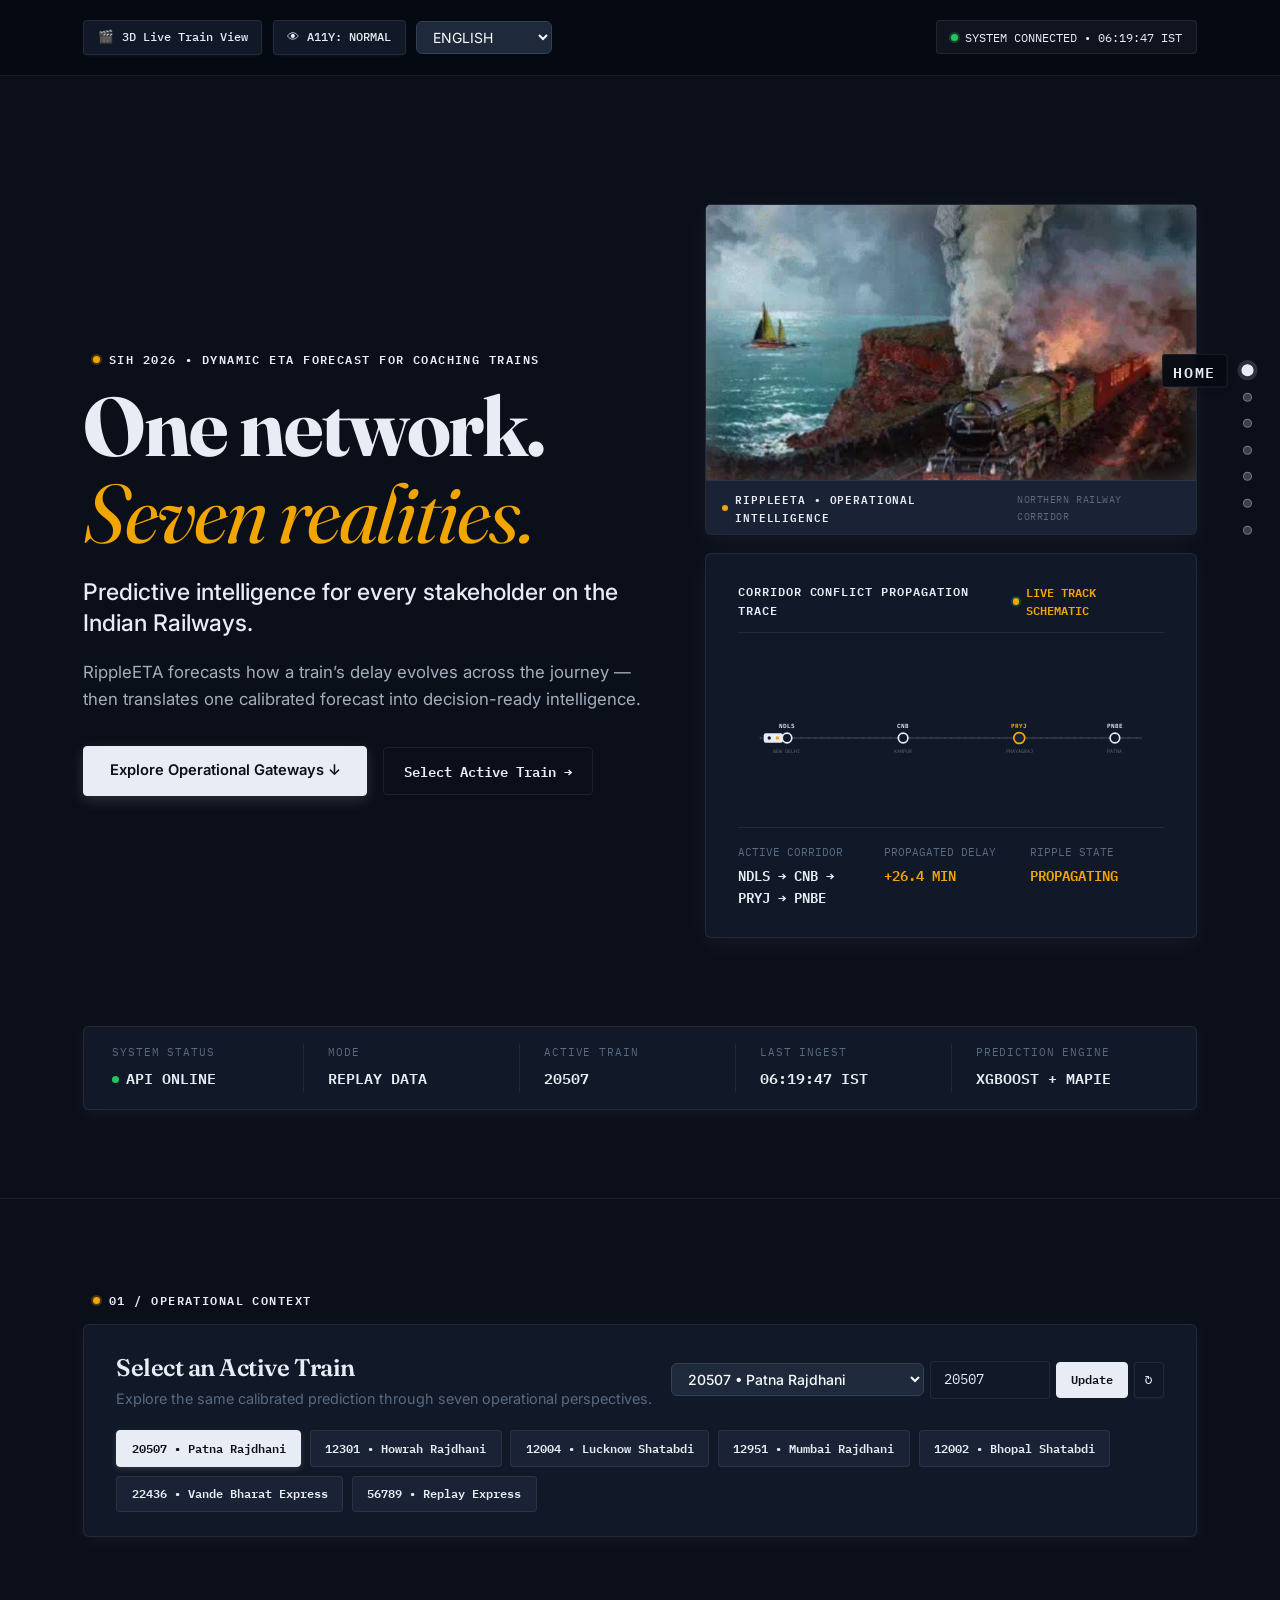
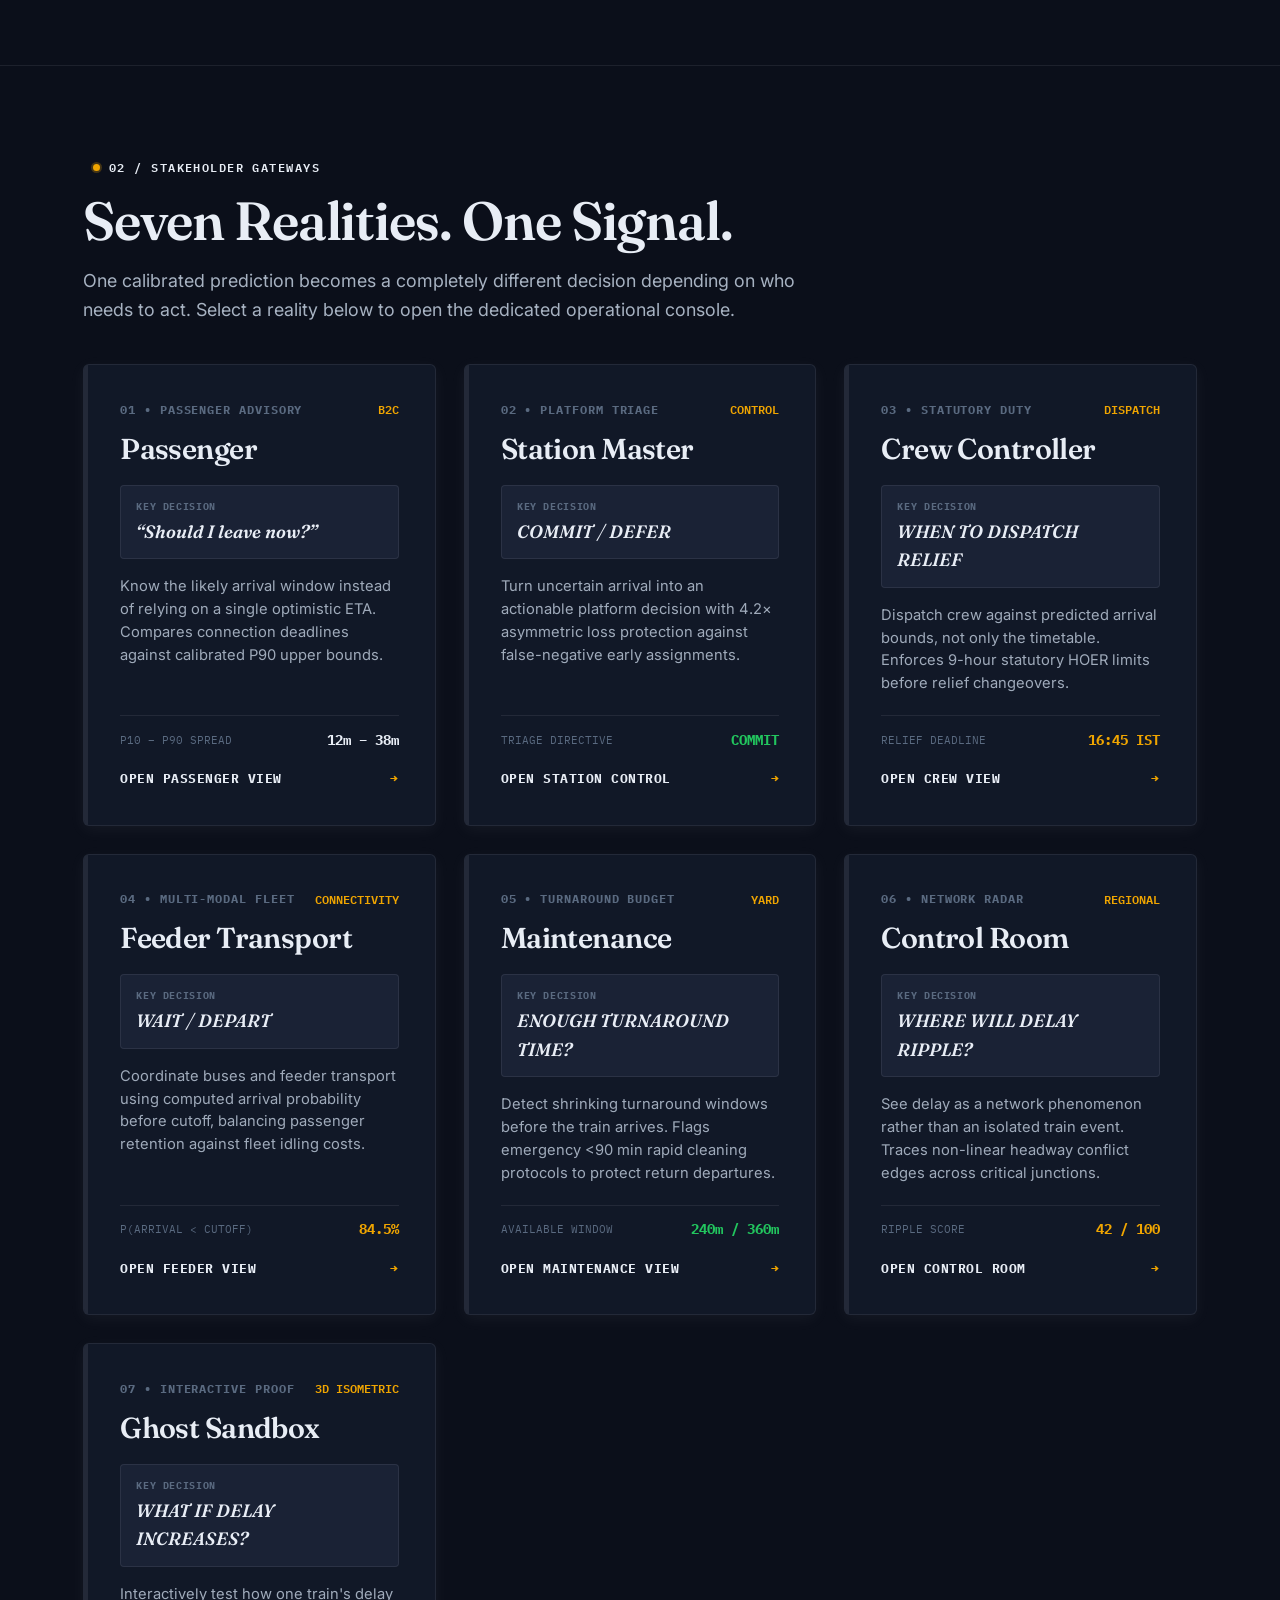
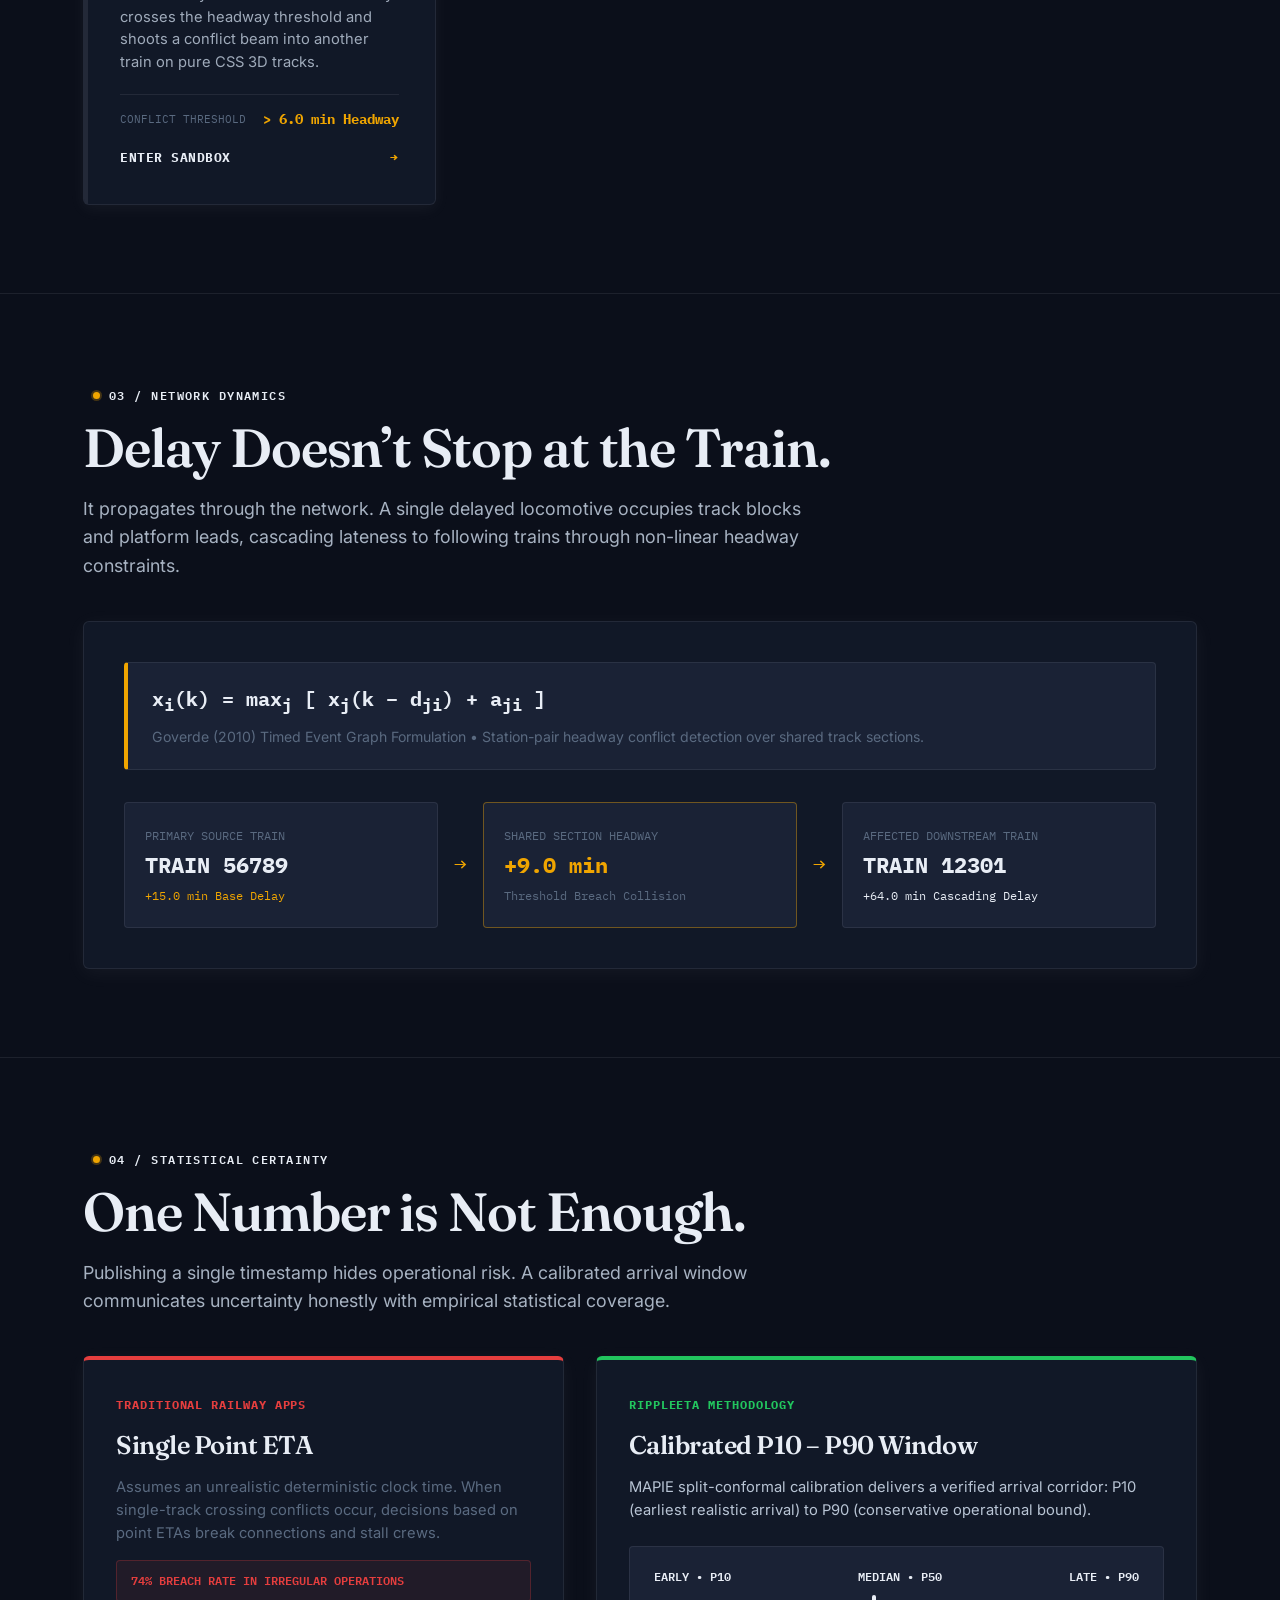
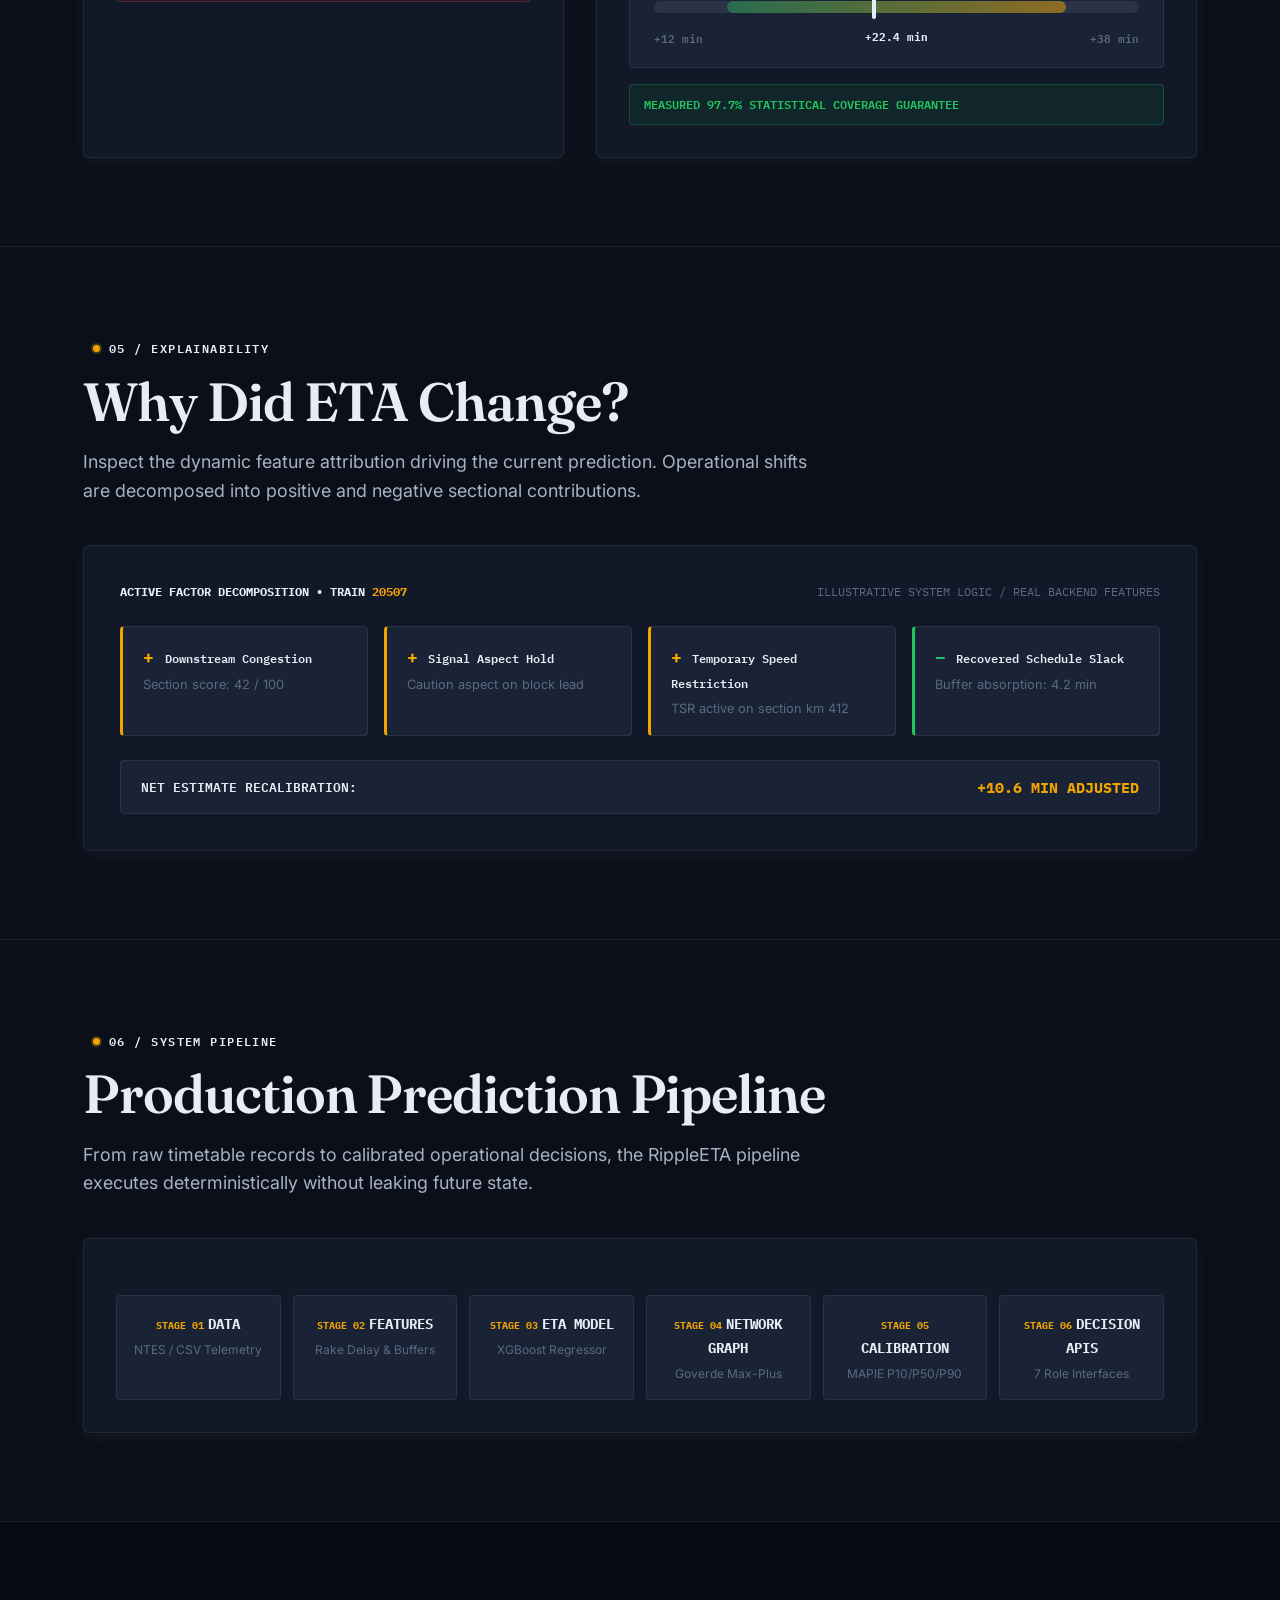
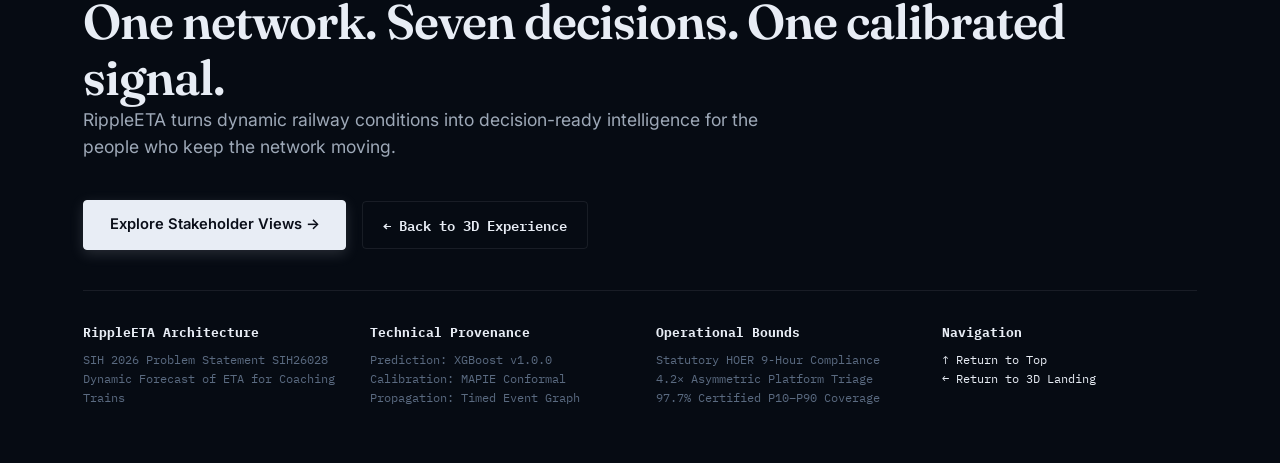
==== dashboard/index.html @ 998be4b2 "feat: Integrate remote repo UI, 3D viewer (/eta), dark dropdown styling, and universal EN/HI/MR lang" ====
<!DOCTYPE html>
<html lang="en">
<head>
  <meta charset="UTF-8">
  <title>RippleETA | One Network, Seven Realities</title>
  <meta name="viewport" content="width=device-width, initial-scale=1.0">
  <meta name="description" content="RippleETA: Dynamic Forecast of ETA for Coaching Trains. Predictive intelligence for every stakeholder on the Indian Railways.">
  <link rel="stylesheet" href="styles.css">
  <style>
    /* ==========================================================================
       PAGE 01 — EDITORIAL STAKEHOLDER GATEWAY
       Aesthetic: Indian Railway Intelligence Archive & Control-Room Instrument
       Tokens: Warm Cream (#0B0F1A), Deep Navy (var(--primary)), Marigold Amber (var(--signal))
       ========================================================================== */

    :root {
      --hero-bg-tint: rgba(6, 10, 18, 0.95);
      --ease-editorial: cubic-bezier(0.25, 1, 0.5, 1);
    }

    html, body {
      margin: 0;
      padding: 0;
      scroll-behavior: smooth;
      background-color: var(--base);
      color: var(--text);
      font-family: var(--sans);
      -webkit-font-smoothing: antialiased;
    }

    /* ── Vertical Dot Navigation ─────────────────────────────────────────── */
    .vertical-nav {
      position: fixed;
      right: 1.75rem;
      top: 50%;
      transform: translateY(-50%);
      display: flex;
      flex-direction: column;
      gap: 1.1rem;
      z-index: 1000;
    }
    .nav-dot {
      width: 9px;
      height: 9px;
      border-radius: 50%;
      background: rgba(232, 237, 245, 0.22);
      border: 1px solid rgba(232, 237, 245, 0.35);
      cursor: pointer;
      position: relative;
      transition: all 0.25s var(--ease-editorial);
    }
    .nav-dot:hover {
      background: var(--signal);
      border-color: var(--signal);
      transform: scale(1.3);
    }
    .nav-dot.active {
      background: var(--primary);
      border-color: var(--primary);
      box-shadow: 0 0 0 3px rgba(232, 237, 245, 0.15);
      transform: scale(1.35);
    }
    .nav-dot::after {
      content: attr(data-label);
      position: absolute;
      right: 22px;
      top: 50%;
      transform: translateY(-50%);
      white-space: nowrap;
      font-family: var(--mono);
      font-size: 0.68rem;
      font-weight: 600;
      letter-spacing: 0.08em;
      color: var(--primary);
      opacity: 0;
      pointer-events: none;
      transition: opacity 0.2s ease, right 0.2s ease;
      background: rgba(6, 10, 18, 0.95);
      padding: 3px 8px;
      border-radius: 3px;
      border: 1px solid var(--line);
      box-shadow: 0 2px 6px rgba(0,0,0,0.05);
    }
    .nav-dot:hover::after, .nav-dot.active::after {
      opacity: 1;
      right: 18px;
    }

    /* ── Sections Common Layout ─────────────────────────────────────────── */
    .portal-section {
      position: relative;
      padding: 5.5rem clamp(1.5rem, 6.5vw, 8rem);
      max-width: 1440px;
      margin: 0 auto;
      box-sizing: border-box;
    }
    .section-rule {
      width: 100%;
      height: 1px;
      background: var(--line);
      margin: 0;
      border: none;
    }
    .section-kicker {
      display: inline-flex;
      align-items: center;
      gap: 0.55rem;
      font-family: var(--mono);
      font-size: 0.75rem;
      font-weight: 600;
      letter-spacing: 0.12em;
      text-transform: uppercase;
      color: var(--primary);
      margin-bottom: 0.85rem;
    }
    .section-kicker .kicker-dot {
      width: 7px;
      height: 7px;
      border-radius: 50%;
      background: var(--signal);
      box-shadow: 0 0 0 2px rgba(240, 165, 0, 0.25);
    }
    .section-title {
      font-family: var(--display);
      font-size: clamp(2.2rem, 4.2vw, 3.5rem);
      font-weight: 600;
      line-height: 1.12;
      color: var(--primary);
      margin: 0 0 1rem;
      letter-spacing: -0.02em;
    }
    .section-lead {
      font-family: var(--sans);
      font-size: clamp(1rem, 1.4vw, 1.25rem);
      line-height: 1.6;
      color: var(--text);
      max-width: 740px;
      margin: 0 0 2.5rem;
      opacity: 0.9;
    }

    /* ── Top Utility Header ─────────────────────────────────────────────── */
    .top-utility-bar {
      display: flex;
      align-items: center;
      justify-content: space-between;
      flex-wrap: wrap;
      gap: 0.75rem;
      padding: 1.25rem clamp(1.5rem, 6.5vw, 8rem);
      border-bottom: 1px solid var(--line);
      background: rgba(6, 10, 18, 0.95);
      backdrop-filter: blur(8px);
      position: sticky;
      top: 0;
      z-index: 900;
    }
    .utility-group {
      display: flex;
      align-items: center;
      gap: 0.65rem;
      flex-wrap: wrap;
    }
    .utility-btn {
      display: inline-flex;
      align-items: center;
      gap: 0.5rem;
      font-family: var(--mono);
      font-size: 0.78rem;
      font-weight: 500;
      color: var(--primary);
      text-decoration: none;
      padding: 0.4rem 0.85rem;
      border: 1px solid var(--line);
      border-radius: 4px;
      background: #111827;
      cursor: pointer;
      transition: all 0.2s ease;
      box-shadow: 0 1px 3px rgba(232, 237, 245, 0.05);
    }
    .utility-btn:hover {
      border-color: var(--primary);
      background: #1A2235;
      transform: translateY(-1px);
    }
    .telemetry-pill {
      display: inline-flex;
      align-items: center;
      gap: 0.45rem;
      font-family: var(--mono);
      font-size: 0.76rem;
      color: var(--primary);
      padding: 0.4rem 0.85rem;
      border-radius: 4px;
      background: rgba(232, 237, 245, 0.05);
      border: 1px solid var(--line);
    }
    .telemetry-pulse {
      width: 7px;
      height: 7px;
      border-radius: 50%;
      background: var(--success);
      box-shadow: 0 0 0 2px rgba(34, 197, 94, 0.25);
      animation: pulse-breathing 2s infinite ease-in-out;
    }
    @keyframes pulse-breathing {
      0%, 100% { opacity: 0.6; transform: scale(0.9); }
      50% { opacity: 1; transform: scale(1.15); }
    }

    /* ── Hero Section ───────────────────────────────────────────────────── */
    .hero-container {
      display: grid;
      grid-template-columns: 1.15fr 1fr;
      gap: 3.5rem;
      align-items: center;
      min-height: calc(88vh - 70px);
      padding-top: 2.5rem;
      padding-bottom: 3rem;
    }
    @media (max-width: 1020px) {
      .hero-container {
        grid-template-columns: 1fr;
        gap: 2.5rem;
        min-height: auto;
      }
    }
    .hero-h1 {
      font-family: var(--display);
      font-size: clamp(3.2rem, 6.5vw, 5.2rem);
      font-weight: 700;
      color: var(--primary);
      line-height: 1.05;
      margin: 0 0 1.25rem;
      letter-spacing: -0.025em;
    }
    .hero-h1 span.accent {
      color: var(--signal);
      font-style: italic;
      font-weight: 400;
    }
    .hero-tagline {
      font-family: var(--sans);
      font-size: clamp(1.2rem, 1.8vw, 1.5rem);
      font-weight: 500;
      color: var(--primary);
      line-height: 1.35;
      margin: 0 0 1.2rem;
    }
    .hero-desc {
      font-family: var(--sans);
      font-size: 1.05rem;
      line-height: 1.65;
      color: var(--text);
      max-width: 580px;
      margin: 0 0 2rem;
      opacity: 0.88;
    }
    .hero-cta-row {
      display: flex;
      align-items: center;
      gap: 1rem;
      flex-wrap: wrap;
    }
    .cta-primary {
      display: inline-flex;
      align-items: center;
      gap: 0.6rem;
      background: var(--primary);
      color: var(--text-inv);
      font-family: var(--sans);
      font-size: 0.92rem;
      font-weight: 600;
      padding: 0.75rem 1.6rem;
      border-radius: 4px;
      text-decoration: none;
      transition: all 0.2s var(--ease-editorial);
      box-shadow: 0 4px 14px rgba(232, 237, 245, 0.15);
      border: 1px solid var(--primary);
    }
    .cta-primary:hover {
      background: #2a3b5c;
      transform: translateY(-2px);
      box-shadow: 0 6px 18px rgba(232, 237, 245, 0.22);
    }
    .cta-secondary {
      display: inline-flex;
      align-items: center;
      gap: 0.5rem;
      background: transparent;
      color: var(--primary);
      font-family: var(--mono);
      font-size: 0.85rem;
      font-weight: 600;
      padding: 0.75rem 1.25rem;
      border-radius: 4px;
      text-decoration: none;
      border: 1px solid var(--line);
      transition: all 0.2s ease;
    }
    .cta-secondary:hover {
      background: #111827;
      border-color: var(--primary);
    }
    /* ── Hero Right Motion Column ───────────────────────────────────────── */
    .hero-right-motion {
      display: flex;
      flex-direction: column;
      gap: 1.15rem;
    }

    /* ── Hero Cinematic Railway Vignette ───────────────────────────────── */
    .hero-cinematic-card {
      background: #111827;
      border: 1px solid var(--line);
      border-radius: 6px;
      overflow: hidden;
      box-shadow: 0 6px 24px rgba(232, 237, 245, 0.05);
      position: relative;
    }
    .cinematic-video-wrap {
      position: relative;
      width: 100%;
      aspect-ratio: 16 / 9;
      overflow: hidden;
      background: var(--primary);
      display: flex;
      align-items: center;
      justify-content: center;
    }
    .cinematic-video {
      width: 100%;
      height: 100%;
      object-fit: cover;
      object-position: 50% 28%;
      transform: scale(1.08);
      transform-origin: 50% 30%;
      display: block;
      pointer-events: none;
    }
    .cinematic-video-overlay {
      position: absolute;
      inset: 0;
      pointer-events: none;
      box-shadow: inset 0 0 28px rgba(232, 237, 245, 0.22);
    }
    .cinematic-card-footer {
      display: flex;
      align-items: center;
      justify-content: space-between;
      padding: 0.55rem 1rem;
      border-top: 1px solid var(--line);
      background: #1A2235;
      font-family: var(--mono);
    }
    .cinematic-label {
      font-size: 0.68rem;
      font-weight: 600;
      letter-spacing: 0.08em;
      color: var(--primary);
      text-transform: uppercase;
      display: flex;
      align-items: center;
      gap: 0.45rem;
    }
    .cinematic-label .cinematic-dot {
      width: 6px;
      height: 6px;
      border-radius: 50%;
      background: var(--signal);
      display: inline-block;
    }
    .cinematic-sub {
      font-size: 0.65rem;
      color: var(--muted);
      letter-spacing: 0.05em;
      text-transform: uppercase;
    }

    /* ── Hero Native Railway Motion Visualization ───────────────────────── */
    .hero-motion-card {
      background: #111827;
      border: 1px solid var(--line);
      border-radius: 6px;
      padding: 1.75rem 2rem;
      box-shadow: 0 6px 24px rgba(232, 237, 245, 0.05);
      position: relative;
      overflow: hidden;
    }
    .hero-motion-header {
      display: flex;
      align-items: center;
      justify-content: space-between;
      margin-bottom: 1.5rem;
      padding-bottom: 0.75rem;
      border-bottom: 1px solid var(--line);
    }
    .motion-title {
      font-family: var(--mono);
      font-size: 0.75rem;
      font-weight: 600;
      letter-spacing: 0.08em;
      text-transform: uppercase;
      color: var(--primary);
    }
    .motion-indicator {
      display: flex;
      align-items: center;
      gap: 0.4rem;
      font-family: var(--mono);
      font-size: 0.72rem;
      color: var(--signal);
      font-weight: 600;
    }
    .motion-diagram-wrap {
      position: relative;
      margin: 1.5rem 0 1rem;
      padding: 2.25rem 0.5rem 1.5rem;
    }
    .track-svg {
      width: 100%;
      height: 90px;
      display: block;
      overflow: visible;
    }
    .track-line-base {
      stroke: rgba(232, 237, 245, 0.15);
      stroke-width: 2.5;
    }
    .track-ties {
      stroke: rgba(232, 237, 245, 0.15);
      stroke-width: 1.5;
      stroke-dasharray: 2, 8;
    }
    .station-node-circle {
      fill: #111827;
      stroke: var(--primary);
      stroke-width: 2.5;
      transition: all 0.3s ease;
    }
    .station-node-label {
      font-family: var(--mono);
      font-size: 9.5px;
      font-weight: 600;
      fill: var(--primary);
      text-anchor: middle;
    }
    .station-node-sub {
      font-family: var(--mono);
      font-size: 8px;
      fill: var(--muted);
      text-anchor: middle;
    }
    .train-token-wrap {
      offset-path: path("M 40 45 L 560 45");
      animation: train-traverse 14s infinite cubic-bezier(0.4, 0, 0.2, 1);
    }
    @keyframes train-traverse {
      0% { offset-distance: 4%; }
      28% { offset-distance: 35%; }
      32% { offset-distance: 36%; }
      65% { offset-distance: 68%; }
      70% { offset-distance: 70%; }
      96% { offset-distance: 96%; }
      100% { offset-distance: 98%; }
    }
    .ripple-wave {
      fill: none;
      stroke: var(--signal);
      stroke-width: 2;
      opacity: 0;
      animation: ripple-pulse-wave 3.5s infinite ease-out;
    }
    @keyframes ripple-pulse-wave {
      0% { r: 5; opacity: 0.9; stroke-width: 2.5; }
      70% { r: 34; opacity: 0; stroke-width: 0.5; }
      100% { r: 36; opacity: 0; }
    }
    .motion-legend {
      display: grid;
      grid-template-columns: repeat(3, 1fr);
      gap: 0.75rem;
      margin-top: 1.25rem;
      padding-top: 1rem;
      border-top: 1px solid var(--line);
    }
    .legend-item {
      display: flex;
      flex-direction: column;
    }
    .legend-lbl {
      font-family: var(--mono);
      font-size: 0.68rem;
      color: var(--muted);
      text-transform: uppercase;
      margin-bottom: 2px;
    }
    .legend-val {
      font-family: var(--mono);
      font-size: 0.88rem;
      font-weight: 600;
      color: var(--primary);
      transition: color 0.25s ease;
    }
    .legend-val.amber {
      color: var(--signal);
    }
    .legend-val.green {
      color: #22C55E;
    }
    .legend-val.red {
      color: #E53E3E;
    }
    .legend-val.pulse {
      animation: val-flash 0.5s ease;
    }
    @keyframes val-flash {
      0% { opacity: 0.3; transform: scale(0.96); }
      100% { opacity: 1; transform: scale(1); }
    }

    /* ── Live System Telemetry Strip ────────────────────────────────────── */
    .telemetry-strip {
      background: #111827;
      border: 1px solid var(--line);
      border-radius: 6px;
      padding: 1.1rem 1.75rem;
      display: grid;
      grid-template-columns: repeat(auto-fit, minmax(160px, 1fr));
      gap: 1.5rem;
      align-items: center;
      margin: 2.5rem 0 0;
      box-shadow: 0 4px 16px rgba(232, 237, 245, 0.05);
    }
    .telemetry-cell {
      display: flex;
      flex-direction: column;
      border-right: 1px solid var(--line);
      padding-right: 1rem;
    }
    .telemetry-cell:last-child {
      border-right: none;
      padding-right: 0;
    }
    .tele-label {
      font-family: var(--mono);
      font-size: 0.68rem;
      color: var(--muted);
      text-transform: uppercase;
      letter-spacing: 0.08em;
      margin-bottom: 0.35rem;
    }
    .tele-value {
      font-family: var(--mono);
      font-size: 0.95rem;
      font-weight: 600;
      color: var(--primary);
      display: flex;
      align-items: center;
      gap: 0.45rem;
    }
    .tele-value .dot-live {
      width: 7px;
      height: 7px;
      border-radius: 50%;
      background: var(--success);
    }


    /* ── Live Train Selector ────────────────────────────────────────────── */
    .selector-bar-wrap {
      background: #111827;
      border: 1px solid var(--line);
      border-radius: 6px;
      padding: 1.5rem 2rem;
      box-shadow: 0 4px 18px rgba(232, 237, 245, 0.05);
      margin-bottom: 2.5rem;
    }
    .selector-topline {
      display: flex;
      align-items: center;
      justify-content: space-between;
      flex-wrap: wrap;
      gap: 1rem;
      margin-bottom: 1.25rem;
    }
    .selector-header-title {
      font-family: var(--display);
      font-size: 1.5rem;
      color: var(--primary);
      margin: 0;
      font-weight: 600;
    }
    .selector-sub {
      font-family: var(--sans);
      font-size: 0.9rem;
      color: var(--muted);
      margin: 0;
    }
    .chips-and-search {
      display: flex;
      align-items: center;
      justify-content: space-between;
      gap: 1rem;
      flex-wrap: wrap;
    }
    .train-chips-row {
      display: flex;
      align-items: center;
      gap: 0.55rem;
      flex-wrap: wrap;
    }
    .train-chip-btn {
      font-family: var(--mono);
      font-size: 0.78rem;
      font-weight: 600;
      color: var(--primary);
      background: #1A2235;
      border: 1px solid var(--line);
      padding: 0.45rem 0.9rem;
      border-radius: 4px;
      cursor: pointer;
      transition: all 0.15s ease;
    }
    .train-chip-btn:hover {
      border-color: var(--primary);
      background: #111827;
    }
    .train-chip-btn.active {
      background: var(--primary);
      color: var(--text-inv);
      border-color: var(--primary);
      box-shadow: 0 2px 6px rgba(232, 237, 245, 0.15);
    }
    .search-input-group {
      display: flex;
      align-items: center;
      gap: 0.4rem;
    }
    .active-train-select {
      font-family: var(--mono);
      font-size: 0.85rem;
      font-weight: 500;
      padding: 0.45rem 0.8rem;
      border: 1px solid var(--line);
      border-radius: 4px;
      background: #111827;
      color: var(--primary);
      cursor: pointer;
      outline: none;
      transition: border-color 0.15s ease, box-shadow 0.15s ease;
    }
    .active-train-select:focus {
      outline: 2px solid var(--primary);
      outline-offset: -1px;
    }
    .train-search-box {
      font-family: var(--mono);
      font-size: 0.85rem;
      padding: 0.45rem 0.8rem;
      border: 1px solid var(--line);
      border-radius: 4px;
      background: #111827;
      color: var(--primary);
      width: 120px;
    }
    .train-search-box:focus {
      outline: 2px solid var(--primary);
      outline-offset: -1px;
    }
    .search-action-btn {
      font-family: var(--mono);
      font-size: 0.78rem;
      font-weight: 600;
      background: var(--primary);
      color: var(--text-inv);
      border: 1px solid var(--primary);
      padding: 0.45rem 0.85rem;
      border-radius: 4px;
      cursor: pointer;
      transition: background 0.15s ease;
    }
    .search-action-btn:hover {
      background: #2a3b5c;
    }

    /* ── Seven Stakeholder Gateways Section ─────────────────────────────── */
    .gateways-grid {
      display: grid;
      grid-template-columns: repeat(auto-fit, minmax(320px, 1fr));
      gap: 1.75rem;
      margin-top: 1rem;
    }
    .ticket-gateway-card {
      background: #111827;
      border: 1px solid var(--line);
      border-radius: 6px;
      padding: 2.2rem 2.25rem;
      text-decoration: none;
      color: var(--text);
      display: flex;
      flex-direction: column;
      position: relative;
      overflow: hidden;
      box-shadow: 0 4px 16px rgba(232, 237, 245, 0.05);
      transition: all 0.3s var(--ease-editorial);
    }
    .ticket-gateway-card::before {
      content: '';
      position: absolute;
      top: 0;
      left: 0;
      width: 4px;
      height: 100%;
      background: var(--line);
      transition: all 0.3s ease;
    }
    .ticket-gateway-card:hover {
      background: #1A2235;
      transform: translateY(-4px);
      box-shadow: 0 14px 32px rgba(232, 237, 245, 0.08);
      border-color: rgba(232, 237, 245, 0.22);
    }
    .ticket-gateway-card:hover::before {
      background: var(--signal);
      width: 6px;
    }
    .card-top-row {
      display: flex;
      align-items: center;
      justify-content: space-between;
      margin-bottom: 0.75rem;
    }
    .card-kicker {
      font-family: var(--mono);
      font-size: 0.72rem;
      font-weight: 700;
      color: var(--muted);
      letter-spacing: 0.08em;
      text-transform: uppercase;
    }
    .card-role-num {
      font-family: var(--mono);
      font-size: 0.75rem;
      font-weight: 600;
      color: var(--signal);
    }
    .card-title {
      font-family: var(--display);
      font-size: 1.8rem;
      font-weight: 600;
      color: var(--primary);
      margin: 0 0 0.5rem;
      line-height: 1.15;
      transition: transform 0.2s ease;
    }
    .ticket-gateway-card:hover .card-title {
      transform: translateX(3px);
    }
    .card-decision-box {
      background: #1A2235;
      border: 1px solid var(--line);
      border-radius: 4px;
      padding: 0.75rem 0.95rem;
      margin: 0.75rem 0 1rem;
    }
    .decision-label {
      font-family: var(--mono);
      font-size: 0.65rem;
      font-weight: 700;
      color: var(--muted);
      text-transform: uppercase;
      letter-spacing: 0.06em;
      display: block;
      margin-bottom: 0.2rem;
    }
    .decision-question {
      font-family: var(--display);
      font-size: 1.12rem;
      font-weight: 600;
      color: var(--primary);
      margin: 0;
      font-style: italic;
    }
    .card-explanation {
      font-family: var(--sans);
      font-size: 0.92rem;
      line-height: 1.55;
      color: var(--text);
      opacity: 0.85;
      margin: 0 0 1.25rem;
      flex-grow: 1;
    }
    .card-signal-row {
      display: flex;
      align-items: center;
      justify-content: space-between;
      border-top: 1px solid var(--line);
      padding-top: 0.85rem;
      margin-bottom: 1.1rem;
    }
    .signal-name {
      font-family: var(--mono);
      font-size: 0.7rem;
      color: var(--muted);
      text-transform: uppercase;
    }
    .signal-val {
      font-family: var(--mono);
      font-size: 0.85rem;
      font-weight: 700;
      color: var(--primary);
    }
    .signal-val.amber {
      color: var(--signal);
    }
    .signal-val.green {
      color: var(--success);
    }
    .card-cta-row {
      display: flex;
      align-items: center;
      justify-content: space-between;
      font-family: var(--mono);
      font-size: 0.8rem;
      font-weight: 700;
      color: var(--primary);
      letter-spacing: 0.04em;
    }
    .card-cta-row .cta-arrow {
      transition: transform 0.2s ease;
      color: var(--signal);
    }
    .ticket-gateway-card:hover .card-cta-row .cta-arrow {
      transform: translateX(5px);
    }

    /* ── Network Ripple Section ─────────────────────────────────────────── */
    .ripple-diagram-card {
      background: #111827;
      border: 1px solid var(--line);
      border-radius: 6px;
      padding: 2.5rem;
      box-shadow: 0 4px 20px rgba(232, 237, 245, 0.05);
      margin-top: 1.5rem;
    }
    .graph-code-banner {
      background: #1A2235;
      border: 1px solid var(--line);
      border-left: 4px solid var(--signal);
      border-radius: 4px;
      padding: 1.25rem 1.5rem;
      margin-bottom: 2rem;
    }
    .formula-line {
      font-family: var(--mono);
      font-size: 1.25rem;
      font-weight: 700;
      color: var(--primary);
      margin: 0 0 0.5rem;
    }
    .formula-note {
      font-family: var(--sans);
      font-size: 0.88rem;
      color: var(--muted);
      margin: 0;
    }
    .conflict-event-grid {
      display: grid;
      grid-template-columns: 1fr auto 1fr auto 1fr;
      gap: 1rem;
      align-items: center;
      margin-top: 1.5rem;
    }
    @media (max-width: 860px) {
      .conflict-event-grid {
        grid-template-columns: 1fr;
      }
    }
    .event-block {
      background: #1A2235;
      border: 1px solid var(--line);
      border-radius: 4px;
      padding: 1.25rem;
    }
    .event-block-title {
      font-family: var(--mono);
      font-size: 0.72rem;
      color: var(--muted);
      text-transform: uppercase;
      margin-bottom: 0.35rem;
    }
    .event-block-stat {
      font-family: var(--mono);
      font-size: 1.4rem;
      font-weight: 700;
      color: var(--primary);
    }
    .event-arrow {
      font-family: var(--mono);
      font-size: 1.3rem;
      color: var(--signal);
      text-align: center;
    }

    /* ── Calibrated ETA Visual ──────────────────────────────────────────── */
    .certainty-comparison-grid {
      display: grid;
      grid-template-columns: 1fr 1.25fr;
      gap: 2rem;
      margin-top: 2rem;
    }
    @media (max-width: 900px) {
      .certainty-comparison-grid {
        grid-template-columns: 1fr;
      }
    }
    .certainty-card {
      background: #111827;
      border: 1px solid var(--line);
      border-radius: 6px;
      padding: 2rem;
      box-shadow: 0 4px 18px rgba(232, 237, 245, 0.05);
    }
    .certainty-card.stamp-border {
      border-top: 4px solid var(--stamp);
    }
    .certainty-card.green-border {
      border-top: 4px solid var(--success);
    }
    .interval-bar-wrap {
      margin: 1.5rem 0 1rem;
      background: #1A2235;
      border: 1px solid var(--line);
      border-radius: 4px;
      padding: 1.25rem 1.5rem;
    }
    .interval-track {
      position: relative;
      height: 12px;
      background: rgba(232, 237, 245, 0.08);
      border-radius: 6px;
      margin: 1rem 0;
    }
    .interval-fill {
      position: absolute;
      left: 15%;
      right: 15%;
      top: 0;
      bottom: 0;
      background: linear-gradient(90deg, rgba(34, 197, 94, 0.4), rgba(240, 165, 0, 0.5));
      border-radius: 6px;
    }
    .interval-marker-p50 {
      position: absolute;
      left: 45%;
      top: -6px;
      bottom: -6px;
      width: 4px;
      background: var(--primary);
      border-radius: 2px;
    }
    .interval-scale-labels {
      display: flex;
      justify-content: space-between;
      font-family: var(--mono);
      font-size: 0.72rem;
      color: var(--primary);
      font-weight: 600;
    }

    /* ── Explainability Micro-UI ────────────────────────────────────────── */
    .explain-ui-card {
      background: #111827;
      border: 1px solid var(--line);
      border-radius: 6px;
      padding: 2.25rem;
      box-shadow: 0 4px 18px rgba(232, 237, 245, 0.05);
      margin-top: 2rem;
    }
    .factor-breakdown-list {
      display: grid;
      grid-template-columns: repeat(auto-fit, minmax(220px, 1fr));
      gap: 1rem;
      margin: 1.5rem 0;
    }
    .factor-item {
      background: #1A2235;
      border: 1px solid var(--line);
      border-radius: 4px;
      padding: 1rem 1.25rem;
    }
    .factor-item.positive {
      border-left: 3px solid var(--signal);
    }
    .factor-item.negative {
      border-left: 3px solid var(--success);
    }
    .factor-op {
      font-family: var(--mono);
      font-size: 1.1rem;
      font-weight: 700;
      margin-right: 0.4rem;
    }
    .factor-op.plus { color: var(--signal); }
    .factor-op.minus { color: var(--success); }
    .factor-name {
      font-family: var(--mono);
      font-size: 0.78rem;
      font-weight: 600;
      color: var(--primary);
    }
    .factor-detail {
      font-family: var(--sans);
      font-size: 0.8rem;
      color: var(--muted);
      margin-top: 0.25rem;
    }

    /* ── System Pipeline Section ────────────────────────────────────────── */
    .pipeline-strip-card {
      background: #111827;
      border: 1px solid var(--line);
      border-radius: 6px;
      padding: 2rem;
      box-shadow: 0 4px 18px rgba(232, 237, 245, 0.05);
      margin-top: 2rem;
    }
    .pipeline-grid-6 {
      display: grid;
      grid-template-columns: repeat(6, 1fr);
      gap: 0.75rem;
      margin-top: 1.5rem;
    }
    @media (max-width: 960px) {
      .pipeline-grid-6 {
        grid-template-columns: repeat(2, 1fr);
      }
    }
    .pipe-step-box {
      background: #1A2235;
      border: 1px solid var(--line);
      border-radius: 4px;
      padding: 1rem;
      text-align: center;
    }
    .pipe-step-num {
      font-family: var(--mono);
      font-size: 0.65rem;
      font-weight: 700;
      color: var(--signal);
      text-transform: uppercase;
      margin-bottom: 0.25rem;
    }
    .pipe-step-name {
      font-family: var(--mono);
      font-size: 0.85rem;
      font-weight: 700;
      color: var(--primary);
    }
    .pipe-step-tech {
      font-family: var(--sans);
      font-size: 0.75rem;
      color: var(--muted);
      margin-top: 0.25rem;
    }

    /* ── Editorial Footer ───────────────────────────────────────────────── */
    .editorial-footer {
      border-top: 1px solid var(--line);
      padding: 4.5rem clamp(1.5rem, 6.5vw, 8rem) 3.5rem;
      background: rgba(6, 10, 18, 0.8);
    }
    .footer-content-wrap {
      max-width: 1440px;
      margin: 0 auto;
      display: flex;
      flex-direction: column;
      gap: 2.5rem;
    }
    .footer-hero-headline {
      font-family: var(--display);
      font-size: clamp(2rem, 3.8vw, 3.2rem);
      font-weight: 600;
      color: var(--primary);
      margin: 0;
      line-height: 1.15;
    }
    .footer-hero-sub {
      font-family: var(--sans);
      font-size: 1.1rem;
      color: var(--text);
      max-width: 680px;
      margin: 0;
      opacity: 0.85;
      line-height: 1.55;
    }
    .footer-btn-row {
      display: flex;
      align-items: center;
      gap: 1rem;
      flex-wrap: wrap;
    }
    .footer-meta-grid {
      display: grid;
      grid-template-columns: repeat(auto-fit, minmax(200px, 1fr));
      gap: 2rem;
      border-top: 1px solid var(--line);
      padding-top: 2rem;
      font-family: var(--mono);
      font-size: 0.75rem;
      color: var(--muted);
    }
    .footer-meta-col strong {
      color: var(--primary);
      display: block;
      margin-bottom: 0.4rem;
      font-size: 0.8rem;
    }

    /* ── Accessibility & Reduced Motion ─────────────────────────────────── */
    @media (prefers-reduced-motion: reduce) {
      *, *::before, *::after {
        animation-duration: 0.001ms !important;
        animation-iteration-count: 1 !important;
        transition-duration: 0.001ms !important;
        scroll-behavior: auto !important;
      }
      .train-token-wrap {
        animation: none !important;
        offset-distance: 50% !important;
      }
      .ripple-wave {
        display: none !important;
      }
      .cinematic-video {
        animation: none !important;
        transform: none !important;
      }
    }
  </style>
</head>
<body class="has-grain">

  <!-- ====================================================================
       VERTICAL DOT NAVIGATION
       ==================================================================== -->
  <nav class="vertical-nav" aria-label="Portal section navigation">
    <a href="#hero" class="nav-dot active" data-label="HOME"></a>
    <a href="#selector" class="nav-dot" data-label="01. TRAIN SELECTOR"></a>
    <a href="#gateways" class="nav-dot" data-label="02. STAKEHOLDERS"></a>
    <a href="#propagation" class="nav-dot" data-label="03. NETWORK RIPPLE"></a>
    <a href="#certainty" class="nav-dot" data-label="04. CALIBRATED ETA"></a>
    <a href="#explainability" class="nav-dot" data-label="05. EXPLAINABILITY"></a>
    <a href="#pipeline" class="nav-dot" data-label="06. SYSTEM PIPELINE"></a>
  </nav>

  <!-- ====================================================================
       TOP UTILITY HEADER
       ==================================================================== -->
  <header class="top-utility-bar">
    <div class="utility-group">
      <a href="/eta/index.html" class="utility-btn" id="btn-back-3d" aria-label="Launch 3D Live Train View">
        <span>🎬</span> <span data-i18n="btn-3d-view">3D Live Train View</span>
      </a>
      <button type="button" id="btn-a11y-toggle" class="utility-btn" aria-label="Toggle Colorblind Mode">
        <span aria-hidden="true">&#128065;</span> <span id="a11y-label">A11Y: NORMAL</span>
      </button>
      <div class="lang-selector-wrap" style="display:inline-flex; align-items:center; gap:0.4rem;">
        <select id="lang-select" class="lang-select" aria-label="Select Language">
          <option value="en" selected>ENGLISH</option>
          <option value="hi">हिंदी (Hindi)</option>
          <option value="mr">मराठी (Marathi)</option>
        </select>
      </div>
    </div>

    <div class="utility-group">
      <div class="telemetry-pill">
        <span class="telemetry-pulse"></span>
        <span id="telemetry-sys-label">SYSTEM CONNECTED</span> &bull; <span id="clock-ist">--:--:-- IST</span>
      </div>
      <div id="session-identity-pill" class="telemetry-pill" style="display:none; font-family:var(--mono);">
        <span id="user-email-text">operator</span> &bull; <span id="user-role-badge" style="color:var(--signal); font-weight:700;">OPERATOR</span>
      </div>
    </div>
  </header>

  <!-- ====================================================================
       HERO SECTION WITH LIGHTWEIGHT RAILWAY MOTION
       ==================================================================== -->
  <main>
    <section id="hero" class="portal-section">
      <div class="hero-container">
        <!-- Left / Editorial Story -->
        <div class="hero-left-editorial">
          <div class="section-kicker">
            <span class="kicker-dot"></span> SIH 2026 &bull; DYNAMIC ETA FORECAST FOR COACHING TRAINS
          </div>
          <h1 class="hero-h1">
            One network.<br>
            <span class="accent">Seven realities.</span>
          </h1>
          <p class="hero-tagline">
            Predictive intelligence for every stakeholder on the Indian Railways.
          </p>
          <p class="hero-desc">
            RippleETA forecasts how a train&rsquo;s delay evolves across the journey &mdash; then translates one calibrated forecast into decision-ready intelligence.
          </p>
          <div class="hero-cta-row">
            <a href="#gateways" class="cta-primary">
              Explore Operational Gateways &darr;
            </a>
            <a href="#selector" class="cta-secondary">
              Select Active Train &rarr;
            </a>
          </div>
        </div>

        <!-- Right / Native Railway Motion Diagram -->
        <div class="hero-right-motion">
          <!-- Cinematic Railway Visual Element -->
          <div class="hero-cinematic-card">
            <div class="cinematic-video-wrap">
              <video
                autoplay
                muted
                loop
                playsinline
                poster="video/poster.jpg"
                class="cinematic-video"
                aria-label="Cinematic railway corridor visual"
              >
                <source src="../video/WhatsApp Video 2026-09-11 at 3.37.20 PM (1).mp4" type="video/mp4">
                <source src="video/WhatsApp Video 2026-09-11 at 3.37.20 PM (1).mp4" type="video/mp4">
              </video>
              <div class="cinematic-video-overlay"></div>
            </div>
            <div class="cinematic-card-footer">
              <span class="cinematic-label">
                <span class="cinematic-dot"></span> RIPPLEETA &bull; OPERATIONAL INTELLIGENCE
              </span>
              <span class="cinematic-sub">NORTHERN RAILWAY CORRIDOR</span>
            </div>
          </div>

          <div class="hero-motion-card">
            <div class="hero-motion-header">
              <span class="motion-title">Corridor Conflict Propagation Trace</span>
              <span class="motion-indicator">
                <span class="telemetry-pulse" id="motion-telemetry-pulse" style="background:var(--signal);"></span> LIVE TRACK SCHEMATIC
              </span>
            </div>

            <!-- SVG Railway Corridor Motion -->
            <div class="motion-diagram-wrap">
              <svg id="corridor-track-svg" class="track-svg" viewBox="0 0 600 90" preserveAspectRatio="xMidYMid meet" aria-label="Railway corridor schematic">
                <!-- Track Ties & Base Rail -->
                <line x1="20" y1="45" x2="580" y2="45" class="track-ties"></line>
                <line x1="20" y1="45" x2="580" y2="45" class="track-line-base"></line>

                <!-- Dynamic Station Nodes Layer -->
                <g id="track-stations-layer">
                  <!-- Station 01: NDLS -->
                  <g transform="translate(60, 45)">
                    <circle r="7" class="station-node-circle"></circle>
                    <text y="-14" class="station-node-label">NDLS</text>
                    <text y="22" class="station-node-sub">NEW DELHI</text>
                  </g>

                  <!-- Station 02: CNB -->
                  <g transform="translate(230, 45)">
                    <circle r="7" class="station-node-circle"></circle>
                    <text y="-14" class="station-node-label">CNB</text>
                    <text y="22" class="station-node-sub">KANPUR</text>
                  </g>

                  <!-- Station 03: PRYJ (Active Junction) -->
                  <g transform="translate(400, 45)">
                    <!-- Amber Ripple Wave from Junction -->
                    <circle cx="0" cy="0" r="10" class="ripple-wave"></circle>
                    <circle r="8" class="station-node-circle" style="stroke:var(--signal); fill:#1A2235;"></circle>
                    <text y="-14" class="station-node-label" style="fill:var(--signal);">PRYJ</text>
                    <text y="22" class="station-node-sub">PRAYAGRAJ</text>
                  </g>

                  <!-- Station 04: DDU -->
                  <g transform="translate(540, 45)">
                    <circle r="7" class="station-node-circle"></circle>
                    <text y="-14" class="station-node-label">DDU</text>
                    <text y="22" class="station-node-sub">MUGHALSARAI</text>
                  </g>
                </g>

                <!-- Moving Train Token -->
                <g class="train-token-wrap" id="corridor-train-token">
                  <rect x="-14" y="-7" width="28" height="14" rx="3" fill="var(--primary)"></rect>
                  <circle cx="-6" cy="0" r="2.5" fill="#111827"></circle>
                  <circle cx="6" cy="0" r="2.5" fill="var(--signal)"></circle>
                </g>
              </svg>
            </div>

            <div class="motion-legend">
              <div class="legend-item">
                <span class="legend-lbl">ACTIVE CORRIDOR</span>
                <span class="legend-val" id="motion-corridor-val">NDLS &rarr; PRYJ</span>
              </div>
              <div class="legend-item">
                <span class="legend-lbl">PROPAGATED DELAY</span>
                <span class="legend-val amber" id="motion-delay-val">+27.9 MIN</span>
              </div>
              <div class="legend-item">
                <span class="legend-lbl">RIPPLE STATE</span>
                <span class="legend-val" id="motion-state-val">PROPAGATING</span>
              </div>
            </div>
          </div>
        </div>
      </div>

      <!-- Live Telemetry Strip -->
      <div class="telemetry-strip" id="telemetry-strip">
        <div class="telemetry-cell">
          <span class="tele-label">System Status</span>
          <span class="tele-value"><span class="dot-live"></span> <span id="tele-status-val">API ONLINE</span></span>
        </div>
        <div class="telemetry-cell">
          <span class="tele-label">Mode</span>
          <span class="tele-value" id="tele-mode-val">REPLAY DATA</span>
        </div>
        <div class="telemetry-cell">
          <span class="tele-label">Active Train</span>
          <span class="tele-value" id="tele-train-val">20507</span>
        </div>
        <div class="telemetry-cell">
          <span class="tele-label">Last Ingest</span>
          <span class="tele-value" id="tele-ingest-val">--:--:-- IST</span>
        </div>
        <div class="telemetry-cell">
          <span class="tele-label">Prediction Engine</span>
          <span class="tele-value" id="tele-engine-val">XGBOOST + MAPIE</span>
        </div>
      </div>
    </section>

    <hr class="section-rule">

    <!-- ====================================================================
         01. LIVE OPERATIONAL TRAIN SELECTOR
         ==================================================================== -->
    <section id="selector" class="portal-section">
      <div class="section-kicker">
        <span class="kicker-dot"></span> 01 / OPERATIONAL CONTEXT
      </div>
      <div class="selector-bar-wrap">
        <div class="selector-topline">
          <div>
            <h3 class="selector-header-title">Select an Active Train</h3>
            <p class="selector-sub">Explore the same calibrated prediction through seven operational perspectives.</p>
          </div>
          <div class="search-input-group">
            <select id="active-train-select" class="active-train-select" aria-label="Select active train">
              <option value="20507">20507 &bull; Patna Rajdhani</option>
              <option value="12301">12301 &bull; Howrah Rajdhani</option>
              <option value="12004">12004 &bull; Lucknow Shatabdi</option>
              <option value="12951">12951 &bull; Mumbai Rajdhani</option>
              <option value="12002">12002 &bull; Bhopal Shatabdi</option>
              <option value="22436">22436 &bull; Vande Bharat Express</option>
              <option value="56789">56789 &bull; Replay Express</option>
            </select>
            <input type="text" id="train-search-box" class="train-search-box" value="20507" placeholder="Train ID" list="trains-datalist" aria-label="Train ID Search">
            <datalist id="trains-datalist"></datalist>
            <button type="button" id="btn-search-train" class="search-action-btn">Update</button>
            <button type="button" id="btn-refresh-trains" class="utility-btn" title="Refresh from API" style="padding:0.45rem 0.65rem;">&#8635;</button>
          </div>
        </div>

        <div class="chips-and-search">
          <div class="train-chips-row" id="train-chips-container">
            <button type="button" class="train-chip-btn active" data-train="20507">20507 &bull; Patna Rajdhani</button>
            <button type="button" class="train-chip-btn" data-train="12301">12301 &bull; Howrah Rajdhani</button>
            <button type="button" class="train-chip-btn" data-train="12004">12004 &bull; Lucknow Shatabdi</button>
            <button type="button" class="train-chip-btn" data-train="12951">12951 &bull; Mumbai Rajdhani</button>
            <button type="button" class="train-chip-btn" data-train="12002">12002 &bull; Bhopal Shatabdi</button>
            <button type="button" class="train-chip-btn" data-train="22436">22436 &bull; Vande Bharat Express</button>
            <button type="button" class="train-chip-btn" data-train="56789">56789 &bull; Replay Express</button>
          </div>
        </div>
      </div>
    </section>

    <hr class="section-rule">

    <!-- ====================================================================
         02. SEVEN STAKEHOLDER GATEWAYS
         ==================================================================== -->
    <section id="gateways" class="portal-section">
      <div class="section-kicker">
        <span class="kicker-dot"></span> 02 / STAKEHOLDER GATEWAYS
      </div>
      <h2 class="section-title">Seven Realities. One Signal.</h2>
      <p class="section-lead">
        One calibrated prediction becomes a completely different decision depending on who needs to act. Select a reality below to open the dedicated operational console.
      </p>

      <div class="gateways-grid">
        <!-- 01. Passenger -->
        <a href="passenger.html" class="ticket-gateway-card" data-role="passenger">
          <div class="card-top-row">
            <span class="card-kicker">01 &bull; PASSENGER ADVISORY</span>
            <span class="card-role-num">B2C</span>
          </div>
          <h3 class="card-title">Passenger</h3>
          <div class="card-decision-box">
            <span class="decision-label">KEY DECISION</span>
            <p class="decision-question">&ldquo;Should I leave now?&rdquo;</p>
          </div>
          <p class="card-explanation">
            Know the likely arrival window instead of relying on a single optimistic ETA. Compares connection deadlines against calibrated P90 upper bounds.
          </p>
          <div class="card-signal-row">
            <span class="signal-name">P10 &ndash; P90 Spread</span>
            <span class="signal-val" id="card-pax-spread">12m &ndash; 38m</span>
          </div>
          <div class="card-cta-row">
            <span>OPEN PASSENGER VIEW</span>
            <span class="cta-arrow">&rarr;</span>
          </div>
        </a>

        <!-- 02. Station Master -->
        <a href="station-master.html" class="ticket-gateway-card" data-role="station_master">
          <div class="card-top-row">
            <span class="card-kicker">02 &bull; PLATFORM TRIAGE</span>
            <span class="card-role-num">CONTROL</span>
          </div>
          <h3 class="card-title">Station Master</h3>
          <div class="card-decision-box">
            <span class="decision-label">KEY DECISION</span>
            <p class="decision-question">COMMIT / DEFER</p>
          </div>
          <p class="card-explanation">
            Turn uncertain arrival into an actionable platform decision with 4.2&times; asymmetric loss protection against false-negative early assignments.
          </p>
          <div class="card-signal-row">
            <span class="signal-name">Triage Directive</span>
            <span class="signal-val green" id="card-sm-directive">COMMIT</span>
          </div>
          <div class="card-cta-row">
            <span>OPEN STATION CONTROL</span>
            <span class="cta-arrow">&rarr;</span>
          </div>
        </a>

        <!-- 03. Crew Controller -->
        <a href="crew.html" class="ticket-gateway-card" data-role="crew_controller">
          <div class="card-top-row">
            <span class="card-kicker">03 &bull; STATUTORY DUTY</span>
            <span class="card-role-num">DISPATCH</span>
          </div>
          <h3 class="card-title">Crew Controller</h3>
          <div class="card-decision-box">
            <span class="decision-label">KEY DECISION</span>
            <p class="decision-question">WHEN TO DISPATCH RELIEF</p>
          </div>
          <p class="card-explanation">
            Dispatch crew against predicted arrival bounds, not only the timetable. Enforces 9-hour statutory HOER limits before relief changeovers.
          </p>
          <div class="card-signal-row">
            <span class="signal-name">Relief Deadline</span>
            <span class="signal-val amber" id="card-crew-deadline">16:45 IST</span>
          </div>
          <div class="card-cta-row">
            <span>OPEN CREW VIEW</span>
            <span class="cta-arrow">&rarr;</span>
          </div>
        </a>

        <!-- 04. Feeder Transport -->
        <a href="feeder.html" class="ticket-gateway-card" data-role="feeder_transport">
          <div class="card-top-row">
            <span class="card-kicker">04 &bull; MULTI-MODAL FLEET</span>
            <span class="card-role-num">CONNECTIVITY</span>
          </div>
          <h3 class="card-title">Feeder Transport</h3>
          <div class="card-decision-box">
            <span class="decision-label">KEY DECISION</span>
            <p class="decision-question">WAIT / DEPART</p>
          </div>
          <p class="card-explanation">
            Coordinate buses and feeder transport using computed arrival probability before cutoff, balancing passenger retention against fleet idling costs.
          </p>
          <div class="card-signal-row">
            <span class="signal-name">P(Arrival &lt; Cutoff)</span>
            <span class="signal-val amber" id="card-feeder-prob">84.5%</span>
          </div>
          <div class="card-cta-row">
            <span>OPEN FEEDER VIEW</span>
            <span class="cta-arrow">&rarr;</span>
          </div>
        </a>

        <!-- 05. Maintenance -->
        <a href="maintenance.html" class="ticket-gateway-card" data-role="maintenance">
          <div class="card-top-row">
            <span class="card-kicker">05 &bull; TURNAROUND BUDGET</span>
            <span class="card-role-num">YARD</span>
          </div>
          <h3 class="card-title">Maintenance</h3>
          <div class="card-decision-box">
            <span class="decision-label">KEY DECISION</span>
            <p class="decision-question">ENOUGH TURNAROUND TIME?</p>
          </div>
          <p class="card-explanation">
            Detect shrinking turnaround windows before the train arrives. Flags emergency &lt;90 min rapid cleaning protocols to protect return departures.
          </p>
          <div class="card-signal-row">
            <span class="signal-name">Available Window</span>
            <span class="signal-val green" id="card-maint-window">240m / 360m</span>
          </div>
          <div class="card-cta-row">
            <span>OPEN MAINTENANCE VIEW</span>
            <span class="cta-arrow">&rarr;</span>
          </div>
        </a>

        <!-- 06. Control Room -->
        <a href="control.html" class="ticket-gateway-card" data-role="control_room">
          <div class="card-top-row">
            <span class="card-kicker">06 &bull; NETWORK RADAR</span>
            <span class="card-role-num">REGIONAL</span>
          </div>
          <h3 class="card-title">Control Room</h3>
          <div class="card-decision-box">
            <span class="decision-label">KEY DECISION</span>
            <p class="decision-question">WHERE WILL DELAY RIPPLE?</p>
          </div>
          <p class="card-explanation">
            See delay as a network phenomenon rather than an isolated train event. Traces non-linear headway conflict edges across critical junctions.
          </p>
          <div class="card-signal-row">
            <span class="signal-name">Ripple Score</span>
            <span class="signal-val amber" id="card-control-ripple">42 / 100</span>
          </div>
          <div class="card-cta-row">
            <span>OPEN CONTROL ROOM</span>
            <span class="cta-arrow">&rarr;</span>
          </div>
        </a>

        <!-- 07. Ghost Sandbox -->
        <a href="sandbox.html" class="ticket-gateway-card" data-role="sandbox">
          <div class="card-top-row">
            <span class="card-kicker">07 &bull; INTERACTIVE PROOF</span>
            <span class="card-role-num">3D ISOMETRIC</span>
          </div>
          <h3 class="card-title">Ghost Sandbox</h3>
          <div class="card-decision-box">
            <span class="decision-label">KEY DECISION</span>
            <p class="decision-question">WHAT IF DELAY INCREASES?</p>
          </div>
          <p class="card-explanation">
            Interactively test how one train's delay crosses the headway threshold and shoots a conflict beam into another train on pure CSS 3D tracks.
          </p>
          <div class="card-signal-row">
            <span class="signal-name">Conflict Threshold</span>
            <span class="signal-val amber">&gt; 6.0 min Headway</span>
          </div>
          <div class="card-cta-row">
            <span>ENTER SANDBOX</span>
            <span class="cta-arrow">&rarr;</span>
          </div>
        </a>
      </div>
    </section>

    <hr class="section-rule">

    <!-- ====================================================================
         03. NETWORK RIPPLE SECTION
         ==================================================================== -->
    <section id="propagation" class="portal-section">
      <div class="section-kicker">
        <span class="kicker-dot"></span> 03 / NETWORK DYNAMICS
      </div>
      <h2 class="section-title">Delay Doesn&rsquo;t Stop at the Train.</h2>
      <p class="section-lead">
        It propagates through the network. A single delayed locomotive occupies track blocks and platform leads, cascading lateness to following trains through non-linear headway constraints.
      </p>

      <div class="ripple-diagram-card">
        <div class="graph-code-banner">
          <div class="formula-line">
            x<sub>i</sub>(k) = max<sub>j</sub> [ x<sub>j</sub>(k &minus; d<sub>ji</sub>) + a<sub>ji</sub> ]
          </div>
          <p class="formula-note">
            Goverde (2010) Timed Event Graph Formulation &bull; Station-pair headway conflict detection over shared track sections.
          </p>
        </div>

        <div class="conflict-event-grid">
          <div class="event-block">
            <span class="event-block-title">PRIMARY SOURCE TRAIN</span>
            <div class="event-block-stat" id="graph-src-train">TRAIN 56789</div>
            <span style="font-family:var(--mono); font-size:0.75rem; color:var(--signal);" id="graph-src-delay">+15.0 min Base Delay</span>
          </div>

          <div class="event-arrow">&rarr;</div>

          <div class="event-block" style="border-color:rgba(240, 165, 0, 0.4);">
            <span class="event-block-title">SHARED SECTION HEADWAY</span>
            <div class="event-block-stat" style="color:var(--signal);" id="graph-conflict-add">+9.0 min</div>
            <span style="font-family:var(--mono); font-size:0.75rem; color:var(--muted);">Threshold Breach Collision</span>
          </div>

          <div class="event-arrow">&rarr;</div>

          <div class="event-block">
            <span class="event-block-title">AFFECTED DOWNSTREAM TRAIN</span>
            <div class="event-block-stat" id="graph-tgt-train">TRAIN 12301</div>
            <span style="font-family:var(--mono); font-size:0.75rem; color:var(--primary);" id="graph-tgt-total">+64.0 min Cascading Delay</span>
          </div>
        </div>
      </div>
    </section>

    <hr class="section-rule">

    <!-- ====================================================================
         04. CALIBRATED ETA VISUAL: ONE NUMBER IS NOT ENOUGH
         ==================================================================== -->
    <section id="certainty" class="portal-section">
      <div class="section-kicker">
        <span class="kicker-dot"></span> 04 / STATISTICAL CERTAINTY
      </div>
      <h2 class="section-title">One Number is Not Enough.</h2>
      <p class="section-lead">
        Publishing a single timestamp hides operational risk. A calibrated arrival window communicates uncertainty honestly with empirical statistical coverage.
      </p>

      <div class="certainty-comparison-grid">
        <!-- Traditional Approach -->
        <div class="certainty-card stamp-border">
          <span style="font-family:var(--mono); font-size:0.72rem; font-weight:700; color:var(--stamp); letter-spacing:0.08em; text-transform:uppercase;">TRADITIONAL RAILWAY APPS</span>
          <h3 style="font-family:var(--display); font-size:1.6rem; color:var(--primary); margin:0.6rem 0;">Single Point ETA</h3>
          <p style="font-family:var(--sans); font-size:0.92rem; color:var(--muted); line-height:1.55; margin:0 0 1rem;">
            Assumes an unrealistic deterministic clock time. When single-track crossing conflicts occur, decisions based on point ETAs break connections and stall crews.
          </p>
          <div style="background:rgba(229, 62, 62, 0.08); border:1px solid rgba(229, 62, 62, 0.25); border-radius:4px; padding:0.6rem 0.85rem; font-family:var(--mono); font-size:0.78rem; color:var(--stamp); font-weight:600;">
            74% BREACH RATE IN IRREGULAR OPERATIONS
          </div>
        </div>

        <!-- RippleETA Method -->
        <div class="certainty-card green-border">
          <span style="font-family:var(--mono); font-size:0.72rem; font-weight:700; color:var(--success); letter-spacing:0.08em; text-transform:uppercase;">RIPPLEETA METHODOLOGY</span>
          <h3 style="font-family:var(--display); font-size:1.6rem; color:var(--primary); margin:0.6rem 0;">Calibrated P10 &ndash; P90 Window</h3>
          <p style="font-family:var(--sans); font-size:0.92rem; color:var(--text); line-height:1.55; margin:0 0 1rem;">
            MAPIE split-conformal calibration delivers a verified arrival corridor: P10 (earliest realistic arrival) to P90 (conservative operational bound).
          </p>

          <div class="interval-bar-wrap">
            <div class="interval-scale-labels">
              <span>EARLY &bull; P10</span>
              <span>MEDIAN &bull; P50</span>
              <span>LATE &bull; P90</span>
            </div>
            <div class="interval-track">
              <div class="interval-fill"></div>
              <div class="interval-marker-p50" title="Median Predicted Delay (P50)"></div>
            </div>
            <div class="interval-scale-labels" style="color:var(--muted); font-size:0.7rem;">
              <span id="interval-p10-txt">+12 min</span>
              <span id="interval-p50-txt" style="color:var(--primary); font-weight:700;">+22.4 min</span>
              <span id="interval-p90-txt">+38 min</span>
            </div>
          </div>

          <div style="background:rgba(34, 197, 94, 0.08); border:1px solid rgba(34, 197, 94, 0.25); border-radius:4px; padding:0.6rem 0.85rem; font-family:var(--mono); font-size:0.78rem; color:var(--success); font-weight:600;">
            MEASURED 97.7% STATISTICAL COVERAGE GUARANTEE
          </div>
        </div>
      </div>
    </section>

    <hr class="section-rule">

    <!-- ====================================================================
         05. "WHY DID ETA CHANGE?" MICRO UI
         ==================================================================== -->
    <section id="explainability" class="portal-section">
      <div class="section-kicker">
        <span class="kicker-dot"></span> 05 / EXPLAINABILITY
      </div>
      <h2 class="section-title">Why Did ETA Change?</h2>
      <p class="section-lead">
        Inspect the dynamic feature attribution driving the current prediction. Operational shifts are decomposed into positive and negative sectional contributions.
      </p>

      <div class="explain-ui-card">
        <div style="display:flex; justify-content:space-between; align-items:center; flex-wrap:wrap; gap:0.5rem; margin-bottom:1rem;">
          <span style="font-family:var(--mono); font-size:0.75rem; font-weight:700; color:var(--primary); text-transform:uppercase;">
            ACTIVE FACTOR DECOMPOSITION &bull; TRAIN <span id="explain-train-id" style="color:var(--signal);">20507</span>
          </span>
          <span style="font-family:var(--mono); font-size:0.72rem; color:var(--muted);">
            ILLUSTRATIVE SYSTEM LOGIC / REAL BACKEND FEATURES
          </span>
        </div>

        <div class="factor-breakdown-list">
          <div class="factor-item positive">
            <span class="factor-op plus">&plus;</span>
            <span class="factor-name">Downstream Congestion</span>
            <div class="factor-detail" id="factor-congestion-detail">Section score: 42 / 100</div>
          </div>

          <div class="factor-item positive">
            <span class="factor-op plus">&plus;</span>
            <span class="factor-name">Signal Aspect Hold</span>
            <div class="factor-detail" id="factor-signal-detail">Caution aspect on block lead</div>
          </div>

          <div class="factor-item positive">
            <span class="factor-op plus">&plus;</span>
            <span class="factor-name">Temporary Speed Restriction</span>
            <div class="factor-detail" id="factor-tsr-detail">TSR active on section km 412</div>
          </div>

          <div class="factor-item negative">
            <span class="factor-op minus">&minus;</span>
            <span class="factor-name">Recovered Schedule Slack</span>
            <div class="factor-detail" id="factor-slack-detail">Buffer absorption: 4.2 min</div>
          </div>
        </div>

        <div style="background:#1A2235; border:1px solid var(--line); border-radius:4px; padding:0.85rem 1.25rem; display:flex; justify-content:space-between; align-items:center; flex-wrap:wrap; gap:0.75rem;">
          <span style="font-family:var(--mono); font-size:0.8rem; font-weight:600; color:var(--primary);">
            NET ESTIMATE RECALIBRATION:
          </span>
          <span style="font-family:var(--mono); font-size:0.95rem; font-weight:700; color:var(--signal);" id="factor-net-result">
            &plus;10.6 MIN ADJUSTED
          </span>
        </div>
      </div>
    </section>

    <hr class="section-rule">

    <!-- ====================================================================
         06. SYSTEM PIPELINE ARCHITECTURE
         ==================================================================== -->
    <section id="pipeline" class="portal-section">
      <div class="section-kicker">
        <span class="kicker-dot"></span> 06 / SYSTEM PIPELINE
      </div>
      <h2 class="section-title">Production Prediction Pipeline</h2>
      <p class="section-lead">
        From raw timetable records to calibrated operational decisions, the RippleETA pipeline executes deterministically without leaking future state.
      </p>

      <div class="pipeline-strip-card">
        <div class="pipeline-grid-6">
          <div class="pipe-step-box">
            <span class="pipe-step-num">STAGE 01</span>
            <span class="pipe-step-name">DATA</span>
            <div class="pipe-step-tech">NTES / CSV Telemetry</div>
          </div>

          <div class="pipe-step-box">
            <span class="pipe-step-num">STAGE 02</span>
            <span class="pipe-step-name">FEATURES</span>
            <div class="pipe-step-tech">Rake Delay &amp; Buffers</div>
          </div>

          <div class="pipe-step-box">
            <span class="pipe-step-num">STAGE 03</span>
            <span class="pipe-step-name">ETA MODEL</span>
            <div class="pipe-step-tech">XGBoost Regressor</div>
          </div>

          <div class="pipe-step-box">
            <span class="pipe-step-num">STAGE 04</span>
            <span class="pipe-step-name">NETWORK GRAPH</span>
            <div class="pipe-step-tech">Goverde Max-Plus</div>
          </div>

          <div class="pipe-step-box">
            <span class="pipe-step-num">STAGE 05</span>
            <span class="pipe-step-name">CALIBRATION</span>
            <div class="pipe-step-tech">MAPIE P10/P50/P90</div>
          </div>

          <div class="pipe-step-box">
            <span class="pipe-step-num">STAGE 06</span>
            <span class="pipe-step-name">DECISION APIS</span>
            <div class="pipe-step-tech">7 Role Interfaces</div>
          </div>
        </div>
      </div>
    </section>
  </main>

  <!-- ====================================================================
       EDITORIAL FOOTER & FINAL CALL TO ACTION
       ==================================================================== -->
  <footer class="editorial-footer">
    <div class="footer-content-wrap">
      <div>
        <h2 class="footer-hero-headline">
          One network. Seven decisions. One calibrated signal.
        </h2>
        <p class="footer-hero-sub">
          RippleETA turns dynamic railway conditions into decision-ready intelligence for the people who keep the network moving.
        </p>
      </div>

      <div class="footer-btn-row">
        <a href="#gateways" class="cta-primary">
          Explore Stakeholder Views &rarr;
        </a>
        <a href="/" class="cta-secondary">
          &larr; Back to 3D Experience
        </a>
      </div>

      <div class="footer-meta-grid">
        <div class="footer-meta-col">
          <strong>RippleETA Architecture</strong>
          <span>SIH 2026 Problem Statement SIH26028</span><br>
          <span>Dynamic Forecast of ETA for Coaching Trains</span>
        </div>
        <div class="footer-meta-col">
          <strong>Technical Provenance</strong>
          <span>Prediction: XGBoost v1.0.0</span><br>
          <span>Calibration: MAPIE Conformal</span><br>
          <span>Propagation: Timed Event Graph</span>
        </div>
        <div class="footer-meta-col">
          <strong>Operational Bounds</strong>
          <span>Statutory HOER 9-Hour Compliance</span><br>
          <span>4.2&times; Asymmetric Platform Triage</span><br>
          <span>97.7% Certified P10&ndash;P90 Coverage</span>
        </div>
        <div class="footer-meta-col">
          <strong>Navigation</strong>
          <a href="#hero" style="color:var(--primary); text-decoration:none;">&uarr; Return to Top</a><br>
          <a href="/" style="color:var(--primary); text-decoration:none;">&larr; Return to 3D Landing</a>
        </div>
      </div>
    </div>
  </footer>

  <!-- ====================================================================
       CLIENT SCRIPTS: DATA INGESTION & INTERACTION
       ==================================================================== -->
  <script>
    const API_BASE = '';
    let activeTrainId = '20507';
    let supportedTrains = [];

    // ── Live IST Clock ───────────────────────────────────────────────────────
    function updateClock() {
      const now = new Date();
      const istTime = new Intl.DateTimeFormat('en-IN', {
        timeZone: 'Asia/Kolkata',
        hour: '2-digit', minute: '2-digit', second: '2-digit', hour12: false
      }).format(now) + ' IST';
      const clk = document.getElementById('clock-ist');
      const teleIngest = document.getElementById('tele-ingest-val');
      if (clk) clk.textContent = istTime;
      if (teleIngest) teleIngest.textContent = istTime;
    }
    setInterval(updateClock, 1000);
    updateClock();

    // ── Accessibility Colorblind Mode ────────────────────────────────────────
    const a11yBtn = document.getElementById('btn-a11y-toggle');
    const a11yLbl = document.getElementById('a11y-label');
    function applyColorblind(enabled) {
      document.body.classList.toggle('colorblind-safe', enabled);
      localStorage.setItem('rippleeta_a11y_colorblind', enabled ? 'true' : 'false');
      if (a11yLbl) {
        a11yLbl.textContent = enabled ? 'A11Y: COLORBLIND SAFE' : 'A11Y: NORMAL';
      }
    }
    const initialA11y = localStorage.getItem('rippleeta_a11y_colorblind') === 'true';
    applyColorblind(initialA11y);
    if (a11yBtn) {
      a11yBtn.addEventListener('click', () => {
        const isNow = !document.body.classList.contains('colorblind-safe');
        applyColorblind(isNow);
      });
    }

    // ── Session Check ────────────────────────────────────────────────────────
    async function checkSessionState() {
      try {
        const token = localStorage.getItem('rippleeta_token');
        const headers = token ? { 'Authorization': `Bearer ${token}` } : {};
        const res = await fetch(`${API_BASE}/api/me`, { credentials: 'include', headers });
        if (res.ok) {
          const user = await res.json();
          const pill = document.getElementById('session-identity-pill');
          const emailTxt = document.getElementById('user-email-text');
          const roleBadge = document.getElementById('user-role-badge');
          if (pill && emailTxt && roleBadge) {
            pill.style.display = 'inline-flex';
            emailTxt.textContent = user.email || 'operator';
            roleBadge.textContent = (user.role || 'operator').toUpperCase();
          }
        }
      } catch (err) {
        console.warn('Session verification notice:', err);
      }
    }
    checkSessionState();

    // ── Fetch Telemetry & System Status ──────────────────────────────────────
    async function loadSystemTelemetry() {
      try {
        const [healthRes, modeRes] = await Promise.allSettled([
          fetch(`${API_BASE}/health`),
          fetch(`${API_BASE}/system/mode`)
        ]);

        if (healthRes.status === 'fulfilled' && healthRes.value.ok) {
          const h = await healthRes.value.json();
          const teleStatus = document.getElementById('tele-status-val');
          if (teleStatus) teleStatus.textContent = h.status === 'ok' ? 'API ONLINE' : 'DATA UNAVAILABLE';
        }

        if (modeRes.status === 'fulfilled' && modeRes.value.ok) {
          const m = await modeRes.value.json();
          const teleMode = document.getElementById('tele-mode-val');
          if (teleMode) teleMode.textContent = (m.mode || 'REPLAY DATA').toUpperCase();
        }
      } catch (err) {
        console.warn('Telemetry load warning:', err);
      }
    }
    loadSystemTelemetry();

    // ── Supported Train Metadata & Corridor Schematics ──────────────────────
    const TRAIN_METADATA = {
      '20507': {
        name: 'Patna Rajdhani',
        corridor: 'NDLS → CNB → PRYJ → PNBE',
        stations: [
          { code: 'NDLS', name: 'NEW DELHI', x: 60 },
          { code: 'CNB', name: 'KANPUR', x: 230 },
          { code: 'PRYJ', name: 'PRAYAGRAJ', x: 400, isConflict: true },
          { code: 'PNBE', name: 'PATNA', x: 540 }
        ],
        conflictJunction: 'PRYJ',
        rippleState: 'PROPAGATING',
        stateClass: 'amber'
      },
      '12301': {
        name: 'Howrah Rajdhani',
        corridor: 'NDLS → CNB → PRYJ → HWH',
        stations: [
          { code: 'NDLS', name: 'NEW DELHI', x: 60 },
          { code: 'CNB', name: 'KANPUR', x: 230 },
          { code: 'PRYJ', name: 'PRAYAGRAJ', x: 400, isConflict: true },
          { code: 'HWH', name: 'HOWRAH', x: 540 }
        ],
        conflictJunction: 'PRYJ',
        rippleState: 'PROPAGATING',
        stateClass: 'amber'
      },
      '12004': {
        name: 'Lucknow Shatabdi',
        corridor: 'NDLS → GZB → CNB → LKO',
        stations: [
          { code: 'NDLS', name: 'NEW DELHI', x: 60 },
          { code: 'GZB', name: 'GHAZIABAD', x: 220 },
          { code: 'CNB', name: 'KANPUR', x: 380, isConflict: true },
          { code: 'LKO', name: 'LUCKNOW', x: 540 }
        ],
        conflictJunction: 'CNB',
        rippleState: 'ABSORBING',
        stateClass: 'green'
      },
      '12951': {
        name: 'Mumbai Rajdhani',
        corridor: 'MMCT → BRC → KOTA → NDLS',
        stations: [
          { code: 'MMCT', name: 'MUMBAI', x: 60 },
          { code: 'BRC', name: 'VADODARA', x: 220 },
          { code: 'KOTA', name: 'KOTA JN', x: 390, isConflict: true },
          { code: 'NDLS', name: 'NEW DELHI', x: 540 }
        ],
        conflictJunction: 'KOTA',
        rippleState: 'PROPAGATING',
        stateClass: 'amber'
      },
      '12002': {
        name: 'Bhopal Shatabdi',
        corridor: 'NDLS → AGC → VGLJ → RKMP',
        stations: [
          { code: 'NDLS', name: 'NEW DELHI', x: 60 },
          { code: 'AGC', name: 'AGRA CANTT', x: 220 },
          { code: 'VGLJ', name: 'JHANSI', x: 390, isConflict: true },
          { code: 'RKMP', name: 'KAMALAPATI', x: 540 }
        ],
        conflictJunction: 'VGLJ',
        rippleState: 'NOMINAL',
        stateClass: 'green'
      },
      '22436': {
        name: 'Vande Bharat Express',
        corridor: 'NDLS → CNB → PRYJ → BSB',
        stations: [
          { code: 'NDLS', name: 'NEW DELHI', x: 60 },
          { code: 'CNB', name: 'KANPUR', x: 220 },
          { code: 'PRYJ', name: 'PRAYAGRAJ', x: 380, isConflict: true },
          { code: 'BSB', name: 'VARANASI', x: 540 }
        ],
        conflictJunction: 'PRYJ',
        rippleState: 'BUFFERED',
        stateClass: 'green'
      },
      '56789': {
        name: 'Replay Express',
        corridor: 'CNB → FTP → PRYJ → BSB',
        stations: [
          { code: 'CNB', name: 'KANPUR', x: 60 },
          { code: 'FTP', name: 'FATEHPUR', x: 220 },
          { code: 'PRYJ', name: 'PRAYAGRAJ', x: 380, isConflict: true },
          { code: 'BSB', name: 'VARANASI', x: 540 }
        ],
        conflictJunction: 'PRYJ',
        rippleState: 'CASCADING',
        stateClass: 'red'
      }
    };

    // ── Fetch Supported Trains ───────────────────────────────────────────────
    async function loadSupportedTrainsList() {
      try {
        const res = await fetch(`${API_BASE}/trains`);
        if (res.ok) {
          supportedTrains = await res.json();
          const datalist = document.getElementById('trains-datalist');
          if (datalist && Array.isArray(supportedTrains)) {
            datalist.innerHTML = supportedTrains
              .map(t => {
                const meta = TRAIN_METADATA[t.train_id];
                const label = meta ? `${meta.name}` : (t.train_name || t.train_id);
                return `<option value="${t.train_id}">${label}</option>`;
              })
              .join('');
          }
          const selectBox = document.getElementById('active-train-select');
          if (selectBox && Array.isArray(supportedTrains) && supportedTrains.length > 0) {
            const currentVal = selectBox.value || activeTrainId;
            selectBox.innerHTML = supportedTrains
              .map(t => {
                const meta = TRAIN_METADATA[t.train_id];
                const label = meta ? `${meta.name}` : (t.train_name || t.train_id);
                return `<option value="${t.train_id}">${t.train_id} &bull; ${label}</option>`;
              })
              .join('');
            if (currentVal) selectBox.value = currentVal;
          }
        }
      } catch (err) {
        console.warn('Trains list warning:', err);
      }
    }

    // ── Dynamic Corridor Schematic Renderer ──────────────────────────────────
    function renderCorridorSchematic(trainId, p) {
      const meta = TRAIN_METADATA[trainId] || {
        name: `Train ${trainId}`,
        corridor: `ORIGIN → MID → DESTINATION`,
        stations: [
          { code: 'DEP', name: 'ORIGIN', x: 80 },
          { code: 'MID', name: 'JUNCTION', x: 300, isConflict: true },
          { code: 'ARR', name: 'DESTINATION', x: 520 }
        ],
        conflictJunction: 'MID',
        rippleState: 'NOMINAL',
        stateClass: 'green'
      };

      // 1. Update Active Corridor Label
      const corridorEl = document.getElementById('motion-corridor-val');
      if (corridorEl) corridorEl.textContent = meta.corridor;

      // 2. Determine delay
      let p50 = null;
      if (p && p.p50_delay_min != null) {
        p50 = p.p50_delay_min;
      } else {
        const defaults = { '20507': 26.4, '12301': 27.9, '12004': 16.2, '12951': 19.9, '12002': 10.5, '22436': 6.8, '56789': 39.7 };
        p50 = defaults[trainId] != null ? defaults[trainId] : 15.0;
      }

      const motionDelay = document.getElementById('motion-delay-val');
      if (motionDelay) {
        motionDelay.textContent = `+${p50.toFixed(1)} MIN`;
        let colorClass = 'amber';
        if (p50 <= 15) colorClass = 'green';
        else if (p50 >= 35) colorClass = 'red';
        motionDelay.className = `legend-val ${colorClass} pulse`;
        setTimeout(() => motionDelay.classList.remove('pulse'), 500);
      }

      // 3. Ripple State Label
      const stateEl = document.getElementById('motion-state-val');
      if (stateEl) {
        let st = meta.rippleState;
        let cls = meta.stateClass;
        if (p && p.anomaly_flag) {
          st = 'ANOMALOUS';
          cls = 'red';
        }
        stateEl.textContent = st;
        stateEl.className = `legend-val ${cls}`;
      }

      // 4. Telemetry pulse dot color
      const pulseDot = document.getElementById('motion-telemetry-pulse');
      if (pulseDot) {
        pulseDot.style.background = (p50 <= 15) ? 'var(--success)' : (p50 >= 35 ? '#E53E3E' : 'var(--signal)');
      }

      // 5. Render SVG station nodes dynamically
      const layer = document.getElementById('track-stations-layer');
      if (layer) {
        layer.innerHTML = meta.stations.map(st => {
          if (st.isConflict) {
            return `
              <g transform="translate(${st.x}, 45)">
                <circle cx="0" cy="0" r="10" class="ripple-wave"></circle>
                <circle r="8" class="station-node-circle" style="stroke:var(--signal); fill:#1A2235;"></circle>
                <text y="-14" class="station-node-label" style="fill:var(--signal); font-weight:700;">${st.code}</text>
                <text y="22" class="station-node-sub">${st.name}</text>
              </g>
            `;
          } else {
            return `
              <g transform="translate(${st.x}, 45)">
                <circle r="7" class="station-node-circle"></circle>
                <text y="-14" class="station-node-label">${st.code}</text>
                <text y="22" class="station-node-sub">${st.name}</text>
              </g>
            `;
          }
        }).join('');
      }

      // 6. Reset train token animation to re-traverse
      const token = document.getElementById('corridor-train-token');
      if (token) {
        token.style.animation = 'none';
        void token.offsetHeight;
        token.style.animation = '';
      }
    }

    // ── Update Operational Context for Active Train (Real-Time Synchronised) ──
    async function selectActiveTrain(trainId) {
      if (!trainId) return;
      activeTrainId = trainId.trim();
      localStorage.setItem('rippleeta_train_id', activeTrainId);

      // Real-time bidirectional synchronization across select, search, chips
      const selectBox = document.getElementById('active-train-select');
      if (selectBox && selectBox.value !== activeTrainId) {
        selectBox.value = activeTrainId;
      }

      const searchBox = document.getElementById('train-search-box');
      if (searchBox && searchBox.value !== activeTrainId) {
        searchBox.value = activeTrainId;
      }

      const teleTrain = document.getElementById('tele-train-val');
      if (teleTrain) teleTrain.textContent = activeTrainId;

      const explainTrain = document.getElementById('explain-train-id');
      if (explainTrain) explainTrain.textContent = activeTrainId;

      document.querySelectorAll('.train-chip-btn').forEach(btn => {
        btn.classList.toggle('active', btn.dataset.train === activeTrainId);
      });

      // Update Gateway href links to carry ?train=...
      document.querySelectorAll('.ticket-gateway-card').forEach(card => {
        const baseHref = card.getAttribute('href').split('?')[0];
        card.setAttribute('href', `${baseHref}?train=${encodeURIComponent(activeTrainId)}`);
      });

      // Immediate 0ms rendering of schematic with metadata & cached/default bounds
      renderCorridorSchematic(activeTrainId, null);

      // Fetch dynamic live predictions from backend
      try {
        const res = await fetch(`${API_BASE}/predict/${encodeURIComponent(activeTrainId)}`);
        if (res.ok) {
          const p = await res.json();
          const p50 = p.p50_delay_min != null ? p.p50_delay_min : 10.6;
          const p10 = p.p10_delay_min != null ? p.p10_delay_min : Math.max(0, p50 - 8);
          const p90 = p.p90_delay_min != null ? p.p90_delay_min : p50 + 14;

          // Re-render Corridor Schematic with exact API prediction
          renderCorridorSchematic(activeTrainId, p);

          // Gateway card live updates
          const paxSpread = document.getElementById('card-pax-spread');
          if (paxSpread) paxSpread.textContent = `${Math.round(p10)}m – ${Math.round(p90)}m`;

          const smDirective = document.getElementById('card-sm-directive');
          if (smDirective) {
            const isCommit = p90 <= 45;
            smDirective.textContent = isCommit ? 'COMMIT' : 'DEFER';
            smDirective.className = `signal-val ${isCommit ? 'green' : 'amber'}`;
          }

          const crewDeadline = document.getElementById('card-crew-deadline');
          if (crewDeadline) {
            const h = Math.floor(16 + (p50 / 60));
            const m = Math.round(p50 % 60);
            crewDeadline.textContent = `${String(h).padStart(2, '0')}:${String(m).padStart(2, '0')} IST`;
          }

          const feederProb = document.getElementById('card-feeder-prob');
          if (feederProb) {
            const prob = Math.min(98.5, Math.max(12.0, 100 - (p50 * 1.2))).toFixed(1);
            feederProb.textContent = `${prob}%`;
          }

          const maintWindow = document.getElementById('card-maint-window');
          if (maintWindow) {
            const avail = Math.max(45, 360 - Math.round(p90));
            maintWindow.textContent = `${avail}m / 360m`;
            maintWindow.className = `signal-val ${avail >= 180 ? 'green' : 'amber'}`;
          }

          const controlRipple = document.getElementById('card-control-ripple');
          if (controlRipple) {
            controlRipple.textContent = `${Math.round(Math.min(100, p50 * 1.8))} / 100`;
          }

          // Calibrated certainty visual updates
          const p10Txt = document.getElementById('interval-p10-txt');
          const p50Txt = document.getElementById('interval-p50-txt');
          const p90Txt = document.getElementById('interval-p90-txt');
          if (p10Txt) p10Txt.textContent = `+${p10.toFixed(1)} min`;
          if (p50Txt) p50Txt.textContent = `+${p50.toFixed(1)} min`;
          if (p90Txt) p90Txt.textContent = `+${p90.toFixed(1)} min`;

          // Explainability micro UI updates
          const congDetail = document.getElementById('factor-congestion-detail');
          if (congDetail) {
            const score = p.downstream_congestion_score != null ? (p.downstream_congestion_score * 100).toFixed(0) : '42';
            congDetail.textContent = `Section congestion score: ${score} / 100`;
          }

          const netResult = document.getElementById('factor-net-result');
          if (netResult) netResult.textContent = `+${p50.toFixed(1)} MIN ADJUSTED`;
        }
      } catch (err) {
        console.warn('Prediction refresh warning:', err);
      }
    }

    // ── Fetch Worked Example for Network Ripple Section ───────────────────────
    async function loadNetworkRippleDemo() {
      try {
        const res = await fetch(`${API_BASE}/graph/demo`);
        if (res.ok) {
          const g = await res.json();
          const srcTrain = document.getElementById('graph-src-train');
          const srcDelay = document.getElementById('graph-src-delay');
          const conflictAdd = document.getElementById('graph-conflict-add');
          const tgtTrain = document.getElementById('graph-tgt-train');
          const tgtTotal = document.getElementById('graph-tgt-total');

          if (srcTrain && g.delaying_train) srcTrain.textContent = `TRAIN ${g.delaying_train}`;
          if (srcDelay && g.source_delay_min != null) srcDelay.textContent = `+${g.source_delay_min.toFixed(1)} min Base Delay`;
          if (conflictAdd && g.conflict_addition_min != null) conflictAdd.textContent = `+${g.conflict_addition_min.toFixed(1)} min`;
          if (tgtTrain && g.affected_train) tgtTrain.textContent = `TRAIN ${g.affected_train}`;
          if (tgtTotal && g.final_delay_min != null) tgtTotal.textContent = `+${g.final_delay_min.toFixed(1)} min Cascading Delay`;
        }
      } catch (err) {
        console.warn('Network ripple demo load warning:', err);
      }
    }
    loadNetworkRippleDemo();

    // ── Setup Gateway Click with Transparent Demo Session ─────────────────────
    document.querySelectorAll('.ticket-gateway-card').forEach(card => {
      card.addEventListener('click', async (e) => {
        e.preventDefault();
        const role = card.dataset.role || 'passenger';
        const targetUrl = card.getAttribute('href');

        try {
          const res = await fetch(`${API_BASE}/api/auth/demo`, {
            method: 'POST',
            headers: { 'Content-Type': 'application/json' },
            credentials: 'include',
            body: JSON.stringify({ role: role, email: 'operator@rippleeta.in' })
          });
          if (res.ok) {
            const data = await res.json();
            if (data.token) {
              localStorage.setItem('rippleeta_token', data.token);
            }
          }
        } catch (err) {
          /* Fall back to direct navigation */
        }
        window.location.href = targetUrl;
      });
    });

    // ── Train Select, Chips & Search Event Listeners ──────────────────────────
    const activeTrainSelect = document.getElementById('active-train-select');
    if (activeTrainSelect) {
      activeTrainSelect.addEventListener('change', (e) => {
        selectActiveTrain(e.target.value);
      });
      activeTrainSelect.addEventListener('input', (e) => {
        selectActiveTrain(e.target.value);
      });
    }

    document.querySelectorAll('.train-chip-btn').forEach(btn => {
      btn.addEventListener('click', () => {
        selectActiveTrain(btn.dataset.train);
      });
    });

    const searchBtn = document.getElementById('btn-search-train');
    const searchBox = document.getElementById('train-search-box');
    if (searchBtn && searchBox) {
      searchBtn.addEventListener('click', () => {
        selectActiveTrain(searchBox.value);
      });
      searchBox.addEventListener('keypress', (e) => {
        if (e.key === 'Enter') selectActiveTrain(searchBox.value);
      });
      searchBox.addEventListener('input', (e) => {
        const val = e.target.value.trim();
        if (TRAIN_METADATA[val]) {
          selectActiveTrain(val);
        }
      });
    }

    const refreshBtn = document.getElementById('btn-refresh-trains');
    if (refreshBtn) {
      refreshBtn.addEventListener('click', () => {
        loadSystemTelemetry();
        loadSupportedTrainsList();
        selectActiveTrain(activeTrainId);
      });
    }

    // Auto-refresh active train predictions every 12 seconds to keep the portal live
    setInterval(() => {
      if (activeTrainId) {
        selectActiveTrain(activeTrainId);
      }
    }, 12000);

    // ── Vertical Dot Intersection Observer ───────────────────────────────────
    const sectionElements = document.querySelectorAll('section[id]');
    const navDotLinks = document.querySelectorAll('.nav-dot');
    const navObserver = new IntersectionObserver((entries) => {
      entries.forEach(entry => {
        if (entry.isIntersecting) {
          const id = entry.target.id;
          navDotLinks.forEach(dot => {
            dot.classList.toggle('active', dot.getAttribute('href') === `#${id}`);
          });
        }
      });
    }, { threshold: 0.3 });
    sectionElements.forEach(sec => navObserver.observe(sec));

    // ── Reduced Motion & Video Safety ─────────────────────────────────────────
    const cinematicVid = document.querySelector('.cinematic-video');
    if (cinematicVid) {
      if (window.matchMedia && window.matchMedia('(prefers-reduced-motion: reduce)').matches) {
        cinematicVid.pause();
      } else {
        cinematicVid.muted = true;
        const playProm = cinematicVid.play();
        if (playProm !== undefined) playProm.catch(() => {});
      }
    }

    // ── Boot Initialization ──────────────────────────────────────────────────
    const initTrain = new URLSearchParams(window.location.search).get('train') ||
                      localStorage.getItem('rippleeta_train_id') || '20507';
    loadSupportedTrainsList().then(() => selectActiveTrain(initTrain));

    // ── Auth Return Destination Preservation ──────────────────────────────────
    function wirePortalReturnRouting() {
      function getReturnUrl() {
        const tid = (typeof activeTrainId !== 'undefined' && activeTrainId) || (new URLSearchParams(window.location.search).get('train') || '20507');
        const search = new URLSearchParams(window.location.search);
        if (tid && !search.get('train')) {
          search.set('train', tid);
        }
        const qs = search.toString() ? `?${search.toString()}` : '';
        return window.location.pathname + qs + window.location.hash;
      }

      function handleReturnClick(anchor) {
        const dest = getReturnUrl();
        try {
          sessionStorage.setItem('rippleeta_auth_return_to', dest);
        } catch { /* ignore storage error */ }

        if (anchor) {
          try {
            const rawHref = anchor.getAttribute('href') || '/';
            if (rawHref === '/' || rawHref.startsWith('/?') || rawHref === '/index.html') {
              const targetUrl = new URL(rawHref, window.location.origin);
              targetUrl.searchParams.set('returnTo', dest);
              anchor.href = targetUrl.pathname + targetUrl.search + targetUrl.hash;
            }
          } catch { /* keep existing href */ }
        }
      }

      document.querySelectorAll('a[href="/"], a[href="/index.html"], a.brand, #btn-back-3d, .cta-secondary').forEach((anchor) => {
        anchor.addEventListener('click', () => handleReturnClick(anchor));
      });
    }
    wirePortalReturnRouting();
  </script>
</body>
</html>
---- dashboard/styles.css ----
/* ============================================================================
   RIPPLEETA — Dashboard Stylesheet
   ============================================================================
   Source of truth: docs/DESIGN_SYSTEM.md
   All palette, typography, motion, and component decisions are defined there.
   If this file contradicts that document, this file is wrong.
   ============================================================================ */

@import url('https://fonts.googleapis.com/css2?family=Fraunces:opsz,wght@9..144,400;9..144,600;9..144,700&family=Inter:wght@400;500;600&family=IBM+Plex+Mono:wght@400;500&display=swap');

/* ── Design Tokens ─────────────────────────────────────────────────────── */

:root {
  /* ── DESIGN_SYSTEM.md: Single Source of Truth ── */
  /* Palette (Dark Cinematic) */
  --base: #0B0F1A;          /* Deepest storm sky shadow (Dark mode background) */
  --primary: #E8EDF5;       /* Near-white steel (Headings/Primary text) */
  --signal: #F0A500;        /* Fire-amber (Action, Alerts, Accents) */
  --signal-soft: rgba(240, 165, 0, 0.14);
  --stamp: #E53E3E;         /* Crimson (Urgency/Breach) */
  --success: #22C55E;       /* Signal green */
  --text: #B8C4D4;          /* Storm cloud mid-tone (Body text) */
  --text-inv: #0B0F1A;      /* Text on light elements (Inverted) */
  --line: rgba(232, 237, 245, 0.08); /* Fine rail seam (Borders) */
  --surface: #111827;       /* Night rail surface (Card backgrounds) */
  --surface-alt: #1A2235;   /* Gunmetal blue (Secondary cards/Chips) */
  --surface-dark: #060A12;  /* Absolute void (Hero/Nav backgrounds) */
  --muted: #5A6A80;         /* Slate (Secondary text/Muted) */

  /* Legacy compatibility mappings */
  --bg: var(--base);
  --surface-2: var(--surface);
  --primary-900: var(--primary);
  --warning-500: var(--signal);
  --danger-500: var(--stamp);
  --danger: var(--stamp);
  --surface-100: var(--surface);
  --text-900: var(--text);
  --border-300: var(--line);
  --brass-line: var(--line);
  --info: #0EA5E9;          /* Teal accent */
  --warning: var(--signal);

  /* Typography */
  --display: "Fraunces", Georgia, serif;
  --sans: "Inter", system-ui, sans-serif;
  --mono: "IBM Plex Mono", ui-monospace, monospace;
}

body {
  margin: 0;
  background-color: var(--base);
  color: var(--text);
  font-family: var(--sans);
  font-size: 0.9375rem;
  line-height: 1.6;
  -webkit-font-smoothing: antialiased;
  -moz-osx-font-smoothing: grayscale;
}

/* Dark mode grain texture overlay */
body::before {
  content: '';
  position: fixed;
  inset: 0;
  z-index: 9999;
  pointer-events: none;
  opacity: 0.07;
  background-image: url("data:image/svg+xml,%3Csvg viewBox='0 0 256 256' xmlns='http://www.w3.org/2000/svg'%3E%3Cfilter id='n'%3E%3CfeTurbulence type='fractalNoise' baseFrequency='0.85' numOctaves='4' stitchTiles='stitch'/%3E%3C/filter%3E%3Crect width='100%25' height='100%25' filter='url(%23n)'/%3E%3C/svg%3E");
  background-repeat: repeat;
  background-size: 256px 256px;
  mix-blend-mode: overlay;
}

/* Force dark mode overrides on elements */
.app-shell, .topbar, .view-tabs, .card, .view-panel, .sm-lever-card, .sm-vhf-card, .sm-gauge-card {
}

.topbar {
}

.brand strong, .brand-mark {
}

.command-bar {
}

.view-heading h2, h1, h2, h3, h4, h5, h6 {
  font-weight: 500;
  letter-spacing: -0.02em;
}

.card-label, .pipeline-label, .crew-field-label, .sm-conflict-kicker {
  font-family: var(--mono);
  font-size: 0.75rem;
  letter-spacing: 0.05em;
  text-transform: uppercase;
}

.mono, pre, code, .ticker-digit, .sm-vhf-text, .metric-value, .crew-dial-face strong {
}

/* Cleanup layout borders and backgrounds */
.pipeline-cell, .pax-advisory, .pax-trend, .crew-row {
}

.signal-nav {
}

.signal-dot span {
}

.signal-dot.is-active span {
}

.a11y-toggle {
  display: none; /* Not needed in dark mode */
}


/* ── Resets ─────────────────────────────────────────────────────────────── */
* { box-sizing: border-box; }
html { background: var(--surface); }
body {
  margin: 0; min-width: 320px;
  background: var(--surface);
  color: var(--text);
  font-family: var(--sans);
  -webkit-font-smoothing: antialiased;
}
button, input { font: inherit; }
button { cursor: pointer; }
h1, h2, p { margin-top: 0; }
h1 { font-family: var(--serif); font-size: clamp(26px, 4vw, 47px); line-height: 1.05; letter-spacing: -.02em; margin-bottom: 0; font-weight: 700; color: var(--primary-900); }
h2 { font-family: var(--serif); font-size: clamp(22px, 3vw, 38px); line-height: 1.05; letter-spacing: -.01em; margin-bottom: 0; font-weight: 700; color: var(--primary-900); }

/* ── Kilometer-post divider (structural device) ─────────────────────────── */
.km-rule {
  position: relative;
  height: 12px;
  display: flex;
  align-items: center;
  margin: 0;
}
.km-rule::before {
  content: '';
  position: absolute;
  left: 0; right: 0;
  top: 50%;
  height: 1px;
  background: var(--brass-line);
}
.km-rule::after {
  content: '';
  position: absolute;
  left: 0; right: 0;
  top: 50%;
  height: 1px;
  background: repeating-linear-gradient(
    90deg,
    transparent 0px, transparent 20px,
    var(--brass-line) 20px, var(--brass-line) 21px,
    transparent 21px, transparent 22px,
    var(--border-300) 22px, var(--border-300) 24px
  );
}

/* ── Dot-matrix texture ─────────────────────────────────────────────────── */
.dotmatrix-bg {
  background-image: radial-gradient(circle, rgba(28,33,38,.08) 1px, transparent 1px);
  background-size: 8px 8px;
}

/* ── Hazard stripe (level-crossing) — reserved for anomaly/degraded ─────── */
.bg-warning-light {
  background: repeating-linear-gradient(
    -45deg,
    var(--text-900) 0px,    var(--text-900) 10px,
    var(--warning-500) 10px, var(--warning-500) 20px
  );
  color: var(--surface-100);
  padding: 10px 16px;
  font-family: var(--mono);
  font-size: 11px;
  letter-spacing: .12em;
}

/* ── Ticket-stub card (perforated border = committed/confirmed action) ───── */
.ticket-stub {
  border: 1px solid var(--border-300);(--brass-line);
  border-radius: 4px;
  position: relative;
}
.ticket-stub::before,
.ticket-stub::after {
  content: '';
  position: absolute;
  top: 50%;
  transform: translateY(-50%);
  width: 16px; height: 16px;
  border-radius: 50%;
  background: var(--surface);
  border: 1px solid var(--brass-line);
}
.ticket-stub::before { left: -9px; }
.ticket-stub::after  { right: -9px; }

/* ── App Shell ──────────────────────────────────────────────────────────── */
.app-shell {
  max-width: 1440px;
  min-height: 100vh;
  margin: 0 auto;
  padding: 0 42px;
  display: flex;
  flex-direction: column;
}

/* White-led canvas with motion reserved for operational signals. */
body::before { content: ''; position: fixed; inset: 0; pointer-events: none; z-index: -1; background: radial-gradient(circle at 12% 8%, rgba(245,166,35,.08), transparent 24%), linear-gradient(120deg, rgba(11,36,71,.02), transparent 45%); }

/* ── Topbar (navy = station name-board background) ──────────────────────── */
.topbar {
  min-height: 76px;
  background: var(--primary-900);
  border-bottom: 3px solid var(--warning-500);
  display: flex;
  align-items: center;
  justify-content: space-between;
  margin: 0 -42px;
  padding: 0 42px;
  color: var(--text-on-dark);
}
.brand {
  color: var(--surface-100);
  text-decoration: none;
  display: flex;
  align-items: center;
  gap: 13px;
  letter-spacing: .03em;
}
.brand-mark {
  width: 34px; height: 34px;
  display: grid;
  place-items: center;
  border: 2px solid var(--warning-500);
  color: var(--warning-500);
  font-family: var(--serif);
  font-weight: 700;
  font-size: 18px;
}
.brand strong, .brand small { display: block; }
.brand strong { font-family: var(--serif); font-size: 15px; color: var(--surface-100); letter-spacing: .04em; }
.brand small { color: var(--text-muted-dark); font-family: var(--mono); font-size: 8px; letter-spacing: .13em; margin-top: 3px; }
.topbar-status { color: var(--text-muted-dark); display: flex; align-items: center; gap: 10px; font-family: var(--mono); font-size: 10px; letter-spacing: .08em; }
.status-dot, .live-pulse { display: inline-block; width: 7px; height: 7px; border-radius: 50%; background: var(--warning-500); box-shadow: 0 0 0 4px rgba(245,166,35,.25); }
.status-dot.is-online { background: #4D7A64; box-shadow: 0 0 0 4px rgba(77,122,100,.2); }
.separator { width: 1px; height: 13px; background: var(--line-dark); }

/* ── Command bar ────────────────────────────────────────────────────────── */
.command-bar { padding: 48px 0 28px; display: flex; align-items: end; justify-content: space-between; }
.eyebrow { font-family: var(--mono); font-size: 10px; letter-spacing: .13em; color: var(--border-300); margin: 0 0 10px; }
.controls { display: flex; gap: 8px; align-items: center; }
.train-picker {
  border: 1px solid var(--brass-line);
  color: var(--text-muted);
  padding: 11px 13px;
  background: var(--surface-2);
  font-family: var(--mono);
  font-size: 10px;
  letter-spacing: .11em;
}
.train-picker input {
  width: 64px; border: 0; outline: 0;
  color: var(--text);
  background: transparent;
  margin-left: 8px;
  font-family: var(--mono);
  font-size: 14px;
}
.icon-button {
  width: 41px; height: 41px;
  color: var(--primary-900);
  background: var(--warning-500);
  border: none;
  font-size: 20px;
}
.icon-button:hover { background: #e8970f; }
.amber-button {
  padding: 12px 18px;
  color: var(--text-900);
  background: var(--warning-500);
  border: none;
  font-family: var(--mono);
  font-size: 11px;
  letter-spacing: .06em;
  font-weight: 600;
}
.amber-button:hover { background: #e8970f; }
.text-button {
  background: transparent;
  border: 0;
  color: var(--primary-900);
  padding: 14px 0 0;
  font-size: 12px;
  font-family: var(--mono);
  letter-spacing: .04em;
  text-decoration: underline;
  text-underline-offset: 3px;
}

/* ── View tabs ──────────────────────────────────────────────────────────── */
.view-tabs {
  display: flex;
  gap: 0;
  border-bottom: 2px solid var(--brass-line);
  background: var(--surface-2);
  margin: 0 -42px;
  padding: 0 42px;
}
.tab {
  color: var(--text-muted);
  background: transparent;
  border: 0;
  border-bottom: 3px solid transparent;
  margin-bottom: -2px;
  padding: 14px 18px;
  font-size: 12px;
  font-family: var(--sans);
  font-weight: 500;
  letter-spacing: .02em;
  transition: color .15s, border-color .15s;
}
.tab:hover { color: var(--primary-900); }
.tab.is-active { color: var(--primary-900); border-bottom-color: var(--warning-500); font-weight: 600; }
.tab-wireframe { color: #A08060; font-style: italic; }
.tab-sandbox.is-active { border-bottom-color: var(--warning-500); }

/* ── Notice bar ─────────────────────────────────────────────────────────── */
.notice {
  min-height: 28px;
  color: var(--primary-900);
  font-family: var(--mono);
  font-size: 11px;
  padding-top: 13px;
  letter-spacing: .06em;
}
.notice:empty { padding-top: 0; }

/* ── Pipeline strip ─────────────────────────────────────────────────────── */
.pipeline-strip {
  display: grid;
  grid-template-columns: repeat(3, minmax(120px, .7fr)) minmax(260px, 1.8fr);
  gap: 1px;
  margin-top: 18px;
  border: 1px solid var(--brass-line);
  background: var(--brass-line);
}
.pipeline-cell { min-height: 66px; padding: 13px 15px; background: var(--surface); }
.pipeline-label { display: block; color: var(--text-muted); font: 9px var(--mono); letter-spacing: .12em; margin-bottom: 8px; }
.pipeline-cell strong { color: var(--primary-900); font: 600 12px var(--mono); }
.pipeline-cell span:last-child { color: var(--text-muted); font-size: 12px; line-height: 1.35; }

/* ── Live note ──────────────────────────────────────────────────────────── */
.station-live-note {
  display: flex;
  align-items: center;
  gap: 10px;
  margin: -14px 0 22px;
  padding: 11px 13px;
  border: 1px solid rgba(42,110,118,.4);
  background: rgba(42,110,118,.06);
  color: var(--text-muted);
  font: 11px var(--mono);
}
.station-live-note strong { color: #4D7A64; font-size: 10px; letter-spacing: .1em; }
.station-live-note b { color: var(--text); }

/* ── Wireframe banner ───────────────────────────────────────────────────── */
.wireframe-banner {
  display: flex;
  align-items: baseline;
  gap: 14px;
  padding: 14px 16px;
  margin-bottom: 26px;
  border: 1px solid var(--brass-line);
  background: var(--surface-2);
}
.wireframe-banner span { color: var(--border-300); font: 10px var(--mono); letter-spacing: .1em; }
.wireframe-banner strong { color: var(--primary-900); font-size: 16px; font-family: var(--serif); }
.wireframe-banner small { color: var(--text-muted); font-size: 12px; }

/* ── View panels ────────────────────────────────────────────────────────── */
.view-panel { padding: 35px 0 55px; animation: reveal .35s ease-out both; }
.is-hidden { display: none; }
.wireframe-panel { opacity: .95; }
@keyframes reveal { from { opacity: 0; transform: translateY(5px); } to { opacity: 1; transform: translateY(0); } }
.view-panel:not(.is-hidden) { animation: page-arrive .5s cubic-bezier(.2,.8,.2,1) both; }
@keyframes page-arrive { from { opacity: 0; transform: translateY(12px); } to { opacity: 1; transform: translateY(0); } }
.view-heading > div > .eyebrow { display: none; }
.view-heading { margin-bottom: 20px; }

/* ── View heading ───────────────────────────────────────────────────────── */
.view-heading { display: flex; justify-content: space-between; align-items: end; margin-bottom: 30px; }
.data-stamp { color: var(--text-muted); border: 1px solid var(--brass-line); padding: 8px 10px; font-family: var(--mono); font-size: 10px; letter-spacing: .08em; background: var(--surface-2); }
.section-kicker { color: var(--text-muted); display: flex; gap: 9px; align-items: center; font-family: var(--mono); font-size: 10px; letter-spacing: .1em; }
.section-kicker span:last-child { margin-left: 10px; color: var(--border-300); }

/* ── Cards (ivory surface, brass hairline) ──────────────────────────────── */
.range-card,
.quiet-card,
.amber-card,
.decision-card,
.metric-card,
.signal-table,
.network-summary,
.network-detail {
  background: var(--surface);
  border: 1px solid var(--brass-line);
}

.quiet-card, .amber-card { padding: 20px; }
.card-label { display: block; color: var(--text-muted); font-family: var(--mono); font-size: 9px; letter-spacing: .13em; margin-bottom: 14px; }
.quiet-card p { color: var(--text); font-size: 14px; line-height: 1.55; margin: 0; }

/* Amber-card = a warm accent card, NOT the signal-red critical state */
.amber-card {
  border-color: rgba(176,141,87,.5);
  background: linear-gradient(145deg, var(--surface), #EBE0C7);
}
.amber-card strong { display: block; color: var(--primary-900); font-size: 14px; line-height: 1.35; }

/* ── Passenger view (rebuilt) ────────────────────────────────────────────── */

/* Shell: single-column, mobile-first, generous spacing */
#passenger-view {
  max-width: 540px;
  margin: 0 auto;
  padding-bottom: 64px;
}

/* ── Language strip ─────────────────────────────────────────────────────── */
.pax-lang-strip {
  display: flex;
  align-items: center;
  justify-content: space-between;
  margin-bottom: 22px;
  padding-bottom: 14px;
  border-bottom: 1px solid var(--brass-line);
}
.pax-lang-label {
  color: var(--text-muted);
  font-family: var(--mono);
  font-size: 9px;
  letter-spacing: .12em;
}
.pax-lang-toggle {
  display: flex;
  border: 1px solid var(--brass-line);
  border-radius: 2px;
  overflow: hidden;
}
.lang-btn {
  min-width: 44px;
  min-height: 36px;
  padding: 0 12px;
  background: var(--surface-2);
  color: var(--text-muted);
  border: 0;
  border-right: 1px solid var(--brass-line);
  font-family: var(--mono);
  font-size: 11px;
  letter-spacing: .06em;
  transition: background .15s, color .15s;
}
.lang-btn:last-child { border-right: 0; }
.lang-btn.is-active {
  background: var(--primary-900);
  color: var(--surface-100);
}

/* ── Departure Board ─────────────────────────────────────────────────────── */
.pax-board {
  background: var(--primary-900);
  border: 1px solid rgba(176,141,87,.35);
  border-top: 3px solid var(--warning-500);
  padding: 24px 22px 18px;
  margin-bottom: 22px;
  color: var(--surface-100);
}
.pax-board-header {
  display: flex;
  justify-content: space-between;
  align-items: baseline;
  margin-bottom: 26px;
}
.pax-board-kicker {
  font-family: var(--mono);
  font-size: 9px;
  letter-spacing: .18em;
  color: var(--warning-500);
}
.pax-board-train {
  font-family: var(--mono);
  font-size: 10px;
  letter-spacing: .12em;
  color: rgba(243,236,221,.45);
}

/* Board cells row: three columns + two separators */
.pax-board-cells {
  display: flex;
  align-items: center;
  gap: 0;
  justify-content: space-between;
  margin-bottom: 22px;
}
.pax-board-col {
  flex: 1;
  display: flex;
  flex-direction: column;
  align-items: center;
  gap: 8px;
}
.pax-board-col--primary .pax-flap-group .flap-cell {
  font-size: clamp(36px, 10vw, 58px);
  min-width: clamp(70px, 18vw, 110px);
}
.pax-board-divider {
  color: rgba(176,141,87,.4);
  font-size: 22px;
  padding: 0 8px;
  flex-shrink: 0;
  padding-bottom: 14px; /* optical alignment with flap numbers */
}
.pax-flap-label {
  font-family: var(--mono);
  font-size: 7px;
  letter-spacing: .14em;
  color: rgba(243,236,221,.45);
}
.pax-flap-unit {
  font-family: var(--mono);
  font-size: 8px;
  letter-spacing: .08em;
  color: rgba(243,236,221,.4);
}

/* ── Flap cell: CSS-only flip animation ─────────────────────────────────── */
/*
   Structure:
     .flap-cell               — perspective container, shows current value
       .flap-top              — upper half card (current value, visible by default)
       .flap-bottom           — lower half card (current value, beneath fold)
       .flap-fold             — the animating card: shows old value on front,
                                new value on back; flips 180° on .is-flipping
*/
.pax-flap-group {
  perspective: 600px;
}
.flap-cell {
  position: relative;
  font-family: var(--mono);
  font-size: clamp(30px, 8vw, 46px);
  font-weight: 600;
  letter-spacing: -.03em;
  color: var(--surface-100);
  min-width: clamp(56px, 14vw, 84px);
  height: clamp(54px, 14vw, 80px);
  display: flex;
  flex-direction: column;
  background: #0d1e3a;
  border-radius: 3px;
  overflow: hidden;
  user-select: none;
}

/* Top half — shows current value, top half of digit */
.flap-top {
  flex: 1;
  display: flex;
  align-items: flex-end;
  justify-content: center;
  padding-bottom: 2px;
  background: #102040;
  border-radius: 3px 3px 0 0;
  overflow: hidden;
  position: relative;
  z-index: 1;
}
.flap-top span {
  display: block;
  transform: translateY(50%); /* show top half of character */
  line-height: 1;
}

/* Bottom half — shows current value, bottom half of digit */
.flap-bottom {
  flex: 1;
  display: flex;
  align-items: flex-start;
  justify-content: center;
  padding-top: 2px;
  background: #0a1a30;
  border-radius: 0 0 3px 3px;
  overflow: hidden;
  position: relative;
  z-index: 1;
}
.flap-bottom span {
  display: block;
  transform: translateY(-50%); /* show bottom half of character */
  line-height: 1;
}

/* Hairline separator — the physical fold crease */
.flap-fold {
  position: absolute;
  left: 0; right: 0;
  top: 50%;
  height: 1px;
  background: rgba(0,0,0,.7);
  z-index: 5;
}

/* The animated flap — positioned over the top half, flips down */
.flap-cell::before,
.flap-cell::after {
  content: attr(data-value);
  position: absolute;
  left: 0; right: 0;
  height: 50%;
  display: flex;
  align-items: flex-end;
  justify-content: center;
  font-family: var(--mono);
  font-size: inherit;
  font-weight: 600;
  letter-spacing: -.03em;
  color: var(--surface-100);
  backface-visibility: hidden;
  transform-origin: bottom center;
  border-radius: 3px 3px 0 0;
  overflow: hidden;
  padding-bottom: 2px;
  background: #102040;
  z-index: 3;
}
/* ::before = OLD value, starts upright, flips to face down */
.flap-cell::before {
  top: 0;
  transform: rotateX(0deg);
  transition: none;
}
/* ::after = NEW value, starts face-up at bottom, flips to upright */
.flap-cell::after {
  content: attr(data-next);
  top: 0;
  transform: rotateX(-180deg);
  background: #0d1e3a;
  transition: none;
}

/* The flip itself: only play when .is-flipping is toggled */
@media (prefers-reduced-motion: no-preference) {
  .flap-cell.is-flipping::before {
    animation: flap-old .32s cubic-bezier(.4,0,.6,1) forwards;
  }
  .flap-cell.is-flipping::after {
    animation: flap-new .32s cubic-bezier(.4,0,.6,1) .3s forwards;
  }
}

@keyframes flap-old {
  0%   { transform: rotateX(0deg);    }
  100% { transform: rotateX(-90deg);  }
}
@keyframes flap-new {
  0%   { transform: rotateX(90deg);   }
  100% { transform: rotateX(0deg);    }
}

/* Board footer row */
.pax-board-footer {
  display: flex;
  justify-content: space-between;
  align-items: center;
  border-top: 1px solid rgba(176,141,87,.2);
  padding-top: 13px;
  font-family: var(--mono);
  font-size: 9px;
  letter-spacing: .09em;
  color: rgba(243,236,221,.4);
}
.pax-board-footer strong { color: rgba(243,236,221,.7); }
.pax-board-status { display: flex; align-items: center; gap: 8px; }

/* ── Modules row (advisory + trend, side-by-side ≥480px) ──────────────── */
.pax-modules-row {
  display: grid;
  grid-template-columns: 1fr;
  gap: 14px;
}
@media (min-width: 480px) {
  .pax-modules-row {
    grid-template-columns: 1fr 1fr;
  }
}

/* ── Departure Advisory ─────────────────────────────────────────────────── */
.pax-advisory {
  background: var(--surface);
  border: 1px solid var(--brass-line);
  padding: 22px 20px 24px;
  display: flex;
  flex-direction: column;
  gap: 0;
}
.pax-advisory-question {
  font-family: var(--serif);
  font-size: 18px;
  color: var(--primary-900);
  line-height: 1.3;
  margin: 10px 0 16px;
  font-weight: 600;
}
.pax-cutoff-label {
  display: flex;
  flex-direction: column;
  gap: 6px;
  color: var(--text-muted);
  font-family: var(--mono);
  font-size: 9px;
  letter-spacing: .1em;
  margin-bottom: 20px;
}
.pax-time-input {
  width: 100%;
  min-height: 44px; /* touch target */
  padding: 10px 12px;
  background: var(--surface-2);
  color: var(--primary-900);
  border: 1px solid var(--brass-line);
  border-radius: 2px;
  font-family: var(--mono);
  font-size: 20px;
  font-weight: 600;
  letter-spacing: .05em;
}
.pax-time-input:focus {
  outline: 2px solid var(--warning-500);
  outline-offset: 1px;
}

/* Signal wrap: lamp + badge side by side */
.pax-signal-wrap {
  display: flex;
  align-items: center;
  gap: 16px;
  margin-bottom: 16px;
}

/* Platform signal lamp — circular indicator, never --danger-500 */
.signal-lamp {
  width: 52px;
  height: 52px;
  border-radius: 50%;
  background: rgba(176,141,87,.15);
  border: 2px solid var(--brass-line);
  display: grid;
  place-items: center;
  flex-shrink: 0;
  transition: background .4s ease, border-color .4s ease;
}
.signal-lamp-inner {
  width: 32px;
  height: 32px;
  border-radius: 50%;
  background: rgba(176,141,87,.2);
  transition: background .4s ease, box-shadow .4s ease;
}

/* SAFE state: calm green-grey, not --danger-500 */
.signal-lamp.is-safe {
  background: rgba(77,122,100,.18);
  border-color: rgba(77,122,100,.6);
}
.signal-lamp.is-safe .signal-lamp-inner {
  background: #4D7A64;
  box-shadow: 0 0 10px rgba(77,122,100,.5), 0 0 0 4px rgba(77,122,100,.12);
  animation: lamp-breathe 2.8s ease-in-out infinite;
}

/* WAIT state: amber caution, still calmer than a hard red */
.signal-lamp.is-wait {
  background: rgba(245,166,35,.15);
  border-color: rgba(245,166,35,.5);
}
.signal-lamp.is-wait .signal-lamp-inner {
  background: var(--warning-500);
  box-shadow: 0 0 10px rgba(245,166,35,.45), 0 0 0 4px rgba(245,166,35,.12);
  animation: lamp-breathe 2s ease-in-out infinite;
}

@keyframes lamp-breathe {
  0%, 100% { opacity: 1; }
  50%       { opacity: .72; }
}

/* Advisory badge text */
.pax-advisory-badge {
  font-family: var(--serif);
  font-size: 16px;
  font-weight: 700;
  color: var(--primary-900);
  line-height: 1.2;
}
.pax-advisory-badge.is-safe { color: #4D7A64; }
.pax-advisory-badge.is-wait { color: #A07010; }

.pax-advisory-sub {
  color: var(--text-muted);
  font-size: 13px;
  line-height: 1.6;
  margin: 0;
}

/* ── Delay Trend (frosted ivory, NOT blue glass) ─────────────────────────── */
.pax-trend {
  /* Frosted ivory: ivory surface + very slight translucency */
  background: rgba(243, 236, 221, 0.88);
  backdrop-filter: blur(12px);
  -webkit-backdrop-filter: blur(12px);
  border: 1px solid rgba(176,141,87,.35);
  padding: 22px 20px 20px;
  display: flex;
  flex-direction: column;
  gap: 0;
}
.pax-trend-header {
  display: flex;
  align-items: center;
  justify-content: space-between;
  margin: 10px 0 18px;
}
.pax-trend-sub {
  font-family: var(--mono);
  font-size: 8px;
  letter-spacing: .1em;
  color: var(--text-muted);
}

/* Sparkline SVG */
.pax-sparkline {
  width: 100%;
  height: 52px;
  display: block;
  overflow: visible;
}

/* Scale labels below sparkline */
.pax-trend-scale {
  display: flex;
  justify-content: space-between;
  margin-top: 6px;
}
.pax-spark-label {
  font-family: var(--mono);
  font-size: 8px;
  letter-spacing: .08em;
  color: var(--text-muted);
}

/* Trend chip variants (shared with old view — kept identical) */
.trend-chip { padding: 6px 9px; color: #4D7A64; border: 1px solid rgba(77,122,100,.4); font-family: var(--mono); font-size: 10px; background: rgba(77,122,100,.07); }
.trend-chip.trend-worsening { color: var(--danger-500); border-color: rgba(193,39,45,.4); background: rgba(193,39,45,.06); }
.trend-chip.trend-improving { color: #4D7A64; border-color: rgba(77,122,100,.4); background: rgba(77,122,100,.06); }
.trend-chip.trend-stable    { color: #4D7A64; border-color: rgba(77,122,100,.4); background: rgba(77,122,100,.06); }
.trend-chip.trend-unknown   { color: var(--text-muted); border-color: var(--brass-line); }

/* ── Station Master view (control-room rebuild) ─────────────────────────── */

/* Top row: 3-column dense grid */
.sm-top-row {
  display: grid;
  grid-template-columns: 1.4fr 1fr .9fr;
  gap: 12px;
  margin-bottom: 14px;
}
@media (max-width: 900px) {
  .sm-top-row { grid-template-columns: 1fr 1fr; }
  .sm-gauge-pair { grid-column: 1 / -1; }
}
@media (max-width: 600px) {
  .sm-top-row { grid-template-columns: 1fr; }
}

/* ── Lever card ─────────────────────────────────────────────────────────── */
.sm-lever-card {
  padding: 22px 24px 18px;
  border: 1px solid var(--border-300);(--brass-line);
  border-top: 4px solid var(--warning-500);
  background: var(--surface);
  position: relative;
}
/* Ticket-stub punch holes — visible only on COMMIT */



.sm-lever-card.is-commit {
  border: 2px solid var(--brass-line);
  border-top: 4px solid var(--primary-900);
}

.sm-lever-card.is-suspended {
  border-top: 4px solid var(--danger-500);
}

/* Lever visual */
.sm-lever-wrap {
  display: flex;
  justify-content: center;
  padding: 18px 0 12px;
}
.sm-lever-track {
  position: relative;
  width: 80px;
  height: 90px;
}
.sm-lever-labels {
  display: flex;
  justify-content: space-between;
  font-family: var(--mono);
  font-size: 7px;
  letter-spacing: .12em;
  color: var(--text-muted);
  margin-bottom: 4px;
}
.sm-lever-label-commit { color: var(--primary-900); }
.sm-lever-label-defer  { color: var(--warning-500); }
.sm-lever-pivot {
  position: absolute;
  bottom: 0;
  left: 50%;
  transform: translateX(-50%);
  width: 16px; height: 16px;
  border-radius: 50%;
  background: var(--primary-900);
  border: 2px solid var(--brass-line);
  z-index: 2;
}
.sm-lever-arm {
  position: absolute;
  bottom: 8px;
  left: 50%;
  width: 3px;
  height: 60px;
  background: linear-gradient(to top, var(--primary-900), var(--border-300));
  transform-origin: bottom center;
  transform: rotate(35deg); /* DEFER = tilted right */
  transition: transform .4s cubic-bezier(.22, 1, .36, 1);
  z-index: 3;
  border-radius: 2px;
}
.sm-lever-arm.is-commit { transform: rotate(-35deg); }
.sm-lever-arm.is-suspended { transform: rotate(0deg); opacity: .4; }
.sm-lever-knob {
  position: absolute;
  top: -6px;
  left: 50%;
  transform: translateX(-50%);
  width: 14px; height: 14px;
  border-radius: 50%;
  background: var(--border-300);
  border: 2px solid var(--primary-900);
}

/* Decision text */
.sm-decision-text {
  display: block;
  font-family: var(--serif);
  font-size: 36px;
  letter-spacing: -.03em;
  line-height: 1;
  margin: 6px 0 6px;
  text-align: center;
  color: var(--primary-900);
}
.sm-decision-text.is-defer  { color: var(--warning-500); }
.sm-decision-text.is-commit { color: var(--primary-900); }
.sm-decision-text.is-suspended { color: var(--danger-500); }
.sm-decision-msg {
  color: var(--text-muted);
  font-size: 13px;
  text-align: center;
  margin: 0 0 10px;
  line-height: 1.5;
}

/* Conflict forecast inside lever card */
.sm-conflict-forecast {
  margin-top: 10px;
  padding: 10px 12px;
  border: 1px solid rgba(193,39,45,.3);
  background: rgba(193,39,45,.05);
  font-family: var(--mono);
  font-size: 10px;
}
.sm-conflict-kicker {
  display: block;
  color: var(--danger-500);
  font-weight: 700;
  letter-spacing: .1em;
  margin-bottom: 4px;
  font-size: 9px;
}
.sm-conflict-detail { color: var(--text); }

/* Lever rule (decision deadline) */
.sm-lever-rule {
  border-top: 1px solid var(--brass-line);
  padding-top: 12px;
  margin-top: 12px;
  display: flex;
  justify-content: space-between;
  align-items: center;
  font-family: var(--mono);
  font-size: 9px;
  letter-spacing: .08em;
  color: var(--text-muted);
}
.sm-lever-rule strong {
  color: var(--primary-900);
  font-size: 14px;
  font-family: var(--mono);
}

/* ── VHF Radio Readout ─────────────────────────────────────────────────── */
.sm-vhf-card {
  background: var(--surface);
  border: 1px solid var(--brass-line);
  padding: 18px 16px;
  display: flex;
  flex-direction: column;
  gap: 10px;
}
.sm-vhf-screen {
  background: var(--primary-900);
  border: 1px solid rgba(176,141,87,.3);
  padding: 14px 16px 18px;
  flex: 1;
  min-height: 120px;
}
.sm-vhf-header {
  display: flex;
  align-items: center;
  gap: 8px;
  margin-bottom: 14px;
}
.sm-vhf-dot {
  display: inline-block;
  width: 8px; height: 8px;
  border-radius: 50%;
  background: var(--warning-500);
  animation: vhf-pulse 1.6s ease-in-out infinite;
}
@keyframes vhf-pulse {
  0%, 100% { opacity: 1; box-shadow: 0 0 4px rgba(245,166,35,.6); }
  50%      { opacity: .3; box-shadow: 0 0 0 rgba(245,166,35,0); }
}
.sm-vhf-freq {
  font-family: var(--mono);
  font-size: 8px;
  letter-spacing: .12em;
  color: rgba(243,236,221,.35);
}
.sm-vhf-text {
  font-family: var(--mono);
  font-size: 12px;
  line-height: 1.65;
  letter-spacing: .04em;
  color: rgba(200,230,200,.85);
  white-space: pre-wrap;
  word-break: break-all;
  margin: 0;
}
.sm-vhf-caption {
  font-family: var(--mono);
  font-size: 8px;
  letter-spacing: .1em;
  color: var(--text-muted);
}

/* ── Analog Pressure Gauges ────────────────────────────────────────────── */
.sm-gauge-pair {
  display: grid;
  grid-template-columns: 1fr 1fr;
  gap: 12px;
}
.sm-gauge-card {
  background: var(--surface);
  border: 1px solid var(--brass-line);
  padding: 14px 12px 10px;
  text-align: center;
}
.sm-gauge {
  position: relative;
  display: flex;
  flex-direction: column;
  align-items: center;
}
.sm-gauge-svg {
  width: 100%;
  max-width: 130px;
  height: auto;
}
.sm-gauge-needle {
  transform-origin: 60px 65px;
  transition: transform .6s cubic-bezier(.22, 1, .36, 1);
}
.sm-gauge-value {
  font-family: var(--mono);
  font-size: 22px;
  font-weight: 700;
  color: var(--primary-900);
  margin-top: -4px;
}
.sm-gauge-unit {
  font-family: var(--mono);
  font-size: 8px;
  letter-spacing: .1em;
  color: var(--text-muted);
}

/* ── Signals strip ─────────────────────────────────────────────────────── */
.sm-signals-strip {
  display: grid;
  grid-template-columns: repeat(6, 1fr);
  gap: 1px;
  background: var(--brass-line);
  border: 1px solid var(--brass-line);
  margin-bottom: 14px;
}
@media (max-width: 700px) {
  .sm-signals-strip { grid-template-columns: repeat(3, 1fr); }
}
.sm-signal-tile {
  background: var(--surface);
  padding: 14px 12px;
  min-height: 70px;
}
.sm-signal-tile strong {
  display: block;
  font-family: var(--mono);
  font-size: 20px;
  color: var(--primary-900);
  margin: 4px 0 2px;
}
.sm-signal-tile > span:last-child {
  font-family: var(--mono);
  font-size: 9px;
  color: var(--text-muted);
  letter-spacing: .08em;
}

/* ── Junction Operations Table ─────────────────────────────────────────── */
.sm-junction {
  background: var(--surface);
  border: 1px solid var(--brass-line);
  padding: 16px 18px 12px;
}
.sm-junction-header {
  display: flex;
  justify-content: space-between;
  align-items: center;
  margin-bottom: 12px;
}
.sm-junction-count {
  font-family: var(--mono);
  font-size: 9px;
  letter-spacing: .1em;
  color: var(--text-muted);
}
.sm-junction-table {
  width: 100%;
  border-collapse: collapse;
  font-family: var(--mono);
  font-size: 11px;
}
.sm-junction-table th {
  text-align: left;
  font-size: 8px;
  letter-spacing: .12em;
  color: var(--text-muted);
  padding: 6px 8px;
  border-bottom: 1px solid var(--brass-line);
  font-weight: 400;
}
.sm-junction-table td {
  padding: 10px 8px;
  border-bottom: 1px solid rgba(176,141,87,.15);
  color: var(--text);
}
.sm-junction-table tr:last-child td { border-bottom: 0; }
.junction-loading {
  color: var(--text-muted);
  text-align: center;
  font-size: 10px;
  letter-spacing: .1em;
}

/* Junction commit badges */
.jt-train { font-weight: 600; color: var(--primary-900); }
.jt-mono { font-family: var(--mono); }
.jt-interval { color: var(--text-muted); }
.jt-commit {
  display: inline-block;
  padding: 3px 8px;
  font-size: 9px;
  font-weight: 600;
  letter-spacing: .1em;
  border-radius: 2px;
}
.jc-commit { background: rgba(11,36,71,.08); color: var(--primary-900); border: 1px solid rgba(11,36,71,.2); }
.jc-defer  { background: rgba(245,166,35,.1); color: #9B6E10; border: 1px solid rgba(245,166,35,.3); }
.jc-suspended { background: rgba(193,39,45,.08); color: var(--danger-500); border: 1px solid rgba(193,39,45,.3); }
.jt-selected-tag {
  font-size: 7px;
  letter-spacing: .12em;
  color: var(--warning-500);
  margin-left: 6px;
}
.junction-row-active { background: rgba(245,166,35,.05); }
.delay-bar-mini {
  height: 5px;
  width: 100%;
  background: rgba(176,141,87,.15);
  border-radius: 2px;
  overflow: hidden;
}
.delay-bar-fill {
  height: 100%;
  background: linear-gradient(90deg, var(--teal), var(--warning-500));
  border-radius: 2px;
  transition: width .3s ease;
}
.bar-col { min-width: 60px; }

/* ── Network Control Room (earned dark = actual operational console) ─────── */
#network-view {
  background: var(--primary-900);
  margin: 0 -42px;
  padding: 35px 42px 55px;
  color: var(--text-on-dark);
}
#network-view h2 { color: var(--surface-100); }
#network-view .eyebrow { color: var(--border-300); }
.network-summary {
  padding: 19px 22px;
  margin-bottom: 13px;
  gap: 20px;
  background: rgba(255,255,255,.05);
  border: 1px solid var(--line-dark);
}
.network-summary > div { flex: 1; }
.network-summary .card-label { color: var(--text-muted-dark); }
.network-summary strong { display: block; font-family: var(--mono); font-size: 13px; color: var(--text-on-dark); }
.network-canvas {
  min-height: 310px;
  position: relative;
  overflow: hidden;
  border: 1px solid var(--line-dark);
  background: linear-gradient(180deg, #071B38 0%, #0B2447 100%);
}
/* Dot-matrix texture on canvas */
.network-canvas {
  background-image:
    radial-gradient(circle, rgba(245,166,35,.06) 1px, transparent 1px),
    linear-gradient(180deg, #071B38 0%, #0B2447 100%);
  background-size: 8px 8px, 100% 100%;
}
.network-canvas {
  min-height: 370px;
  background: var(--surface-100);
  border: 2px solid var(--primary-900);
  box-shadow: 0 8px 0 rgba(0,0,0,.16), inset 0 0 0 7px rgba(176,141,87,.16);
}
.network-canvas::before {
  content: "SCHEDULED MOVEMENT / LIVE PROPAGATION";
  position: absolute;
  left: 22px; top: 17px;
  color: var(--border-300);
  font: 9px var(--mono);
  letter-spacing: .12em;
}
.network-axis-label { position: absolute; top: 18px; color: var(--text-muted); font: 8px var(--mono); letter-spacing: .13em; }
.axis-left { left: 22%; } .axis-right { right: 12%; }
.track-line { position: absolute; left: 9%; right: 9%; height: 2px; background: var(--primary-900); opacity: .2; }
.track-top { top: 44%; } .track-bottom { top: 67%; background: var(--primary-900); opacity: .12; }
.route-edge { position: absolute; height: 7px; border-top: 2px solid var(--primary-900); border-bottom: 2px solid var(--primary-900); background: repeating-linear-gradient(90deg, transparent 0 22px, rgba(28,33,38,.2) 22px 24px); }
.edge-kanpur-allahabad { left: 14%; top: calc(44% - 3px); width: 36%; }
.edge-allahabad-mughal { left: 50%; top: calc(67% - 3px); width: 36%; }
.route-edge span { position: absolute; top: 11px; left: 2px; color: var(--text-muted); font: 8px var(--mono); letter-spacing: .06em; white-space: nowrap; }
.propagation-pulse { position: absolute; z-index: 5; width: 12px; height: 12px; border: 2px solid var(--surface-100); border-radius: 50%; background: var(--warning-500); box-shadow: 0 0 0 3px rgba(245,166,35,.18), 0 0 14px rgba(245,166,35,.65); opacity: 0; }
.pulse-upstream { top: calc(44% - 6px); left: 14%; }
.pulse-downstream { top: calc(67% - 6px); left: 50%; }
.network-canvas.is-tracing .pulse-upstream { opacity: 1; animation: pulse-upstream-run 1.7s cubic-bezier(.45,0,.55,1) infinite; }
.network-canvas.is-tracing .pulse-downstream { opacity: 1; animation: pulse-downstream-run 1.7s 1.1s cubic-bezier(.45,0,.55,1) infinite; }
@keyframes pulse-upstream-run { 0% { left: 14%; } 48% { left: 50%; } 100% { left: 50%; } }
@keyframes pulse-downstream-run { 0% { left: 50%; } 52% { left: 50%; } 100% { left: 86%; } }
.station-node {
  position: absolute; top: 35%;
  transform: translateX(-50%);
  display: grid;
  justify-items: center;
  color: var(--primary-900);
  font-family: var(--mono);
  font-size: 10px;
  z-index: 2;
}
.station-node span {
  width: 15px; height: 15px;
  border: 2px solid var(--primary-900);
  background: var(--surface-100);
  transform: rotate(45deg);
  margin-bottom: 12px;
}
.station-node small { color: var(--text-muted); margin-top: 5px; font-size: 9px; }
.node-kanpur { left: 14%; } .node-allahabad { left: 50%; } .node-mughal { left: 86%; }
.train-token {
  position: absolute;
  z-index: 4;
  padding: 8px 11px;
  border: 1px solid rgba(176,141,87,.4);
  background: var(--primary-900);
  font-family: var(--mono);
  font-size: 10px;
  transition: left .5s ease;
  color: var(--surface-100);
}
.train-token i { display: inline-block; width: 7px; height: 7px; background: var(--warning-500); border-radius: 50%; margin-right: 6px; }
.train-token small { display: block; color: #B7C5D0; font-size: 8px; margin-top: 5px; }
.token-56789 { left: 26%; top: 34%; }
.token-12301 { left: 30%; top: 58%; border-color: rgba(193,39,45,.5); }
.token-12301 i { background: var(--danger-500); }
.conflict-path {
  position: absolute;
  display: none;
  left: 31%; top: 49%;
  width: 21%;
  border-top: 2px dashed var(--danger-500);
  transform: rotate(12deg);
  z-index: 3;
}
.conflict-path span {
  position: absolute;
  right: -35px; top: -26px;
  padding: 5px 7px;
  color: var(--danger-500);
  background: rgba(11,36,71,.9);
  font: 9px var(--mono);
  white-space: nowrap;
  border: 1px solid rgba(193,39,45,.4);
}
.conflict-point { position: absolute; z-index: 7; left: calc(50% - 7px); top: calc(55% - 7px); width: 14px; height: 14px; border: 2px solid var(--danger-500); background: var(--surface-100); transform: rotate(45deg); opacity: .8; }
.conflict-point span { position: absolute; top: 20px; left: -49px; width: 115px; color: var(--danger-500); font: 8px var(--mono); letter-spacing: .08em; text-align: center; transform: rotate(-45deg); opacity: .75; }
.conflict-point.is-collision { animation: collision-flash 1.05s ease-out both; }
@keyframes collision-flash { 0%, 100% { background: var(--surface-100); box-shadow: 0 0 0 0 rgba(193,39,45,0); } 18% { background: var(--danger-500); box-shadow: 0 0 0 10px rgba(193,39,45,.28), 0 0 26px rgba(193,39,45,.9); } 42% { background: var(--warning-500); box-shadow: 0 0 0 4px rgba(245,166,35,.2); } }
.network-canvas.is-tracing .conflict-path { display: block; animation: dash 1.2s linear infinite; }
.network-canvas.is-tracing .token-12301 { left: 52%; }
.network-canvas.is-tracing .token-56789 { left: 47%; }
@keyframes dash { to { opacity: .45; } }
.network-detail {
  margin-top: 13px;
  padding: 19px 22px;
  gap: 25px;
  justify-content: flex-start;
  background: rgba(255,255,255,.04);
  border: 1px solid var(--line-dark);
}
.network-detail > div { flex: 1; }
.network-detail .card-label { color: var(--text-muted-dark); }
.network-detail strong { display: block; font-family: var(--mono); font-size: 13px; color: var(--text-on-dark); }
.amber-detail { border-left: 1px solid rgba(193,39,45,.4); padding-left: 20px; }
.amber-detail strong { color: var(--danger-500); }
.amber-detail small { display: block; color: var(--text-muted-dark); margin-top: 7px; font-size: 11px; }
.demo-caption { color: rgba(176,141,87,.6); font: 9px var(--mono); letter-spacing: .08em; margin-top: 13px; }

/* ── Footer ─────────────────────────────────────────────────────────────── */
.footer {
  border-top: 1px solid var(--brass-line);
  color: var(--text-muted);
  margin-top: auto;
  padding: 17px 0;
  display: flex;
  justify-content: space-between;
  font-family: var(--mono);
  font-size: 9px;
  letter-spacing: .1em;
}

/* ── Conflict-forecast section ──────────────────────────────────────────── */

/* ── Mode badge (REPLAY vs LIVE label in topbar) ────────────────────────── */
#mode-badge {
  margin-left: 1rem;
  padding: .2rem .6rem;
  font-family: var(--mono);
  font-size: .75rem;
  font-weight: 700;
  letter-spacing: .08em;
  border-radius: 2px;
}

/* ============================================================================
   GHOST TRAIN SANDBOX — 3D isometric scene
   ============================================================================ */
.tab-sandbox.is-active { border-bottom-color: var(--warning-500); }

.sandbox-api-status { display: flex; align-items: center; gap: 8px; }
.sandbox-status-text { font-family: var(--mono); font-size: 10px; letter-spacing: .1em; color: var(--text-muted); }

/* The sandbox view gets a dark background because it's an operational scene */
#sandbox-view {
  background: var(--primary-900);
  margin: 0 -42px;
  padding: 35px 42px 55px;
  color: var(--text-on-dark);
}
#sandbox-view h2 { color: var(--surface-100); font-family: var(--serif); }
#sandbox-view .eyebrow { color: var(--border-300); }
#sandbox-view .card-label { color: var(--text-muted-dark); }
#sandbox-view .demo-caption { color: rgba(176,141,87,.6); }

.sandbox-scene {
  position: relative;
  min-height: 360px;
  background-image:
    radial-gradient(ellipse at 50% 60%, rgba(176,141,87,.06) 0%, transparent 70%),
    radial-gradient(circle, rgba(245,166,35,.05) 1px, transparent 1px),
    linear-gradient(180deg, #071B38 0%, #0B2447 100%);
  background-size: 100% 100%, 8px 8px, 100% 100%;
  border: 1px solid var(--line-dark);
  overflow: hidden;
  perspective: 1200px;
  transform-style: preserve-3d;
}
.scene-label {
  position: absolute; left: 22px; top: 17px; z-index: 10;
  color: rgba(176,141,87,.7);
  font: 9px var(--mono);
  letter-spacing: .12em;
}

/* Track */
.iso-track {
  position: absolute; left: 8%; right: 8%; top: 45%;
  height: 30px;
  transform: perspective(800px) rotateX(25deg) rotateZ(-2deg);
  transform-style: preserve-3d;
}
.track-rail {
  position: absolute; left: 0; right: 0; height: 2px;
  background: linear-gradient(90deg, transparent 0%, var(--border-300) 5%, var(--border-300) 95%, transparent 100%);
  box-shadow: 0 0 8px rgba(176,141,87,.2);
}
.track-rail-1 { top: 0; }
.track-rail-2 { bottom: 0; }
.track-sleepers {
  position: absolute; inset: 0;
  background: repeating-linear-gradient(90deg, transparent 0px, transparent 16px, rgba(176,141,87,.35) 16px, rgba(176,141,87,.35) 18px);
  opacity: 0.5;
}

/* Station platforms */
.iso-station {
  position: absolute; top: 32%;
  transform: translateX(-50%);
  display: flex; flex-direction: column; align-items: center;
  z-index: 5;
}
.iso-station-kanpur    { left: 14%; }
.iso-station-allahabad { left: 50%; }
.iso-station-mughal    { left: 86%; }
.station-platform {
  width: 48px; height: 28px;
  background: linear-gradient(145deg, #163360, #0B2447);
  border: 1px solid var(--border-300);
  border-radius: 3px;
  position: relative;
  transform: perspective(400px) rotateX(15deg) rotateY(-8deg);
  box-shadow: 0 4px 12px rgba(0,0,0,.4), inset 0 1px 0 rgba(255,255,255,.06);
}
.station-roof {
  position: absolute; top: -6px; left: 4px; right: 4px; height: 4px;
  background: linear-gradient(90deg, var(--warning-500), #c87f0a);
  border-radius: 2px 2px 0 0;
  box-shadow: 0 -2px 6px rgba(245,166,35,.25);
}
.iso-station strong { font-family: var(--mono); font-size: 10px; color: var(--text-on-dark); letter-spacing: .08em; margin-top: 10px; }
.iso-station small  { font-family: var(--mono); font-size: 8px; color: var(--text-muted-dark); margin-top: 3px; }

/* Trains */
.iso-train {
  position: absolute; z-index: 8;
  transition: left 0.4s cubic-bezier(.22, 1, .36, 1);
  transform: translateX(-50%);
  animation: train-float 3s ease-in-out infinite;
}
.iso-train:nth-child(even) { animation-delay: -1.5s; }
@keyframes train-float {
  0%, 100% { transform: translateX(-50%) translateY(0); }
  50%       { transform: translateX(-50%) translateY(-3px); }
}
.train-body {
  width: 52px; height: 22px;
  background: linear-gradient(135deg, #4D7A64, #365543);
  border-radius: 4px 10px 4px 4px;
  position: relative;
  transform: perspective(500px) rotateX(10deg) rotateY(-12deg);
  box-shadow: 0 6px 20px rgba(0,0,0,.5), 0 2px 4px rgba(0,0,0,.3), inset 0 1px 0 rgba(255,255,255,.1);
  transition: background .5s ease, box-shadow .5s ease;
}
.iso-train-rajdhani .train-body {
  background: linear-gradient(135deg, var(--warning-500), #9B5E00);
  border-radius: 6px 12px 4px 4px;
  width: 58px; height: 20px;
}
.livery-lhb .train-body {
  border: 1px solid #9BB9C8;
}
.livery-rajdhani .train-body {
  border: 1px solid #D9D5C9;
}
.train-cream-band { position: absolute; left: 0; right: 0; top: 7px; height: 4px; background: #F1E4C4; opacity: .85; pointer-events: none; }
.livery-rajdhani .train-cream-band { background: #D5D5CB; top: 6px; height: 5px; }
.livery-lhb .train-window { background: rgba(12,31,48,.75); border-color: #E8D9B6; }
.livery-rajdhani .train-window { background: rgba(41,45,47,.8); border-color: #D9D5C9; }
.train-chimney {
  position: absolute; top: -7px; left: 8px;
  width: 6px; height: 7px;
  background: linear-gradient(180deg, #8B7355, var(--border-300));
  border-radius: 2px 2px 0 0;
}
.train-window {
  position: absolute; top: 4px; right: 6px;
  width: 16px; height: 8px;
  background: rgba(245,166,35,.2);
  border-radius: 2px;
  border: 1px solid rgba(255,255,255,.1);
}
.iso-train-rajdhani .train-window { background: rgba(245,166,35,.35); }
.train-glow {
  position: absolute; top: 50%; left: 50%;
  width: 80px; height: 80px;
  transform: translate(-50%, -50%);
  border-radius: 50%;
  background: radial-gradient(circle, rgba(42,110,118,.12) 0%, transparent 70%);
  pointer-events: none;
  transition: background .5s ease;
}
.iso-train-rajdhani .train-glow { background: radial-gradient(circle, rgba(245,166,35,.1) 0%, transparent 70%); }
.livery-lhb .train-glow { background: radial-gradient(circle, rgba(29,92,136,.2) 0%, transparent 70%); }
.livery-rajdhani .train-glow { background: radial-gradient(circle, rgba(181,47,50,.18) 0%, transparent 70%); }
.iso-train.is-conflicted .train-glow {
  background: radial-gradient(circle, rgba(193,39,45,.25) 0%, transparent 70%);
  animation: conflict-pulse 1.5s ease-in-out infinite;
}
@keyframes conflict-pulse {
  0%, 100% { opacity: .6; transform: translate(-50%, -50%) scale(1); }
  50%       { opacity: 1;   transform: translate(-50%, -50%) scale(1.2); }
}
.train-info {
  position: absolute; top: -28px; left: 50%;
  transform: translateX(-50%);
  text-align: center; white-space: nowrap;
  font-family: var(--mono); pointer-events: none;
}
.train-info strong { display: block; font-size: 11px; color: var(--text-on-dark); }
.train-info small  { display: block; font-size: 7px; color: var(--text-muted-dark); letter-spacing: .1em; }
.train-delay {
  display: inline-block; margin-top: 28px;
  padding: 2px 6px; font-size: 10px; font-weight: 600;
  color: var(--text-on-dark);
  background: rgba(0,0,0,.45);
  border-radius: 2px;
  position: absolute; left: 50%; transform: translateX(-50%);
}

/* Conflict beam */
.conflict-beam {
  position: absolute; left: 26%; top: 49%; width: 20%; height: 2px;
  background: transparent; opacity: 0; z-index: 6;
  transition: opacity .5s ease; transform: rotate(6deg);
}
.conflict-beam.is-active {
  opacity: 1;
  background: repeating-linear-gradient(90deg, var(--danger-500) 0px, var(--danger-500) 8px, transparent 8px, transparent 14px);
  animation: beam-flow 1s linear infinite;
  box-shadow: 0 0 12px rgba(193,39,45,.3);
}
@keyframes beam-flow { from { background-position: 0 0; } to { background-position: 14px 0; } }
.conflict-beam.is-active { background: repeating-linear-gradient(90deg, var(--warning-500) 0 8px, transparent 8px 14px); box-shadow: 0 0 12px rgba(245,166,35,.45); }
.conflict-beam.is-collision { animation: sandbox-collision-flash .9s ease-out both; }
@keyframes sandbox-collision-flash { 0%, 100% { background: repeating-linear-gradient(90deg, var(--warning-500) 0 8px, transparent 8px 14px); box-shadow: 0 0 12px rgba(245,166,35,.45); } 20% { background: repeating-linear-gradient(90deg, var(--danger-500) 0 8px, transparent 8px 14px); box-shadow: 0 0 18px rgba(193,39,45,.85); } 45% { background: repeating-linear-gradient(90deg, var(--danger-500) 0 8px, transparent 8px 14px); } }
.conflict-beam-label {
  position: absolute; top: -22px; right: 0;
  font: 9px var(--mono); letter-spacing: .08em; white-space: nowrap;
  padding: 3px 6px; background: rgba(11,36,71,.85); border-radius: 2px;
  color: var(--danger-500);
}

/* Steam particles */
.steam-particle {
  position: absolute; width: 4px; height: 4px;
  background: rgba(200,220,218,.45); border-radius: 50%;
  pointer-events: none; z-index: 9;
  animation: steam-rise 2.5s ease-out forwards;
}
@keyframes steam-rise {
  0%   { opacity: .6; transform: translate(0, 0) scale(1); }
  100% { opacity: 0;  transform: translate(var(--drift, 8px), -35px) scale(2.5); }
}

/* Sandbox slider & control */
.sandbox-control {
  margin-top: 20px; padding: 22px 26px;
  background: rgba(255,255,255,.04);
  border: 1px solid var(--line-dark);
}
.slider-header { display: flex; justify-content: space-between; align-items: center; margin-bottom: 18px; }
.slider-value { font-family: var(--mono); font-size: 22px; color: var(--warning-500); transition: color .3s ease; }
.slider-track-container { position: relative; padding-bottom: 28px; }
.sandbox-slider {
  -webkit-appearance: none; appearance: none;
  width: 100%; height: 6px;
  background: linear-gradient(90deg, rgba(42,110,118,.4) 0%, rgba(42,110,118,.4) 20%, rgba(176,141,87,.3) 20%, rgba(176,141,87,.3) 65%, rgba(193,39,45,.3) 65%);
  border-radius: 3px; outline: none; cursor: pointer;
}
.sandbox-slider::-webkit-slider-thumb {
  -webkit-appearance: none; width: 24px; height: 24px; border-radius: 50%;
  background: var(--warning-500);
  border: 3px solid var(--primary-900);
  box-shadow: 0 2px 8px rgba(245,166,35,.4), 0 0 0 2px rgba(245,166,35,.2);
  cursor: grab; transition: transform .15s ease, box-shadow .15s ease;
}
.sandbox-slider::-webkit-slider-thumb:hover { transform: scale(1.15); box-shadow: 0 2px 12px rgba(245,166,35,.6), 0 0 0 3px var(--warning-500); }
.sandbox-slider::-webkit-slider-thumb:active { cursor: grabbing; transform: scale(1.05); }
.sandbox-slider::-moz-range-thumb {
  width: 24px; height: 24px; border-radius: 50%;
  background: var(--warning-500); border: 3px solid var(--primary-900);
  box-shadow: 0 2px 8px rgba(245,166,35,.4); cursor: grab;
}
.slider-marks { display: flex; justify-content: space-between; margin-top: 8px; font: 9px var(--mono); color: var(--text-muted-dark); }
.threshold-line {
  position: absolute; top: -4px; width: 1px; height: 22px;
  background: var(--danger-500); opacity: .7;
  pointer-events: none; z-index: 2;
}
.threshold-line span {
  position: absolute; top: -32px; left: 50%; transform: translateX(-50%);
  font: 7px var(--mono); color: var(--danger-500);
  letter-spacing: .08em; text-align: center; white-space: nowrap; line-height: 1.3;
}

/* Sandbox result cards */
.sandbox-results { display: grid; grid-template-columns: 1fr 1fr 1fr; gap: 12px; margin-top: 13px; }
.sandbox-card { background: rgba(255,255,255,.04); border: 1px solid var(--line-dark); padding: 20px 22px; }
.sandbox-card-wide { grid-column: 1 / -1; }
.sandbox-big-number { display: block; font-family: var(--mono); font-size: 48px; letter-spacing: -.06em; margin: 8px 0 4px; color: var(--text-on-dark); transition: color .4s ease; }
.sandbox-unit { font-family: var(--mono); font-size: 10px; color: var(--text-muted-dark); letter-spacing: .08em; }
.sandbox-severity-badge {
  display: inline-block; font-family: var(--mono); font-size: 16px;
  letter-spacing: .12em; padding: 8px 14px; margin-top: 10px;
  border: 1px solid rgba(77,122,100,.4); color: #4D7A64;
  transition: color .4s ease, border-color .4s ease;
}
.sandbox-formula { display: block; font-family: var(--mono); font-size: 13px; color: var(--text-on-dark); margin-top: 10px; line-height: 1.6; word-break: break-word; }
.sandbox-formula .val-scheduled { color: var(--warning-500); }
.sandbox-formula .val-upstream  { color: #81C7D0; }
.sandbox-formula .val-headway   { color: var(--danger-500); }
.sandbox-formula .val-result    { color: var(--warning-500); font-weight: 600; }
.sandbox-explain { font-family: var(--mono); font-size: 11px; color: var(--text-muted-dark); margin-top: 6px; }

/* ============================================================================
   CREW / FEEDER / MAINTENANCE PORTALS
   ============================================================================ */

/* Crew */
.crew-layout { display: grid; grid-template-columns: 1fr 340px; gap: 24px; align-items: start; }
.crew-deadline-card {
  background: var(--surface);
  border: 1px solid var(--brass-line);
  border-top: 3px solid var(--warning-500);
  padding: 36px 40px 40px;
  min-height: 340px;
}
.crew-clock { font-family: var(--serif); font-size: clamp(72px, 12vw, 130px); letter-spacing: -.04em; line-height: 1; color: var(--primary-900); margin: 20px 0 6px; }
.crew-clock-sub { font-family: var(--mono); font-size: 10px; color: var(--text-muted); letter-spacing: .11em; margin-bottom: 28px; }
.crew-action-badge {
  display: inline-block; font-family: var(--mono); font-size: 13px;
  letter-spacing: .08em; padding: 10px 18px; margin-bottom: 20px; border: 1px solid;
}
.crew-badge-dispatch { color: var(--text-900); background: var(--warning-500); border-color: var(--warning-500); }
.crew-badge-suspend  { color: var(--danger-500); background: transparent; border-color: var(--danger-500); }
.crew-badge-hold     { color: var(--text-muted); background: transparent; border-color: var(--brass-line); }
.crew-message { color: var(--text); font-size: 15px; line-height: 1.5; margin: 0; }
.crew-side { display: grid; gap: 13px; }

/* Crew Controller register: people and time are the primary operating surface. */
.crew-summary { display: grid; grid-template-columns: .8fr .8fr .9fr 1.8fr; gap: 10px; margin-bottom: 28px; }
.crew-summary-cell, .crew-summary-note { min-height: 105px; padding: 16px 18px; border: 1px solid var(--brass-line); background: var(--surface); }
.crew-summary-cell strong { display: block; margin: 2px 0 7px; color: var(--primary-900); font: 600 28px/1 var(--mono); }
.crew-summary-cell > span:last-child { color: var(--text-muted); font: 10px var(--mono); letter-spacing: .04em; }
.crew-summary-risk strong { color: var(--danger-500); }
.crew-summary-note { background: var(--surface-2); border-left: 3px solid var(--warning-500); }
.crew-summary-note p { max-width: 520px; margin: 0; color: var(--text-muted-dark); font-size: 12px; line-height: 1.45; }
.crew-register-head { display: flex; justify-content: space-between; align-items: end; gap: 18px; padding-bottom: 10px; border-bottom: 2px solid var(--primary-900); }
.crew-register-head > div { display: flex; flex-direction: column; gap: 6px; }
.crew-register-head strong { color: var(--primary-900); font: 600 12px var(--mono); letter-spacing: .08em; }
.crew-register-legend { display: flex; align-items: center; gap: 7px; color: var(--text-muted); font: 10px var(--mono); white-space: nowrap; }
.crew-register-legend i { display: inline-block; width: 18px; height: 8px; border: 1px solid var(--warning-500); }
.crew-register { border-bottom: 1px solid var(--brass-line); }
.crew-register-loading { padding: 28px 12px; color: var(--text-muted); font: 11px var(--mono); }
.crew-row { position: relative; display: grid; grid-template-columns: 74px minmax(120px, 1fr) minmax(120px, .9fr) minmax(220px, 1.4fr) minmax(125px, .85fr); gap: 15px; align-items: center; min-height: 112px; padding: 14px 18px 14px 14px; border-bottom: 1px solid var(--brass-line); background: var(--surface); }
.crew-row:nth-child(even) { background: rgba(242, 236, 223, .55); }
.crew-row-alert { position: absolute; inset: 0 auto 0 0; width: 0; transition: width .2s ease; }
.crew-row.is-at-risk { background: rgba(193, 39, 45, .035); }
.crew-row.is-at-risk .crew-row-alert { width: 8px; background: repeating-linear-gradient(-45deg, var(--text-900) 0 7px, var(--warning-500) 7px 14px); }
.crew-dial { --dial-pct: 50%; position: relative; display: grid; place-items: center; width: 68px; height: 68px; border-radius: 50%; background: conic-gradient(from -35deg, var(--warning-500) 0 var(--dial-pct), #D4C8B3 var(--dial-pct) 100%); box-shadow: inset 0 0 0 4px var(--surface), inset 0 0 0 5px var(--primary-900); }
.crew-dial::before { content: ''; position: absolute; width: 4px; height: 8px; top: 2px; left: 32px; background: var(--primary-900); transform-origin: 2px 32px; transform: rotate(135deg); }
.crew-dial-face { display: grid; place-items: center; width: 51px; height: 51px; border-radius: 50%; background: var(--surface-100); border: 1px solid var(--brass-line); }
.crew-dial-face strong { color: var(--primary-900); font: 600 17px/1 var(--mono); }
.crew-dial-face span { color: var(--text-muted); font: 7px/1.1 var(--mono); letter-spacing: .08em; text-align: center; }
.crew-identity, .crew-time, .crew-window, .crew-buffer { min-width: 0; display: flex; flex-direction: column; align-items: flex-start; gap: 5px; }
.crew-identity strong { color: var(--primary-900); font: 600 17px var(--mono); }
.crew-train, .crew-field-label { color: var(--text-muted); font: 9px var(--mono); letter-spacing: .1em; }
.crew-time strong, .crew-window strong, .crew-buffer strong { color: var(--text); font: 600 15px var(--mono); white-space: nowrap; }
.crew-window strong b { color: var(--warning-500); font-weight: 400; }
.crew-time small, .crew-window small, .crew-buffer small { color: var(--text-muted); font: 9px var(--mono); }
.crew-window small b { color: var(--warning-500); }
.crew-status { padding: 3px 5px; font: 9px var(--mono); letter-spacing: .08em; border: 1px solid; }
.crew-status-at-risk { color: var(--danger-500); border-color: rgba(193,39,45,.5); background: rgba(193,39,45,.06); }
.crew-status-watch { color: var(--warning-500); border-color: rgba(245,166,35,.6); }
.crew-status-clear { color: #4D7A64; border-color: rgba(77,122,100,.45); }

/* Feeder */
.feeder-layout { display: grid; grid-template-columns: 1fr 280px; gap: 30px; align-items: start; }
.feeder-picker-row { display: flex; align-items: end; gap: 22px; margin-bottom: 32px; flex-wrap: wrap; }
.feeder-time-label { display: flex; flex-direction: column; gap: 10px; }
.feeder-time-input { font-family: var(--mono); font-size: 28px; color: var(--text); background: var(--surface-2); border: 1px solid var(--brass-line); padding: 10px 16px; outline: none; }
.feeder-time-input:focus { border-color: var(--primary-900); }
.feeder-helper { color: var(--text-muted); font-size: 12px; max-width: 220px; line-height: 1.5; }
.feeder-prob-row { display: flex; align-items: center; justify-content: space-between; margin-bottom: 36px; gap: 20px; flex-wrap: wrap; }
.probability-hero { font-family: var(--serif); font-size: clamp(64px, 10vw, 110px); letter-spacing: -.05em; line-height: 1; color: var(--text-muted); transition: color .4s ease; }
.probability-hero.prob-high { color: #4D7A64; }
.probability-hero.prob-mid  { color: var(--warning-500); }
.probability-hero.prob-low  { color: var(--danger-500); }
.recommendation-badge { font-family: var(--mono); font-size: 15px; letter-spacing: .1em; padding: 16px 22px; border: 1px solid; white-space: nowrap; transition: color .3s, border-color .3s; }
.rec-wait     { color: #4D7A64; border-color: rgba(77,122,100,.5); background: rgba(77,122,100,.06); }
.rec-depart   { color: var(--danger-500); border-color: rgba(193,39,45,.4); background: rgba(193,39,45,.05); }
.rec-judgment { color: var(--warning-500); border-color: rgba(245,166,35,.4); background: rgba(245,166,35,.05); }
.rec-hold     { color: var(--text-muted); border-color: var(--brass-line); }

.feeder-strip-wrap { margin-bottom: 10px; }
.feeder-strip { position: relative; height: 16px; background: #D5C9B4; border: 1px solid var(--brass-line); border-radius: 3px; overflow: visible; }
.feeder-strip-fill { position: absolute; height: 100%; background: linear-gradient(90deg, rgba(42,110,118,.4), rgba(245,166,35,.5)); border-radius: 3px; opacity: .8; }
.feeder-strip-marker { position: absolute; top: -5px; bottom: -5px; width: 2px; background: var(--warning-500); box-shadow: 0 0 6px rgba(245,166,35,.5); }
.feeder-strip-p50   { position: absolute; top: -4px; bottom: -4px; width: 2px; background: var(--primary-900); opacity: .6; }
.feeder-strip-scale { display: flex; justify-content: space-between; font: 9px var(--mono); color: var(--text-muted); margin-top: 8px; flex-wrap: wrap; gap: 4px; }
.feeder-side { display: grid; gap: 13px; }

/* Feeder Transport: a dispatcher board for protecting downstream connections. */
.feeder-control-strip { display: flex; align-items: end; gap: 24px; padding: 15px 18px; margin-bottom: 14px; border: 1px solid var(--brass-line); background: var(--surface-2); }
.feeder-control-strip .feeder-time-label, .feeder-threshold-label { gap: 8px; }
.feeder-time-input { font-size: 22px; padding: 8px 12px; }
.feeder-threshold-input { display: flex; align-items: center; border: 1px solid var(--brass-line); background: var(--surface); }
.feeder-threshold-input input { width: 54px; padding: 9px 7px; border: 0; outline: 0; color: var(--primary-900); background: transparent; font: 600 18px var(--mono); }
.feeder-threshold-input b { padding-right: 9px; color: var(--text-muted); font: 600 14px var(--mono); }
.feeder-helper { max-width: 330px; padding-bottom: 8px; }
.feeder-hero-board { margin-bottom: 28px; padding: 20px 23px 18px; border: 2px solid var(--primary-900); background: var(--surface-100); box-shadow: 0 5px 0 rgba(176,141,87,.3); }
.feeder-board-top, .feeder-board-route { display: flex; justify-content: space-between; align-items: center; gap: 16px; }
.feeder-board-top .card-label { margin-bottom: 0; }
.feeder-board-live { color: #4D7A64; font: 9px var(--mono); letter-spacing: .1em; }
.feeder-board-main { display: flex; align-items: center; justify-content: space-between; gap: 24px; padding: 18px 0 16px; border-top: 1px solid var(--brass-line); border-bottom: 1px solid var(--brass-line); margin-top: 14px; }
.feeder-board-main .probability-hero { margin: 0; font-size: clamp(58px, 9vw, 94px); color: var(--primary-900); }
.feeder-board-main p { margin: 4px 0 0; color: var(--text-muted); font: 12px var(--mono); }
.feeder-board-main .recommendation-badge { margin: 0; }
.feeder-board-route { padding-top: 13px; color: var(--text-muted); font: 10px var(--mono); letter-spacing: .08em; }
.feeder-board-route strong { color: var(--primary-900); font: 600 12px var(--mono); }
.feeder-board-route span b { color: var(--primary-900); font-weight: 600; }
.feeder-register-head { display: flex; justify-content: space-between; align-items: end; gap: 18px; padding-bottom: 10px; border-bottom: 2px solid var(--primary-900); }
.feeder-register-head > div { display: flex; flex-direction: column; gap: 6px; }
.feeder-register-head strong { color: var(--primary-900); font: 600 12px var(--mono); letter-spacing: .08em; }
.feeder-register-note { color: var(--text-muted); font: 10px var(--mono); letter-spacing: .08em; }
.feeder-register { border-bottom: 1px solid var(--brass-line); }
.feeder-register-loading { padding: 28px 12px; color: var(--text-muted); font: 11px var(--mono); }
.feeder-row { display: grid; grid-template-columns: 1.1fr 115px minmax(260px, 1.5fr) 115px; gap: 18px; align-items: center; min-height: 91px; padding: 13px 16px; border-bottom: 1px solid var(--brass-line); background: var(--surface); }
.feeder-row:nth-child(even) { background: rgba(242,236,223,.55); }
.feeder-route, .feeder-cutoff, .feeder-prob-readout { display: flex; flex-direction: column; align-items: flex-start; gap: 4px; min-width: 0; }
.feeder-route span, .feeder-cutoff span, .feeder-prob-readout > span { color: var(--text-muted); font: 9px var(--mono); letter-spacing: .1em; }
.feeder-route strong, .feeder-cutoff strong { color: var(--primary-900); font: 600 15px var(--mono); }
.feeder-route small, .feeder-cutoff small { color: var(--text-muted); font: 9px var(--mono); }
.feeder-prob-readout > strong { color: var(--primary-900); font: 600 21px var(--mono); }
.feeder-prob-track { position: relative; width: 100%; height: 11px; overflow: hidden; border: 1px solid var(--brass-line); background: #D8CDB9; }
.feeder-prob-track i { display: block; height: 100%; background: #4D7A64; transition: width .45s ease; }
.feeder-prob-track b { position: absolute; top: -3px; bottom: -3px; width: 2px; background: var(--danger-500); }
.feeder-decision { justify-self: start; padding: 7px 8px; border: 1px solid; font: 10px var(--mono); letter-spacing: .08em; white-space: nowrap; }
.feeder-decision-hold { color: #4D7A64; border-color: rgba(77,122,100,.5); background: rgba(77,122,100,.05); }
.feeder-decision-depart { color: var(--danger-500); border-color: rgba(193,39,45,.45); background: rgba(193,39,45,.05); }
.feeder-decision-pending { color: var(--text-muted); border-color: var(--brass-line); }

/* Maintenance */
.maintenance-layout { display: grid; grid-template-columns: 1fr 320px; gap: 24px; align-items: start; }
.maintenance-budget-card { background: var(--surface); border: 1px solid var(--brass-line); border-top: 3px solid #4D7A64; padding: 36px 40px 40px; }
.turnaround-hero { font-family: var(--serif); font-size: clamp(72px, 12vw, 130px); letter-spacing: -.04em; line-height: 1; color: #4D7A64; margin: 20px 0 4px; transition: color .4s ease; }
.turnaround-unit { font-family: var(--mono); font-size: 10px; color: var(--text-muted); letter-spacing: .09em; margin-bottom: 32px; }
.turnaround-bar-wrap { margin-bottom: 28px; }
.turnaround-bar-track { position: relative; height: 12px; background: #D5C9B4; border: 1px solid var(--brass-line); border-radius: 6px; overflow: visible; }
.turnaround-bar-fill { height: 100%; border-radius: 6px; transition: width .6s cubic-bezier(.22,1,.36,1), background .4s ease; }
.bar-adequate   { background: linear-gradient(90deg, rgba(77,122,100,.5), #4D7A64); }
.bar-compressed { background: linear-gradient(90deg, rgba(176,141,87,.5), var(--warning-500)); }
.bar-critical   { background: linear-gradient(90deg, rgba(193,39,45,.4), var(--danger-500)); }
.turnaround-bar-threshold { position: absolute; top: -6px; bottom: -6px; width: 2px; background: #4D7A64; opacity: .5; transform: translateX(-50%); }
.turnaround-scale { display: flex; justify-content: space-between; font: 9px var(--mono); color: var(--text-muted); margin-top: 8px; }
.adequacy-badge { display: inline-block; font-family: var(--mono); font-size: 13px; letter-spacing: .1em; padding: 10px 18px; border: 1px solid; transition: all .3s ease; }
.adequacy-ok         { color: #4D7A64; border-color: rgba(77,122,100,.5); }
.adequacy-compressed { color: var(--warning-500); border-color: rgba(245,166,35,.4); }
.adequacy-critical   { color: var(--danger-500); border-color: rgba(193,39,45,.5); background: rgba(193,39,45,.05); }
.adequacy-suspended  { color: var(--text-muted); border-color: var(--brass-line); }
.maintenance-side { display: grid; gap: 13px; }

/* Maintenance Yard: a physical tape measure and a clipboard, not a SaaS meter. */
.maintenance-hero-grid { display: grid; grid-template-columns: minmax(0, 1.5fr) 320px; gap: 18px; align-items: stretch; margin-bottom: 30px; }
.maintenance-budget-card { padding: 24px 28px 28px; border-top: 4px solid #4D7A64; }
.maintenance-budget-kicker { display: flex; justify-content: space-between; align-items: start; gap: 14px; }
.maintenance-budget-kicker .card-label { margin-bottom: 0; }
.maintenance-budget-kicker b { color: var(--primary-900); font-weight: 600; }
.maintenance-live-pin { color: #4D7A64; border: 1px solid rgba(77,122,100,.45); padding: 4px 6px; font: 9px var(--mono); letter-spacing: .1em; white-space: nowrap; }
.turnaround-hero { font-family: var(--mono); font-size: clamp(70px, 11vw, 124px); font-weight: 600; letter-spacing: 0; color: #4D7A64; margin: 22px 0 3px; }
.turnaround-unit { margin-bottom: 25px; }
.turnaround-tape { padding: 13px 0 0; }
.turnaround-tape-track { position: relative; height: 30px; overflow: hidden; border: 1px solid var(--primary-900); background: repeating-linear-gradient(90deg, #D8CDB9 0 19px, var(--surface-100) 19px 20px); box-shadow: inset 0 -5px 0 rgba(28,33,38,.08); }
.turnaround-tape-fill { position: absolute; inset: 0 auto 0 0; height: 100%; background: repeating-linear-gradient(90deg, #4D7A64 0 19px, rgba(245,166,35,.9) 19px 20px); transition: width .6s cubic-bezier(.22,1,.36,1), background .4s ease; }
.turnaround-tape-fill.bar-compressed { background: repeating-linear-gradient(90deg, var(--warning-500) 0 19px, var(--text-900) 19px 20px); }
.turnaround-tape-fill.bar-critical { background: repeating-linear-gradient(90deg, var(--danger-500) 0 19px, var(--warning-500) 19px 20px); }
.turnaround-tape-notch { position: absolute; top: 0; bottom: 0; width: 1px; background: var(--primary-900); opacity: .65; }
.turnaround-scale { margin-top: 7px; }
.maintenance-signal { display: grid; grid-template-rows: auto auto 1fr; border: 1px solid var(--brass-line); background: var(--surface-2); }
.maintenance-signal-line { display: flex; flex-direction: column; align-items: flex-start; gap: 5px; padding: 17px 19px; border-bottom: 1px solid var(--brass-line); }
.maintenance-signal-line .card-label { margin-bottom: 1px; }
.maintenance-signal-line strong { color: var(--primary-900); font: 600 24px var(--mono); }
.maintenance-signal-line > span:last-child { color: var(--text-muted); font: 9px var(--mono); }
.maintenance-action { padding: 19px; border-left: 4px solid var(--warning-500); }
.maintenance-action strong { display: block; color: var(--primary-900); font: 600 16px/1.25 var(--mono); }
.maintenance-action.is-critical { border-left: 0; padding-left: 19px; background: repeating-linear-gradient(-45deg, var(--text-900) 0 9px, var(--warning-500) 9px 18px); }
.maintenance-action.is-critical .card-label, .maintenance-action.is-critical strong { color: var(--surface-100); }
.yard-register-head { display: flex; justify-content: space-between; align-items: end; gap: 18px; padding-bottom: 10px; border-bottom: 2px solid var(--primary-900); }
.yard-register-head > div { display: flex; flex-direction: column; gap: 6px; }
.yard-register-head strong { color: var(--primary-900); font: 600 12px var(--mono); letter-spacing: .08em; }
.yard-register-note { color: var(--text-muted); font: 10px var(--mono); letter-spacing: .08em; }
.yard-register { border-bottom: 1px solid var(--brass-line); }
.yard-register-loading { padding: 28px 12px; color: var(--text-muted); font: 11px var(--mono); }
.yard-row { position: relative; display: grid; grid-template-columns: 30px 145px 95px minmax(220px, 1fr) 105px; gap: 16px; align-items: center; min-height: 88px; padding: 13px 16px 13px 12px; border-bottom: 1px solid var(--brass-line); background: var(--surface); }
.yard-row:nth-child(even) { background: rgba(242, 236, 223, .55); }
.yard-row.is-critical { background: rgba(193,39,45,.035); }
.yard-row.is-critical::before { content: ''; position: absolute; inset: 0 auto 0 0; width: 8px; background: repeating-linear-gradient(-45deg, var(--text-900) 0 7px, var(--warning-500) 7px 14px); }
.yard-check { display: grid; place-items: center; width: 22px; height: 22px; border: 1px solid #4D7A64; color: #4D7A64; font: 600 13px var(--mono); }
.yard-row.is-critical .yard-check { border-color: var(--danger-500); color: var(--danger-500); }
.yard-train, .yard-due { display: flex; flex-direction: column; gap: 4px; }
.yard-train span, .yard-due span, .yard-budget-head span { color: var(--text-muted); font: 9px var(--mono); letter-spacing: .1em; }
.yard-train strong, .yard-due strong, .yard-budget-head strong { color: var(--primary-900); font: 600 15px var(--mono); }
.yard-train small { color: var(--text-muted); font: 9px var(--mono); }
.yard-budget-head { display: flex; justify-content: space-between; align-items: baseline; margin-bottom: 7px; gap: 10px; }
.yard-budget-track { position: relative; height: 16px; overflow: hidden; border: 1px solid var(--brass-line); background: repeating-linear-gradient(90deg, #D8CDB9 0 19px, var(--surface-100) 19px 20px); }
.yard-budget-fill { height: 100%; background: repeating-linear-gradient(90deg, #4D7A64 0 19px, rgba(245,166,35,.9) 19px 20px); }
.yard-budget-fill.compressed { background: repeating-linear-gradient(90deg, var(--warning-500) 0 19px, var(--text-900) 19px 20px); }
.yard-budget-fill.critical { background: repeating-linear-gradient(90deg, var(--danger-500) 0 19px, var(--warning-500) 19px 20px); }
.yard-budget-track i { position: absolute; top: 0; bottom: 0; width: 1px; background: var(--primary-900); opacity: .55; }
.yard-status { justify-self: start; padding: 5px 6px; border: 1px solid; font: 9px var(--mono); letter-spacing: .08em; }
.yard-status-standard { color: #4D7A64; border-color: rgba(77,122,100,.45); }
.yard-status-compressed { color: var(--warning-500); border-color: rgba(245,166,35,.6); }
.yard-status-critical { color: var(--danger-500); border-color: rgba(193,39,45,.5); }
.yard-status-suspended { color: var(--text-muted); border-color: var(--brass-line); }

/* ============================================================================
   JUNCTION TABLE
   ============================================================================ */
.junction-table { margin-top: 32px; background: var(--surface); border: 1px solid var(--brass-line); padding: 24px 26px 20px; }
.junction-header { display: flex; justify-content: space-between; align-items: flex-start; margin-bottom: 20px; }
.junction-title { display: block; font-size: 15px; margin-top: 6px; font-family: var(--serif); color: var(--primary-900); }
.junction-demo-badge { border-color: rgba(245,166,35,.4); color: var(--warning-500); }
.junction-scroll { overflow-x: auto; }
.junction-grid { width: 100%; border-collapse: collapse; font-family: var(--mono); font-size: 11px; }
.junction-grid th { text-align: left; color: var(--text-muted); letter-spacing: .1em; font-size: 9px; padding: 0 14px 10px 0; border-bottom: 1px solid var(--brass-line); white-space: nowrap; }
.junction-grid td { padding: 12px 14px 12px 0; border-bottom: 1px solid rgba(176,141,87,.15); vertical-align: middle; color: var(--text); }
.junction-grid tbody tr:last-child td { border-bottom: none; }
.junction-row-active td { background: rgba(11,36,71,.04); }
.jt-train { font-weight: 600; font-size: 13px; white-space: nowrap; color: var(--primary-900); }
.jt-selected-tag { font-size: 8px; font-weight: 400; color: var(--primary-900); border: 1px solid rgba(11,36,71,.4); padding: 2px 5px; margin-left: 8px; vertical-align: middle; }
.jt-mono { color: var(--text); }
.jt-interval { color: var(--text-muted); font-size: 10px; }
.jt-commit { display: inline-block; padding: 3px 9px; font-size: 9px; letter-spacing: .1em; border: 1px solid; }
.jc-commit    { color: #4D7A64; border-color: rgba(77,122,100,.5); }
.jc-defer     { color: var(--warning-500); border-color: rgba(245,166,35,.4); }
.jc-suspended { color: var(--text-muted); border-color: var(--brass-line); }
.bar-col { width: 100px; }
.delay-bar-mini { height: 6px; background: #D5C9B4; border-radius: 3px; overflow: hidden; }
.delay-bar-fill { height: 100%; background: linear-gradient(90deg, rgba(77,122,100,.5), #4D7A64); border-radius: 3px; transition: width .5s ease; }
.junction-loading { color: var(--text-muted); font-family: var(--mono); font-size: 11px; padding: 22px 0; text-align: center; }



/* ============================================================================
   RESPONSIVE
   ============================================================================ */
@media (max-width: 800px) {
  .app-shell { padding: 0 18px; }
  .topbar    { margin: 0 -18px; padding: 0 18px; }
  .view-tabs { margin: 0 -18px; padding: 0 18px; overflow-x: auto; }
  #network-view, #sandbox-view { margin: 0 -18px; padding: 35px 18px 55px; }
  .topbar-status { font-size: 0; }
  .topbar-status .status-dot { margin-right: 4px; }
  .command-bar { padding-top: 38px; display: block; }
  .controls { margin-top: 24px; }
  .passenger-layout { display: block; min-height: 0; }
  .passenger-side { grid-template-columns: 1fr 1fr; margin-top: 18px; }
  .hero-delay { font-size: 82px; }
  .station-grid { grid-template-columns: 1fr 1fr; }
  .decision-card-large { grid-column: span 2; grid-row: auto; }
  .signal-table { grid-column: span 2; }
  .network-summary { flex-wrap: wrap; }
  .network-summary > div { min-width: 42%; }
  .network-detail { align-items: flex-start; }
  .footer { display: block; line-height: 1.8; }
  .footer span { display: block; }
  .pipeline-strip { grid-template-columns: repeat(3, 1fr); }
  .pipeline-explanation { grid-column: 1 / -1; }
  .station-live-note { align-items: flex-start; flex-wrap: wrap; }
  .sandbox-results { grid-template-columns: 1fr 1fr; }
  .sandbox-card-wide { grid-column: 1 / -1; }
  .sandbox-big-number { font-size: 36px; }
  .sandbox-scene { min-height: 280px; }
  .crew-layout { grid-template-columns: 1fr; }
  .crew-side { grid-template-columns: 1fr 1fr; }
  .crew-summary { grid-template-columns: 1fr 1fr; }
  .crew-summary-note { grid-column: 1 / -1; min-height: auto; }
  .crew-row { grid-template-columns: 74px minmax(120px, 1fr) minmax(125px, 1fr) minmax(125px, 1fr); }
  .crew-buffer { grid-column: 2 / -1; grid-row: 2; flex-direction: row; align-items: baseline; gap: 10px; }
  .feeder-layout { grid-template-columns: 1fr; }
  .feeder-prob-row { justify-content: flex-start; }
  .feeder-row { grid-template-columns: 1.1fr 105px minmax(200px, 1.4fr) 105px; gap: 12px; }
  .maintenance-layout { grid-template-columns: 1fr; }
  .maintenance-side { grid-template-columns: 1fr 1fr; }
  .maintenance-hero-grid { grid-template-columns: 1fr; }
  .yard-row { grid-template-columns: 30px 145px 95px minmax(180px, 1fr) 105px; gap: 12px; }
  .junction-grid th:nth-child(3),
  .junction-grid td:nth-child(3),
  .junction-grid .bar-col,
  .junction-grid td:last-child { display: none; }
}

@media (max-width: 520px) {
  .brand small { display: none; }
  .tab { white-space: nowrap; padding-inline: 12px; }
  .passenger-side { display: block; }
  .quiet-card { margin-bottom: 12px; }
  .station-grid { grid-template-columns: 1fr; }
  .decision-card-large, .signal-table { grid-column: auto; }
  .network-detail { display: block; }
  .trace-arrow { padding: 13px 0; transform: rotate(90deg); }
  .network-canvas { min-height: 350px; }
  .station-node { font-size: 8px; }
  .node-kanpur { left: 17%; } .node-allahabad { left: 51%; } .node-mughal { left: 85%; }
  .pipeline-strip { grid-template-columns: 1fr 1fr; }
  .pipeline-explanation { grid-column: 1 / -1; }
  .wireframe-banner { display: block; }
  .wireframe-banner strong, .wireframe-banner small { display: block; margin-top: 6px; }
  .sandbox-results { grid-template-columns: 1fr; }
  .sandbox-big-number { font-size: 32px; }
  .sandbox-scene { min-height: 240px; }
  .iso-station strong { font-size: 8px; }
  .sandbox-control { padding: 16px; }
  .crew-side { grid-template-columns: 1fr; }
  .crew-clock { font-size: 72px; }
  .crew-register-head { display: block; }
  .crew-register-legend { margin-top: 12px; white-space: normal; }
  .crew-row { grid-template-columns: 62px 1fr; gap: 10px 14px; padding: 16px 12px; }
  .crew-dial { width: 58px; height: 58px; }
  .crew-dial-face { width: 43px; height: 43px; }
  .crew-dial::before { left: 27px; transform-origin: 2px 27px; }
  .crew-identity { grid-column: 2; grid-row: 1; }
  .crew-time, .crew-window, .crew-buffer { grid-column: 2; }
  .crew-time { grid-row: 2; }
  .crew-window { grid-row: 3; }
  .crew-buffer { grid-row: 4; flex-direction: row; align-items: baseline; gap: 10px; }
  .maintenance-side { grid-template-columns: 1fr; }
  .turnaround-hero { font-size: 72px; }
  .yard-register-head { display: block; }
  .yard-register-note { display: block; margin-top: 12px; }
  .yard-row { grid-template-columns: 30px 1fr 1fr; gap: 10px 14px; padding: 15px 12px; }
  .yard-train { grid-column: 2; grid-row: 1; }
  .yard-due { grid-column: 3; grid-row: 1; }
  .yard-budget { grid-column: 2 / -1; grid-row: 2; }
  .yard-status { grid-column: 2; grid-row: 3; }
  .maintenance-budget-card { padding: 22px 18px 24px; }
  .maintenance-budget-kicker { display: block; }
  .maintenance-live-pin { display: inline-block; margin-top: 10px; }
  .probability-hero { font-size: 64px; }
  .feeder-time-input { font-size: 22px; }
  .feeder-control-strip { align-items: flex-start; flex-wrap: wrap; gap: 16px; }
  .feeder-helper { flex-basis: 100%; max-width: none; padding-bottom: 0; }
  .feeder-board-main { align-items: flex-start; flex-direction: column; gap: 16px; }
  .feeder-board-route { align-items: flex-start; flex-direction: column; gap: 7px; }
  .feeder-register-head { display: block; }
  .feeder-register-note { display: block; margin-top: 12px; }
  .feeder-row { grid-template-columns: 1fr 1fr; gap: 12px 16px; padding: 16px 12px; }
  .feeder-route { grid-column: 1; grid-row: 1; }
  .feeder-cutoff { grid-column: 2; grid-row: 1; }
  .feeder-prob-readout { grid-column: 1 / -1; grid-row: 2; }
  .feeder-decision { grid-column: 1; grid-row: 3; }
  .network-canvas { overflow: hidden; }
  .route-edge span { max-width: 92px; white-space: normal; line-height: 1.2; font-size: 7px; }
  .conflict-path span { right: 0; font-size: 8px; }
}

/* ============================================================================
   SHARED CHROME — STATION NAV + LIVE TICKER + ACCESSIBILITY
   Applied once, reused across all 7 views.
   ============================================================================ */

/* ── 1. RIGHT-EDGE STATION NAV ─────────────────────────────────────────────
   Persistent vertical strip of 7 station-stop markers connected by a
   double-line "rail track" segment. Active marker glows --warning-500
   with a slow signal-lamp pulse. Hover shows view name in Plex Mono. */

.signal-nav {
  position: fixed;
  right: 22px;
  top: 50%;
  transform: translateY(-50%);
  display: flex;
  flex-direction: column;
  align-items: center;
  gap: 0;
  z-index: 200;
  padding: 18px 0;
}

/* The connecting double-rail track line behind the dots */
.signal-nav::before {
  content: '';
  position: absolute;
  top: 18px;
  bottom: 18px;
  width: 6px;
  /* Double-rail look: two thin parallel lines with gap between */
  background:
    linear-gradient(180deg, var(--border-300) 0%, var(--border-300) 100%) left/1px 100% no-repeat,
    linear-gradient(180deg, var(--border-300) 0%, var(--border-300) 100%) right/1px 100% no-repeat;
  opacity: 0.5;
  z-index: -1;
  pointer-events: none;
}
/* Sleeper ticks across the rail */
.signal-nav::after {
  content: '';
  position: absolute;
  top: 18px;
  bottom: 18px;
  width: 10px;
  background: repeating-linear-gradient(
    180deg,
    transparent 0px,
    transparent 14px,
    rgba(176,141,87,.25) 14px,
    rgba(176,141,87,.25) 15px
  );
  z-index: -1;
  pointer-events: none;
}

.signal-dot {
  position: relative;
  background: transparent;
  border: none;
  padding: 10px 8px;
  cursor: pointer;
  display: flex;
  align-items: center;
  justify-content: center;
}

/* The station-stop circle */
.signal-dot span {
  display: block;
  width: 10px;
  height: 10px;
  border-radius: 50%;
  border: 2px solid rgba(176,141,87,.5);
  background: var(--surface-100);
  transition: all .3s ease;
  position: relative;
  z-index: 1;
}

.signal-dot:hover span {
  border-color: var(--primary-900);
  background: rgba(11,36,71,.1);
}

/* Hover label — view name in Plex Mono, slides out from the left */
.signal-dot::before {
  content: attr(data-label);
  position: absolute;
  right: calc(100% + 6px);
  top: 50%;
  transform: translateY(-50%);
  font-family: var(--mono);
  font-size: 9px;
  letter-spacing: .1em;
  color: var(--primary-900);
  background: var(--surface-100);
  border: 1px solid var(--brass-line);
  padding: 4px 8px;
  white-space: nowrap;
  opacity: 0;
  pointer-events: none;
  transition: opacity .2s ease, transform .2s ease;
  transform: translateY(-50%) translateX(4px);
}
.signal-dot:hover::before {
  opacity: 1;
  transform: translateY(-50%) translateX(0);
}

/* Active marker: marigold glow with slow signal-lamp pulse */
.signal-dot.is-active span {
  background: var(--warning-500);
  border-color: var(--warning-500);
  box-shadow:
    0 0 0 4px rgba(245,166,35,.18),
    0 0 12px rgba(245,166,35,.35);
  animation: signal-lamp-pulse 3s ease-in-out infinite;
}

@keyframes signal-lamp-pulse {
  0%, 100% {
    box-shadow:
      0 0 0 4px rgba(245,166,35,.15),
      0 0 10px rgba(245,166,35,.25);
  }
  50% {
    box-shadow:
      0 0 0 6px rgba(245,166,35,.25),
      0 0 18px rgba(245,166,35,.45);
  }
}

/* Hide on very small screens */
@media (max-width: 800px) {
  .signal-nav { display: none; }
}

/* ── 2. LIVE STATUS TICKER ─────────────────────────────────────────────────
   Bottom-left persistent element showing LIVE/REPLAY mode badge and
   a ticking "last updated Xs ago" counter with a departure-board
   flip/flicker transition. */

.live-ticker {
  position: fixed;
  bottom: 20px;
  left: 24px;
  z-index: 200;
  display: flex;
  align-items: center;
  gap: 10px;
  font-family: var(--mono);
  font-size: 10px;
  letter-spacing: .08em;
  background: var(--surface-100);
  border: 1px solid var(--brass-line);
  padding: 8px 14px;
  box-shadow: 0 2px 8px rgba(28,33,38,.08);
}

/* Mode badge inside the ticker */
.ticker-mode {
  display: inline-block;
  padding: 2px 8px;
  font-weight: 600;
  font-size: 9px;
  letter-spacing: .12em;
  border-radius: 2px;
}
.ticker-mode.is-live {
  background: #4D7A64;
  color: var(--surface-100);
}
.ticker-mode.is-replay {
  background: var(--warning-500);
  color: var(--text-900);
}

/* The "last updated" text container */
.ticker-update {
  color: var(--text-muted);
  display: flex;
  align-items: center;
  gap: 4px;
}

/* Flip digit — the departure-board flap effect */
.ticker-digit {
  display: inline-block;
  min-width: 1.3ch;
  text-align: center;
  position: relative;
  overflow: hidden;
  color: var(--text-900);
}
.ticker-digit.is-flipping {
  animation: ticker-flip .3s ease-out;
}

@keyframes ticker-flip {
  0%   { opacity: 1; transform: rotateX(0deg);   }
  40%  { opacity: 0; transform: rotateX(90deg);  }
  60%  { opacity: 0; transform: rotateX(-90deg); }
  100% { opacity: 1; transform: rotateX(0deg);   }
}

/* Dot separator between mode and time */
.ticker-sep {
  width: 3px;
  height: 3px;
  border-radius: 50%;
  background: var(--border-300);
  flex-shrink: 0;
}

@media (max-width: 800px) {
  .live-ticker { bottom: 8px; left: 8px; padding: 6px 10px; font-size: 9px; }
}

/* ── 3. ACCESSIBILITY TOGGLE ───────────────────────────────────────────────
   High-contrast toggle button that stays within the railway palette.
   "On" state swaps to a validated WCAG AA navy/amber high-contrast pair
   rather than an unrelated color scheme. */

.a11y-toggle {
  position: fixed;
  bottom: 20px;
  right: 22px;
  z-index: 200;
  width: 36px;
  height: 36px;
  border-radius: 50%;
  border: 2px solid var(--brass-line);
  background: var(--surface-100);
  color: var(--text-900);
  font-size: 16px;
  cursor: pointer;
  display: grid;
  place-items: center;
  transition: all .25s ease;
  font-family: var(--sans);
  line-height: 1;
  padding: 0;
}
.a11y-toggle:hover {
  border-color: var(--primary-900);
  background: rgba(11,36,71,.05);
}
/* Active "on" state: navy bg, marigold icon */
.a11y-toggle.is-active {
  background: var(--primary-900);
  border-color: var(--warning-500);
  color: var(--warning-500);
  box-shadow: 0 0 0 3px rgba(245,166,35,.2);
}

/* High-contrast mode: WCAG AA validated navy/amber pair.
   Navy #0B2447 on Ivory #F3ECDD → 12.7:1 contrast ratio (AAA)
   Marigold #F5A623 on Navy #0B2447 → 5.8:1 contrast ratio (AA)
   These stay inside the railway palette. */
body.high-contrast {
  --surface-100:      #FFFFFF;
  --surface:       #FFFFFF;
  --surface-2:     #F5F0E5;
  --text:          #0B2447;
  --text-muted:    #0B2447;
  --text-900:       #000000;
  --brass-line:    rgba(11,36,71,.5);
  --line:          rgba(11,36,71,.3);
}
body.high-contrast .topbar {
  background: #061830;
  border-bottom-color: #F5A623;
}
body.high-contrast .signal-dot span {
  border-width: 3px;
}
body.high-contrast .signal-dot.is-active span {
  box-shadow: 0 0 0 5px rgba(245,166,35,.35), 0 0 15px rgba(245,166,35,.5);
}
body.high-contrast .live-ticker {
  border-width: 2px;
  border-color: var(--primary-900);
}

/* Colorblind-safe mode (existing, stays within railway palette) */
body.colorblind-safe {
  --warning-500:   #F28B4C;
  --danger-500: #D94A4A;
  --teal:          #5EA0F0;
}
body.colorblind-safe .turnaround-bar-fill { background: var(--teal); }

/* ── 4. prefers-reduced-motion ─────────────────────────────────────────────
   All the signal-pulse, ticker-flip, and train-float effects disable
   to a static state for users/systems that request it. */

@media (prefers-reduced-motion: reduce) {
  /* Signal nav: no pulse, just solid glow */
  .signal-dot.is-active span {
    box-shadow: 0 0 0 4px rgba(245,166,35,.25), 0 0 10px rgba(245,166,35,.35);
  }

  /* Ticker: no flip, instant update */
  .ticker-digit.is-flipping {
  }

  /* Train floats/pulses in sandbox */
  .iso-train {
  }
  .iso-train.is-conflicted .train-glow {
  }

  /* Conflict beam */
  .conflict-beam.is-active {
  }

  /* View panel reveal */
  .view-panel {
  }

  /* General: catch any remaining transitions */
  *, *::before, *::after {
  }
}

/* ── PREDICTION COUNTER (Alpha Wave translation) ───────────────────────── */
.prediction-counter {
  margin-bottom: 24px;
  padding: 18px 22px;
  background: rgba(255,255,255,.05);
  border: 1px solid var(--line-dark);
  border-left: 3px solid var(--warning-500);
  display: inline-block;
}
.prediction-counter .counter-value {
  display: block;
  font-family: var(--mono);
  font-size: 42px;
  letter-spacing: .05em;
  color: var(--warning-500);
  margin-top: 4px;
  line-height: 1;
}
.prediction-counter { min-width: 260px; background: rgba(3,17,37,.7); border-color: rgba(176,141,87,.5); box-shadow: inset 0 0 0 4px rgba(255,255,255,.025); }
.prediction-counter .counter-value { padding: 9px 12px 7px; background: repeating-linear-gradient(180deg, rgba(255,255,255,.08) 0 1px, transparent 1px 9px), #071B38; border: 1px solid rgba(245,166,35,.35); text-shadow: 0 0 10px rgba(245,166,35,.45); }

/* Final light presentation layer. The graph and scene keep their own contrast; page chrome stays white. */
#network-view, #sandbox-view { background: var(--surface); color: var(--text); }
#network-view h2, #sandbox-view h2 { color: var(--primary-900); }
#network-view .eyebrow, #sandbox-view .eyebrow { color: var(--border-300); }
#network-view .demo-caption, #sandbox-view .demo-caption { display: none; }
#network-view .network-canvas::before, #sandbox-view .scene-label { display: none; }
#network-view .route-edge span { display: none; }
.footer { display: none; }
#network-view .network-summary, #network-view .network-detail, #sandbox-view .sandbox-control, #sandbox-view .sandbox-card { background: var(--surface-2); border-color: var(--brass-line); }
#network-view .network-summary strong, #network-view .network-detail strong, #sandbox-view .sandbox-big-number, #sandbox-view .sandbox-formula { color: var(--primary-900); }
#network-view .card-label, #sandbox-view .card-label, #sandbox-view .sandbox-unit, #sandbox-view .sandbox-explain { color: var(--text-muted); }
#network-view .prediction-counter { background: var(--primary-900); }
#network-view .prediction-counter .card-label, #network-view .prediction-counter .counter-value { color: var(--warning-500); }
#sandbox-view .sandbox-status-text { color: var(--text-muted); }
#sandbox-view .sandbox-formula .val-scheduled, #sandbox-view .sandbox-formula .val-result { color: var(--primary-900); }
#sandbox-view .sandbox-formula .val-upstream { color: #2A6E76; }

.pipeline-cell, .metric-card, .quiet-card, .sm-signal-tile, .feeder-row, .yard-row, .crew-row { animation: soft-lift .45s ease both; }
.pipeline-cell:nth-child(2), .metric-card:nth-child(2), .feeder-row:nth-child(2), .yard-row:nth-child(2), .crew-row:nth-child(2) { animation-delay: .06s; }
.pipeline-cell:nth-child(3), .metric-card:nth-child(3), .feeder-row:nth-child(3), .yard-row:nth-child(3), .crew-row:nth-child(3) { animation-delay: .12s; }
@keyframes soft-lift { from { opacity: .25; transform: translateY(5px); } to { opacity: 1; transform: translateY(0); } }
.status-dot, .live-pulse { animation: status-breathe 2.6s ease-in-out infinite; }
@keyframes status-breathe { 0%, 100% { box-shadow: 0 0 0 3px rgba(245,166,35,.16); } 50% { box-shadow: 0 0 0 7px rgba(245,166,35,.04); } }
.icon-button, .amber-button, .recommendation-badge { transition: transform .2s ease, box-shadow .2s ease, background .2s ease; }
.icon-button:hover, .amber-button:hover, .recommendation-badge:hover { transform: translateY(-2px); box-shadow: 0 5px 12px rgba(11,36,71,.12); }
.pax-board, .feeder-hero-board, .maintenance-budget-card, .crew-register, .yard-register, .sm-junction { box-shadow: 0 10px 25px rgba(11,36,71,.05); }
.topbar { background: var(--surface); color: var(--primary-900); border-bottom-color: var(--warning-500); box-shadow: 0 3px 14px rgba(11,36,71,.06); }
.brand, .brand strong { color: var(--primary-900); }
.brand small, .topbar-status { color: var(--text-muted); }
.separator { background: var(--brass-line); }
.view-tabs { background: var(--surface); }
#sandbox-view .sandbox-scene { background-image: radial-gradient(circle, rgba(11,36,71,.07) 1px, transparent 1px), linear-gradient(180deg, #FFFFFF 0%, #F7F8FA 100%); background-size: 8px 8px, 100% 100%; border-color: var(--brass-line); box-shadow: 0 10px 25px rgba(11,36,71,.08); }
#sandbox-view .scene-label, #sandbox-view .iso-station strong { color: var(--primary-900); }
#sandbox-view .iso-station small { color: var(--text-muted); }
#sandbox-view .station-platform { background: linear-gradient(145deg, #FFFFFF, #E9EEF4); box-shadow: 0 4px 12px rgba(11,36,71,.12); }
#sandbox-view .iso-track .track-rail { background: linear-gradient(90deg, transparent 0%, var(--primary-900) 5%, var(--primary-900) 95%, transparent 100%); }
#sandbox-view .track-sleepers { background: repeating-linear-gradient(90deg, transparent 0 16px, rgba(11,36,71,.16) 16px 18px); }
#sandbox-view .train-info strong { color: var(--primary-900); }
#sandbox-view .train-info small { color: var(--text-muted); }
#sandbox-view .train-delay { color: var(--primary-900); background: rgba(255,255,255,.85); }

/* ===========================================================================
   PASSENGER — PLATFORM INDICATOR
   A quiet, single-decision page. These overrides deliberately remove the
   multi-card dashboard register in favour of an arrival board and paper strip.
   =========================================================================== */
body[data-view="passenger"] .command-bar,
body[data-view="passenger"] .pipeline-strip,
body[data-view="passenger"] .km-rule { display: none; }
body[data-view="passenger"] .view-tabs { margin-top: 14px; }
#passenger-view { max-width: 680px; padding-top: 22px; }
#passenger-view .pax-lang-strip { margin: 0 0 16px; padding-bottom: 12px; }
#passenger-view .pax-lang-label { font-size: 8px; color: var(--border-300); }
#passenger-view .pax-lang-toggle { border-radius: 0; }
#passenger-view .lang-btn { min-width: 73px; min-height: 42px; padding: 0 14px; font-size: 9px; }

#passenger-view .pax-board {
  position: relative; overflow: hidden; margin: 0 0 18px; padding: 20px 19px 17px;
  border: 2px solid var(--border-300); border-top: 7px solid var(--warning-500);
  box-shadow: 7px 7px 0 rgba(176,141,87,.23);
  background-color: var(--primary-900);
  
  background-size: 5px 5px;
}
#passenger-view .pax-board::after { content:""; position:absolute; inset: 9px; border:1px solid rgba(243,236,221,.12); pointer-events:none; }
#passenger-view .pax-board-header,
#passenger-view .pax-board-cells,
#passenger-view .pax-board-footer { position:relative; z-index:1; }
#passenger-view .pax-board-header { padding-bottom: 13px; margin-bottom: 19px; border-bottom:1px solid rgba(176,141,87,.65); }
#passenger-view .pax-board-kicker { font-size: 9px; color: var(--warning-500); }
#passenger-view .pax-board-train { color: var(--surface-100); font-size: 10px; }
#passenger-view .pax-board-cells { align-items: stretch; margin-bottom: 18px; }
#passenger-view .pax-board-col { justify-content: space-between; gap: 9px; }
#passenger-view .pax-board-col--primary { margin: -6px 3px; padding: 7px 4px; background: rgba(243,236,221,.06); border-left:1px solid rgba(176,141,87,.35); border-right:1px solid rgba(176,141,87,.35); }
#passenger-view .pax-flap-label { min-height: 16px; color: rgba(243,236,221,.62); font-size: 7px; }
#passenger-view .pax-flap-unit { color: rgba(243,236,221,.62); font-size: 7px; }
#passenger-view .flap-cell { border-radius:0; border:1px solid rgba(176,141,87,.4); background:#071B38; }
#passenger-view .flap-top, #passenger-view .flap-cell::before { background:#102A50; border-radius:0; }
#passenger-view .flap-bottom, #passenger-view .flap-cell::after { background:#071B38; border-radius:0; }
#passenger-view .pax-board-col--primary .pax-flap-group .flap-cell { color:var(--warning-500); box-shadow:0 0 0 2px rgba(245,166,35,.08); }
#passenger-view .pax-board-col--primary .flap-cell::before,
#passenger-view .pax-board-col--primary .flap-cell::after { color:var(--warning-500); }
#passenger-view .pax-board-divider { opacity:.35; }

#passenger-view .pax-modules-row { display:block; }
#passenger-view .pax-advisory { display:grid; grid-template-columns: 96px minmax(0,1fr); column-gap:20px; padding:23px 20px 20px; border:1px solid var(--border-300); border-left:6px solid var(--primary-900); background:var(--surface); }
#passenger-view .pax-advisory .card-label,
#passenger-view .pax-advisory-question,
#passenger-view .pax-cutoff-label,
#passenger-view .pax-advisory-sub { grid-column:2; }
#passenger-view .pax-advisory .card-label { margin:0 0 4px; color:var(--border-300); }
#passenger-view .pax-advisory-question { margin: 0 0 17px; font-size:22px; }
#passenger-view .pax-cutoff-label { margin-bottom:14px; }
#passenger-view .pax-time-input { border-radius:0; min-height:49px; background: var(--surface);af0; }
#passenger-view .pax-signal-wrap { grid-column:1; grid-row:1 / span 4; align-self:center; display:flex; flex-direction:column; gap:11px; margin:0; }
#passenger-view .signal-lamp { width:78px; height:78px; border:3px solid var(--border-300); background:var(--surface-2); }
#passenger-view .signal-lamp-inner { width:52px; height:52px; }
#passenger-view .pax-advisory-badge { font:600 10px/1.15 var(--mono); text-align:center; max-width:94px; }
#passenger-view .pax-advisory-sub { margin:0; padding-top:12px; border-top:1px solid var(--brass-line); }

#passenger-view .pax-trend { display:block; margin-top:18px; padding:20px 19px 17px; border:1px solid var(--brass-line); background:var(--surface-2); backdrop-filter:none; }
#passenger-view .pax-trend-header { margin: 8px 0 15px; }
#passenger-view .trend-chip { border-radius:0; }
#passenger-view .pax-sparkline, #passenger-view .pax-trend-scale { display:none; }
.pax-chronicle { position:relative; display:grid; grid-template-columns:repeat(8,1fr); gap:0; list-style:none; margin:0; padding:18px 0 0; }
.pax-chronicle::before { content:""; position:absolute; top:31px; left:4%; right:4%; height:2px; background:rgba(176,141,87,.45); }
.pax-chronicle::after { content:""; position:absolute; top:31px; left:4%; right:4%; height:2px; transform-origin:left; background:var(--warning-500); transform:scaleX(var(--chronicle-progress, .12)); transition:transform .45s ease; }
.pax-chronicle-mark { position:relative; z-index:1; display:grid; justify-items:center; gap:5px; min-width:0; color:var(--text-muted); font:8px var(--mono); }
.pax-chronicle-dot { width:11px; height:11px; border-radius:50%; border:2px solid var(--border-300); background:var(--surface-2); }
.pax-chronicle-mark strong { font:600 10px var(--mono); }
.pax-chronicle-mark small { font:7px var(--mono); white-space:nowrap; }
.pax-chronicle-mark.is-recorded { color:var(--primary-900); }
.pax-chronicle-mark.is-recorded .pax-chronicle-dot { border-color:var(--warning-500); background:var(--warning-500); }
.pax-chronicle-mark.is-current .pax-chronicle-dot { box-shadow:0 0 0 4px rgba(245,166,35,.18); }

@media (max-width:520px) {
  body[data-view="passenger"] .view-tabs { margin-inline:-18px; }
  #passenger-view { padding-top:15px; }
  #passenger-view .pax-advisory { grid-template-columns:78px minmax(0,1fr); column-gap:13px; padding:19px 14px 17px; }
  #passenger-view .signal-lamp { width:63px; height:63px; }
  #passenger-view .signal-lamp-inner { width:41px; height:41px; }
  #passenger-view .pax-advisory-question { font-size:19px; }
  .pax-chronicle-mark small { font-size:6px; transform:rotate(-42deg); transform-origin:top center; margin-top:3px; }
  .pax-chronicle { padding-bottom:13px; }
}

#station-p10, #station-p50, #station-p90, #station-width, #station-deadline,
#sm-gauge-crit-val, #sm-gauge-cost-val, #crew-next-limit, #feeder-probability {
    font-family: var(--mono);
}


/* ── DESIGN_SYSTEM.md: Typography ──────────────────────────────────────── */
h1, h2, .view-heading h2 {
  font-family: var(--display);
  color: var(--primary);
  font-weight: 600;
  letter-spacing: -0.02em;
}

h1 { font-size: 2rem; font-weight: 700; }
h2 { font-size: 1.5rem; }
h3 { font-family: var(--sans); font-size: 1.125rem; font-weight: 600; color: var(--primary); }

.card-label, .pipeline-label, .crew-field-label, .sm-conflict-kicker, .pax-flap-label {
  font-family: var(--sans);
  font-weight: 500;
  font-size: 0.6875rem;
  letter-spacing: 0.08em;
  text-transform: uppercase;
  color: var(--muted);
}

/* ── DESIGN_SYSTEM.md: Component patterns ─────────────────────────────── */
.app-shell { background: var(--base); color: var(--text); }
.topbar { background: var(--surface); color: var(--primary); border-bottom: 1px solid var(--line); }
.brand strong { color: var(--primary); }
.brand-mark { background: var(--primary); color: var(--text-inv); }
.command-bar { background: var(--base); border-bottom: 1px solid var(--line); }
.view-panel { background: var(--base); }

.sm-lever-card, .sm-vhf-card, .sm-gauge-card, .pax-advisory, .pax-trend, .crew-row {
  background: var(--surface);
  border: 1px solid var(--line);
  border-radius: 6px;
  color: var(--text);
}

/* Departure board hero: dark surface per DESIGN_SYSTEM.md */
.pax-board {
  background-color: var(--surface-dark);
  color: var(--text-inv);
}

.pax-board .pax-board-kicker { color: var(--signal); }
.pax-board .pax-board-train { color: var(--text-inv); }
.pax-board .flap-cell { color: var(--text-inv); }
.pax-board-col--primary .flap-cell { color: var(--signal); }

/* Signal nav */
.signal-nav { background: var(--primary); border-left: 1px solid var(--line); }
.signal-dot span { border-color: rgba(243,237,227,.3); }
.signal-dot.is-active span { background: var(--signal); border-color: var(--signal); box-shadow: 0 0 10px var(--signal-soft); }

/* ── DESIGN_SYSTEM.md: Motion ─────────────────────────────────────────── */
@keyframes breathe {
  0%, 100% { opacity: 0.6; }
  50% { opacity: 1; }
}

@keyframes conflict-glow {
  0% { box-shadow: 0 0 0 0 var(--signal-soft); transform: scale(1); }
  50% { box-shadow: 0 0 12px 4px var(--signal-soft); transform: scale(1.05); }
  100% { box-shadow: 0 0 0 0 transparent; transform: scale(1); }
}

@keyframes settle-decay {
  0% { box-shadow: 0 0 8px 2px var(--signal-soft); }
  100% { box-shadow: 0 0 0 0 transparent; }
}

.live-pulse, .status-dot.is-live { animation: breathe 2s ease-in-out infinite; }
.is-conflict { animation: conflict-glow 300ms cubic-bezier(.4,0,.2,1); }
.is-settling { animation: settle-decay 400ms ease-out; }

/* ── Mono for all data values ─────────────────────────────────────────── */
#station-p10, #station-p50, #station-p90, #station-width, #station-deadline,
#sm-gauge-crit-val, #sm-gauge-cost-val, #crew-next-limit, #feeder-probability,
.ticker-digit, .sm-vhf-text, .metric-value, .crew-dial-face strong,
.mono, pre, code { font-family: var(--mono); }

/* Hide a11y toggle — not applicable with this theme */
.a11y-toggle { display: none; }

/* -- Passenger View Overrides (Ticket & Reflect Timeline) -------------------- */
.passenger-ticket {
    background: #EBE4D5; /* Warm paper */
    border: 1px solid var(--border-300);
    border-radius: 8px;
    padding: 2rem;
    position: relative;
    max-width: 600px;
    margin: 2rem auto;
    box-shadow: 0 4px 15px rgba(27,42,74,0.05);
    background-image: url('data:image/svg+xml;utf8,<svg viewBox="0 0 200 200" xmlns="http://www.w3.org/2000/svg"><filter id="noiseFilter"><feTurbulence type="fractalNoise" baseFrequency="0.65" numOctaves="3" stitchTiles="stitch"/></filter><rect width="100%" height="100%" filter="url(%23noiseFilter)" opacity="0.05"/></svg>');
}
.passenger-ticket::before, .passenger-ticket::after {
    content: '';
    position: absolute;
    width: 20px; height: 20px;
    background: var(--surface);
    border-radius: 50%;
    top: 50%;
    transform: translateY(-50%);
    border: 1px solid var(--border-300);
}
.passenger-ticket::before {
    left: -10px;
    border-right-color: transparent;
    border-top-color: transparent;
    border-bottom-color: transparent;
}
.passenger-ticket::after {
    right: -10px;
    border-left-color: transparent;
    border-top-color: transparent;
    border-bottom-color: transparent;
}
.ticket-header {
    display: flex;
    justify-content: space-between;
    font-family: var(--mono);
    font-size: 0.8rem;
    color: var(--muted);
    border-bottom: 1px dashed var(--border-300);
    padding-bottom: 1rem;
    margin-bottom: 1.5rem;
}
.ticket-window-block {
    text-align: center;
    margin: 2rem 0;
}
.ticket-window-label {
    font-family: var(--sans);
    font-size: 0.75rem;
    letter-spacing: 0.1em;
    color: var(--muted);
    display: block;
    margin-bottom: 0.5rem;
}
.ticket-window-value {
    font-family: var(--display);
    font-size: 3rem;
    color: var(--primary);
    line-height: 1;
}
.ticket-window-value span {
    font-size: 1.5rem;
    color: var(--signal);
}

.reflect-timeline {
    max-width: 600px;
    margin: 3rem auto;
    background: rgba(255, 255, 255, 0.4);
    backdrop-filter: blur(12px);
    -webkit-backdrop-filter: blur(12px);
    border: 1px solid rgba(255, 255, 255, 0.6);
    border-radius: 12px;
    padding: 2rem;
    box-shadow: 0 8px 32px rgba(27,42,74,0.05);
}
.timeline-title {
    font-family: var(--sans);
    font-size: 0.85rem;
    letter-spacing: 0.1em;
    color: var(--primary);
    margin-bottom: 2rem;
    text-transform: uppercase;
    font-weight: 600;
}
.timeline-list {
    list-style: none;
    padding: 0; margin: 0;
    position: relative;
}
.timeline-list::before {
    content: '';
    position: absolute;
    left: 8px; top: 0; bottom: 0;
    width: 2px;
    background: rgba(27,42,74,0.1);
}
.timeline-item {
    display: flex;
    align-items: center;
    gap: 1.5rem;
    margin-bottom: 1.5rem;
    position: relative;
}
.timeline-dot {
    width: 18px; height: 18px;
    border-radius: 50%;
    background: var(--surface);
    border: 2px solid var(--primary);
    position: relative;
    z-index: 1;
}
.timeline-item.is-arrived .timeline-dot {
    background: var(--primary);
}
.timeline-item.is-current .timeline-dot {
    border-color: var(--signal);
    background: var(--signal);
    box-shadow: 0 0 0 4px rgba(232, 163, 61, 0.2);
}
.timeline-content {
    flex: 1;
}
.timeline-station {
    font-family: var(--sans);
    font-weight: 600;
    color: var(--text);
    font-size: 1rem;
    margin: 0;
}
.timeline-delay {
    font-family: var(--mono);
    font-size: 0.85rem;
    color: var(--muted);
    margin: 0;
}
.timeline-item.is-current .timeline-delay {
    color: var(--signal);
    font-weight: bold;
}

/* -- Station Master Overrides -------------------- */
.triage-matrix {
    display: flex;
    gap: 2rem;
    margin: 2rem auto;
    max-width: 900px;
    align-items: stretch;
}
.decision-card {
    flex: 1;
    background: #111;
    color: var(--text-inv);
    border-radius: 12px;
    padding: 2.5rem;
    position: relative;
    overflow: hidden;
    box-shadow: 0 15px 35px rgba(0,0,0,0.2);
    border: 2px solid transparent;
}
.decision-card.is-commit {
    border-color: var(--signal);
}
.decision-card.is-defer {
    border-color: #A13D2E;
}
.decision-kicker {
    font-family: var(--sans);
    font-size: 0.75rem;
    letter-spacing: 0.1em;
    color: rgba(255,255,255,0.5);
    margin-bottom: 1rem;
    display: block;
}
.decision-status {
    font-family: var(--display);
    font-size: 4rem;
    line-height: 1;
    margin: 0 0 1rem;
}
.decision-card.is-commit .decision-status {
    color: var(--signal);
}
.decision-card.is-defer .decision-status {
    color: #A13D2E;
}
.decision-details {
    font-family: var(--mono);
    font-size: 0.9rem;
    color: rgba(255,255,255,0.7);
    line-height: 1.5;
}

.incoming-strip {
    max-width: 900px;
    margin: 3rem auto;
    background: rgba(255, 255, 255, 0.4);
    backdrop-filter: blur(12px);
    -webkit-backdrop-filter: blur(12px);
    border: 1px solid rgba(255, 255, 255, 0.6);
    border-radius: 12px;
    padding: 2rem;
    display: flex;
    gap: 1.5rem;
    overflow-x: auto;
    scrollbar-width: none;
}
.incoming-strip::-webkit-scrollbar { display: none; }
.incoming-train {
    min-width: 200px;
    background: var(--surface);
    border: 1px solid var(--border-300);
    border-radius: 8px;
    padding: 1.5rem;
    position: relative;
    box-shadow: 0 4px 12px rgba(27,42,74,0.05);
}
.incoming-train.active {
    border-color: var(--primary);
    box-shadow: 0 4px 12px rgba(27,42,74,0.15);
}
.inc-train-id {
    font-family: var(--mono);
    font-weight: 600;
    font-size: 1.25rem;
    color: var(--primary);
    margin: 0 0 0.5rem;
}
.inc-train-eta {
    font-family: var(--display);
    font-size: 2rem;
    color: var(--text);
    margin: 0 0 0.5rem;
}
.inc-train-status {
    font-family: var(--sans);
    font-size: 0.75rem;
    font-weight: bold;
    padding: 4px 8px;
    border-radius: 4px;
    display: inline-block;
}
.inc-train-status.COMMIT { background: rgba(232, 163, 61, 0.2); color: #b87c22; }
.inc-train-status.DEFER { background: rgba(161, 61, 46, 0.2); color: #A13D2E; }

/* -- Crew Controller Overrides -------------------- */
.hoer-overlap-container {
    background: var(--surface);
    border: 1px solid var(--border-300);
    border-radius: 12px;
    padding: 3rem;
    margin: 2rem auto;
    max-width: 900px;
    box-shadow: 0 10px 30px rgba(27,42,74,0.05);
}
.hoer-title {
    font-family: var(--display);
    font-size: 2rem;
    color: var(--primary);
    margin: 0 0 0.5rem;
}
.hoer-sub {
    font-family: var(--sans);
    color: var(--muted);
    margin: 0 0 3rem;
}
.hoer-track {
    background: rgba(27,42,74,0.05);
    height: 48px;
    border-radius: 24px;
    position: relative;
    margin-bottom: 2rem;
    overflow: hidden;
}
.hoer-duty-bar {
    position: absolute;
    top: 0; bottom: 0; left: 0;
    background: rgba(61, 122, 92, 0.2);
    border-right: 2px solid var(--success);
    z-index: 1;
}
.hoer-p90-bar {
    position: absolute;
    top: 50%;
    transform: translateY(-50%);
    height: 16px;
    background: var(--signal);
    border-radius: 8px;
    z-index: 2;
}
.hoer-marker {
    position: absolute;
    top: -30px;
    font-family: var(--mono);
    font-size: 0.75rem;
    color: var(--text);
    white-space: nowrap;
    transform: translateX(-50%);
}
.hoer-marker::after {
    content: '';
    position: absolute;
    left: 50%; top: 15px;
    width: 2px; height: 12px;
    background: var(--text);
}
.hoer-marker.limit {
    color: var(--primary);
    font-weight: bold;
}
.hoer-marker.limit::after { background: var(--primary); }

.hoer-status {
    font-family: var(--sans);
    font-size: 1.25rem;
    font-weight: bold;
    text-align: center;
}
.hoer-status.safe { color: var(--success); }
.hoer-status.risk { color: #A13D2E; }

/* -- Feeder Transport Overrides -------------------- */
.cost-tradeoff-panel {
    background: var(--surface);
    border: 1px solid var(--border-300);
    border-radius: 12px;
    padding: 3rem;
    margin: 2rem auto;
    max-width: 900px;
    box-shadow: 0 10px 30px rgba(27,42,74,0.05);
    display: flex;
    gap: 3rem;
    align-items: center;
}
.cost-tradeoff-left {
    flex: 1;
}
.cost-tradeoff-right {
    flex: 1;
    background: #111;
    padding: 2rem;
    border-radius: 8px;
    color: var(--text-inv);
}
.prob-hero-val {
    font-family: var(--display);
    font-size: 5rem;
    color: var(--primary);
    line-height: 1;
    margin: 0 0 1rem;
}
.prob-hero-val span {
    font-size: 2rem;
    color: var(--muted);
}
.tradeoff-title {
    font-family: var(--sans);
    font-weight: 600;
    font-size: 0.85rem;
    letter-spacing: 0.1em;
    color: var(--muted);
    text-transform: uppercase;
    margin-bottom: 0.5rem;
}
.tradeoff-matrix {
    margin-top: 1.5rem;
}
.tradeoff-row {
    display: flex;
    justify-content: space-between;
    margin-bottom: 1rem;
    padding-bottom: 1rem;
    border-bottom: 1px solid rgba(255,255,255,0.1);
}
.tradeoff-row:last-child {
    border-bottom: none; margin-bottom: 0; padding-bottom: 0;
}
.tradeoff-label {
    font-family: var(--sans);
    color: rgba(255,255,255,0.7);
    font-size: 0.9rem;
}
.tradeoff-cost {
    font-family: var(--mono);
    color: var(--signal);
    font-size: 1.1rem;
}
.tradeoff-decision {
    display: block;
    margin-top: 2rem;
    padding: 1rem;
    background: var(--signal);
    color: #111;
    text-align: center;
    font-family: var(--sans);
    font-weight: bold;
    border-radius: 4px;
}

/* -- Maintenance Overrides -------------------- */
.measuring-tape-container {
    background: var(--surface);
    border: 1px solid var(--border-300);
    border-radius: 12px;
    padding: 3rem;
    margin: 2rem auto;
    max-width: 900px;
    box-shadow: 0 10px 30px rgba(27,42,74,0.05);
}
.tape-header {
    display: flex;
    justify-content: space-between;
    align-items: baseline;
    margin-bottom: 2rem;
}
.tape-val {
    font-family: var(--display);
    font-size: 4rem;
    color: var(--primary);
    line-height: 1;
}
.tape-val span { font-size: 1.5rem; color: var(--muted); }

.tape-ruler {
    height: 60px;
    background: #E8A33D; /* Yellow tape */
    border-radius: 4px;
    position: relative;
    overflow: hidden;
    box-shadow: inset 0 2px 4px rgba(0,0,0,0.2);
    margin-bottom: 2rem;
}
.tape-ticks {
    position: absolute;
    top: 0; left: 0; right: 0; bottom: 0;
    background-image: repeating-linear-gradient(to right, transparent, transparent 9px, rgba(0,0,0,0.4) 9px, rgba(0,0,0,0.4) 10px);
}
.tape-ticks-major {
    position: absolute;
    top: 0; left: 0; right: 0; bottom: 0;
    background-image: repeating-linear-gradient(to right, transparent, transparent 49px, rgba(0,0,0,0.8) 49px, rgba(0,0,0,0.8) 50px);
}
.tape-fill {
    position: absolute;
    top: 0; bottom: 0; right: 0;
    background: rgba(0,0,0,0.6); /* Covers the lost time */
    transition: width 1s ease;
}
.tape-status {
    font-family: var(--sans);
    font-weight: bold;
    text-align: center;
    padding: 1rem;
    border-radius: 4px;
}
.tape-status.adequate { background: rgba(61, 122, 92, 0.2); color: var(--success); }
.tape-status.critical { background: rgba(161, 61, 46, 0.2); color: #A13D2E; }

/* -- Control Room Overrides -------------------- */
.odometer-container {
    background: #111;
    border: 1px solid rgba(255,255,255,0.1);
    border-radius: 12px;
    padding: 3rem;
    margin: 2rem auto;
    max-width: 900px;
    text-align: center;
    box-shadow: 0 10px 30px rgba(0,0,0,0.4);
}
.odometer-label {
    font-family: var(--sans);
    color: rgba(255,255,255,0.5);
    letter-spacing: 0.1em;
    font-size: 0.85rem;
    text-transform: uppercase;
    margin-bottom: 1.5rem;
}
.odometer-counter {
    font-family: var(--display);
    font-size: 6rem;
    color: var(--signal);
    line-height: 1;
    letter-spacing: -0.02em;
    display: inline-block;
    padding: 1rem 2rem;
    background: #000;
    border: 1px solid rgba(255,255,255,0.1);
    border-radius: 8px;
    box-shadow: inset 0 5px 15px rgba(0,0,0,0.8);
    position: relative;
    overflow: hidden;
}
.odometer-counter::after {
    content: '';
    position: absolute;
    top: 50%; left: 0; right: 0;
    height: 2px;
    background: rgba(255,255,255,0.05);
}

.ripple-radar {
    background: var(--surface);
    border: 1px solid var(--border-300);
    border-radius: 12px;
    padding: 3rem;
    margin: 2rem auto;
    max-width: 900px;
    text-align: center;
    position: relative;
    overflow: hidden;
}
.radar-center {
    width: 20px; height: 20px;
    background: var(--primary);
    border-radius: 50%;
    margin: 4rem auto;
    position: relative;
    z-index: 2;
}
.radar-ring {
    position: absolute;
    top: 50%; left: 50%;
    transform: translate(-50%, -50%);
    border-radius: 50%;
    border: 1px solid rgba(161, 61, 46, 0.4);
    pointer-events: none;
    z-index: 1;
}
.radar-ring.is-tracing {
    animation: radarRipple 2s ease-out infinite;
}
@keyframes radarRipple {
    0% { width: 0; height: 0; opacity: 1; }
    100% { width: 400px; height: 400px; opacity: 0; }
}
.radar-node {
    position: absolute;
    background: #A13D2E;
    color: var(--surface);
    font-family: var(--mono);
    font-size: 0.75rem;
    padding: 4px 8px;
    border-radius: 4px;
    font-weight: bold;
    z-index: 3;
    transition: opacity 0.3s ease;
    opacity: 0;
}
.radar-node.visible { opacity: 1; }

/* -- Sandbox Overrides (3D Isometric) -------------------- */
.sandbox-container {
    max-width: 900px;
    margin: 2rem auto;
    background: var(--surface);
    border: 1px solid var(--border-300);
    border-radius: 12px;
    padding: 3rem;
    box-shadow: 0 10px 30px rgba(27,42,74,0.05);
    display: flex;
    flex-direction: column;
    gap: 3rem;
}
.sandbox-header {
    display: flex;
    justify-content: space-between;
    align-items: center;
}
.sandbox-title {
    font-family: var(--display);
    font-size: 2rem;
    color: var(--primary);
    margin: 0 0 0.5rem;
}
.sandbox-badge {
    padding: 4px 12px;
    background: #A13D2E;
    color: var(--surface);
    font-family: var(--sans);
    font-size: 0.85rem;
    font-weight: bold;
    letter-spacing: 0.1em;
    border-radius: 4px;
}

.iso-grid {
    width: 100%;
    height: 300px;
    background: rgba(27,42,74,0.02);
    border: 1px solid rgba(27,42,74,0.1);
    border-radius: 8px;
    position: relative;
    perspective: 1000px;
    overflow: hidden;
}
.iso-plane {
    width: 600px; height: 600px;
    position: absolute;
    top: 50%; left: 50%;
    margin-top: -300px; margin-left: -300px;
    background-image:
        linear-gradient(rgba(27,42,74,0.2) 1px, transparent 1px),
        linear-gradient(90deg, rgba(27,42,74,0.2) 1px, transparent 1px);
    background-size: 40px 40px;
    transform: rotateX(60deg) rotateZ(-45deg);
    transform-style: preserve-3d;
}
.iso-train {
    position: absolute;
    width: 80px; height: 30px;
    background: var(--primary);
    top: 285px; left: 260px;
    transform: translateZ(15px);
    box-shadow: 10px 10px 20px rgba(0,0,0,0.5);
    transition: transform 0.3s ease;
}
.iso-train::after {
    content: '';
    position: absolute;
    top: 0; left: 100%;
    width: 10px; height: 30px;
    background: #E8A33D;
}
.sandbox-controls {
    display: flex;
    gap: 2rem;
    align-items: center;
}
.sandbox-controls label {
    font-family: var(--sans);
    font-size: 0.85rem;
    font-weight: bold;
    color: var(--muted);
}
.sandbox-slider {
    flex: 1;
}
.sandbox-result {
    font-family: var(--mono);
    font-size: 1.5rem;
    color: var(--primary);
    font-weight: bold;
}

/* ── Portal Enhancement Styles: Editorial Snapshot & Visual Storytelling ── */
.snapshot-card {
    background: var(--surface);
    border: 1px solid var(--border-300);
    border-radius: 8px;
    padding: 2.5rem;
    position: relative;
    box-shadow: 0 10px 30px rgba(27,42,74,0.04);
    max-width: 1080px;
    margin: 2rem auto;
    overflow: hidden;
}
.snapshot-card::before {
    content: '';
    position: absolute;
    top: 0; left: 0; right: 0;
    height: 4px;
    background: linear-gradient(90deg, var(--primary) 0%, var(--signal) 50%, var(--primary) 100%);
}
.snapshot-header {
    display: flex;
    justify-content: space-between;
    align-items: center;
    border-bottom: 1px dashed var(--border-300);
    padding-bottom: 1.25rem;
    margin-bottom: 1.75rem;
    flex-wrap: wrap;
    gap: 1rem;
}
.snapshot-header-left {
    display: flex;
    align-items: center;
    gap: 1rem;
    flex-wrap: wrap;
}
.snapshot-badge {
    display: inline-flex;
    align-items: center;
    gap: 0.5rem;
    font-family: var(--mono);
    font-size: 0.75rem;
    font-weight: 600;
    letter-spacing: 0.08em;
    text-transform: uppercase;
    padding: 0.3rem 0.75rem;
    border-radius: 4px;
    background: rgba(27,42,74,0.06);
    color: var(--primary);
    border: 1px solid var(--border-300);
}
.snapshot-badge.live {
    background: rgba(61,122,92,0.12);
    color: var(--success);
    border-color: rgba(61,122,92,0.3);
}
.snapshot-badge.replay {
    background: rgba(232,163,61,0.12);
    color: var(--signal);
    border-color: rgba(232,163,61,0.3);
}
.telemetry-pulse {
    width: 8px;
    height: 8px;
    border-radius: 50%;
    background: var(--success);
    box-shadow: 0 0 0 0 rgba(61,122,92,0.6);
    animation: breathe 2s ease-in-out infinite;
    display: inline-block;
}
.snapshot-timestamp {
    font-family: var(--mono);
    font-size: 0.8rem;
    color: var(--muted);
}
.train-selector-bar {
    display: flex;
    align-items: center;
    gap: 1rem;
    margin-bottom: 1.75rem;
    flex-wrap: wrap;
    background: rgba(243,237,227,0.5);
    padding: 0.85rem 1.25rem;
    border-radius: 6px;
    border: 1px solid var(--border-300);
}
.train-selector-label {
    font-family: var(--mono);
    font-size: 0.75rem;
    font-weight: bold;
    color: var(--primary);
    letter-spacing: 0.08em;
    text-transform: uppercase;
    white-space: nowrap;
}
.train-chips {
    display: flex;
    gap: 0.5rem;
    flex-wrap: wrap;
}
.train-chip {
    font-family: var(--mono);
    font-size: 0.8rem;
    padding: 0.25rem 0.65rem;
    border-radius: 4px;
    background: var(--surface);
    border: 1px solid var(--border-300);
    color: var(--text);
    cursor: pointer;
    transition: all 0.2s ease;
}
.train-chip:hover {
    background: #EBE4D5;
    border-color: var(--primary);
}
.train-chip.active {
    background: var(--primary);
    color: var(--text-inv);
    border-color: var(--primary);
    font-weight: bold;
}
.snapshot-grid {
    display: grid;
    grid-template-columns: repeat(auto-fit, minmax(200px, 1fr));
    gap: 1.5rem;
    margin-bottom: 2rem;
}
.snapshot-metric-box {
    background: rgba(243,237,227,0.3);
    border: 1px solid var(--border-300);
    border-radius: 6px;
    padding: 1.25rem;
    display: flex;
    flex-direction: column;
}
.snapshot-metric-label {
    font-family: var(--mono);
    font-size: 0.7rem;
    font-weight: 600;
    color: var(--muted);
    text-transform: uppercase;
    letter-spacing: 0.08em;
    margin-bottom: 0.5rem;
}
.snapshot-metric-value {
    font-family: var(--display);
    font-size: 2.25rem;
    line-height: 1.1;
    color: var(--primary);
    font-weight: 700;
}
.snapshot-metric-sub {
    font-family: var(--mono);
    font-size: 0.75rem;
    color: var(--muted);
    margin-top: 0.4rem;
}
.route-progression-strip {
    border-top: 1px dashed var(--border-300);
    padding-top: 1.5rem;
    display: flex;
    align-items: center;
    justify-content: space-between;
    flex-wrap: wrap;
    gap: 1rem;
}
.route-station-dots {
    display: flex;
    align-items: center;
    gap: 0.5rem;
    flex-wrap: wrap;
}
.route-stop {
    display: flex;
    align-items: center;
    gap: 0.5rem;
    font-family: var(--mono);
    font-size: 0.8rem;
}
.route-stop-dot {
    width: 10px;
    height: 10px;
    border-radius: 50%;
    background: var(--border-300);
    border: 2px solid var(--surface);
}
.route-stop.departed .route-stop-dot {
    background: var(--success);
}
.route-stop.current .route-stop-dot {
    background: var(--signal);
    box-shadow: 0 0 8px rgba(232,163,61,0.6);
    animation: breathe 2s ease-in-out infinite;
}
.route-stop-line {
    width: 24px;
    height: 2px;
    background: var(--border-300);
}

/* ── How RippleETA Thinks: 4-Stage Progressive Storytelling ── */
.thinking-grid {
    display: grid;
    grid-template-columns: repeat(auto-fit, minmax(240px, 1fr));
    gap: 1.5rem;
    margin-top: 2.5rem;
    position: relative;
}
.thinking-card {
    background: var(--surface);
    border: 1px solid var(--border-300);
    border-radius: 8px;
    padding: 2rem;
    display: flex;
    flex-direction: column;
    position: relative;
    transition: transform 0.3s ease, box-shadow 0.3s ease;
}
.thinking-card:hover {
    transform: translateY(-4px);
    box-shadow: 0 12px 28px rgba(27,42,74,0.06);
}
.thinking-step-number {
    font-family: var(--mono);
    font-size: 0.85rem;
    font-weight: 700;
    color: var(--signal);
    margin-bottom: 0.75rem;
    letter-spacing: 0.08em;
}
.thinking-title {
    font-family: var(--display);
    font-size: 1.5rem;
    color: var(--primary);
    margin: 0 0 0.75rem;
    line-height: 1.2;
}
.thinking-desc {
    font-family: var(--sans);
    font-size: 0.95rem;
    color: var(--text);
    line-height: 1.6;
    margin: 0 0 1rem;
}
.thinking-tech {
    font-family: var(--mono);
    font-size: 0.75rem;
    color: var(--muted);
    background: rgba(27,42,74,0.04);
    padding: 0.4rem 0.6rem;
    border-radius: 4px;
    display: inline-block;
    margin-top: auto;
}

/* ── Richer Role Cards ── */
.role-card {
    display: flex;
    flex-direction: column;
    justify-content: space-between;
}
.role-top {
    display: flex;
    justify-content: space-between;
    align-items: flex-start;
    margin-bottom: 1rem;
}
.role-icon-box {
    width: 44px;
    height: 44px;
    border-radius: 6px;
    background: rgba(27,42,74,0.05);
    border: 1px solid var(--border-300);
    display: flex;
    align-items: center;
    justify-content: center;
    color: var(--primary);
}
.role-card:hover .role-icon-box {
    background: var(--primary);
    color: var(--text-inv);
    border-color: var(--primary);
}
.role-kicker {
    font-family: var(--mono);
    font-size: 0.7rem;
    font-weight: 600;
    text-transform: uppercase;
    letter-spacing: 0.08em;
    color: var(--muted);
}
.role-question-box {
    margin: 1rem 0;
    padding: 0.75rem 1rem;
    background: rgba(243,237,227,0.6);
    border-left: 3px solid var(--signal);
    border-radius: 0 4px 4px 0;
}
.role-question-label {
    font-family: var(--mono);
    font-size: 0.68rem;
    text-transform: uppercase;
    color: var(--muted);
    letter-spacing: 0.06em;
    display: block;
    margin-bottom: 0.2rem;
}
.role-question {
    font-family: var(--display);
    font-size: 1.1rem;
    color: var(--primary);
    font-style: italic;
    margin: 0;
    line-height: 1.3;
}
.role-live-telemetry {
    font-family: var(--mono);
    font-size: 0.75rem;
    color: var(--primary);
    padding: 0.5rem 0.75rem;
    background: rgba(27,42,74,0.04);
    border-radius: 4px;
    margin-bottom: 1.25rem;
    display: flex;
    align-items: center;
    justify-content: space-between;
}
.role-explore {
    font-family: var(--mono);
    font-size: 0.85rem;
    font-weight: 600;
    color: var(--primary);
    display: inline-flex;
    align-items: center;
    gap: 0.4rem;
    margin-top: auto;
    transition: transform 0.2s ease, color 0.2s ease;
}
.role-card:hover .role-explore {
    color: var(--signal);
    transform: translateX(4px);
}

/* ── Operational Impact Metrics ── */
.impact-grid {
    display: grid;
    grid-template-columns: repeat(auto-fit, minmax(220px, 1fr));
    gap: 1.5rem;
    margin-top: 2.5rem;
}
.impact-card {
    background: var(--surface);
    border: 1px solid var(--border-300);
    border-radius: 8px;
    padding: 2rem;
    text-align: left;
}
.impact-stat {
    font-family: var(--display);
    font-size: 3rem;
    font-weight: 700;
    color: var(--primary);
    line-height: 1;
    margin-bottom: 0.5rem;
}
.impact-stat span {
    color: var(--signal);
    font-size: 1.75rem;
}
.impact-label {
    font-family: var(--sans);
    font-weight: 600;
    font-size: 1rem;
    color: var(--text);
    margin-bottom: 0.5rem;
}
.impact-desc {
    font-family: var(--sans);
    font-size: 0.85rem;
    color: var(--muted);
    line-height: 1.5;
    margin: 0;
}

/* ── Editorial Footer ── */
.portal-footer {
    border-top: 1px solid var(--border-300);
    padding: 3rem 10vw 4rem;
    background: rgba(243,237,227,0.7);
    display: flex;
    justify-content: space-between;
    align-items: flex-start;
    flex-wrap: wrap;
    gap: 2rem;
    font-family: var(--mono);
    font-size: 0.8rem;
    color: var(--muted);
}
.footer-col {
    display: flex;
    flex-direction: column;
    gap: 0.4rem;
}
.footer-title {
    font-family: var(--sans);
    font-weight: 600;
    color: var(--primary);
    margin-bottom: 0.5rem;
    font-size: 0.85rem;
    letter-spacing: 0.05em;
    text-transform: uppercase;
}

/* ── Colorblind Safe Overrides ── */
body.colorblind-safe .snapshot-badge.live,
body.colorblind-safe .telemetry-pulse,
body.colorblind-safe .route-stop.departed .route-stop-dot {
    background: #0072B2 !important;
    color: #0072B2 !important;
    border-color: #0072B2 !important;
}
body.colorblind-safe .snapshot-badge.replay,
body.colorblind-safe .route-stop.current .route-stop-dot,
body.colorblind-safe .role-question-box,
body.colorblind-safe .thinking-step-number {
    border-color: #D55E00 !important;
    color: #D55E00 !important;
}
body.colorblind-safe .role-card:hover .role-explore {
    color: #D55E00 !important;
}

/* ==========================================================================
   GLOBAL DARK DROPDOWN & CONTRAST ACCESSIBILITY STYLES
   Fixes browser-default white option dropdowns & invisible text bugs
   ========================================================================== */

select,
.lang-select,
.form-select,
.input-select {
  background-color: #1e293b !important;
  color: #f8fafc !important;
  border: 1px solid #334155 !important;
  border-radius: 6px !important;
  padding: 6px 12px !important;
  font-family: inherit !important;
  font-size: 0.875rem !important;
  outline: none !important;
  cursor: pointer !important;
  transition: border-color 0.2s, box-shadow 0.2s !important;
}

select:focus,
.lang-select:focus,
.form-select:focus {
  border-color: #3b82f6 !important;
  box-shadow: 0 0 0 2px rgba(59, 130, 246, 0.25) !important;
}

select option,
.lang-select option,
.form-select option {
  background-color: #0f172a !important;
  color: #f8fafc !important;
  padding: 8px 12px !important;
}

select option:hover,
select option:focus,
select option:checked {
  background-color: #2563eb !important;
  color: #ffffff !important;
}

/* Ensure text elements on dark cards remain high-contrast & visible */
.card, .panel, .stakeholder-card, .widget {
  color: #f8fafc;
}

.text-muted, .subtitle, .meta-text {
  color: #94a3b8 !important;
}
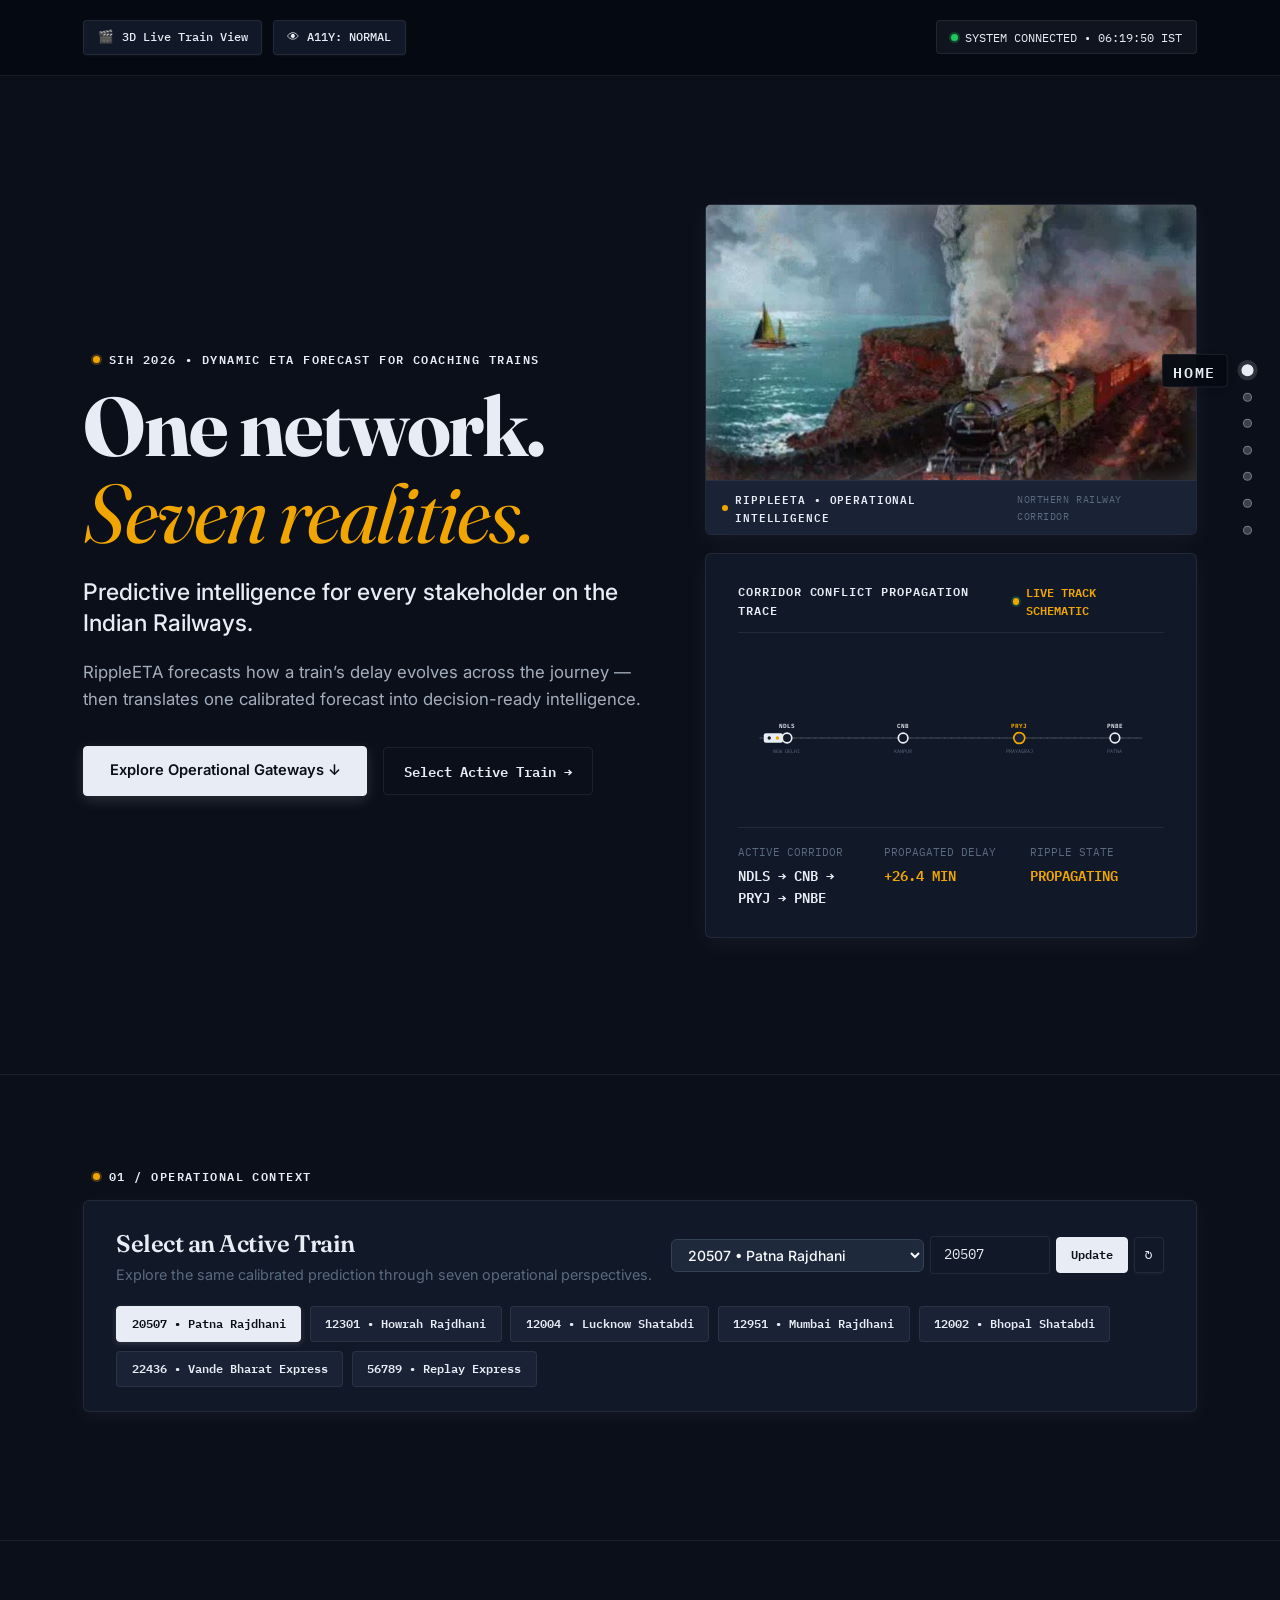
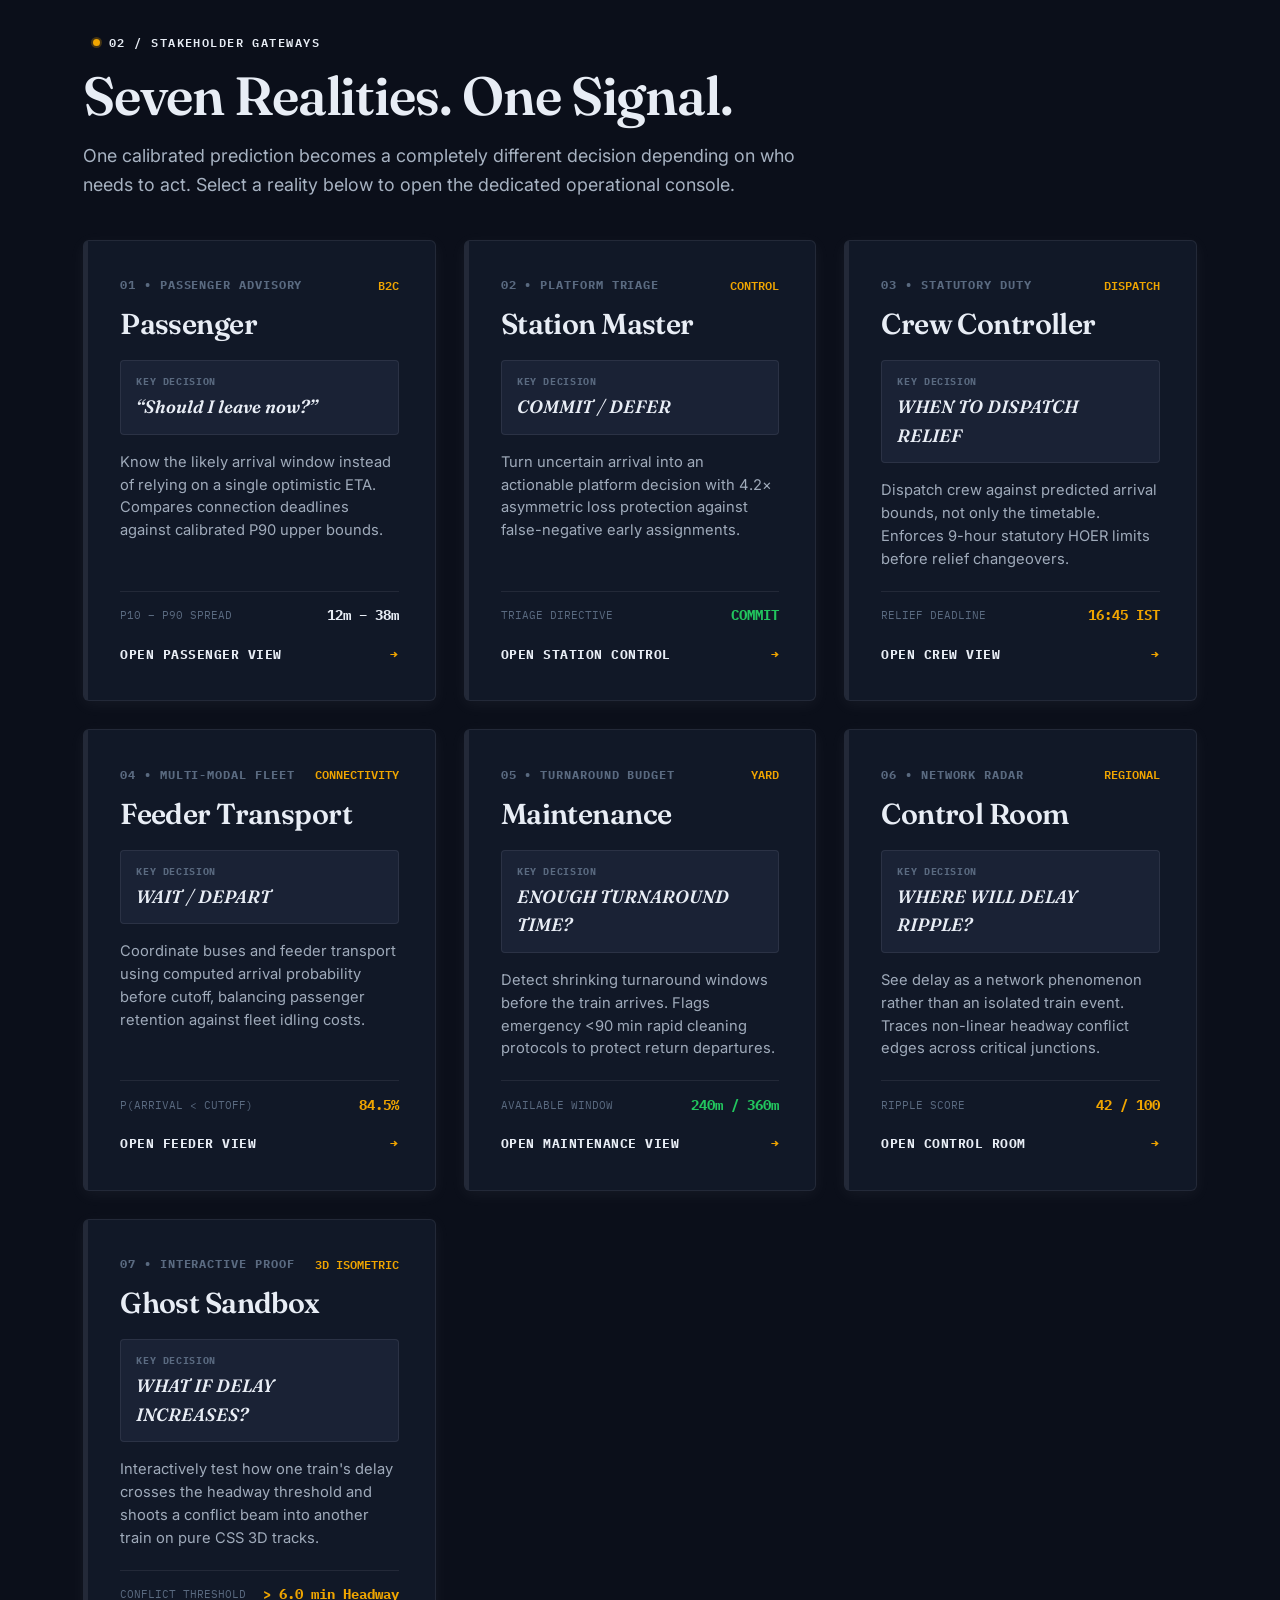
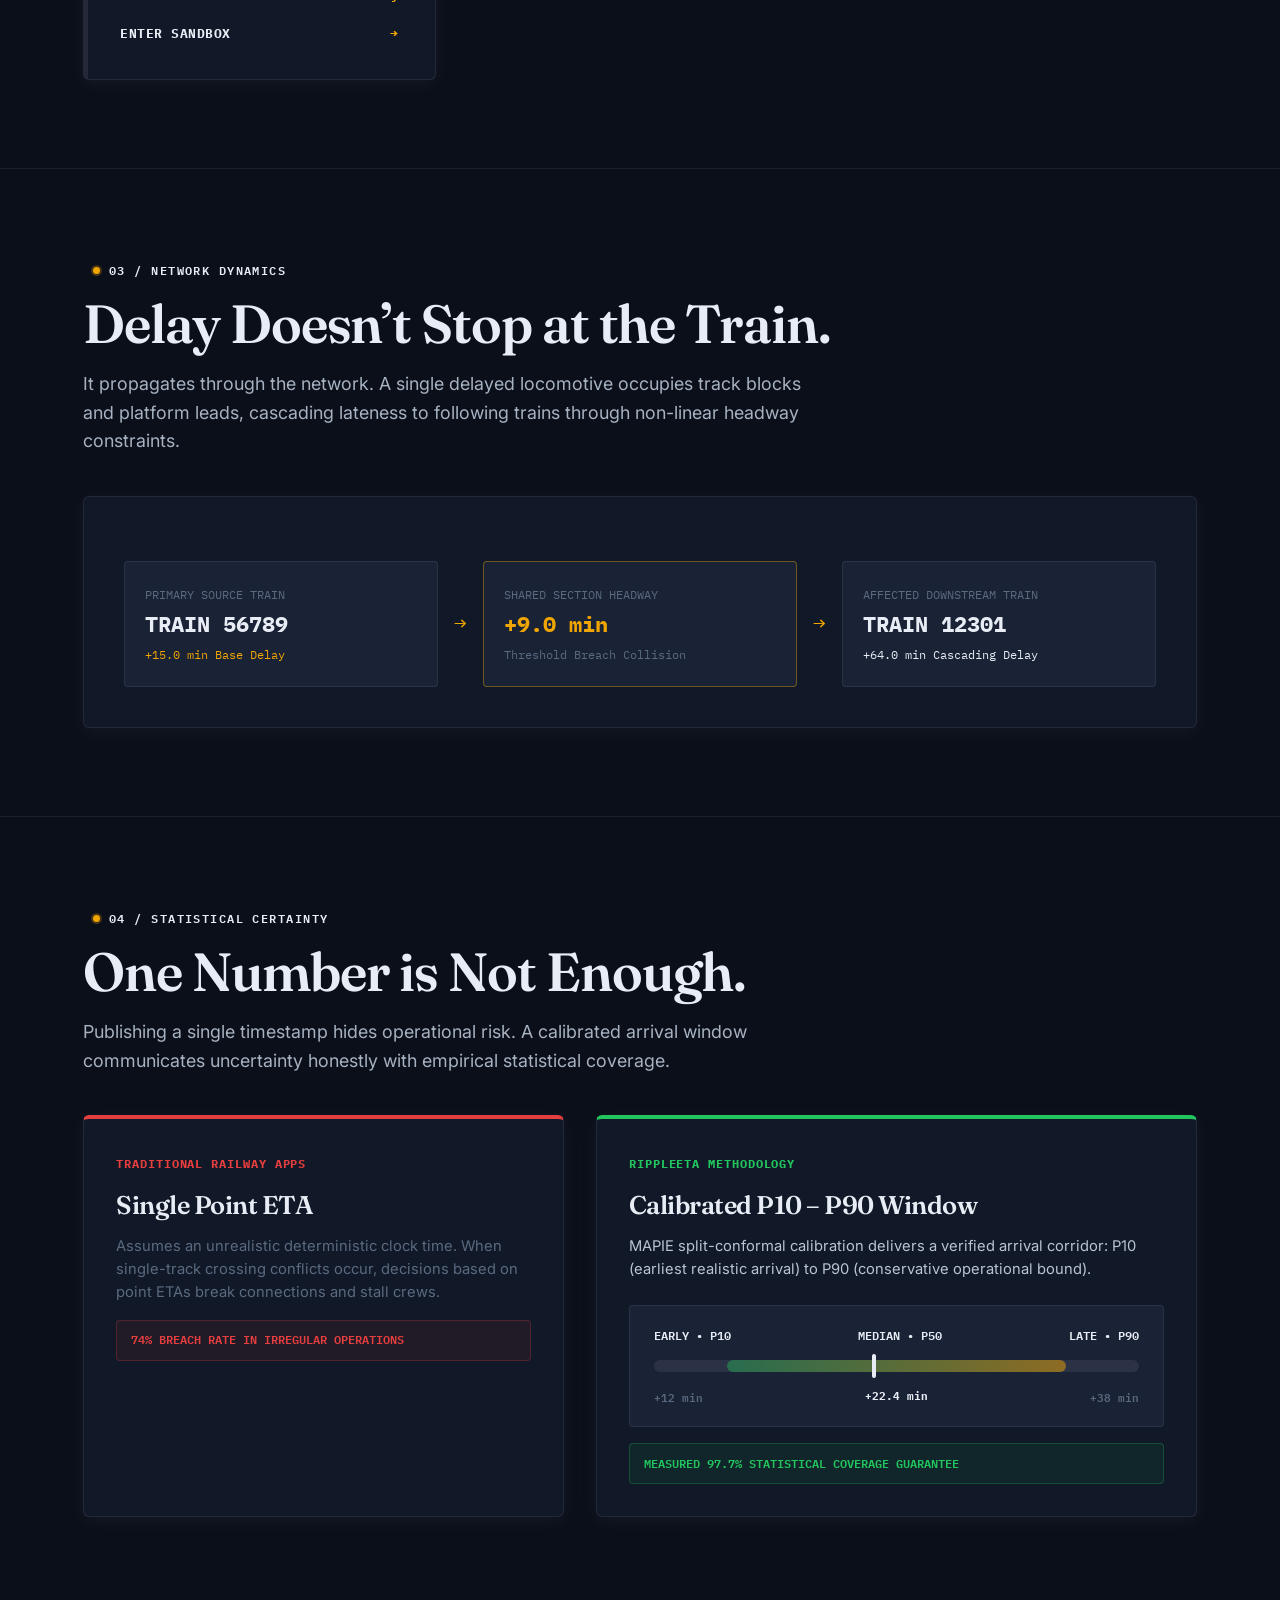
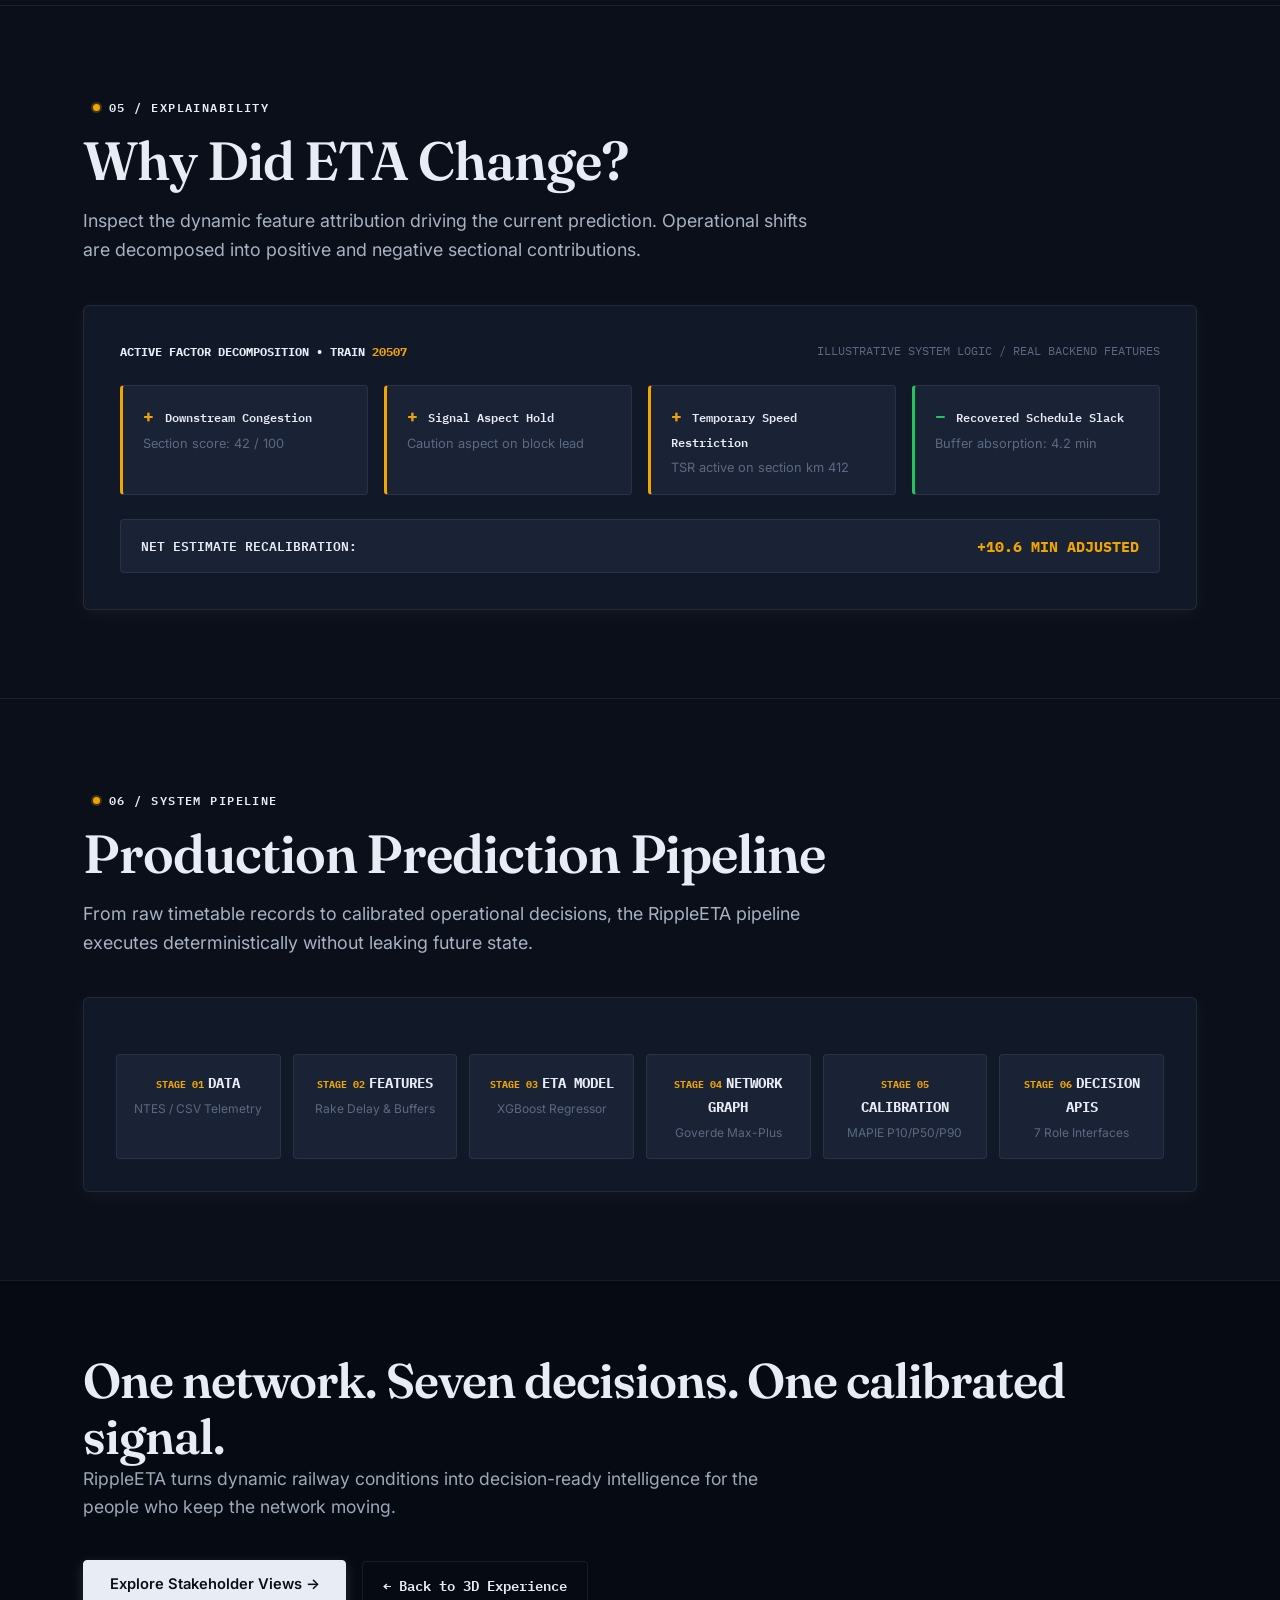
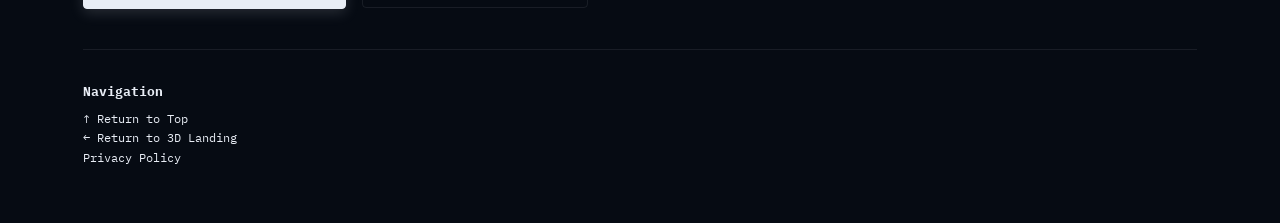
==== commit 0e36cf1f: "fix(eta): dynamic train details selection, aligned camera controls, selective delay flow highlightin" ====
--- a/dashboard/index.html
+++ b/dashboard/index.html
@@ -1137,6 +1137,30 @@
         transform: none !important;
       }
     }
+
+    /* Google Translate Widget Dark Mode Styling */
+    .goog-te-gadget { color: transparent !important; font-size: 0px !important; }
+    .goog-te-gadget .goog-te-combo {
+      padding: 0.45rem 1rem;
+      font-size: 0.75rem;
+      font-family: var(--mono);
+      font-weight: 700;
+      color: var(--text-light);
+      background-color: var(--bg-surface);
+      border: 1px solid var(--border-light);
+      border-radius: 4px;
+      cursor: pointer;
+      text-transform: uppercase;
+      outline: none;
+      margin: 0;
+    }
+    .goog-te-gadget .goog-te-combo:hover {
+      border-color: var(--primary);
+      background-color: var(--bg-subtle);
+    }
+    .goog-logo-link { display: none !important; }
+    .goog-te-banner-frame.skiptranslate { display: none !important; }
+    body { top: 0px !important; }
   </style>
 </head>
 <body class="has-grain">
@@ -1165,13 +1189,7 @@
       <button type="button" id="btn-a11y-toggle" class="utility-btn" aria-label="Toggle Colorblind Mode">
         <span aria-hidden="true">&#128065;</span> <span id="a11y-label">A11Y: NORMAL</span>
       </button>
-      <div class="lang-selector-wrap" style="display:inline-flex; align-items:center; gap:0.4rem;">
-        <select id="lang-select" class="lang-select" aria-label="Select Language">
-          <option value="en" selected>ENGLISH</option>
-          <option value="hi">हिंदी (Hindi)</option>
-          <option value="mr">मराठी (Marathi)</option>
-        </select>
-      </div>
+      <div id="google_translate_element" style="display: inline-block; margin-left: 0.5rem;"></div>
     </div>
 
     <div class="utility-group">
@@ -1319,7 +1337,7 @@
       </div>
 
       <!-- Live Telemetry Strip -->
-      <div class="telemetry-strip" id="telemetry-strip">
+      <div class="telemetry-strip" id="telemetry-strip" style="display: none;">
         <div class="telemetry-cell">
           <span class="tele-label">System Status</span>
           <span class="tele-value"><span class="dot-live"></span> <span id="tele-status-val">API ONLINE</span></span>
@@ -1589,15 +1607,6 @@
       </p>
 
       <div class="ripple-diagram-card">
-        <div class="graph-code-banner">
-          <div class="formula-line">
-            x<sub>i</sub>(k) = max<sub>j</sub> [ x<sub>j</sub>(k &minus; d<sub>ji</sub>) + a<sub>ji</sub> ]
-          </div>
-          <p class="formula-note">
-            Goverde (2010) Timed Event Graph Formulation &bull; Station-pair headway conflict detection over shared track sections.
-          </p>
-        </div>
-
         <div class="conflict-event-grid">
           <div class="event-block">
             <span class="event-block-title">PRIMARY SOURCE TRAIN</span>
@@ -1825,26 +1834,10 @@
 
       <div class="footer-meta-grid">
         <div class="footer-meta-col">
-          <strong>RippleETA Architecture</strong>
-          <span>SIH 2026 Problem Statement SIH26028</span><br>
-          <span>Dynamic Forecast of ETA for Coaching Trains</span>
-        </div>
-        <div class="footer-meta-col">
-          <strong>Technical Provenance</strong>
-          <span>Prediction: XGBoost v1.0.0</span><br>
-          <span>Calibration: MAPIE Conformal</span><br>
-          <span>Propagation: Timed Event Graph</span>
-        </div>
-        <div class="footer-meta-col">
-          <strong>Operational Bounds</strong>
-          <span>Statutory HOER 9-Hour Compliance</span><br>
-          <span>4.2&times; Asymmetric Platform Triage</span><br>
-          <span>97.7% Certified P10&ndash;P90 Coverage</span>
-        </div>
-        <div class="footer-meta-col">
           <strong>Navigation</strong>
           <a href="#hero" style="color:var(--primary); text-decoration:none;">&uarr; Return to Top</a><br>
-          <a href="/" style="color:var(--primary); text-decoration:none;">&larr; Return to 3D Landing</a>
+          <a href="/" style="color:var(--primary); text-decoration:none;">&larr; Return to 3D Landing</a><br>
+          <a href="privacy.html" target="_blank" rel="noopener noreferrer" style="color:var(--primary); text-decoration:none;">Privacy Policy</a>
         </div>
       </div>
     </div>
@@ -2127,9 +2120,9 @@
       }
 
       // 5. Render SVG station nodes dynamically
-      const layer = document.getElementById('track-stations-layer');
-      if (layer) {
-        layer.innerHTML = meta.stations.map(st => {
+      const svg = document.getElementById('corridor-track-svg');
+      if (svg) {
+        const stationsHTML = meta.stations.map(st => {
           if (st.isConflict) {
             return `
               <g transform="translate(${st.x}, 45)">
@@ -2149,6 +2142,19 @@
             `;
           }
         }).join('');
+
+        svg.innerHTML = `
+          <line x1="20" y1="45" x2="580" y2="45" class="track-ties"></line>
+          <line x1="20" y1="45" x2="580" y2="45" class="track-line-base"></line>
+          <g id="track-stations-layer">
+            ${stationsHTML}
+          </g>
+          <g class="train-token-wrap" id="corridor-train-token">
+            <rect x="-14" y="-7" width="28" height="14" rx="3" fill="var(--primary)"></rect>
+            <circle cx="-6" cy="0" r="2.5" fill="#111827"></circle>
+            <circle cx="6" cy="0" r="2.5" fill="var(--signal)"></circle>
+          </g>
+        `;
       }
 
       // 6. Reset train token animation to re-traverse
@@ -2436,5 +2442,18 @@
     }
     wirePortalReturnRouting();
   </script>
+
+  <!-- Google Translate Widget -->
+  <script type="text/javascript">
+    function googleTranslateElementInit() {
+      new google.translate.TranslateElement({
+        pageLanguage: 'en',
+        includedLanguages: 'en,hi,mr',
+        layout: google.translate.TranslateElement.InlineLayout.SIMPLE
+      }, 'google_translate_element');
+    }
+  </script>
+  <script type="text/javascript" src="https://translate.google.com/translate_a/element.js?cb=googleTranslateElementInit"></script>
+
 </body>
 </html>
--- a/dashboard/styles.css
+++ b/dashboard/styles.css
@@ -187,7 +187,7 @@
 
 /* ── Ticket-stub card (perforated border = committed/confirmed action) ───── */
 .ticket-stub {
-  border: 1px solid var(--border-300);(--brass-line);
+  border: 1px solid var(--border-300);
   border-radius: 4px;
   position: relative;
 }
@@ -897,7 +897,7 @@
 /* ── Lever card ─────────────────────────────────────────────────────────── */
 .sm-lever-card {
   padding: 22px 24px 18px;
-  border: 1px solid var(--border-300);(--brass-line);
+  border: 1px solid var(--border-300);
   border-top: 4px solid var(--warning-500);
   background: var(--surface);
   position: relative;
@@ -1894,6 +1894,71 @@
 .junction-grid th { text-align: left; color: var(--text-muted); letter-spacing: .1em; font-size: 9px; padding: 0 14px 10px 0; border-bottom: 1px solid var(--brass-line); white-space: nowrap; }
 .junction-grid td { padding: 12px 14px 12px 0; border-bottom: 1px solid rgba(176,141,87,.15); vertical-align: middle; color: var(--text); }
 .junction-grid tbody tr:last-child td { border-bottom: none; }
+
+/* ── Multi-train table row-level fetch failure (shared across every ──────
+   dispatch-table / matrix-table / junction-table on the 7 stakeholder
+   pages) — a failed per-train fetch must show as a visible row, never
+   silently vanish from the table. */
+tr.row-error td {
+  padding: 10px 14px;
+  color: var(--danger, #E53E3E);
+  background: rgba(229, 62, 62, 0.08);
+  border-bottom: 1px solid rgba(229, 62, 62, 0.25);
+  font-family: var(--mono);
+  font-size: 11px;
+  text-align: left;
+}
+tr.row-error .row-error-icon { margin-right: 6px; }
+
+/* Control Room: shown when the selected train has no schedule data in the
+   fixed two-train graph scenario (loadNetwork() in app.js). Same visual
+   language as tr.row-error above — an honest limitation, not a data error. */
+.net-no-data-banner {
+  margin-bottom: 16px;
+  padding: 10px 14px;
+  color: var(--danger, #E53E3E);
+  background: rgba(229, 62, 62, 0.08);
+  border: 1px solid rgba(229, 62, 62, 0.25);
+  border-radius: 4px;
+  font-family: var(--mono);
+  font-size: 12px;
+  line-height: 1.5;
+}
+
+/* ── SHAP explanation line (shared: Passenger, Station Master) ───────────
+   Audit follow-up Task 5: shap_explanation/shap_text are computed and
+   returned by /predict/{train_id} but were never rendered anywhere in the
+   frontend before this. */
+.pax-shap-text, .sm-shap-text {
+  margin: 10px 0 0;
+  padding: 8px 12px;
+  font-family: var(--mono);
+  font-size: 12px;
+  line-height: 1.5;
+  color: var(--muted);
+  background: rgba(232, 163, 61, 0.08);
+  border-left: 2px solid var(--signal);
+}
+
+/* ── Degraded / stale-feed indicator (shared: Passenger, Station Master, ──
+   Crew Controller) — audit follow-up Task 5: `degraded` and `stale_since`
+   were computed by the graceful-degradation work but never read by any
+   frontend page, so a degraded/stale response looked identical to normal.
+   `.is-degraded` (ML unavailable, persistence baseline) and `.is-stale`
+   (feed stale, interval widened) get the same red treatment; distinct text
+   set in JS explains which one applies. */
+.degraded-stale-badge {
+  margin: 10px 0 0;
+  padding: 8px 12px;
+  font-family: var(--mono);
+  font-size: 12px;
+  font-weight: 600;
+  line-height: 1.5;
+  color: var(--danger, #E53E3E);
+  background: rgba(229, 62, 62, 0.1);
+  border: 1px solid rgba(229, 62, 62, 0.35);
+  border-radius: 4px;
+}
 .junction-row-active td { background: rgba(11,36,71,.04); }
 .jt-train { font-weight: 600; font-size: 13px; white-space: nowrap; color: var(--primary-900); }
 .jt-selected-tag { font-size: 8px; font-weight: 400; color: var(--primary-900); border: 1px solid rgba(11,36,71,.4); padding: 2px 5px; margin-left: 8px; vertical-align: middle; }
@@ -2463,7 +2528,7 @@
 #passenger-view .pax-advisory .card-label { margin:0 0 4px; color:var(--border-300); }
 #passenger-view .pax-advisory-question { margin: 0 0 17px; font-size:22px; }
 #passenger-view .pax-cutoff-label { margin-bottom:14px; }
-#passenger-view .pax-time-input { border-radius:0; min-height:49px; background: var(--surface);af0; }
+#passenger-view .pax-time-input { border-radius:0; min-height:49px; background: var(--surface); }
 #passenger-view .pax-signal-wrap { grid-column:1; grid-row:1 / span 4; align-self:center; display:flex; flex-direction:column; gap:11px; margin:0; }
 #passenger-view .signal-lamp { width:78px; height:78px; border:3px solid var(--border-300); background:var(--surface-2); }
 #passenger-view .signal-lamp-inner { width:52px; height:52px; }
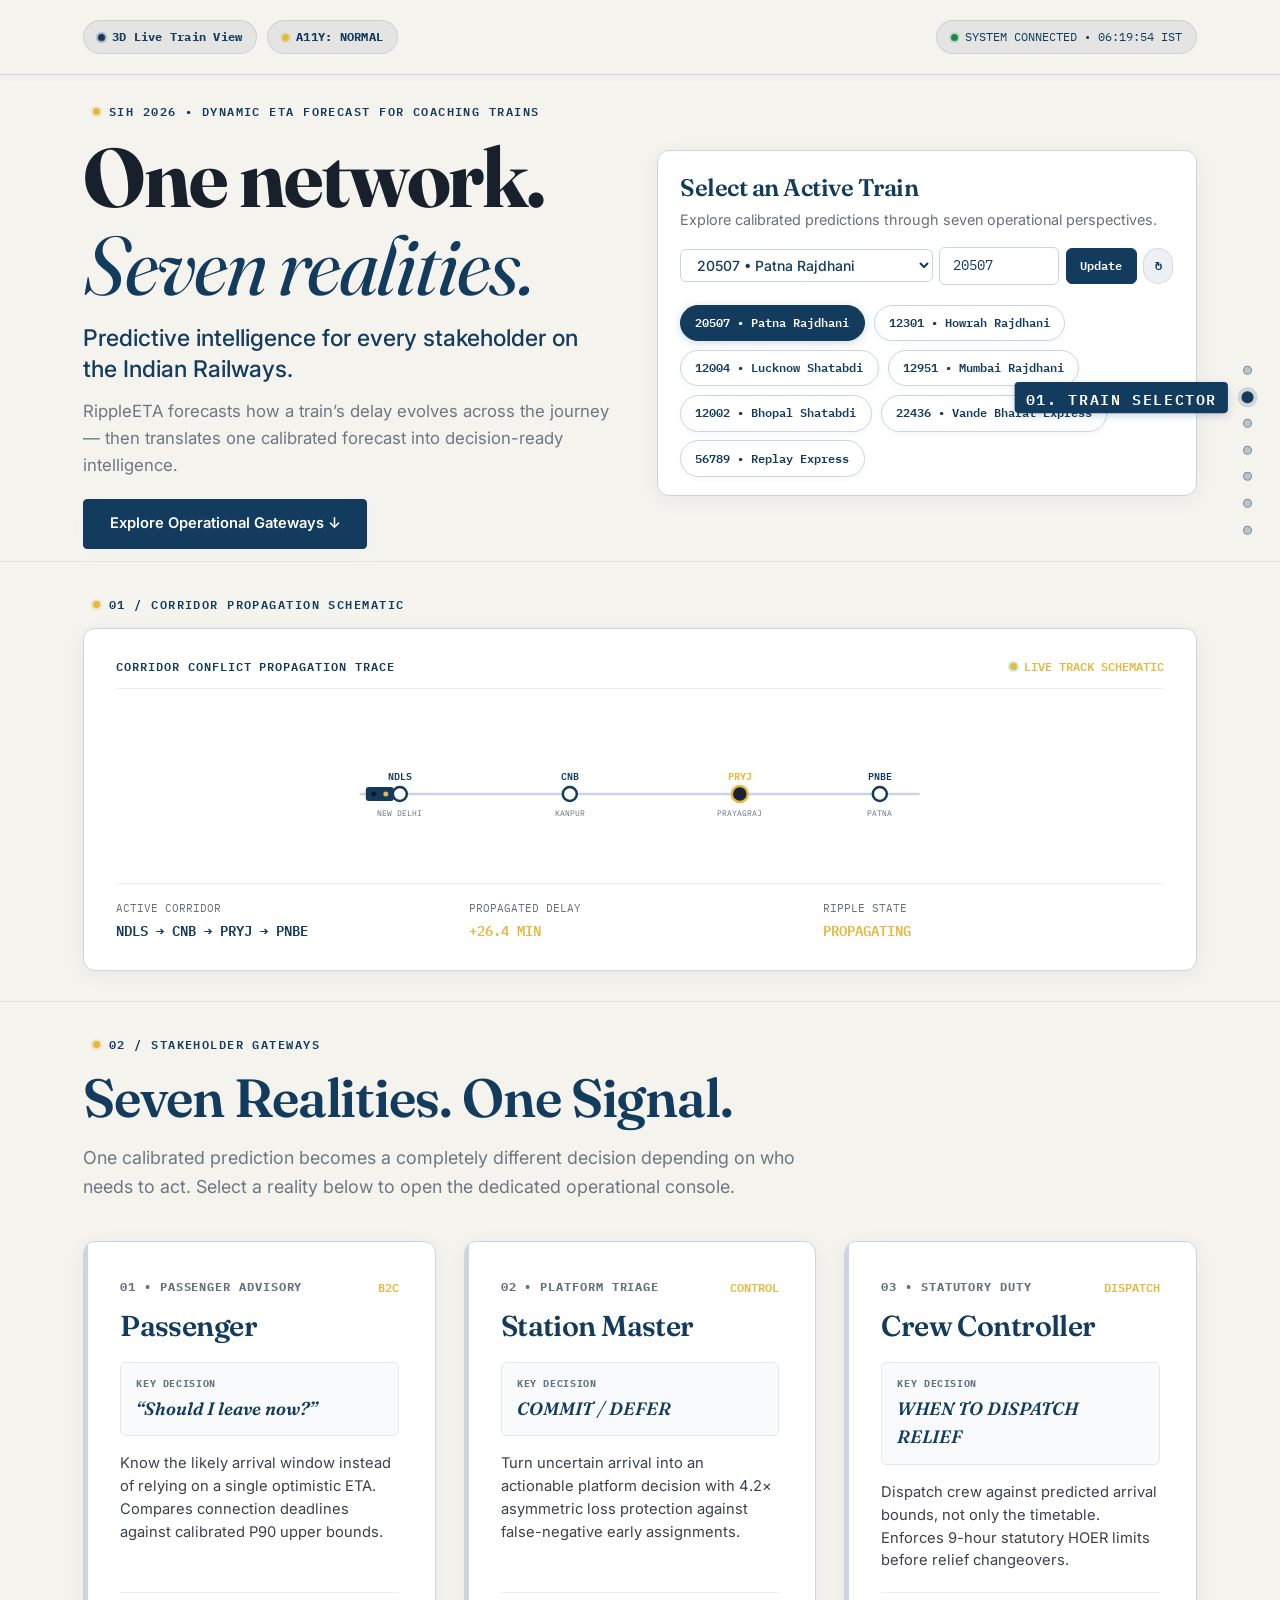
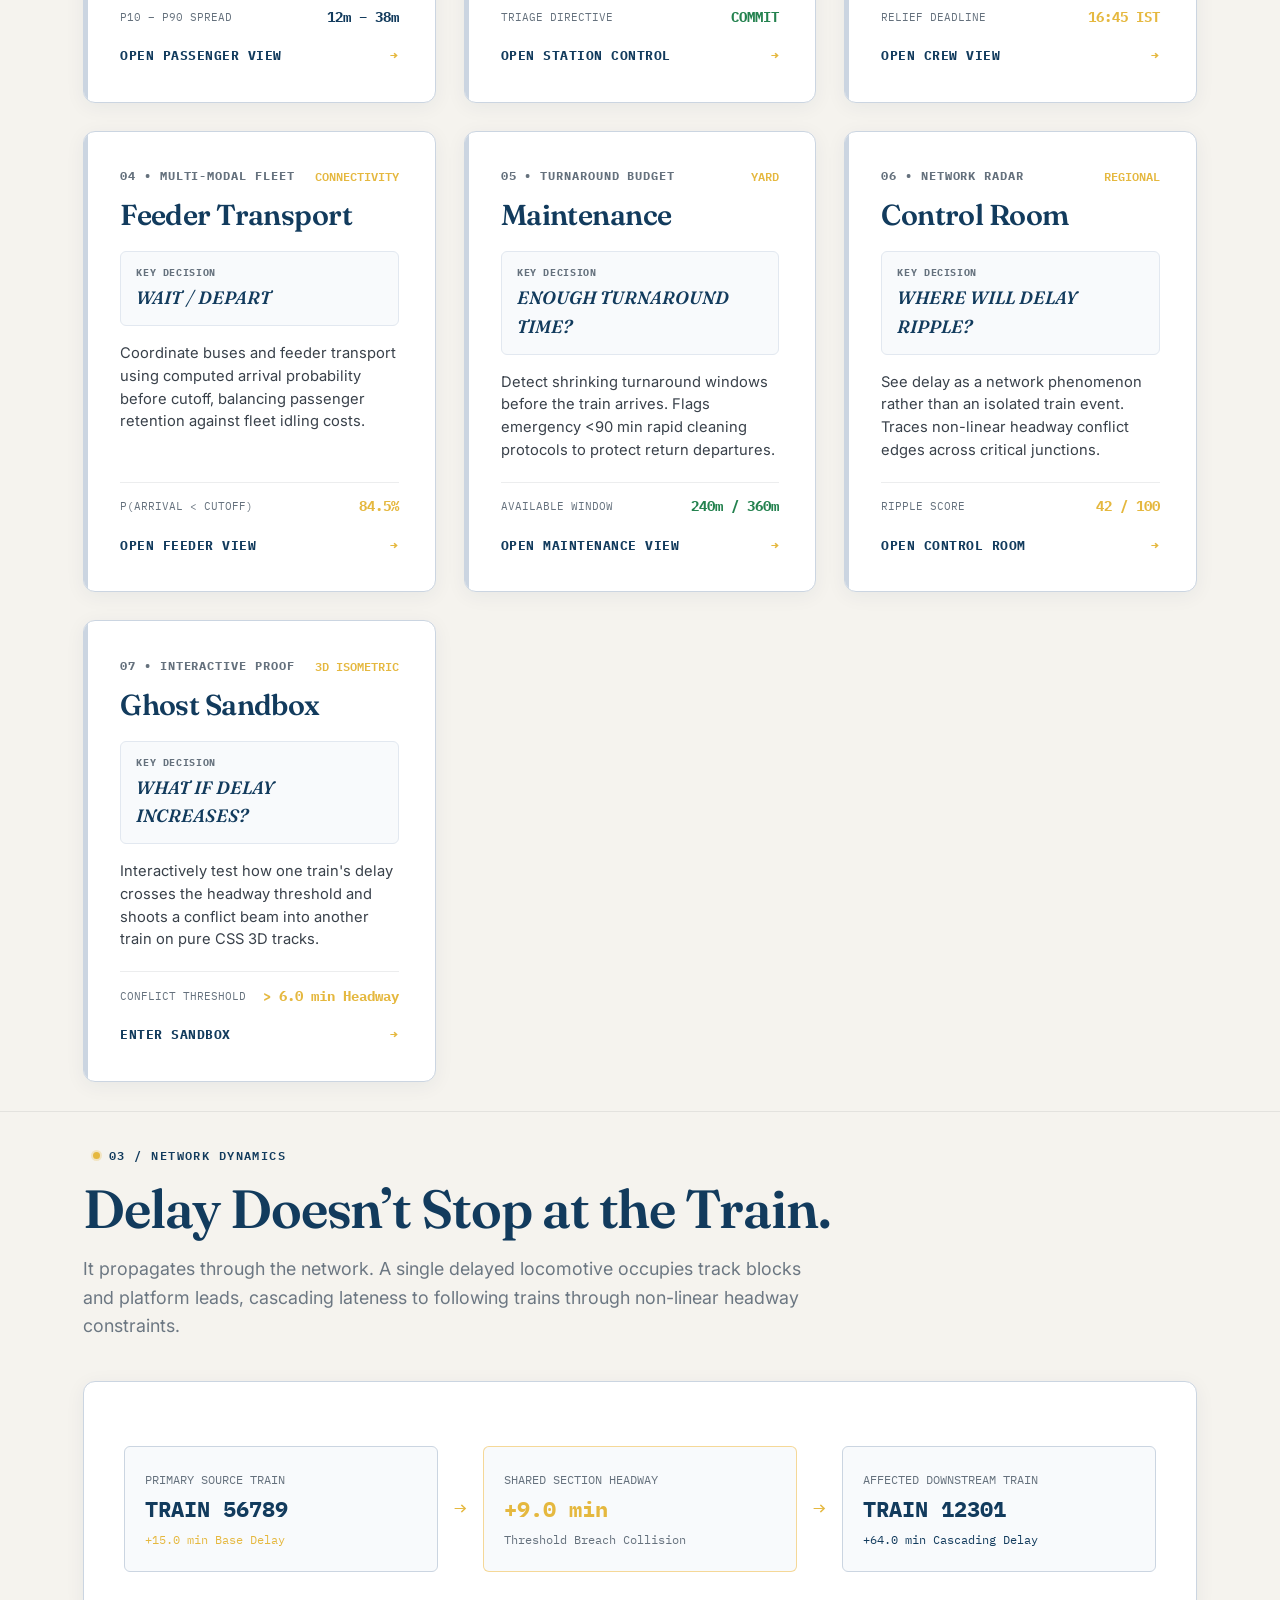
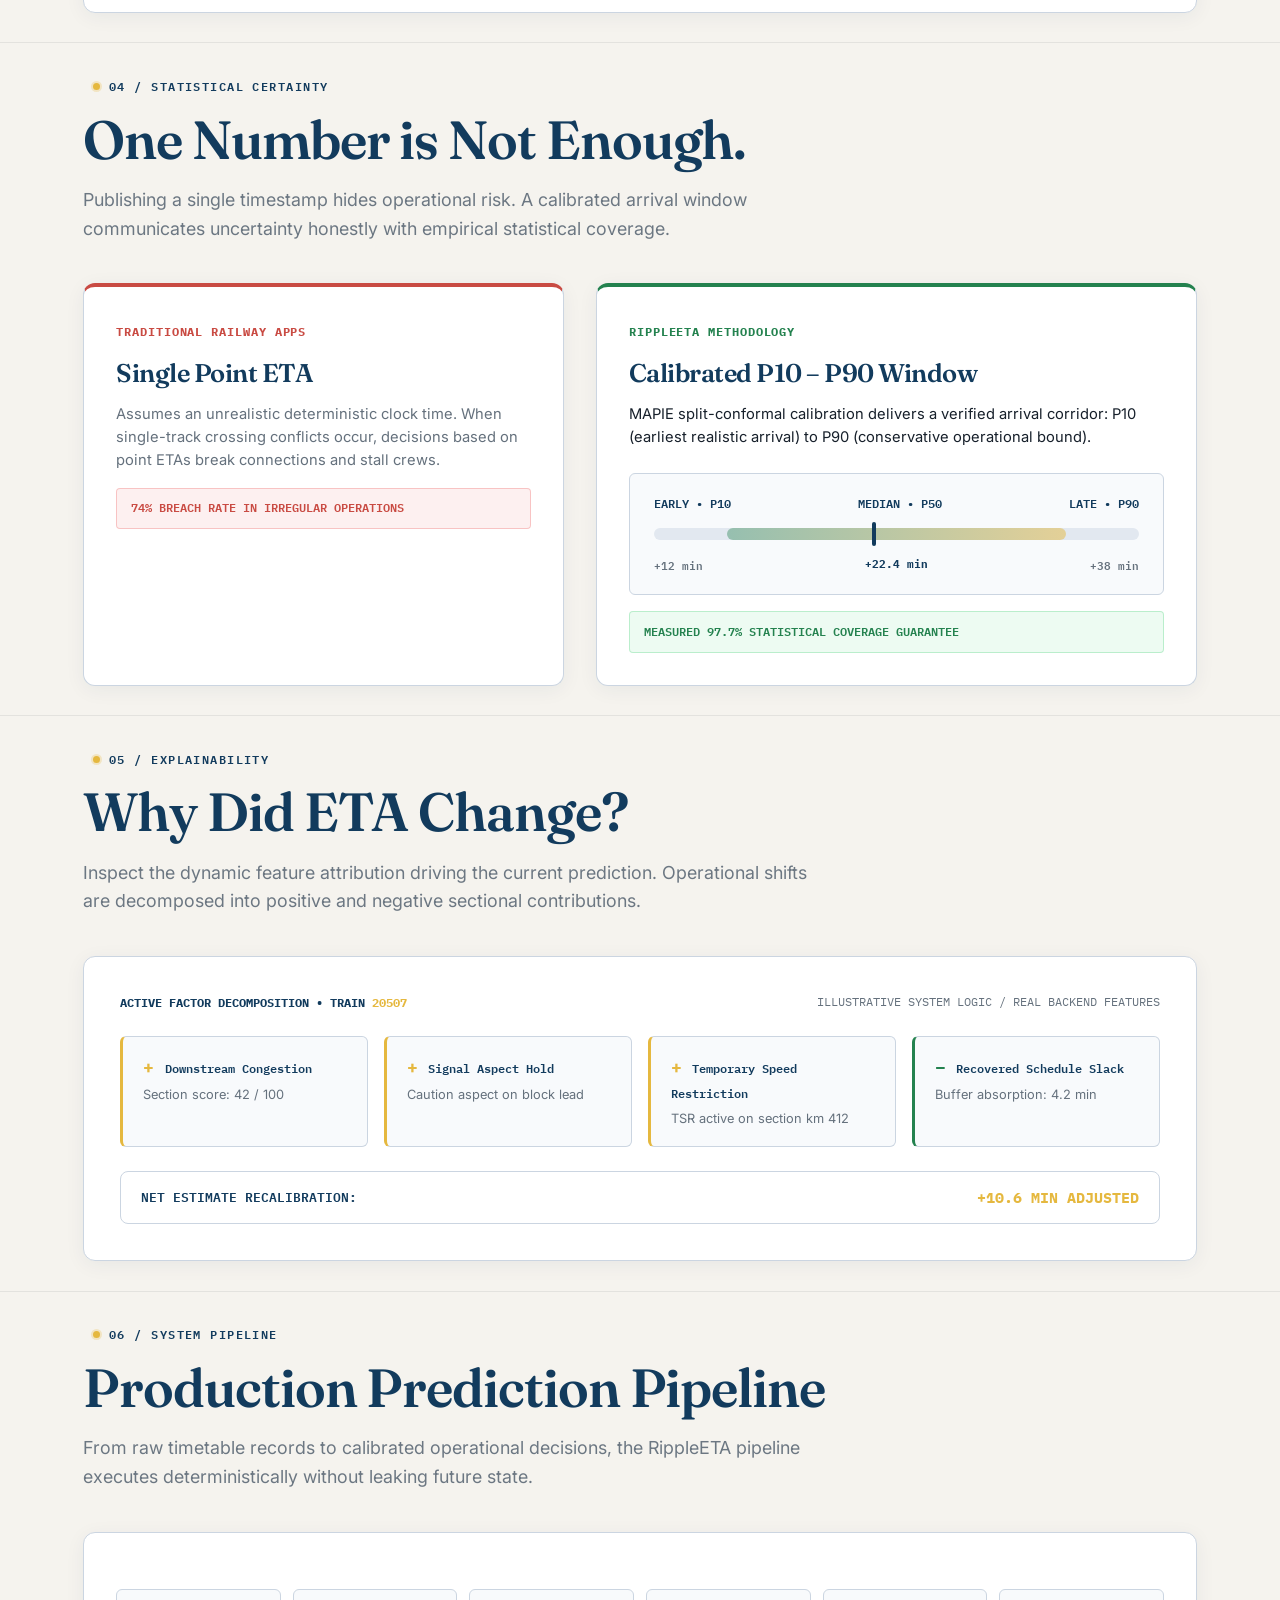
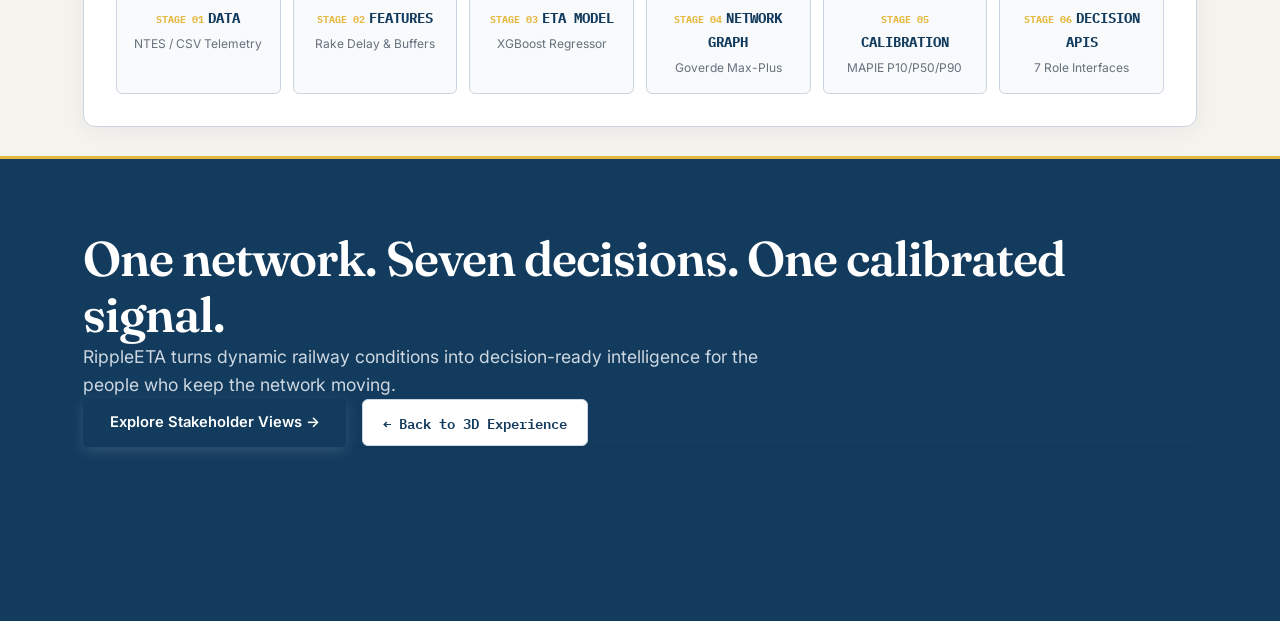
==== commit 1131ec23: "UI Fix" ====
--- a/dashboard/index.html
+++ b/dashboard/index.html
@@ -43,8 +43,8 @@
       width: 9px;
       height: 9px;
       border-radius: 50%;
-      background: rgba(232, 237, 245, 0.22);
-      border: 1px solid rgba(232, 237, 245, 0.35);
+      background: rgba(18, 59, 93, 0.25);
+      border: 1px solid rgba(18, 59, 93, 0.4);
       cursor: pointer;
       position: relative;
       transition: all 0.25s var(--ease-editorial);
@@ -57,7 +57,7 @@
     .nav-dot.active {
       background: var(--primary);
       border-color: var(--primary);
-      box-shadow: 0 0 0 3px rgba(232, 237, 245, 0.15);
+      box-shadow: 0 0 0 3px rgba(18, 59, 93, 0.15);
       transform: scale(1.35);
     }
     .nav-dot::after {
@@ -71,15 +71,14 @@
       font-size: 0.68rem;
       font-weight: 600;
       letter-spacing: 0.08em;
-      color: var(--primary);
+      color: #FFFFFF;
       opacity: 0;
       pointer-events: none;
       transition: opacity 0.2s ease, right 0.2s ease;
-      background: rgba(6, 10, 18, 0.95);
+      background: #123B5D;
       padding: 3px 8px;
       border-radius: 3px;
-      border: 1px solid var(--line);
-      box-shadow: 0 2px 6px rgba(0,0,0,0.05);
+      box-shadow: 0 2px 6px rgba(18, 59, 93, 0.2);
     }
     .nav-dot:hover::after, .nav-dot.active::after {
       opacity: 1;
@@ -89,10 +88,14 @@
     /* ── Sections Common Layout ─────────────────────────────────────────── */
     .portal-section {
       position: relative;
-      padding: 5.5rem clamp(1.5rem, 6.5vw, 8rem);
+      padding: 1.85rem clamp(1.5rem, 6.5vw, 8rem);
       max-width: 1440px;
       margin: 0 auto;
       box-sizing: border-box;
+    }
+    #hero.portal-section {
+      padding-top: 1.15rem;
+      padding-bottom: 0.5rem;
     }
     .section-rule {
       width: 100%;
@@ -118,7 +121,7 @@
       height: 7px;
       border-radius: 50%;
       background: var(--signal);
-      box-shadow: 0 0 0 2px rgba(240, 165, 0, 0.25);
+      box-shadow: 0 0 0 2px rgba(229, 184, 63, 0.25);
     }
     .section-title {
       font-family: var(--display);
@@ -133,10 +136,10 @@
       font-family: var(--sans);
       font-size: clamp(1rem, 1.4vw, 1.25rem);
       line-height: 1.6;
-      color: var(--text);
+      color: var(--muted);
       max-width: 740px;
       margin: 0 0 2.5rem;
-      opacity: 0.9;
+      opacity: 0.95;
     }
 
     /* ── Top Utility Header ─────────────────────────────────────────────── */
@@ -147,12 +150,14 @@
       flex-wrap: wrap;
       gap: 0.75rem;
       padding: 1.25rem clamp(1.5rem, 6.5vw, 8rem);
-      border-bottom: 1px solid var(--line);
-      background: rgba(6, 10, 18, 0.95);
-      backdrop-filter: blur(8px);
+      border-bottom: 1px solid #CBD5E1;
+      background: rgba(245, 243, 238, 0.94);
+      backdrop-filter: blur(10px);
+      color: #17202B;
       position: sticky;
       top: 0;
       z-index: 900;
+      box-shadow: 0 2px 8px rgba(18, 59, 93, 0.04);
     }
     .utility-group {
       display: flex;
@@ -163,23 +168,23 @@
     .utility-btn {
       display: inline-flex;
       align-items: center;
-      gap: 0.5rem;
-      font-family: var(--mono);
-      font-size: 0.78rem;
-      font-weight: 500;
-      color: var(--primary);
+      gap: 0.45rem;
+      font-family: var(--mono);
+      font-size: 0.76rem;
+      font-weight: 700;
+      letter-spacing: 0.02em;
+      color: #123B5D;
       text-decoration: none;
       padding: 0.4rem 0.85rem;
-      border: 1px solid var(--line);
-      border-radius: 4px;
-      background: #111827;
+      border-radius: 20px;
+      background: rgba(18, 59, 93, 0.07);
+      border: 1px solid rgba(18, 59, 93, 0.12);
       cursor: pointer;
       transition: all 0.2s ease;
-      box-shadow: 0 1px 3px rgba(232, 237, 245, 0.05);
     }
     .utility-btn:hover {
-      border-color: var(--primary);
-      background: #1A2235;
+      background: rgba(18, 59, 93, 0.14);
+      border-color: rgba(18, 59, 93, 0.25);
       transform: translateY(-1px);
     }
     .telemetry-pill {
@@ -188,11 +193,11 @@
       gap: 0.45rem;
       font-family: var(--mono);
       font-size: 0.76rem;
-      color: var(--primary);
+      color: #123B5D;
       padding: 0.4rem 0.85rem;
-      border-radius: 4px;
-      background: rgba(232, 237, 245, 0.05);
-      border: 1px solid var(--line);
+      border-radius: 20px;
+      background: rgba(18, 59, 93, 0.07);
+      border: 1px solid rgba(18, 59, 93, 0.12);
     }
     .telemetry-pulse {
       width: 7px;
@@ -211,16 +216,16 @@
     .hero-container {
       display: grid;
       grid-template-columns: 1.15fr 1fr;
-      gap: 3.5rem;
+      gap: 2.5rem;
       align-items: center;
-      min-height: calc(88vh - 70px);
-      padding-top: 2.5rem;
-      padding-bottom: 3rem;
+      min-height: auto;
+      padding-top: 0.25rem;
+      padding-bottom: 0.25rem;
     }
     @media (max-width: 1020px) {
       .hero-container {
         grid-template-columns: 1fr;
-        gap: 2.5rem;
+        gap: 1.75rem;
         min-height: auto;
       }
     }
@@ -228,13 +233,13 @@
       font-family: var(--display);
       font-size: clamp(3.2rem, 6.5vw, 5.2rem);
       font-weight: 700;
+      color: #17202B;
+      line-height: 1.05;
+      margin: 0 0 0.85rem;
+      letter-spacing: -0.025em;
+    }
+    .hero-h1 span.accent {
       color: var(--primary);
-      line-height: 1.05;
-      margin: 0 0 1.25rem;
-      letter-spacing: -0.025em;
-    }
-    .hero-h1 span.accent {
-      color: var(--signal);
       font-style: italic;
       font-weight: 400;
     }
@@ -244,16 +249,16 @@
       font-weight: 500;
       color: var(--primary);
       line-height: 1.35;
-      margin: 0 0 1.2rem;
+      margin: 0 0 0.85rem;
     }
     .hero-desc {
       font-family: var(--sans);
       font-size: 1.05rem;
-      line-height: 1.65;
-      color: var(--text);
+      line-height: 1.6;
+      color: var(--muted);
       max-width: 580px;
-      margin: 0 0 2rem;
-      opacity: 0.88;
+      margin: 0 0 1.25rem;
+      opacity: 0.95;
     }
     .hero-cta-row {
       display: flex;
@@ -286,20 +291,21 @@
       display: inline-flex;
       align-items: center;
       gap: 0.5rem;
-      background: transparent;
-      color: var(--primary);
+      background: #FFFFFF;
+      color: #123B5D;
       font-family: var(--mono);
       font-size: 0.85rem;
       font-weight: 600;
       padding: 0.75rem 1.25rem;
-      border-radius: 4px;
+      border-radius: 6px;
       text-decoration: none;
-      border: 1px solid var(--line);
+      border: 1px solid #CBD5E1;
+      box-shadow: 0 2px 6px rgba(18, 59, 93, 0.04);
       transition: all 0.2s ease;
     }
     .cta-secondary:hover {
-      background: #111827;
-      border-color: var(--primary);
+      background: #F8FAFC;
+      border-color: #123B5D;
     }
     /* ── Hero Right Motion Column ───────────────────────────────────────── */
     .hero-right-motion {
@@ -310,11 +316,11 @@
 
     /* ── Hero Cinematic Railway Vignette ───────────────────────────────── */
     .hero-cinematic-card {
-      background: #111827;
-      border: 1px solid var(--line);
-      border-radius: 6px;
+      background: #FFFFFF;
+      border: 1px solid #CBD5E1;
+      border-radius: 12px;
       overflow: hidden;
-      box-shadow: 0 6px 24px rgba(232, 237, 245, 0.05);
+      box-shadow: 0 4px 20px rgba(18, 59, 93, 0.06);
       position: relative;
     }
     .cinematic-video-wrap {
@@ -322,7 +328,7 @@
       width: 100%;
       aspect-ratio: 16 / 9;
       overflow: hidden;
-      background: var(--primary);
+      background: #123B5D;
       display: flex;
       align-items: center;
       justify-content: center;
@@ -341,22 +347,22 @@
       position: absolute;
       inset: 0;
       pointer-events: none;
-      box-shadow: inset 0 0 28px rgba(232, 237, 245, 0.22);
+      box-shadow: inset 0 0 28px rgba(18, 59, 93, 0.15);
     }
     .cinematic-card-footer {
       display: flex;
       align-items: center;
       justify-content: space-between;
-      padding: 0.55rem 1rem;
-      border-top: 1px solid var(--line);
-      background: #1A2235;
+      padding: 0.65rem 1.1rem;
+      border-top: 1px solid #E2E8F0;
+      background: #F8FAFC;
       font-family: var(--mono);
     }
     .cinematic-label {
       font-size: 0.68rem;
       font-weight: 600;
       letter-spacing: 0.08em;
-      color: var(--primary);
+      color: #123B5D;
       text-transform: uppercase;
       display: flex;
       align-items: center;
@@ -378,11 +384,11 @@
 
     /* ── Hero Native Railway Motion Visualization ───────────────────────── */
     .hero-motion-card {
-      background: #111827;
-      border: 1px solid var(--line);
-      border-radius: 6px;
+      background: #FFFFFF;
+      border: 1px solid #CBD5E1;
+      border-radius: 12px;
       padding: 1.75rem 2rem;
-      box-shadow: 0 6px 24px rgba(232, 237, 245, 0.05);
+      box-shadow: 0 4px 20px rgba(18, 59, 93, 0.06);
       position: relative;
       overflow: hidden;
     }
@@ -423,17 +429,17 @@
       overflow: visible;
     }
     .track-line-base {
-      stroke: rgba(232, 237, 245, 0.15);
+      stroke: #CBD5E1;
       stroke-width: 2.5;
     }
     .track-ties {
-      stroke: rgba(232, 237, 245, 0.15);
+      stroke: #9AAEC1;
       stroke-width: 1.5;
       stroke-dasharray: 2, 8;
     }
     .station-node-circle {
-      fill: #111827;
-      stroke: var(--primary);
+      fill: #FFFFFF;
+      stroke: #123B5D;
       stroke-width: 2.5;
       transition: all 0.3s ease;
     }
@@ -441,7 +447,7 @@
       font-family: var(--mono);
       font-size: 9.5px;
       font-weight: 600;
-      fill: var(--primary);
+      fill: #123B5D;
       text-anchor: middle;
     }
     .station-node-sub {
@@ -498,17 +504,17 @@
       font-family: var(--mono);
       font-size: 0.88rem;
       font-weight: 600;
-      color: var(--primary);
+      color: #123B5D;
       transition: color 0.25s ease;
     }
     .legend-val.amber {
       color: var(--signal);
     }
     .legend-val.green {
-      color: #22C55E;
+      color: #24824F;
     }
     .legend-val.red {
-      color: #E53E3E;
+      color: #C94B43;
     }
     .legend-val.pulse {
       animation: val-flash 0.5s ease;
@@ -520,21 +526,21 @@
 
     /* ── Live System Telemetry Strip ────────────────────────────────────── */
     .telemetry-strip {
-      background: #111827;
-      border: 1px solid var(--line);
-      border-radius: 6px;
+      background: #FFFFFF;
+      border: 1px solid #CBD5E1;
+      border-radius: 12px;
       padding: 1.1rem 1.75rem;
       display: grid;
       grid-template-columns: repeat(auto-fit, minmax(160px, 1fr));
       gap: 1.5rem;
       align-items: center;
       margin: 2.5rem 0 0;
-      box-shadow: 0 4px 16px rgba(232, 237, 245, 0.05);
+      box-shadow: 0 4px 20px rgba(18, 59, 93, 0.06);
     }
     .telemetry-cell {
       display: flex;
       flex-direction: column;
-      border-right: 1px solid var(--line);
+      border-right: 1px solid #E2E8F0;
       padding-right: 1rem;
     }
     .telemetry-cell:last-child {
@@ -553,7 +559,7 @@
       font-family: var(--mono);
       font-size: 0.95rem;
       font-weight: 600;
-      color: var(--primary);
+      color: #123B5D;
       display: flex;
       align-items: center;
       gap: 0.45rem;
@@ -568,11 +574,11 @@
 
     /* ── Live Train Selector ────────────────────────────────────────────── */
     .selector-bar-wrap {
-      background: #111827;
-      border: 1px solid var(--line);
-      border-radius: 6px;
-      padding: 1.5rem 2rem;
-      box-shadow: 0 4px 18px rgba(232, 237, 245, 0.05);
+      background: #FFFFFF;
+      border: 1px solid #CBD5E1;
+      border-radius: 12px;
+      padding: 1.15rem 1.4rem;
+      box-shadow: 0 4px 20px rgba(18, 59, 93, 0.06);
       margin-bottom: 2.5rem;
     }
     .selector-topline {
@@ -613,23 +619,24 @@
       font-family: var(--mono);
       font-size: 0.78rem;
       font-weight: 600;
-      color: var(--primary);
-      background: #1A2235;
-      border: 1px solid var(--line);
+      color: #123B5D;
+      background: #FFFFFF;
+      border: 1px solid #CBD5E1;
       padding: 0.45rem 0.9rem;
-      border-radius: 4px;
+      border-radius: 20px;
       cursor: pointer;
+      box-shadow: 0 2px 6px rgba(18, 59, 93, 0.04);
       transition: all 0.15s ease;
     }
     .train-chip-btn:hover {
-      border-color: var(--primary);
-      background: #111827;
+      border-color: #123B5D;
+      background: #F8FAFC;
     }
     .train-chip-btn.active {
-      background: var(--primary);
-      color: var(--text-inv);
-      border-color: var(--primary);
-      box-shadow: 0 2px 6px rgba(232, 237, 245, 0.15);
+      background: #123B5D;
+      color: #FFFFFF;
+      border-color: #123B5D;
+      box-shadow: 0 2px 8px rgba(18, 59, 93, 0.18);
     }
     .search-input-group {
       display: flex;
@@ -641,46 +648,46 @@
       font-size: 0.85rem;
       font-weight: 500;
       padding: 0.45rem 0.8rem;
-      border: 1px solid var(--line);
-      border-radius: 4px;
-      background: #111827;
-      color: var(--primary);
+      border: 1px solid #CBD5E1;
+      border-radius: 6px;
+      background: #FFFFFF;
+      color: #123B5D;
       cursor: pointer;
       outline: none;
       transition: border-color 0.15s ease, box-shadow 0.15s ease;
     }
     .active-train-select:focus {
-      outline: 2px solid var(--primary);
+      outline: 2px solid #123B5D;
       outline-offset: -1px;
     }
     .train-search-box {
       font-family: var(--mono);
       font-size: 0.85rem;
       padding: 0.45rem 0.8rem;
-      border: 1px solid var(--line);
-      border-radius: 4px;
-      background: #111827;
-      color: var(--primary);
+      border: 1px solid #CBD5E1;
+      border-radius: 6px;
+      background: #FFFFFF;
+      color: #123B5D;
       width: 120px;
     }
     .train-search-box:focus {
-      outline: 2px solid var(--primary);
+      outline: 2px solid #123B5D;
       outline-offset: -1px;
     }
     .search-action-btn {
       font-family: var(--mono);
       font-size: 0.78rem;
       font-weight: 600;
-      background: var(--primary);
-      color: var(--text-inv);
-      border: 1px solid var(--primary);
+      background: #123B5D;
+      color: #FFFFFF;
+      border: 1px solid #123B5D;
       padding: 0.45rem 0.85rem;
-      border-radius: 4px;
+      border-radius: 6px;
       cursor: pointer;
       transition: background 0.15s ease;
     }
     .search-action-btn:hover {
-      background: #2a3b5c;
+      background: #0D263D;
     }
 
     /* ── Seven Stakeholder Gateways Section ─────────────────────────────── */
@@ -691,17 +698,17 @@
       margin-top: 1rem;
     }
     .ticket-gateway-card {
-      background: #111827;
-      border: 1px solid var(--line);
-      border-radius: 6px;
+      background: #FFFFFF;
+      border: 1px solid #CBD5E1;
+      border-radius: 12px;
       padding: 2.2rem 2.25rem;
       text-decoration: none;
-      color: var(--text);
+      color: #17202B;
       display: flex;
       flex-direction: column;
       position: relative;
       overflow: hidden;
-      box-shadow: 0 4px 16px rgba(232, 237, 245, 0.05);
+      box-shadow: 0 4px 20px rgba(18, 59, 93, 0.06);
       transition: all 0.3s var(--ease-editorial);
     }
     .ticket-gateway-card::before {
@@ -711,14 +718,14 @@
       left: 0;
       width: 4px;
       height: 100%;
-      background: var(--line);
+      background: #CBD5E1;
       transition: all 0.3s ease;
     }
     .ticket-gateway-card:hover {
-      background: #1A2235;
+      background: #F8FAFC;
       transform: translateY(-4px);
-      box-shadow: 0 14px 32px rgba(232, 237, 245, 0.08);
-      border-color: rgba(232, 237, 245, 0.22);
+      box-shadow: 0 14px 32px rgba(18, 59, 93, 0.12);
+      border-color: #123B5D;
     }
     .ticket-gateway-card:hover::before {
       background: var(--signal);
@@ -748,7 +755,7 @@
       font-family: var(--display);
       font-size: 1.8rem;
       font-weight: 600;
-      color: var(--primary);
+      color: #123B5D;
       margin: 0 0 0.5rem;
       line-height: 1.15;
       transition: transform 0.2s ease;
@@ -757,9 +764,9 @@
       transform: translateX(3px);
     }
     .card-decision-box {
-      background: #1A2235;
-      border: 1px solid var(--line);
-      border-radius: 4px;
+      background: #F8FAFC;
+      border: 1px solid #E2E8F0;
+      border-radius: 6px;
       padding: 0.75rem 0.95rem;
       margin: 0.75rem 0 1rem;
     }
@@ -836,18 +843,18 @@
 
     /* ── Network Ripple Section ─────────────────────────────────────────── */
     .ripple-diagram-card {
-      background: #111827;
-      border: 1px solid var(--line);
+      background: #FFFFFF;
+      border: 1px solid #CBD5E1;
+      border-radius: 12px;
+      padding: 2.5rem;
+      box-shadow: 0 4px 20px rgba(18, 59, 93, 0.06);
+      margin-top: 1.5rem;
+    }
+    .graph-code-banner {
+      background: #F8FAFC;
+      border: 1px solid #E2E8F0;
+      border-left: 4px solid var(--signal);
       border-radius: 6px;
-      padding: 2.5rem;
-      box-shadow: 0 4px 20px rgba(232, 237, 245, 0.05);
-      margin-top: 1.5rem;
-    }
-    .graph-code-banner {
-      background: #1A2235;
-      border: 1px solid var(--line);
-      border-left: 4px solid var(--signal);
-      border-radius: 4px;
       padding: 1.25rem 1.5rem;
       margin-bottom: 2rem;
     }
@@ -855,7 +862,7 @@
       font-family: var(--mono);
       font-size: 1.25rem;
       font-weight: 700;
-      color: var(--primary);
+      color: #123B5D;
       margin: 0 0 0.5rem;
     }
     .formula-note {
@@ -877,9 +884,9 @@
       }
     }
     .event-block {
-      background: #1A2235;
-      border: 1px solid var(--line);
-      border-radius: 4px;
+      background: #F8FAFC;
+      border: 1px solid #CBD5E1;
+      border-radius: 6px;
       padding: 1.25rem;
     }
     .event-block-title {
@@ -893,7 +900,7 @@
       font-family: var(--mono);
       font-size: 1.4rem;
       font-weight: 700;
-      color: var(--primary);
+      color: #123B5D;
     }
     .event-arrow {
       font-family: var(--mono);
@@ -915,11 +922,11 @@
       }
     }
     .certainty-card {
-      background: #111827;
-      border: 1px solid var(--line);
-      border-radius: 6px;
+      background: #FFFFFF;
+      border: 1px solid #CBD5E1;
+      border-radius: 12px;
       padding: 2rem;
-      box-shadow: 0 4px 18px rgba(232, 237, 245, 0.05);
+      box-shadow: 0 4px 20px rgba(18, 59, 93, 0.06);
     }
     .certainty-card.stamp-border {
       border-top: 4px solid var(--stamp);
@@ -929,15 +936,15 @@
     }
     .interval-bar-wrap {
       margin: 1.5rem 0 1rem;
-      background: #1A2235;
-      border: 1px solid var(--line);
-      border-radius: 4px;
+      background: #F8FAFC;
+      border: 1px solid #CBD5E1;
+      border-radius: 6px;
       padding: 1.25rem 1.5rem;
     }
     .interval-track {
       position: relative;
       height: 12px;
-      background: rgba(232, 237, 245, 0.08);
+      background: #E2E8F0;
       border-radius: 6px;
       margin: 1rem 0;
     }
@@ -947,7 +954,7 @@
       right: 15%;
       top: 0;
       bottom: 0;
-      background: linear-gradient(90deg, rgba(34, 197, 94, 0.4), rgba(240, 165, 0, 0.5));
+      background: linear-gradient(90deg, rgba(36, 130, 79, 0.4), rgba(229, 184, 63, 0.5));
       border-radius: 6px;
     }
     .interval-marker-p50 {
@@ -956,7 +963,7 @@
       top: -6px;
       bottom: -6px;
       width: 4px;
-      background: var(--primary);
+      background: #123B5D;
       border-radius: 2px;
     }
     .interval-scale-labels {
@@ -964,17 +971,17 @@
       justify-content: space-between;
       font-family: var(--mono);
       font-size: 0.72rem;
-      color: var(--primary);
+      color: #123B5D;
       font-weight: 600;
     }
 
     /* ── Explainability Micro-UI ────────────────────────────────────────── */
     .explain-ui-card {
-      background: #111827;
-      border: 1px solid var(--line);
-      border-radius: 6px;
+      background: #FFFFFF;
+      border: 1px solid #CBD5E1;
+      border-radius: 12px;
       padding: 2.25rem;
-      box-shadow: 0 4px 18px rgba(232, 237, 245, 0.05);
+      box-shadow: 0 4px 20px rgba(18, 59, 93, 0.06);
       margin-top: 2rem;
     }
     .factor-breakdown-list {
@@ -984,9 +991,9 @@
       margin: 1.5rem 0;
     }
     .factor-item {
-      background: #1A2235;
-      border: 1px solid var(--line);
-      border-radius: 4px;
+      background: #F8FAFC;
+      border: 1px solid #CBD5E1;
+      border-radius: 6px;
       padding: 1rem 1.25rem;
     }
     .factor-item.positive {
@@ -1007,7 +1014,7 @@
       font-family: var(--mono);
       font-size: 0.78rem;
       font-weight: 600;
-      color: var(--primary);
+      color: #123B5D;
     }
     .factor-detail {
       font-family: var(--sans);
@@ -1018,11 +1025,11 @@
 
     /* ── System Pipeline Section ────────────────────────────────────────── */
     .pipeline-strip-card {
-      background: #111827;
-      border: 1px solid var(--line);
-      border-radius: 6px;
+      background: #FFFFFF;
+      border: 1px solid #CBD5E1;
+      border-radius: 12px;
       padding: 2rem;
-      box-shadow: 0 4px 18px rgba(232, 237, 245, 0.05);
+      box-shadow: 0 4px 20px rgba(18, 59, 93, 0.06);
       margin-top: 2rem;
     }
     .pipeline-grid-6 {
@@ -1037,9 +1044,9 @@
       }
     }
     .pipe-step-box {
-      background: #1A2235;
-      border: 1px solid var(--line);
-      border-radius: 4px;
+      background: #F8FAFC;
+      border: 1px solid #CBD5E1;
+      border-radius: 6px;
       padding: 1rem;
       text-align: center;
     }
@@ -1066,32 +1073,26 @@
 
     /* ── Editorial Footer ───────────────────────────────────────────────── */
     .editorial-footer {
-      border-top: 1px solid var(--line);
+      border-top: 3px solid var(--signal);
       padding: 4.5rem clamp(1.5rem, 6.5vw, 8rem) 3.5rem;
-      background: rgba(6, 10, 18, 0.8);
-    }
-    .footer-content-wrap {
-      max-width: 1440px;
-      margin: 0 auto;
-      display: flex;
-      flex-direction: column;
-      gap: 2.5rem;
+      background: #123B5D;
+      color: #FFFFFF;
     }
     .footer-hero-headline {
       font-family: var(--display);
       font-size: clamp(2rem, 3.8vw, 3.2rem);
       font-weight: 600;
-      color: var(--primary);
+      color: #FFFFFF;
       margin: 0;
       line-height: 1.15;
     }
     .footer-hero-sub {
       font-family: var(--sans);
       font-size: 1.1rem;
-      color: var(--text);
+      color: #E2E8F0;
       max-width: 680px;
       margin: 0;
-      opacity: 0.85;
+      opacity: 0.9;
       line-height: 1.55;
     }
     .footer-btn-row {
@@ -1184,21 +1185,17 @@
   <header class="top-utility-bar">
     <div class="utility-group">
       <a href="/eta/index.html" class="utility-btn" id="btn-back-3d" aria-label="Launch 3D Live Train View">
-        <span>🎬</span> <span data-i18n="btn-3d-view">3D Live Train View</span>
+        <span class="status-dot-icon dot-blue"></span> <span data-i18n="btn-3d-view">3D Live Train View</span>
       </a>
       <button type="button" id="btn-a11y-toggle" class="utility-btn" aria-label="Toggle Colorblind Mode">
-        <span aria-hidden="true">&#128065;</span> <span id="a11y-label">A11Y: NORMAL</span>
+        <span class="status-dot-icon dot-amber"></span> <span id="a11y-label">A11Y: NORMAL</span>
       </button>
-      <div id="google_translate_element" style="display: inline-block; margin-left: 0.5rem;"></div>
     </div>
 
     <div class="utility-group">
       <div class="telemetry-pill">
         <span class="telemetry-pulse"></span>
         <span id="telemetry-sys-label">SYSTEM CONNECTED</span> &bull; <span id="clock-ist">--:--:-- IST</span>
-      </div>
-      <div id="session-identity-pill" class="telemetry-pill" style="display:none; font-family:var(--mono);">
-        <span id="user-email-text">operator</span> &bull; <span id="user-role-badge" style="color:var(--signal); font-weight:700;">OPERATOR</span>
       </div>
     </div>
   </header>
@@ -1228,108 +1225,43 @@
             <a href="#gateways" class="cta-primary">
               Explore Operational Gateways &darr;
             </a>
-            <a href="#selector" class="cta-secondary">
-              Select Active Train &rarr;
-            </a>
           </div>
         </div>
 
-        <!-- Right / Native Railway Motion Diagram -->
+        <!-- Right / Active Train Selector Card -->
         <div class="hero-right-motion">
-          <!-- Cinematic Railway Visual Element -->
-          <div class="hero-cinematic-card">
-            <div class="cinematic-video-wrap">
-              <video
-                autoplay
-                muted
-                loop
-                playsinline
-                poster="video/poster.jpg"
-                class="cinematic-video"
-                aria-label="Cinematic railway corridor visual"
-              >
-                <source src="../video/WhatsApp Video 2026-09-11 at 3.37.20 PM (1).mp4" type="video/mp4">
-                <source src="video/WhatsApp Video 2026-09-11 at 3.37.20 PM (1).mp4" type="video/mp4">
-              </video>
-              <div class="cinematic-video-overlay"></div>
+          <div class="selector-bar-wrap" style="margin-bottom: 0;">
+            <div class="selector-topline">
+              <div>
+                <h3 class="selector-header-title">Select an Active Train</h3>
+                <p class="selector-sub">Explore calibrated predictions through seven operational perspectives.</p>
+              </div>
+              <div class="search-input-group">
+                <select id="active-train-select" class="active-train-select" aria-label="Select active train">
+                  <option value="20507">20507 &bull; Patna Rajdhani</option>
+                  <option value="12301">12301 &bull; Howrah Rajdhani</option>
+                  <option value="12004">12004 &bull; Lucknow Shatabdi</option>
+                  <option value="12951">12951 &bull; Mumbai Rajdhani</option>
+                  <option value="12002">12002 &bull; Bhopal Shatabdi</option>
+                  <option value="22436">22436 &bull; Vande Bharat Express</option>
+                  <option value="56789">56789 &bull; Replay Express</option>
+                </select>
+                <input type="text" id="train-search-box" class="train-search-box" value="20507" placeholder="Train ID" list="trains-datalist" aria-label="Train ID Search">
+                <datalist id="trains-datalist"></datalist>
+                <button type="button" id="btn-search-train" class="search-action-btn">Update</button>
+                <button type="button" id="btn-refresh-trains" class="utility-btn" title="Refresh from API" style="padding:0.45rem 0.65rem;">&#8635;</button>
+              </div>
             </div>
-            <div class="cinematic-card-footer">
-              <span class="cinematic-label">
-                <span class="cinematic-dot"></span> RIPPLEETA &bull; OPERATIONAL INTELLIGENCE
-              </span>
-              <span class="cinematic-sub">NORTHERN RAILWAY CORRIDOR</span>
-            </div>
-          </div>
-
-          <div class="hero-motion-card">
-            <div class="hero-motion-header">
-              <span class="motion-title">Corridor Conflict Propagation Trace</span>
-              <span class="motion-indicator">
-                <span class="telemetry-pulse" id="motion-telemetry-pulse" style="background:var(--signal);"></span> LIVE TRACK SCHEMATIC
-              </span>
-            </div>
-
-            <!-- SVG Railway Corridor Motion -->
-            <div class="motion-diagram-wrap">
-              <svg id="corridor-track-svg" class="track-svg" viewBox="0 0 600 90" preserveAspectRatio="xMidYMid meet" aria-label="Railway corridor schematic">
-                <!-- Track Ties & Base Rail -->
-                <line x1="20" y1="45" x2="580" y2="45" class="track-ties"></line>
-                <line x1="20" y1="45" x2="580" y2="45" class="track-line-base"></line>
-
-                <!-- Dynamic Station Nodes Layer -->
-                <g id="track-stations-layer">
-                  <!-- Station 01: NDLS -->
-                  <g transform="translate(60, 45)">
-                    <circle r="7" class="station-node-circle"></circle>
-                    <text y="-14" class="station-node-label">NDLS</text>
-                    <text y="22" class="station-node-sub">NEW DELHI</text>
-                  </g>
-
-                  <!-- Station 02: CNB -->
-                  <g transform="translate(230, 45)">
-                    <circle r="7" class="station-node-circle"></circle>
-                    <text y="-14" class="station-node-label">CNB</text>
-                    <text y="22" class="station-node-sub">KANPUR</text>
-                  </g>
-
-                  <!-- Station 03: PRYJ (Active Junction) -->
-                  <g transform="translate(400, 45)">
-                    <!-- Amber Ripple Wave from Junction -->
-                    <circle cx="0" cy="0" r="10" class="ripple-wave"></circle>
-                    <circle r="8" class="station-node-circle" style="stroke:var(--signal); fill:#1A2235;"></circle>
-                    <text y="-14" class="station-node-label" style="fill:var(--signal);">PRYJ</text>
-                    <text y="22" class="station-node-sub">PRAYAGRAJ</text>
-                  </g>
-
-                  <!-- Station 04: DDU -->
-                  <g transform="translate(540, 45)">
-                    <circle r="7" class="station-node-circle"></circle>
-                    <text y="-14" class="station-node-label">DDU</text>
-                    <text y="22" class="station-node-sub">MUGHALSARAI</text>
-                  </g>
-                </g>
-
-                <!-- Moving Train Token -->
-                <g class="train-token-wrap" id="corridor-train-token">
-                  <rect x="-14" y="-7" width="28" height="14" rx="3" fill="var(--primary)"></rect>
-                  <circle cx="-6" cy="0" r="2.5" fill="#111827"></circle>
-                  <circle cx="6" cy="0" r="2.5" fill="var(--signal)"></circle>
-                </g>
-              </svg>
-            </div>
-
-            <div class="motion-legend">
-              <div class="legend-item">
-                <span class="legend-lbl">ACTIVE CORRIDOR</span>
-                <span class="legend-val" id="motion-corridor-val">NDLS &rarr; PRYJ</span>
-              </div>
-              <div class="legend-item">
-                <span class="legend-lbl">PROPAGATED DELAY</span>
-                <span class="legend-val amber" id="motion-delay-val">+27.9 MIN</span>
-              </div>
-              <div class="legend-item">
-                <span class="legend-lbl">RIPPLE STATE</span>
-                <span class="legend-val" id="motion-state-val">PROPAGATING</span>
+
+            <div class="chips-and-search">
+              <div class="train-chips-row" id="train-chips-container">
+                <button type="button" class="train-chip-btn active" data-train="20507">20507 &bull; Patna Rajdhani</button>
+                <button type="button" class="train-chip-btn" data-train="12301">12301 &bull; Howrah Rajdhani</button>
+                <button type="button" class="train-chip-btn" data-train="12004">12004 &bull; Lucknow Shatabdi</button>
+                <button type="button" class="train-chip-btn" data-train="12951">12951 &bull; Mumbai Rajdhani</button>
+                <button type="button" class="train-chip-btn" data-train="12002">12002 &bull; Bhopal Shatabdi</button>
+                <button type="button" class="train-chip-btn" data-train="22436">22436 &bull; Vande Bharat Express</button>
+                <button type="button" class="train-chip-btn" data-train="56789">56789 &bull; Replay Express</button>
               </div>
             </div>
           </div>
@@ -1364,44 +1296,82 @@
     <hr class="section-rule">
 
     <!-- ====================================================================
-         01. LIVE OPERATIONAL TRAIN SELECTOR
+         01. CORRIDOR CONFLICT PROPAGATION TRACE (EXPANDED SCHEMATIC)
          ==================================================================== -->
     <section id="selector" class="portal-section">
       <div class="section-kicker">
-        <span class="kicker-dot"></span> 01 / OPERATIONAL CONTEXT
+        <span class="kicker-dot"></span> 01 / CORRIDOR PROPAGATION SCHEMATIC
       </div>
-      <div class="selector-bar-wrap">
-        <div class="selector-topline">
-          <div>
-            <h3 class="selector-header-title">Select an Active Train</h3>
-            <p class="selector-sub">Explore the same calibrated prediction through seven operational perspectives.</p>
-          </div>
-          <div class="search-input-group">
-            <select id="active-train-select" class="active-train-select" aria-label="Select active train">
-              <option value="20507">20507 &bull; Patna Rajdhani</option>
-              <option value="12301">12301 &bull; Howrah Rajdhani</option>
-              <option value="12004">12004 &bull; Lucknow Shatabdi</option>
-              <option value="12951">12951 &bull; Mumbai Rajdhani</option>
-              <option value="12002">12002 &bull; Bhopal Shatabdi</option>
-              <option value="22436">22436 &bull; Vande Bharat Express</option>
-              <option value="56789">56789 &bull; Replay Express</option>
-            </select>
-            <input type="text" id="train-search-box" class="train-search-box" value="20507" placeholder="Train ID" list="trains-datalist" aria-label="Train ID Search">
-            <datalist id="trains-datalist"></datalist>
-            <button type="button" id="btn-search-train" class="search-action-btn">Update</button>
-            <button type="button" id="btn-refresh-trains" class="utility-btn" title="Refresh from API" style="padding:0.45rem 0.65rem;">&#8635;</button>
-          </div>
+
+      <div class="hero-motion-card" style="margin-bottom: 0;">
+        <div class="hero-motion-header">
+          <span class="motion-title">Corridor Conflict Propagation Trace</span>
+          <span class="motion-indicator">
+            <span class="telemetry-pulse" id="motion-telemetry-pulse" style="background:var(--signal);"></span> LIVE TRACK SCHEMATIC
+          </span>
         </div>
 
-        <div class="chips-and-search">
-          <div class="train-chips-row" id="train-chips-container">
-            <button type="button" class="train-chip-btn active" data-train="20507">20507 &bull; Patna Rajdhani</button>
-            <button type="button" class="train-chip-btn" data-train="12301">12301 &bull; Howrah Rajdhani</button>
-            <button type="button" class="train-chip-btn" data-train="12004">12004 &bull; Lucknow Shatabdi</button>
-            <button type="button" class="train-chip-btn" data-train="12951">12951 &bull; Mumbai Rajdhani</button>
-            <button type="button" class="train-chip-btn" data-train="12002">12002 &bull; Bhopal Shatabdi</button>
-            <button type="button" class="train-chip-btn" data-train="22436">22436 &bull; Vande Bharat Express</button>
-            <button type="button" class="train-chip-btn" data-train="56789">56789 &bull; Replay Express</button>
+        <!-- SVG Railway Corridor Motion -->
+        <div class="motion-diagram-wrap">
+          <svg id="corridor-track-svg" class="track-svg" viewBox="0 0 600 90" preserveAspectRatio="xMidYMid meet" aria-label="Railway corridor schematic">
+            <!-- Track Ties & Base Rail -->
+            <line x1="20" y1="45" x2="580" y2="45" class="track-ties"></line>
+            <line x1="20" y1="45" x2="580" y2="45" class="track-line-base"></line>
+
+            <!-- Dynamic Station Nodes Layer -->
+            <g id="track-stations-layer">
+              <!-- Station 01: NDLS -->
+              <g transform="translate(60, 45)">
+                <circle r="7" class="station-node-circle"></circle>
+                <text y="-14" class="station-node-label">NDLS</text>
+                <text y="22" class="station-node-sub">NEW DELHI</text>
+              </g>
+
+              <!-- Station 02: CNB -->
+              <g transform="translate(230, 45)">
+                <circle r="7" class="station-node-circle"></circle>
+                <text y="-14" class="station-node-label">CNB</text>
+                <text y="22" class="station-node-sub">KANPUR</text>
+              </g>
+
+              <!-- Station 03: PRYJ (Active Junction) -->
+              <g transform="translate(400, 45)">
+                <!-- Amber Ripple Wave from Junction -->
+                <circle cx="0" cy="0" r="10" class="ripple-wave"></circle>
+                <circle r="8" class="station-node-circle" style="stroke:var(--signal); fill:#1A2235;"></circle>
+                <text y="-14" class="station-node-label" style="fill:var(--signal);">PRYJ</text>
+                <text y="22" class="station-node-sub">PRAYAGRAJ</text>
+              </g>
+
+              <!-- Station 04: DDU -->
+              <g transform="translate(540, 45)">
+                <circle r="7" class="station-node-circle"></circle>
+                <text y="-14" class="station-node-label">DDU</text>
+                <text y="22" class="station-node-sub">MUGHALSARAI</text>
+              </g>
+            </g>
+
+            <!-- Moving Train Token -->
+            <g class="train-token-wrap" id="corridor-train-token">
+              <rect x="-14" y="-7" width="28" height="14" rx="3" fill="var(--primary)"></rect>
+              <circle cx="-6" cy="0" r="2.5" fill="#111827"></circle>
+              <circle cx="6" cy="0" r="2.5" fill="var(--signal)"></circle>
+            </g>
+          </svg>
+        </div>
+
+        <div class="motion-legend">
+          <div class="legend-item">
+            <span class="legend-lbl">ACTIVE CORRIDOR</span>
+            <span class="legend-val" id="motion-corridor-val">NDLS &rarr; PRYJ</span>
+          </div>
+          <div class="legend-item">
+            <span class="legend-lbl">PROPAGATED DELAY</span>
+            <span class="legend-val amber" id="motion-delay-val">+27.9 MIN</span>
+          </div>
+          <div class="legend-item">
+            <span class="legend-lbl">RIPPLE STATE</span>
+            <span class="legend-val" id="motion-state-val">PROPAGATING</span>
           </div>
         </div>
       </div>
@@ -1742,7 +1712,7 @@
           </div>
         </div>
 
-        <div style="background:#1A2235; border:1px solid var(--line); border-radius:4px; padding:0.85rem 1.25rem; display:flex; justify-content:space-between; align-items:center; flex-wrap:wrap; gap:0.75rem;">
+        <div style="background:#FFFFFF; border:1px solid #CBD5E1; border-radius:8px; padding:0.85rem 1.25rem; display:flex; justify-content:space-between; align-items:center; flex-wrap:wrap; gap:0.75rem;">
           <span style="font-family:var(--mono); font-size:0.8rem; font-weight:600; color:var(--primary);">
             NET ESTIMATE RECALIBRATION:
           </span>
@@ -1891,22 +1861,40 @@
         const token = localStorage.getItem('rippleeta_token');
         const headers = token ? { 'Authorization': `Bearer ${token}` } : {};
         const res = await fetch(`${API_BASE}/api/me`, { credentials: 'include', headers });
+        const logoutBtn = document.getElementById('btn-logout');
+        const pill = document.getElementById('session-identity-pill');
         if (res.ok) {
           const user = await res.json();
-          const pill = document.getElementById('session-identity-pill');
           const emailTxt = document.getElementById('user-email-text');
           const roleBadge = document.getElementById('user-role-badge');
           if (pill && emailTxt && roleBadge) {
             pill.style.display = 'inline-flex';
-            emailTxt.textContent = user.email || 'operator';
-            roleBadge.textContent = (user.role || 'operator').toUpperCase();
+            emailTxt.textContent = user.email || 'operator@rippleeta.in';
+            roleBadge.textContent = (user.role || 'passenger').toUpperCase();
           }
+          if (logoutBtn) logoutBtn.style.display = 'inline-flex';
         }
       } catch (err) {
         console.warn('Session verification notice:', err);
       }
     }
     checkSessionState();
+
+    const logoutBtn = document.getElementById('btn-logout');
+    if (logoutBtn) {
+      logoutBtn.addEventListener('click', async () => {
+        try {
+          await fetch(`${API_BASE}/api/auth/logout`, { method: 'POST', credentials: 'include' });
+        } catch (e) {}
+        localStorage.removeItem('rippleeta_token');
+        localStorage.removeItem('user');
+        sessionStorage.clear();
+        const pill = document.getElementById('session-identity-pill');
+        if (pill) pill.style.display = 'none';
+        logoutBtn.style.display = 'none';
+        window.location.reload();
+      });
+    }
 
     // ── Fetch Telemetry & System Status ──────────────────────────────────────
     async function loadSystemTelemetry() {
@@ -2443,17 +2431,5 @@
     wirePortalReturnRouting();
   </script>
 
-  <!-- Google Translate Widget -->
-  <script type="text/javascript">
-    function googleTranslateElementInit() {
-      new google.translate.TranslateElement({
-        pageLanguage: 'en',
-        includedLanguages: 'en,hi,mr',
-        layout: google.translate.TranslateElement.InlineLayout.SIMPLE
-      }, 'google_translate_element');
-    }
-  </script>
-  <script type="text/javascript" src="https://translate.google.com/translate_a/element.js?cb=googleTranslateElementInit"></script>
-
 </body>
 </html>
--- a/dashboard/styles.css
+++ b/dashboard/styles.css
@@ -11,40 +11,51 @@
 /* ── Design Tokens ─────────────────────────────────────────────────────── */
 
 :root {
-  /* ── DESIGN_SYSTEM.md: Single Source of Truth ── */
-  /* Palette (Dark Cinematic) */
-  --base: #0B0F1A;          /* Deepest storm sky shadow (Dark mode background) */
-  --primary: #E8EDF5;       /* Near-white steel (Headings/Primary text) */
-  --signal: #F0A500;        /* Fire-amber (Action, Alerts, Accents) */
-  --signal-soft: rgba(240, 165, 0, 0.14);
-  --stamp: #E53E3E;         /* Crimson (Urgency/Breach) */
-  --success: #22C55E;       /* Signal green */
-  --text: #B8C4D4;          /* Storm cloud mid-tone (Body text) */
-  --text-inv: #0B0F1A;      /* Text on light elements (Inverted) */
-  --line: rgba(232, 237, 245, 0.08); /* Fine rail seam (Borders) */
-  --surface: #111827;       /* Night rail surface (Card backgrounds) */
-  --surface-alt: #1A2235;   /* Gunmetal blue (Secondary cards/Chips) */
-  --surface-dark: #060A12;  /* Absolute void (Hero/Nav backgrounds) */
-  --muted: #5A6A80;         /* Slate (Secondary text/Muted) */
+  /* ── 3D Network Overview Palette Tokens (Creamy White Theme - Exact as eta/index.html) ── */
+  --base: #F5F3EE;            /* Creamy white canvas background */
+  --surface: #FFFFFF;         /* Crisp white card surface */
+  --surface-alt: #FAF9F6;     /* Subtle creamy sub-box background */
+  --surface-dark: #123B5D;    /* Deep rail blue header / footer background */
+  
+  --primary: #123B5D;         /* Deep rail blue for headings & active states */
+  --primary-900: #123B5D;     /* Deep navy text */
+  --text: #17202B;            /* Charcoal body text */
+  --text-inv: #FFFFFF;        /* Inverted text */
+  --muted: #65717D;           /* Slate grey muted text */
+  --text-muted-dark: #8A949D;
+
+  --signal: #E5B83F;          /* Golden marigold amber accent */
+  --signal-soft: rgba(229, 184, 63, 0.16);
+  --stamp: #C94B43;           /* Crimson alert red */
+  --success: #24824F;         /* Railway green */
+  
+  --line: rgba(23, 32, 43, 0.08); /* Soft card border seam */
+  --line-strong: rgba(23, 32, 43, 0.16); /* Strong border line */
+  --line-dark: rgba(255, 255, 255, 0.15);
+  --border-300: #CBD5E1;
+  --brass-line: #CBD5E1;
+
+  --shadow-card: 0 8px 24px rgba(18, 59, 93, 0.06), 0 1px 3px rgba(0, 0, 0, 0.03);
+  --shadow-float: 0 14px 34px rgba(18, 59, 93, 0.09), 0 2px 6px rgba(0, 0, 0, 0.03);
+  --shadow-sm: 0 2px 6px rgba(18, 59, 93, 0.04);
 
   /* Legacy compatibility mappings */
   --bg: var(--base);
-  --surface-2: var(--surface);
-  --primary-900: var(--primary);
-  --warning-500: var(--signal);
-  --danger-500: var(--stamp);
-  --danger: var(--stamp);
-  --surface-100: var(--surface);
-  --text-900: var(--text);
-  --border-300: var(--line);
-  --brass-line: var(--line);
-  --info: #0EA5E9;          /* Teal accent */
-  --warning: var(--signal);
+  --surface-2: #FAF9F6;
+  --warning-500: #E5B83F;
+  --danger-500: #C94B43;
+  --danger: #C94B43;
+  --surface-100: #FFFFFF;
+  --text-900: #123B5D;
+  --text-on-dark: #FFFFFF;
+  --info: #123B5D;
+  --warning: #E5B83F;
 
   /* Typography */
-  --display: "Fraunces", Georgia, serif;
+  --display: "Archivo", "Fraunces", Georgia, serif;
+  --serif: "Archivo", "Fraunces", Georgia, serif;
   --sans: "Inter", system-ui, sans-serif;
-  --mono: "IBM Plex Mono", ui-monospace, monospace;
+  --mono: "JetBrains Mono", "IBM Plex Mono", ui-monospace, monospace;
 }
 
 body {
@@ -221,14 +232,15 @@
 /* ── Topbar (navy = station name-board background) ──────────────────────── */
 .topbar {
   min-height: 76px;
-  background: var(--primary-900);
-  border-bottom: 3px solid var(--warning-500);
+  background: rgba(245, 243, 238, 0.95);
+  border-bottom: 1px solid #CBD5E1;
+  box-shadow: 0 2px 8px rgba(18, 59, 93, 0.04);
   display: flex;
   align-items: center;
   justify-content: space-between;
   margin: 0 -42px;
   padding: 0 42px;
-  color: var(--text-on-dark);
+  color: #17202B;
 }
 .brand {
   color: var(--surface-100);
@@ -251,10 +263,35 @@
 .brand strong, .brand small { display: block; }
 .brand strong { font-family: var(--serif); font-size: 15px; color: var(--surface-100); letter-spacing: .04em; }
 .brand small { color: var(--text-muted-dark); font-family: var(--mono); font-size: 8px; letter-spacing: .13em; margin-top: 3px; }
-.topbar-status { color: var(--text-muted-dark); display: flex; align-items: center; gap: 10px; font-family: var(--mono); font-size: 10px; letter-spacing: .08em; }
-.status-dot, .live-pulse { display: inline-block; width: 7px; height: 7px; border-radius: 50%; background: var(--warning-500); box-shadow: 0 0 0 4px rgba(245,166,35,.25); }
-.status-dot.is-online { background: #4D7A64; box-shadow: 0 0 0 4px rgba(77,122,100,.2); }
-.separator { width: 1px; height: 13px; background: var(--line-dark); }
+.topbar-right {
+  display: flex;
+  align-items: center;
+  gap: 0.65rem;
+}
+.topbar-right .btn-refresh,
+.topbar-right a.btn-refresh {
+  display: inline-flex;
+  align-items: center;
+  gap: 0.45rem;
+  font-family: var(--mono);
+  font-size: 0.76rem;
+  font-weight: 700;
+  letter-spacing: 0.02em;
+  color: #123B5D;
+  text-decoration: none;
+  padding: 0.4rem 0.85rem;
+  border-radius: 20px;
+  background: rgba(18, 59, 93, 0.07);
+  border: 1px solid rgba(18, 59, 93, 0.12);
+  cursor: pointer;
+  transition: all 0.2s ease;
+}
+.topbar-right .btn-refresh:hover,
+.topbar-right a.btn-refresh:hover {
+  background: rgba(18, 59, 93, 0.14);
+  border-color: rgba(18, 59, 93, 0.25);
+  transform: translateY(-1px);
+}
 
 /* ── Command bar ────────────────────────────────────────────────────────── */
 .command-bar { padding: 48px 0 28px; display: flex; align-items: end; justify-content: space-between; }
@@ -568,7 +605,7 @@
   height: clamp(54px, 14vw, 80px);
   display: flex;
   flex-direction: column;
-  background: #0d1e3a;
+  background: #123B5D;
   border-radius: 3px;
   overflow: hidden;
   user-select: none;
@@ -581,7 +618,7 @@
   align-items: flex-end;
   justify-content: center;
   padding-bottom: 2px;
-  background: #102040;
+  background: #1C4E73;
   border-radius: 3px 3px 0 0;
   overflow: hidden;
   position: relative;
@@ -600,7 +637,7 @@
   align-items: flex-start;
   justify-content: center;
   padding-top: 2px;
-  background: #0a1a30;
+  background: #123B5D;
   border-radius: 0 0 3px 3px;
   overflow: hidden;
   position: relative;
@@ -642,7 +679,7 @@
   border-radius: 3px 3px 0 0;
   overflow: hidden;
   padding-bottom: 2px;
-  background: #102040;
+  background: #1C4E73;
   z-index: 3;
 }
 /* ::before = OLD value, starts upright, flips to face down */
@@ -656,7 +693,7 @@
   content: attr(data-next);
   top: 0;
   transform: rotateX(-180deg);
-  background: #0d1e3a;
+  background: #123B5D;
   transition: none;
 }
 
@@ -3364,6 +3401,28 @@
     animation: breathe 2s ease-in-out infinite;
     display: inline-block;
 }
+.status-dot-icon {
+    width: 7px;
+    height: 7px;
+    border-radius: 50%;
+    display: inline-block;
+    flex-shrink: 0;
+}
+.status-dot-icon.dot-green {
+    background: var(--success);
+    box-shadow: 0 0 0 2px rgba(36, 130, 79, 0.25);
+    animation: breathe 2s ease-in-out infinite;
+}
+.status-dot-icon.dot-blue {
+    background: var(--primary);
+    box-shadow: 0 0 0 2px rgba(18, 59, 93, 0.25);
+    animation: breathe 2s ease-in-out infinite;
+}
+.status-dot-icon.dot-amber {
+    background: var(--signal);
+    box-shadow: 0 0 0 2px rgba(229, 184, 63, 0.3);
+    animation: breathe 2s ease-in-out infinite;
+}
 .snapshot-timestamp {
     font-family: var(--mono);
     font-size: 0.8rem;
@@ -3735,9 +3794,9 @@
 .lang-select,
 .form-select,
 .input-select {
-  background-color: #1e293b !important;
-  color: #f8fafc !important;
-  border: 1px solid #334155 !important;
+  background-color: #FFFFFF !important;
+  color: #123B5D !important;
+  border: 1px solid #CBD5E1 !important;
   border-radius: 6px !important;
   padding: 6px 12px !important;
   font-family: inherit !important;
@@ -3750,31 +3809,31 @@
 select:focus,
 .lang-select:focus,
 .form-select:focus {
-  border-color: #3b82f6 !important;
-  box-shadow: 0 0 0 2px rgba(59, 130, 246, 0.25) !important;
+  border-color: #123B5D !important;
+  box-shadow: 0 0 0 2px rgba(18, 59, 93, 0.2) !important;
 }
 
 select option,
 .lang-select option,
 .form-select option {
-  background-color: #0f172a !important;
-  color: #f8fafc !important;
+  background-color: #FFFFFF !important;
+  color: #17202B !important;
   padding: 8px 12px !important;
 }
 
 select option:hover,
 select option:focus,
 select option:checked {
-  background-color: #2563eb !important;
+  background-color: #123B5D !important;
   color: #ffffff !important;
 }
 
-/* Ensure text elements on dark cards remain high-contrast & visible */
+/* Ensure text elements on cards remain high-contrast & visible */
 .card, .panel, .stakeholder-card, .widget {
-  color: #f8fafc;
+  color: #17202B;
 }
 
 .text-muted, .subtitle, .meta-text {
-  color: #94a3b8 !important;
-}
-
+  color: #5F7185 !important;
+}
+
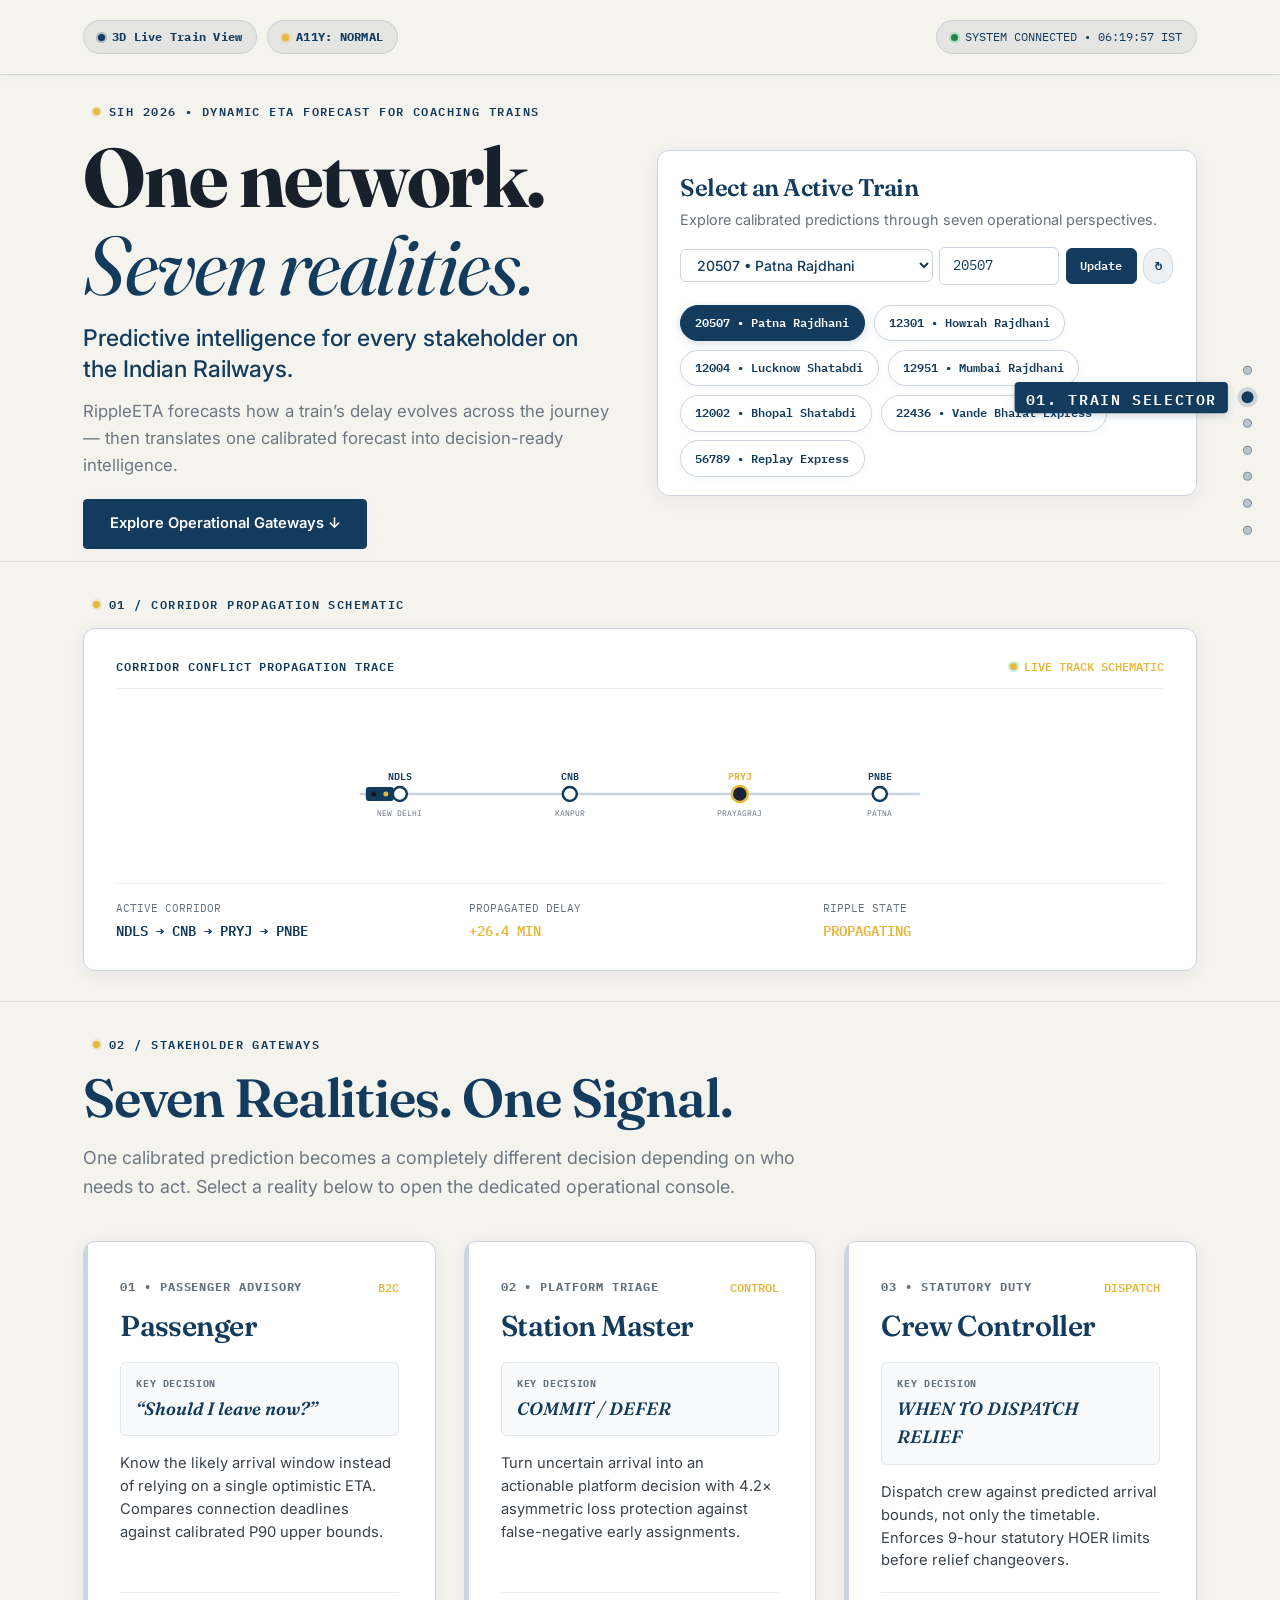
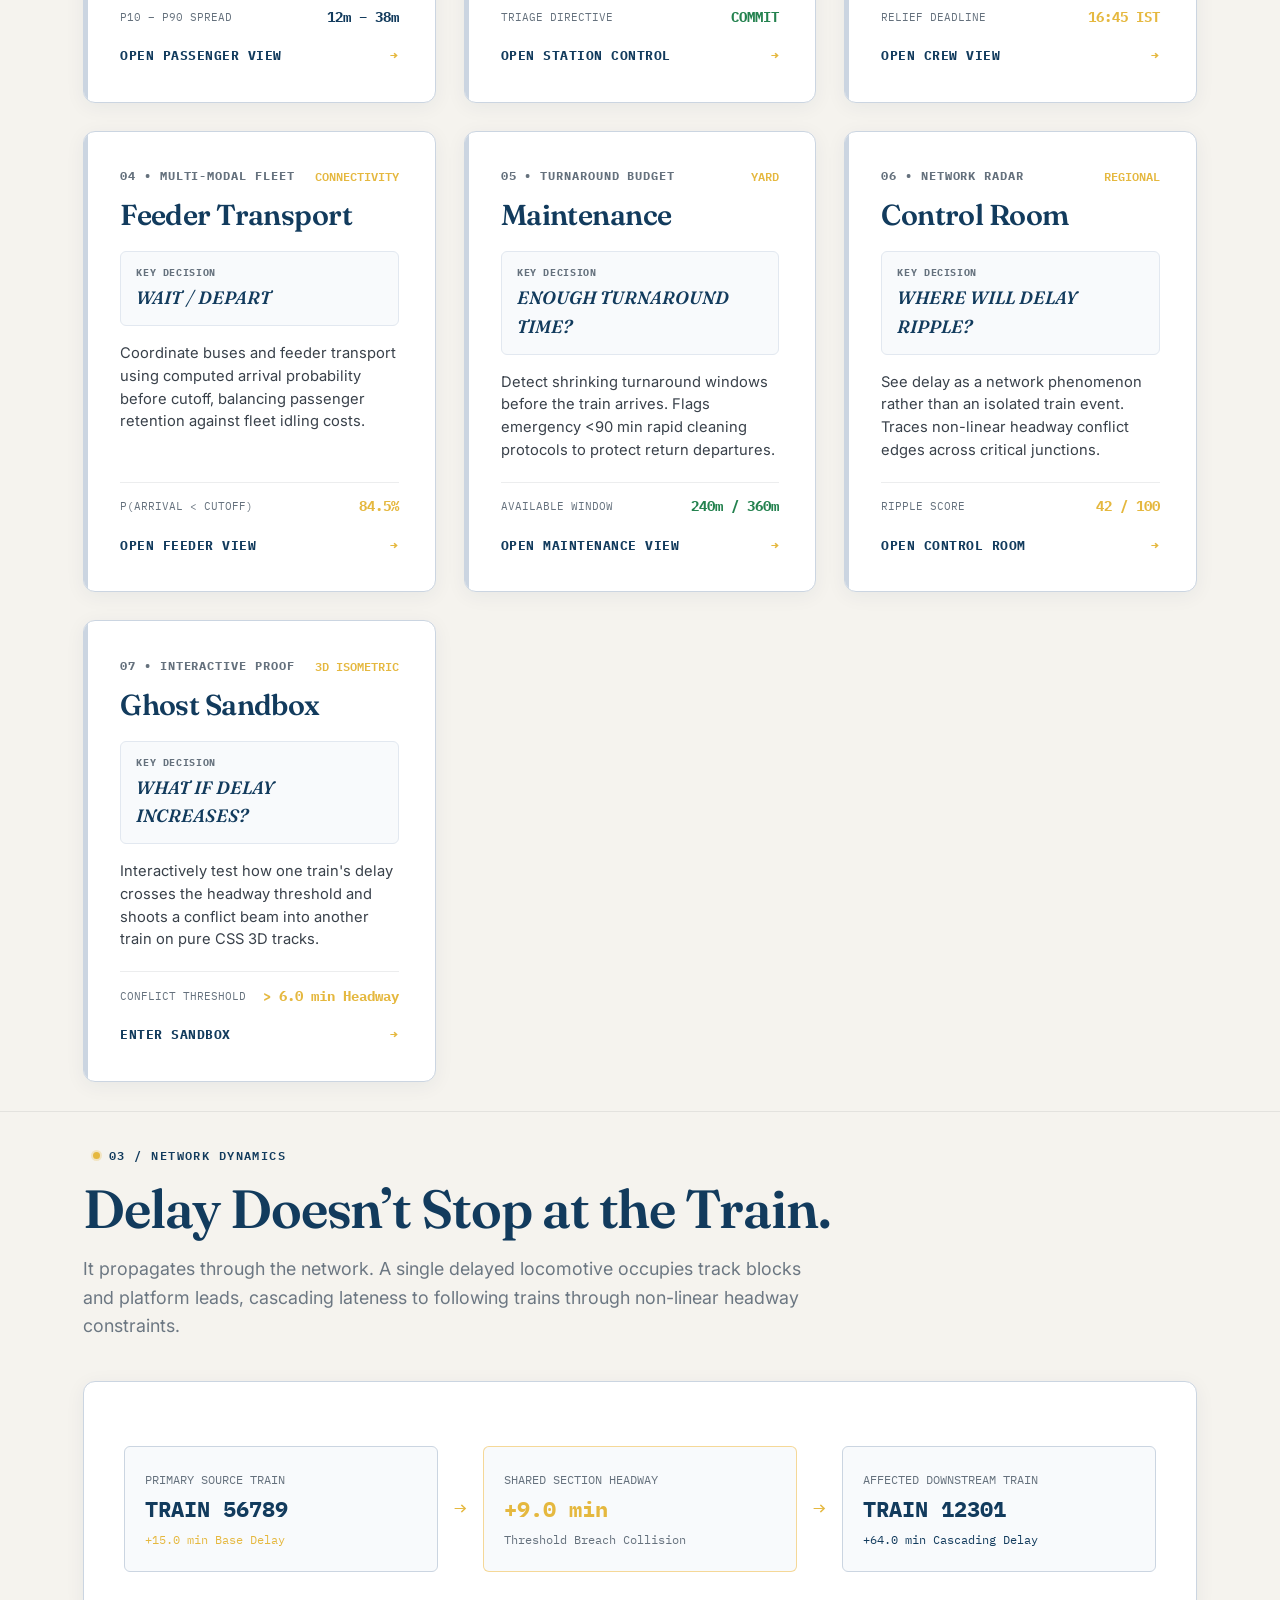
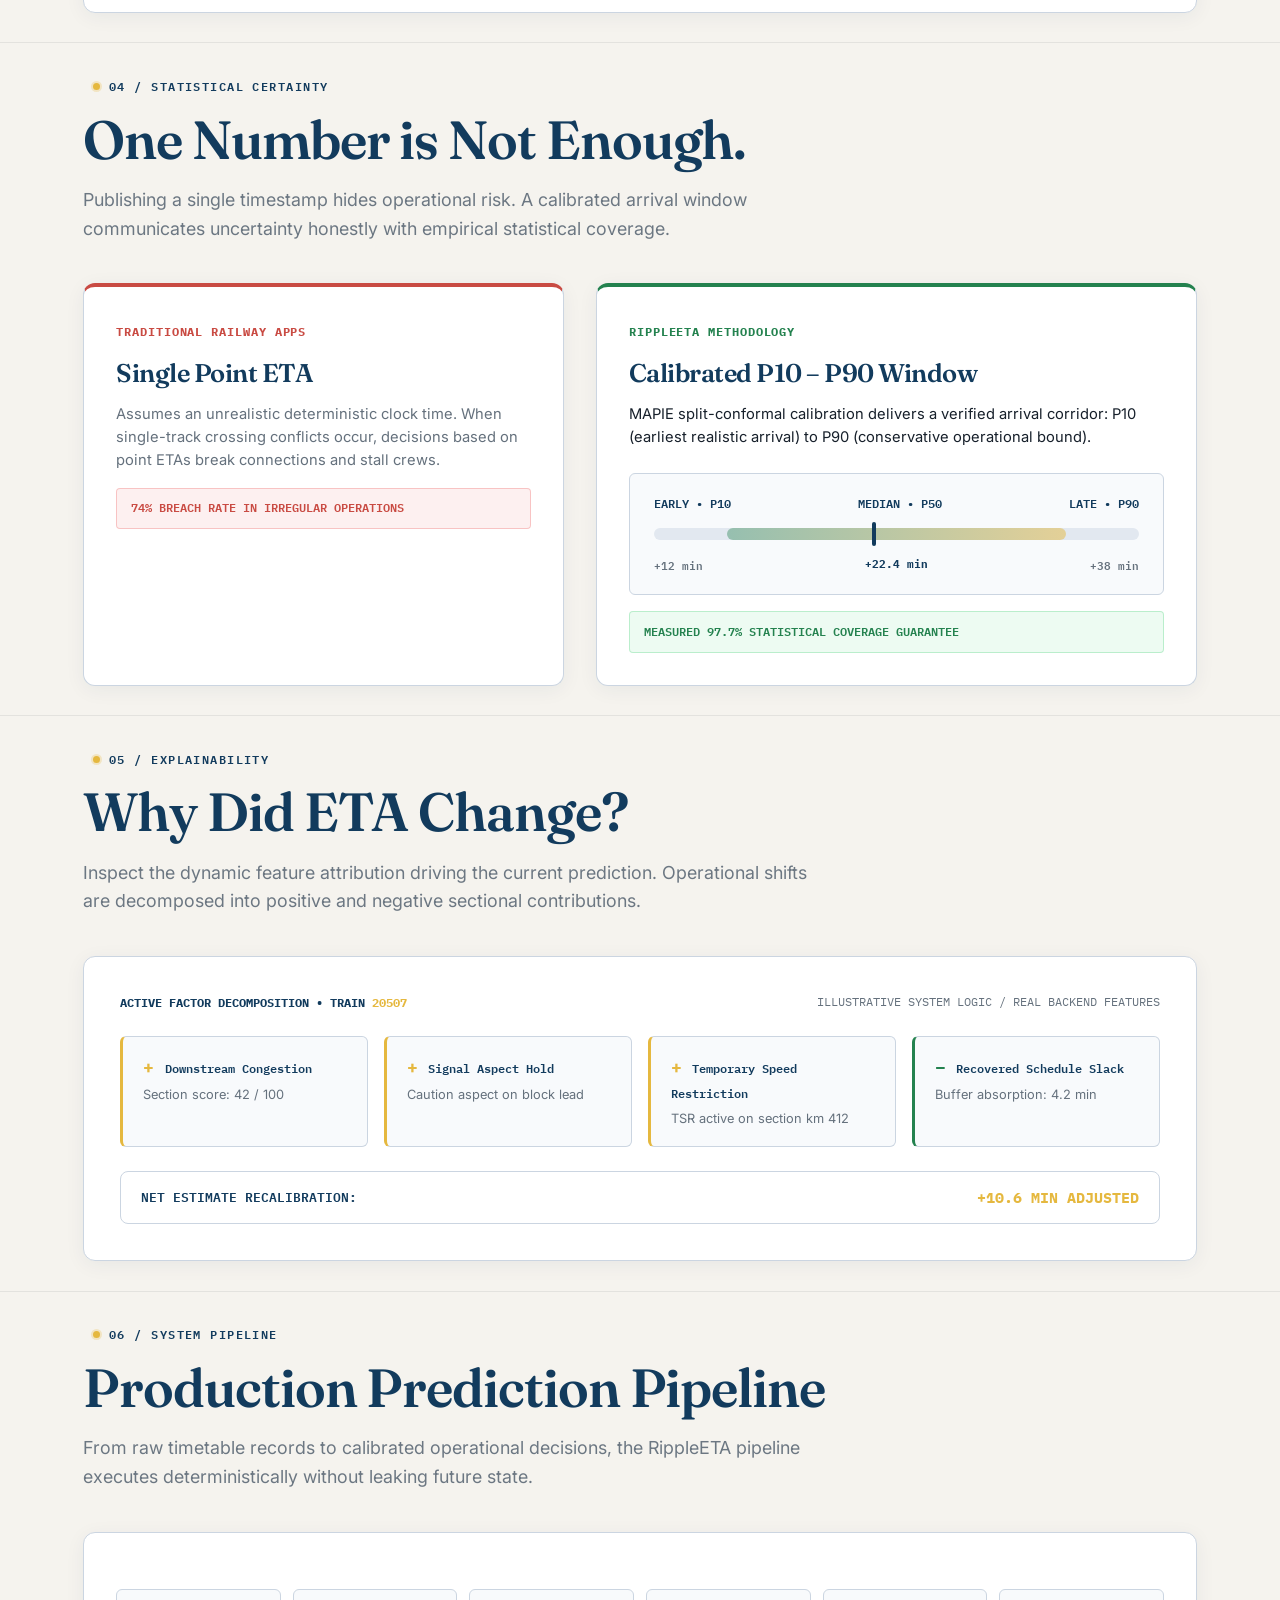
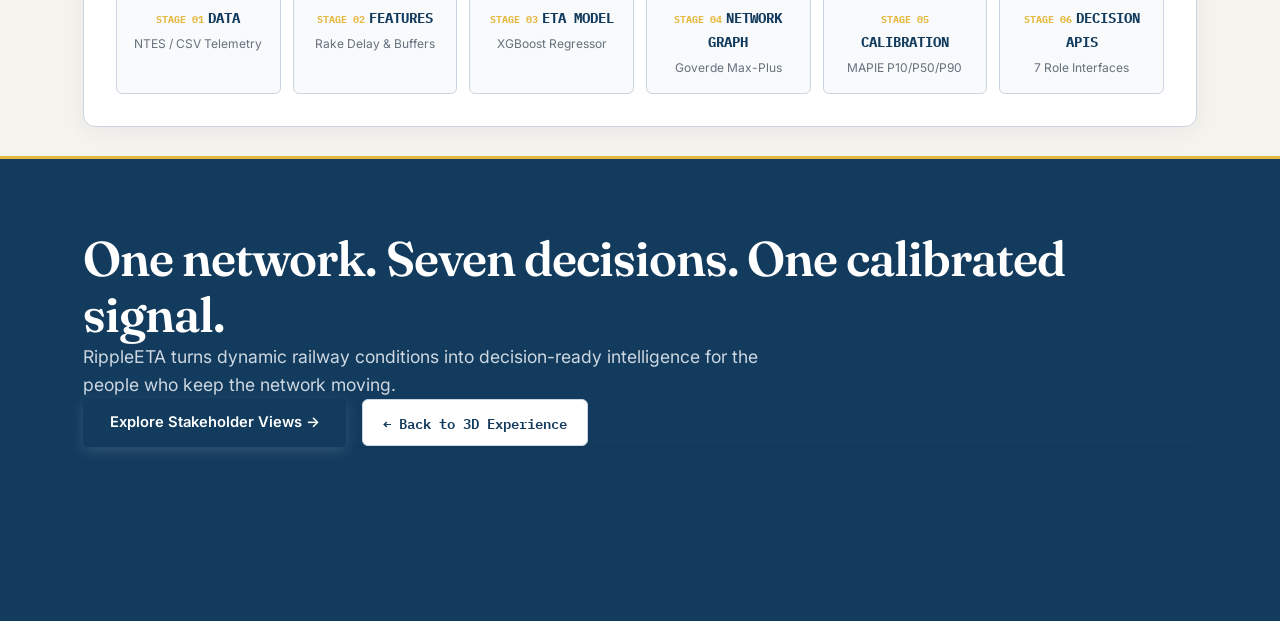
==== commit d0ecbafc: "Fix Vercel caching and update rewrites" ====
--- a/dashboard/index.html
+++ b/dashboard/index.html
@@ -5,7 +5,7 @@
   <title>RippleETA | One Network, Seven Realities</title>
   <meta name="viewport" content="width=device-width, initial-scale=1.0">
   <meta name="description" content="RippleETA: Dynamic Forecast of ETA for Coaching Trains. Predictive intelligence for every stakeholder on the Indian Railways.">
-  <link rel="stylesheet" href="styles.css">
+  <link rel="stylesheet" href="styles.css?v=2.1">
   <style>
     /* ==========================================================================
        PAGE 01 — EDITORIAL STAKEHOLDER GATEWAY
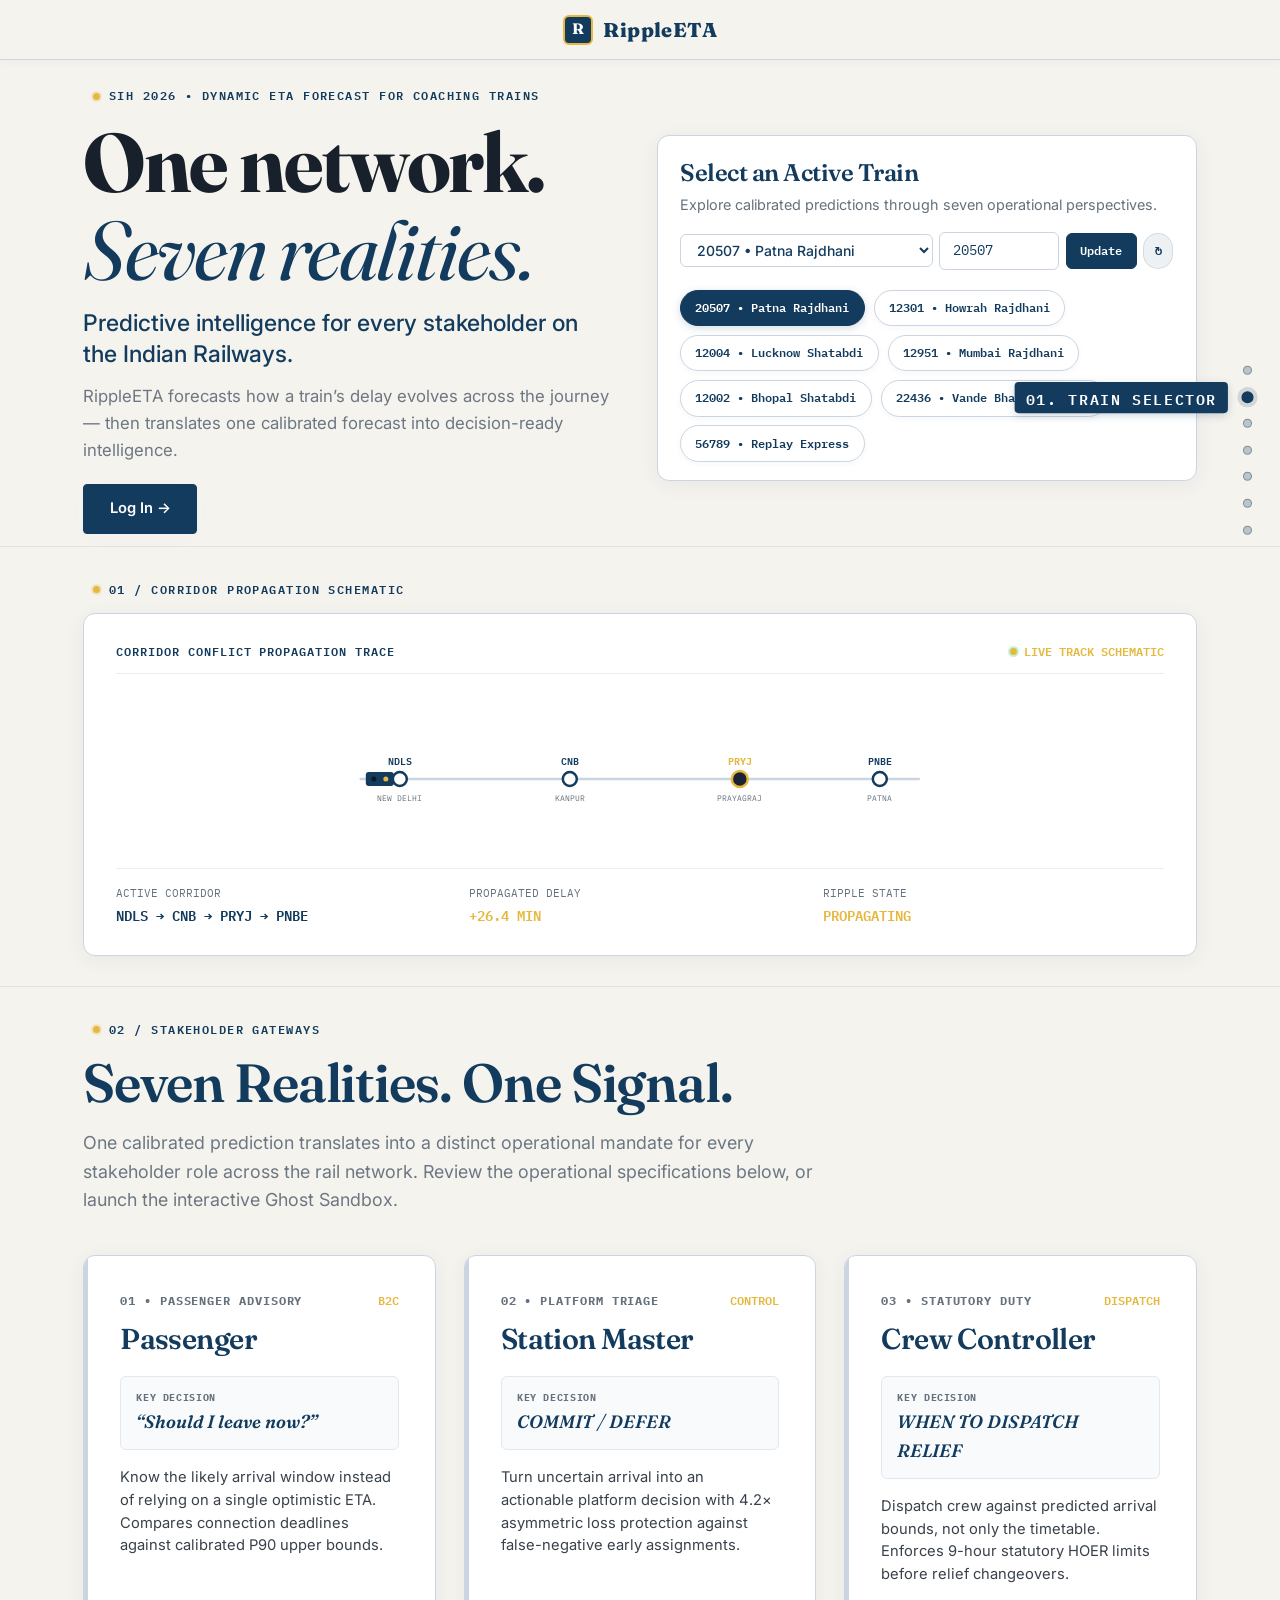
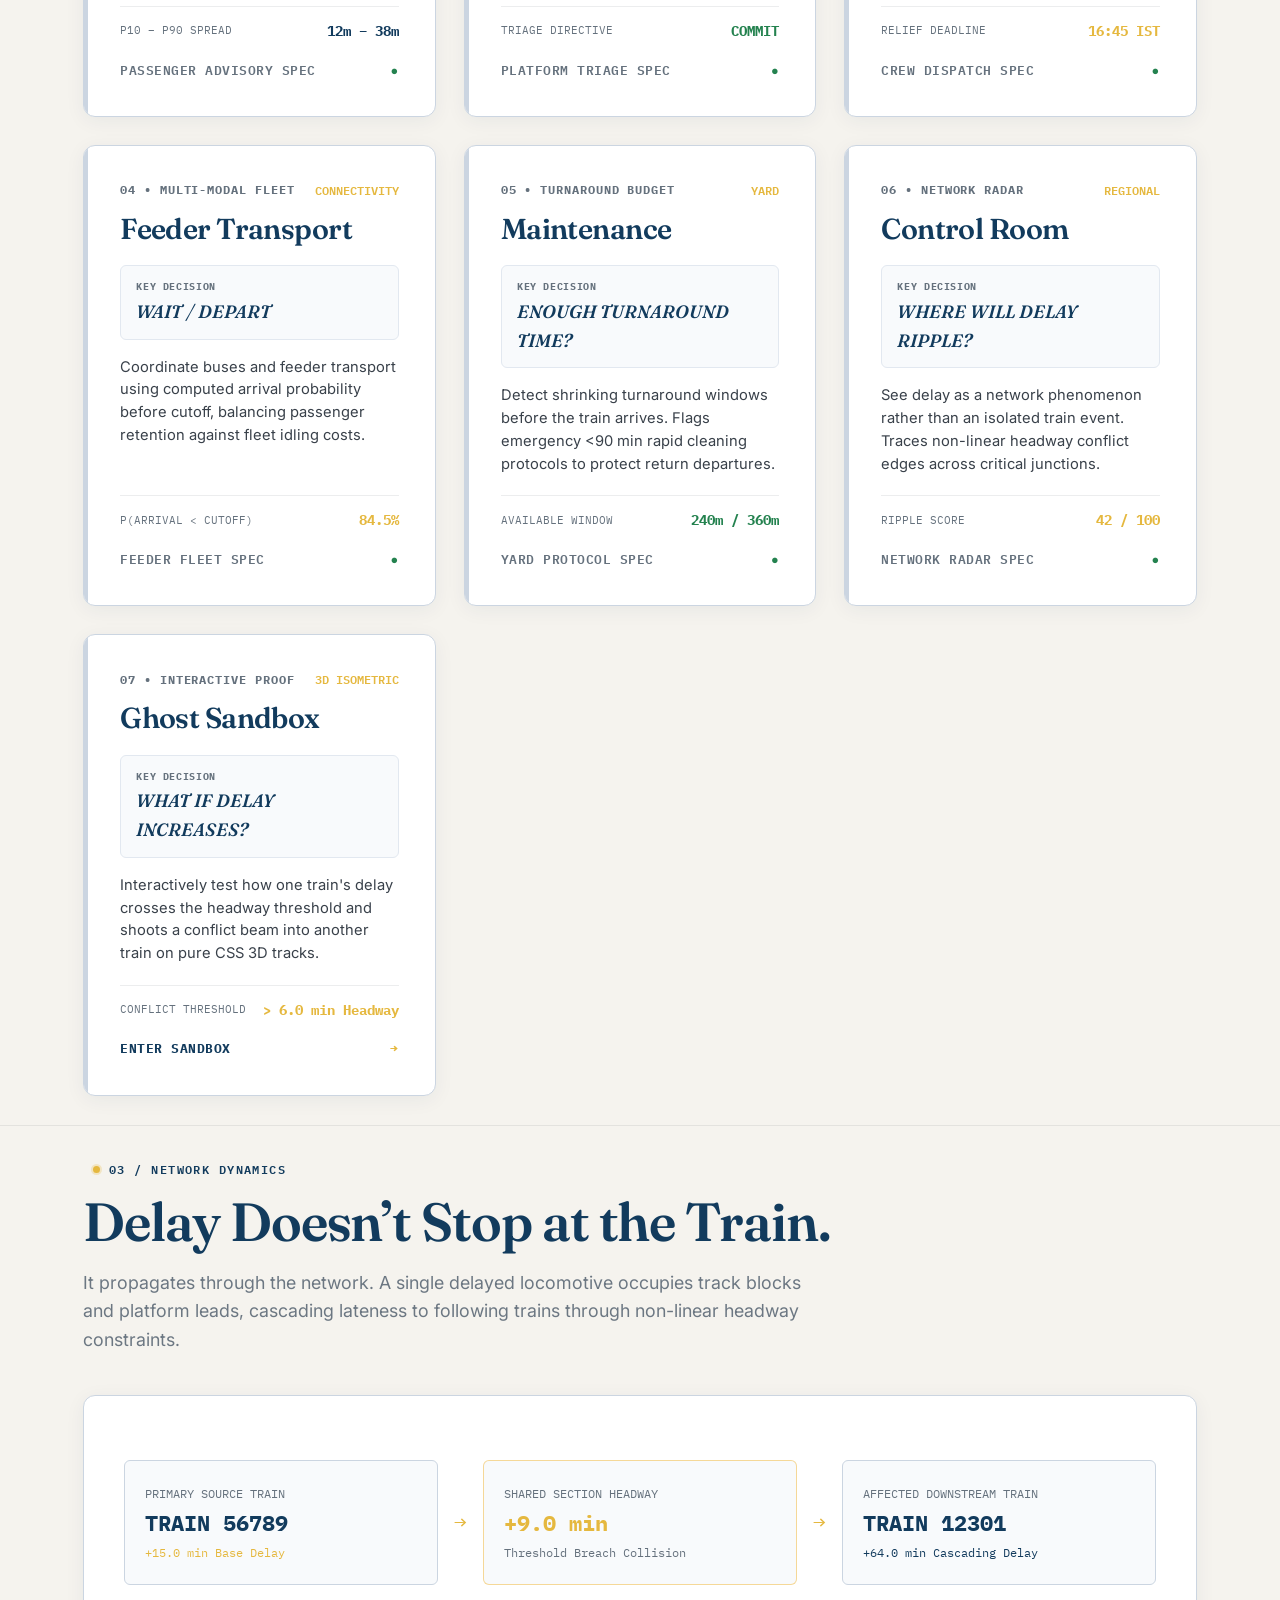
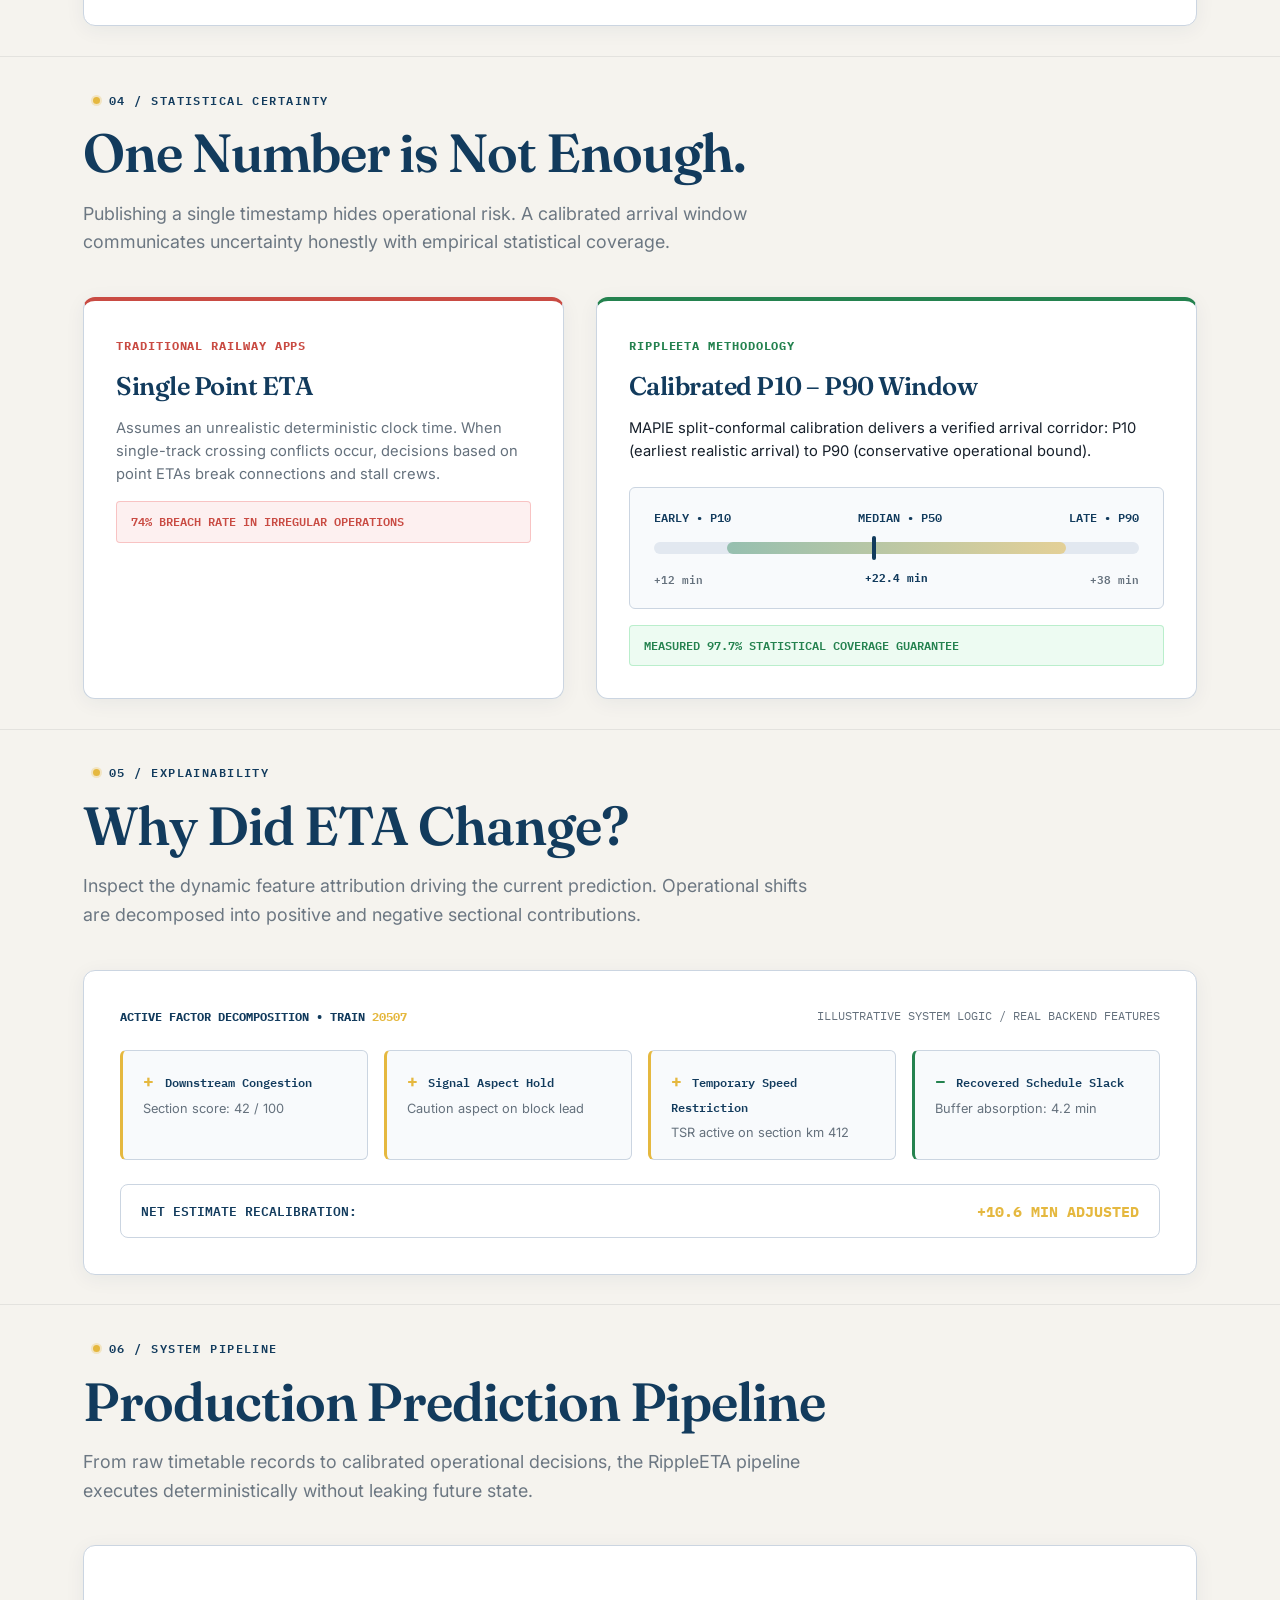
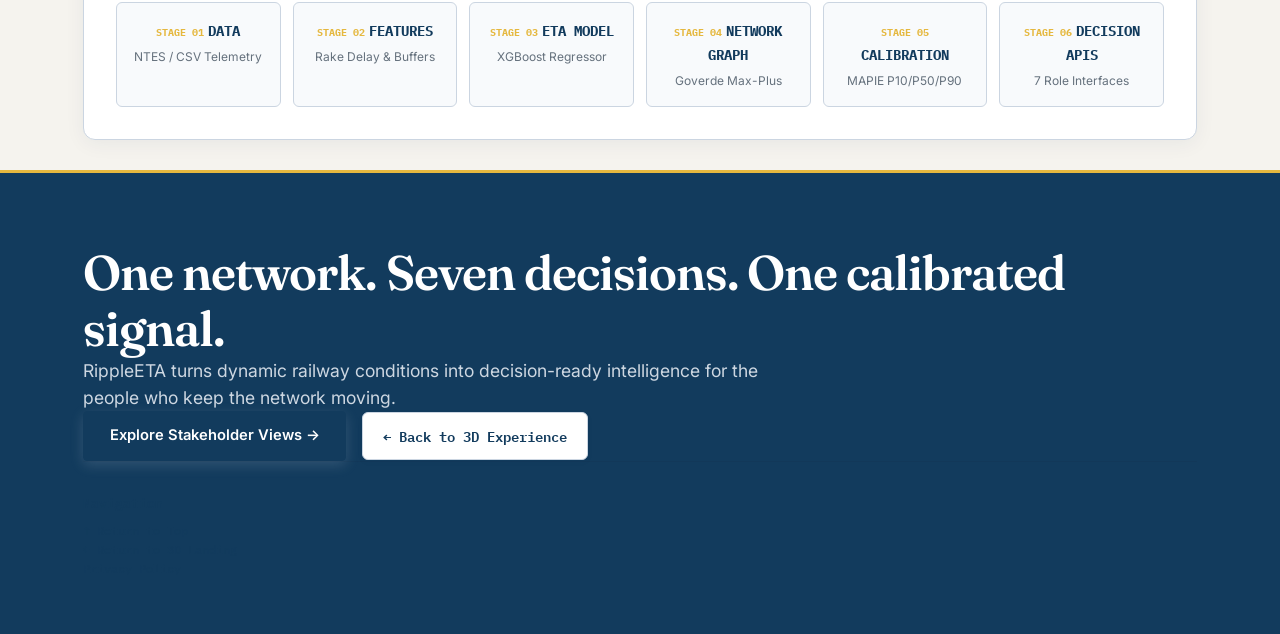
==== commit ca96dcad: "feat(ui): update stakeholder cards to informational display, fix sandbox return to dashboard, and re" ====
--- a/dashboard/index.html
+++ b/dashboard/index.html
@@ -1182,22 +1182,11 @@
   <!-- ====================================================================
        TOP UTILITY HEADER
        ==================================================================== -->
-  <header class="top-utility-bar">
-    <div class="utility-group">
-      <a href="/eta/index.html" class="utility-btn" id="btn-back-3d" aria-label="Launch 3D Live Train View">
-        <span class="status-dot-icon dot-blue"></span> <span data-i18n="btn-3d-view">3D Live Train View</span>
-      </a>
-      <button type="button" id="btn-a11y-toggle" class="utility-btn" aria-label="Toggle Colorblind Mode">
-        <span class="status-dot-icon dot-amber"></span> <span id="a11y-label">A11Y: NORMAL</span>
-      </button>
-    </div>
-
-    <div class="utility-group">
-      <div class="telemetry-pill">
-        <span class="telemetry-pulse"></span>
-        <span id="telemetry-sys-label">SYSTEM CONNECTED</span> &bull; <span id="clock-ist">--:--:-- IST</span>
-      </div>
-    </div>
+  <header class="top-utility-bar" style="display:flex; align-items:center; justify-content:center; padding:0.85rem 1.5rem; min-height:60px;">
+    <a class="brand" href="/" aria-label="RippleETA Home" style="display:inline-flex; align-items:center; gap:0.65rem; text-decoration:none; color:var(--primary);">
+      <span class="brand-mark" style="background:var(--primary); color:#FFFFFF; width:30px; height:30px; border-radius:6px; display:inline-flex; align-items:center; justify-content:center; font-size:0.95rem; font-family:var(--serif); font-weight:700; border:2px solid var(--signal, #E5B83F);">R</span>
+      <span class="brand-logotype" style="font-family:var(--display); font-weight:800; font-size:1.25rem; color:var(--primary); letter-spacing:0.02em;">RippleETA</span>
+    </a>
   </header>
 
   <!-- ====================================================================
@@ -1222,8 +1211,8 @@
             RippleETA forecasts how a train&rsquo;s delay evolves across the journey &mdash; then translates one calibrated forecast into decision-ready intelligence.
           </p>
           <div class="hero-cta-row">
-            <a href="#gateways" class="cta-primary">
-              Explore Operational Gateways &darr;
+            <a href="login.html" class="cta-primary" id="hero-login-btn">
+              Log In &rarr;
             </a>
           </div>
         </div>
@@ -1388,12 +1377,12 @@
       </div>
       <h2 class="section-title">Seven Realities. One Signal.</h2>
       <p class="section-lead">
-        One calibrated prediction becomes a completely different decision depending on who needs to act. Select a reality below to open the dedicated operational console.
+        One calibrated prediction translates into a distinct operational mandate for every stakeholder role across the rail network. Review the operational specifications below, or launch the interactive Ghost Sandbox.
       </p>
 
       <div class="gateways-grid">
         <!-- 01. Passenger -->
-        <a href="passenger.html" class="ticket-gateway-card" data-role="passenger">
+        <div class="ticket-gateway-card" data-role="passenger">
           <div class="card-top-row">
             <span class="card-kicker">01 &bull; PASSENGER ADVISORY</span>
             <span class="card-role-num">B2C</span>
@@ -1410,14 +1399,14 @@
             <span class="signal-name">P10 &ndash; P90 Spread</span>
             <span class="signal-val" id="card-pax-spread">12m &ndash; 38m</span>
           </div>
-          <div class="card-cta-row">
-            <span>OPEN PASSENGER VIEW</span>
-            <span class="cta-arrow">&rarr;</span>
-          </div>
-        </a>
+          <div class="card-cta-row" style="color:var(--muted); font-weight:600;">
+            <span>PASSENGER ADVISORY SPEC</span>
+            <span style="color:var(--success);">&#x25CF;</span>
+          </div>
+        </div>
 
         <!-- 02. Station Master -->
-        <a href="station-master.html" class="ticket-gateway-card" data-role="station_master">
+        <div class="ticket-gateway-card" data-role="station_master">
           <div class="card-top-row">
             <span class="card-kicker">02 &bull; PLATFORM TRIAGE</span>
             <span class="card-role-num">CONTROL</span>
@@ -1434,14 +1423,14 @@
             <span class="signal-name">Triage Directive</span>
             <span class="signal-val green" id="card-sm-directive">COMMIT</span>
           </div>
-          <div class="card-cta-row">
-            <span>OPEN STATION CONTROL</span>
-            <span class="cta-arrow">&rarr;</span>
-          </div>
-        </a>
+          <div class="card-cta-row" style="color:var(--muted); font-weight:600;">
+            <span>PLATFORM TRIAGE SPEC</span>
+            <span style="color:var(--success);">&#x25CF;</span>
+          </div>
+        </div>
 
         <!-- 03. Crew Controller -->
-        <a href="crew.html" class="ticket-gateway-card" data-role="crew_controller">
+        <div class="ticket-gateway-card" data-role="crew_controller">
           <div class="card-top-row">
             <span class="card-kicker">03 &bull; STATUTORY DUTY</span>
             <span class="card-role-num">DISPATCH</span>
@@ -1458,14 +1447,14 @@
             <span class="signal-name">Relief Deadline</span>
             <span class="signal-val amber" id="card-crew-deadline">16:45 IST</span>
           </div>
-          <div class="card-cta-row">
-            <span>OPEN CREW VIEW</span>
-            <span class="cta-arrow">&rarr;</span>
-          </div>
-        </a>
+          <div class="card-cta-row" style="color:var(--muted); font-weight:600;">
+            <span>CREW DISPATCH SPEC</span>
+            <span style="color:var(--success);">&#x25CF;</span>
+          </div>
+        </div>
 
         <!-- 04. Feeder Transport -->
-        <a href="feeder.html" class="ticket-gateway-card" data-role="feeder_transport">
+        <div class="ticket-gateway-card" data-role="feeder_transport">
           <div class="card-top-row">
             <span class="card-kicker">04 &bull; MULTI-MODAL FLEET</span>
             <span class="card-role-num">CONNECTIVITY</span>
@@ -1482,14 +1471,14 @@
             <span class="signal-name">P(Arrival &lt; Cutoff)</span>
             <span class="signal-val amber" id="card-feeder-prob">84.5%</span>
           </div>
-          <div class="card-cta-row">
-            <span>OPEN FEEDER VIEW</span>
-            <span class="cta-arrow">&rarr;</span>
-          </div>
-        </a>
+          <div class="card-cta-row" style="color:var(--muted); font-weight:600;">
+            <span>FEEDER FLEET SPEC</span>
+            <span style="color:var(--success);">&#x25CF;</span>
+          </div>
+        </div>
 
         <!-- 05. Maintenance -->
-        <a href="maintenance.html" class="ticket-gateway-card" data-role="maintenance">
+        <div class="ticket-gateway-card" data-role="maintenance">
           <div class="card-top-row">
             <span class="card-kicker">05 &bull; TURNAROUND BUDGET</span>
             <span class="card-role-num">YARD</span>
@@ -1506,14 +1495,14 @@
             <span class="signal-name">Available Window</span>
             <span class="signal-val green" id="card-maint-window">240m / 360m</span>
           </div>
-          <div class="card-cta-row">
-            <span>OPEN MAINTENANCE VIEW</span>
-            <span class="cta-arrow">&rarr;</span>
-          </div>
-        </a>
+          <div class="card-cta-row" style="color:var(--muted); font-weight:600;">
+            <span>YARD PROTOCOL SPEC</span>
+            <span style="color:var(--success);">&#x25CF;</span>
+          </div>
+        </div>
 
         <!-- 06. Control Room -->
-        <a href="control.html" class="ticket-gateway-card" data-role="control_room">
+        <div class="ticket-gateway-card" data-role="control_room">
           <div class="card-top-row">
             <span class="card-kicker">06 &bull; NETWORK RADAR</span>
             <span class="card-role-num">REGIONAL</span>
@@ -1530,11 +1519,11 @@
             <span class="signal-name">Ripple Score</span>
             <span class="signal-val amber" id="card-control-ripple">42 / 100</span>
           </div>
-          <div class="card-cta-row">
-            <span>OPEN CONTROL ROOM</span>
-            <span class="cta-arrow">&rarr;</span>
-          </div>
-        </a>
+          <div class="card-cta-row" style="color:var(--muted); font-weight:600;">
+            <span>NETWORK RADAR SPEC</span>
+            <span style="color:var(--success);">&#x25CF;</span>
+          </div>
+        </div>
 
         <!-- 07. Ghost Sandbox -->
         <a href="sandbox.html" class="ticket-gateway-card" data-role="sandbox">
@@ -2181,10 +2170,13 @@
         btn.classList.toggle('active', btn.dataset.train === activeTrainId);
       });
 
-      // Update Gateway href links to carry ?train=...
-      document.querySelectorAll('.ticket-gateway-card').forEach(card => {
-        const baseHref = card.getAttribute('href').split('?')[0];
-        card.setAttribute('href', `${baseHref}?train=${encodeURIComponent(activeTrainId)}`);
+      // Update Gateway href links to carry ?train=... (only for clickable cards like Ghost Sandbox)
+      document.querySelectorAll('.ticket-gateway-card[href]').forEach(card => {
+        const href = card.getAttribute('href');
+        if (href) {
+          const baseHref = href.split('?')[0];
+          card.setAttribute('href', `${baseHref}?train=${encodeURIComponent(activeTrainId)}`);
+        }
       });
 
       // Immediate 0ms rendering of schematic with metadata & cached/default bounds
@@ -2285,12 +2277,13 @@
     }
     loadNetworkRippleDemo();
 
-    // ── Setup Gateway Click with Transparent Demo Session ─────────────────────
-    document.querySelectorAll('.ticket-gateway-card').forEach(card => {
+    // ── Setup Gateway Click with Transparent Demo Session (Only for cards with href) ─────
+    document.querySelectorAll('.ticket-gateway-card[href]').forEach(card => {
       card.addEventListener('click', async (e) => {
         e.preventDefault();
-        const role = card.dataset.role || 'passenger';
+        const role = card.dataset.role || 'sandbox';
         const targetUrl = card.getAttribute('href');
+        if (!targetUrl) return;
 
         try {
           const res = await fetch(`${API_BASE}/api/auth/demo`, {
--- a/dashboard/styles.css
+++ b/dashboard/styles.css
@@ -93,7 +93,139 @@
 .brand strong, .brand-mark {
 }
 
-.command-bar {
+/* ── Modern Quick Corridor & Train Selector Design ─────────────────────── */
+.corridor-bar {
+  display: flex;
+  align-items: center;
+  justify-content: space-between;
+  gap: 1.25rem;
+  flex-wrap: wrap;
+  margin-bottom: 1.75rem;
+  padding: 1rem 1.35rem;
+  background: var(--surface, #FFFFFF);
+  border: 1px solid rgba(18, 59, 93, 0.16);
+  border-radius: 12px;
+  box-shadow: 0 4px 16px rgba(18, 59, 93, 0.05);
+}
+
+.train-input-group {
+  display: inline-flex;
+  align-items: center;
+  background: #FFFFFF;
+  border: 1.5px solid rgba(18, 59, 93, 0.22);
+  border-radius: 8px;
+  overflow: hidden;
+  box-shadow: 0 2px 6px rgba(18, 59, 93, 0.04);
+  transition: all 0.2s cubic-bezier(0.4, 0, 0.2, 1);
+  padding: 2px;
+}
+
+.train-input-group:focus-within {
+  border-color: var(--primary, #123B5D);
+  box-shadow: 0 0 0 3px rgba(18, 59, 93, 0.15);
+}
+
+.train-input-group label {
+  font-family: var(--mono, 'JetBrains Mono', monospace);
+  font-size: 0.72rem;
+  font-weight: 800;
+  color: var(--primary, #123B5D);
+  padding: 0.4rem 0.75rem;
+  background: rgba(18, 59, 93, 0.06);
+  border-right: 1px solid rgba(18, 59, 93, 0.15);
+  letter-spacing: 0.08em;
+  display: flex;
+  align-items: center;
+  border-radius: 6px 0 0 6px;
+  user-select: none;
+}
+
+.train-input {
+  border: none;
+  outline: none;
+  background: transparent;
+  padding: 0.45rem 0.75rem;
+  font-family: var(--mono, 'JetBrains Mono', monospace);
+  font-weight: 700;
+  font-size: 0.95rem;
+  color: var(--primary, #123B5D);
+  width: 110px;
+  letter-spacing: 0.06em;
+}
+
+.train-input-group .btn-refresh {
+  border: none;
+  outline: none;
+  background: var(--primary, #123B5D);
+  color: #FFFFFF;
+  width: 34px;
+  height: 34px;
+  border-radius: 6px;
+  display: inline-flex;
+  align-items: center;
+  justify-content: center;
+  cursor: pointer;
+  transition: all 0.2s ease;
+  padding: 0;
+  margin-left: 2px;
+}
+
+.train-input-group .btn-refresh:hover {
+  background: #0D263D;
+  transform: scale(1.04);
+}
+
+.train-input-group .btn-refresh:active {
+  transform: scale(0.94);
+}
+
+.corridor-label {
+  font-family: var(--mono, 'JetBrains Mono', monospace);
+  font-size: 0.74rem;
+  font-weight: 800;
+  color: var(--primary, #123B5D);
+  letter-spacing: 0.08em;
+  white-space: nowrap;
+}
+
+.corridor-chips {
+  display: flex;
+  align-items: center;
+  gap: 0.55rem;
+  flex-wrap: wrap;
+}
+
+.train-chip {
+  background: #FFFFFF;
+  border: 1px solid rgba(18, 59, 93, 0.18);
+  color: var(--primary, #123B5D);
+  padding: 0.42rem 0.85rem;
+  border-radius: 20px;
+  font-family: var(--mono, 'JetBrains Mono', monospace);
+  font-size: 0.78rem;
+  font-weight: 600;
+  cursor: pointer;
+  transition: all 0.2s cubic-bezier(0.4, 0, 0.2, 1);
+  display: inline-flex;
+  align-items: center;
+  gap: 0.4rem;
+  box-shadow: 0 1px 3px rgba(18, 59, 93, 0.04);
+}
+
+.train-chip:hover {
+  background: rgba(18, 59, 93, 0.07);
+  border-color: var(--primary, #123B5D);
+  transform: translateY(-1px);
+  box-shadow: 0 3px 8px rgba(18, 59, 93, 0.1);
+}
+
+.train-chip.is-active {
+  background: var(--primary, #123B5D);
+  color: #FFFFFF;
+  border-color: var(--primary, #123B5D);
+  font-weight: 700;
+  box-shadow: 0 3px 10px rgba(18, 59, 93, 0.25);
+  transform: translateY(-1px);
 }
 
 .view-heading h2, h1, h2, h3, h4, h5, h6 {
@@ -2781,32 +2913,43 @@
 .timeline-list::before {
     content: '';
     position: absolute;
-    left: 8px; top: 0; bottom: 0;
+    left: 7px;
+    top: 10px;
+    bottom: 20px;
     width: 2px;
-    background: rgba(27,42,74,0.1);
+    background: rgba(18, 59, 93, 0.2);
+    z-index: 0;
 }
 .timeline-item {
     display: flex;
-    align-items: center;
-    gap: 1.5rem;
+    align-items: flex-start;
+    gap: 1.25rem;
     margin-bottom: 1.5rem;
     position: relative;
 }
+.timeline-item:last-child {
+    margin-bottom: 0;
+}
 .timeline-dot {
-    width: 18px; height: 18px;
+    width: 16px; height: 16px;
     border-radius: 50%;
-    background: var(--surface);
-    border: 2px solid var(--primary);
+    background: var(--surface, #FFFFFF);
+    border: 2.5px solid var(--primary, #123B5D);
     position: relative;
-    z-index: 1;
+    z-index: 2;
+    margin-top: 3px;
+    flex-shrink: 0;
+    box-sizing: border-box;
+    transition: all 0.2s ease;
 }
 .timeline-item.is-arrived .timeline-dot {
-    background: var(--primary);
+    background: var(--success, #24824F);
+    border-color: var(--success, #24824F);
 }
 .timeline-item.is-current .timeline-dot {
-    border-color: var(--signal);
-    background: var(--signal);
-    box-shadow: 0 0 0 4px rgba(232, 163, 61, 0.2);
+    background: var(--signal, #E5B83F);
+    border-color: var(--signal, #E5B83F);
+    box-shadow: 0 0 0 4px rgba(229, 184, 63, 0.25);
 }
 .timeline-content {
     flex: 1;
@@ -3837,3 +3980,45 @@
   color: #5F7185 !important;
 }
 
+/* Topbar Return Button (Top-Left Corner Navigation) */
+.topbar-return-btn {
+  position: absolute;
+  left: 1.5rem;
+  display: inline-flex;
+  align-items: center;
+  gap: 0.45rem;
+  font-family: var(--sans, 'Inter', sans-serif);
+  font-size: 0.82rem;
+  font-weight: 600;
+  color: var(--primary, #123B5D);
+  background: #FFFFFF;
+  border: 1px solid var(--line, #CBD5E1);
+  padding: 0.4rem 0.85rem;
+  border-radius: 6px;
+  text-decoration: none;
+  transition: all 0.2s cubic-bezier(0.16, 1, 0.3, 1);
+  box-shadow: 0 1px 3px rgba(0,0,0,0.05);
+  cursor: pointer;
+  z-index: 100;
+}
+
+.topbar-return-btn:hover {
+  background: var(--primary, #123B5D) !important;
+  color: #FFFFFF !important;
+  border-color: var(--primary, #123B5D) !important;
+  transform: translateX(-2px);
+  box-shadow: 0 4px 12px rgba(18, 59, 93, 0.15);
+}
+
+.topbar-return-btn:active {
+  transform: translateX(0);
+}
+
+@media (max-width: 640px) {
+  .topbar-return-btn span:last-child {
+    display: none;
+  }
+  .topbar-return-btn {
+    padding: 0.4rem 0.6rem;
+  }
+}
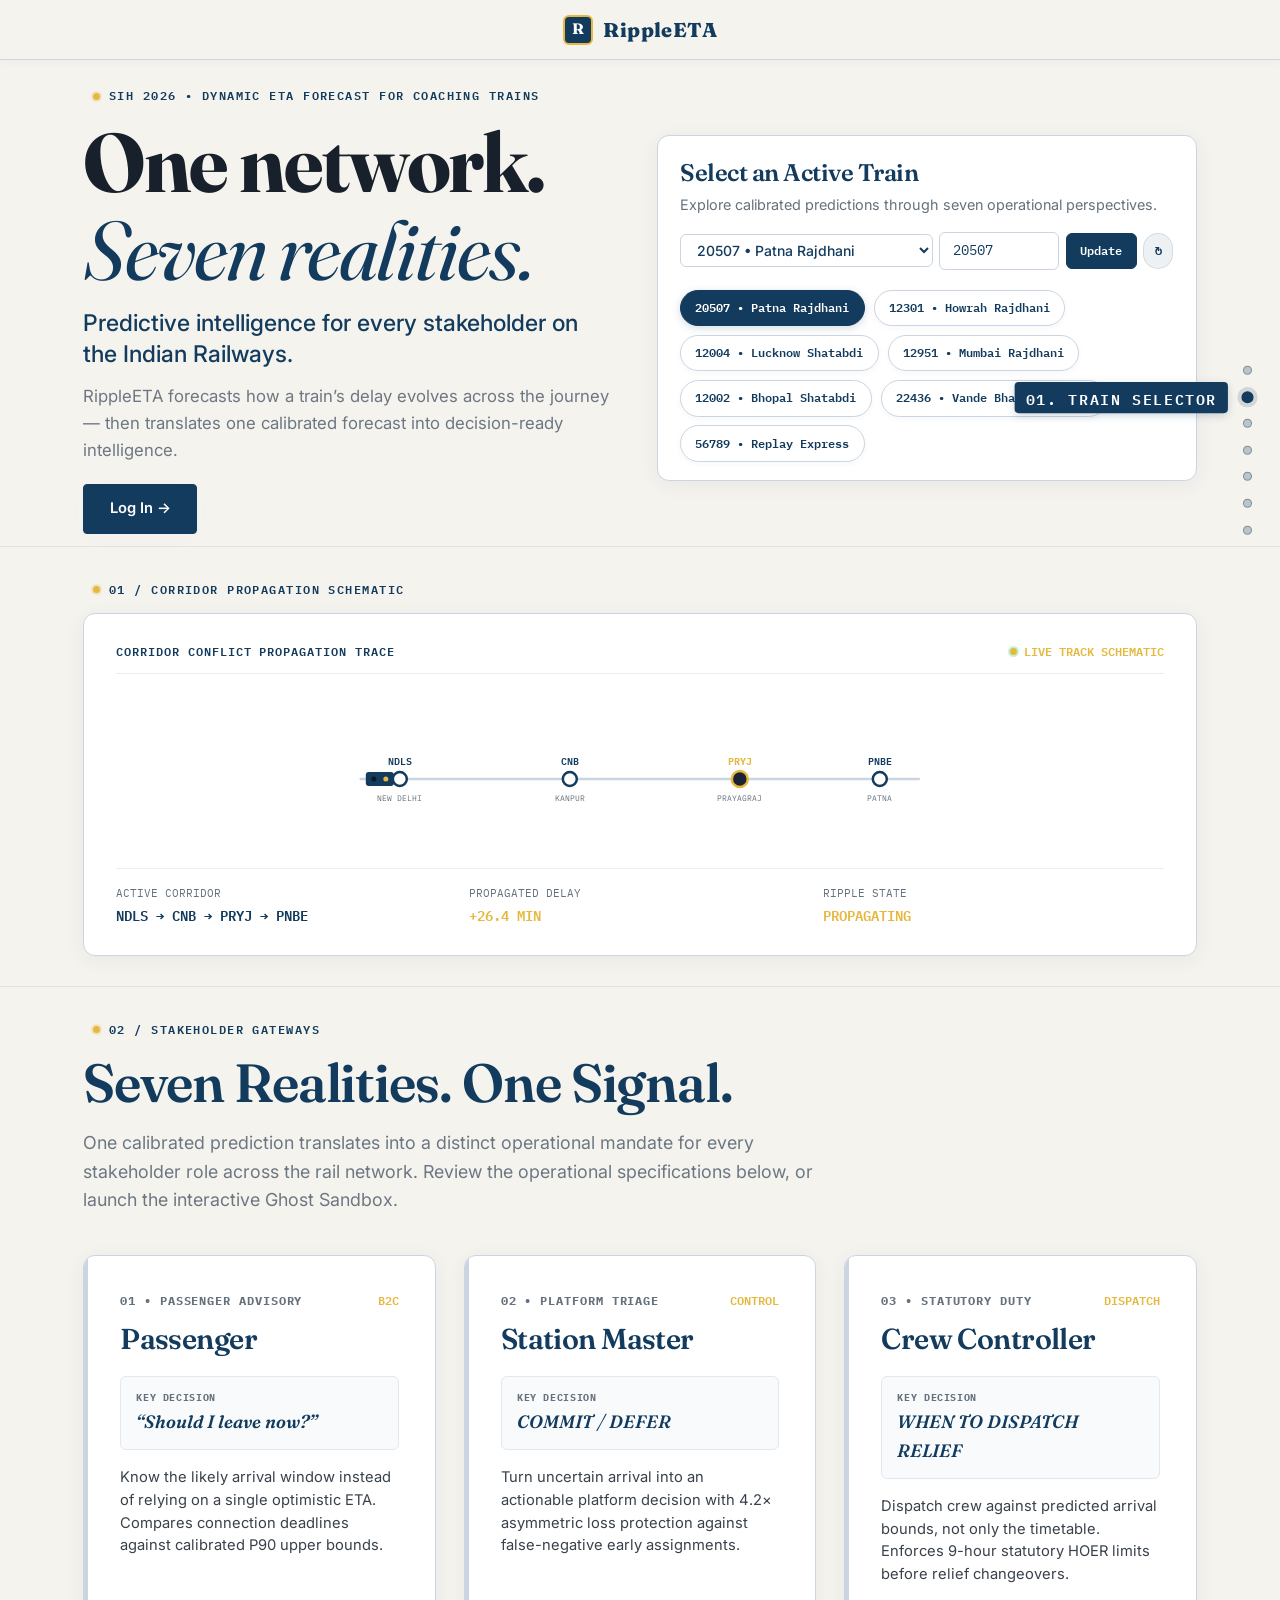
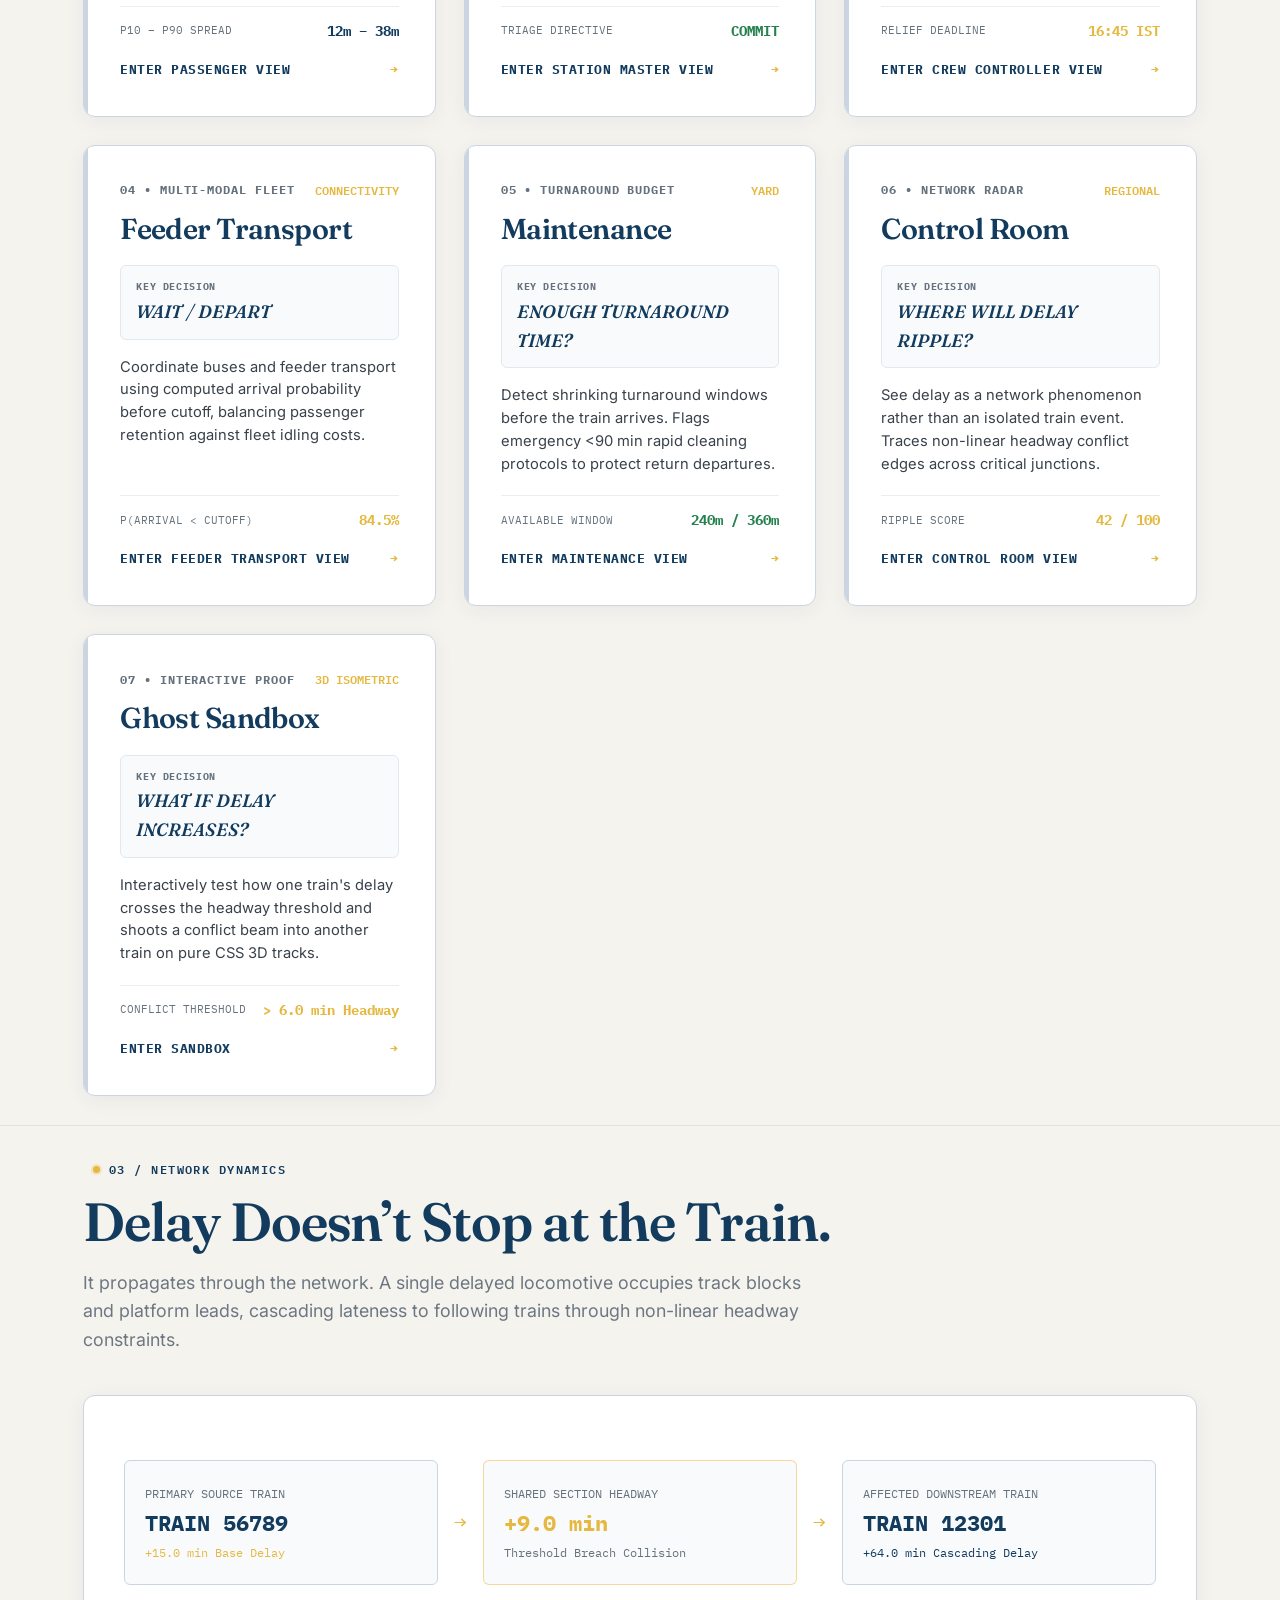
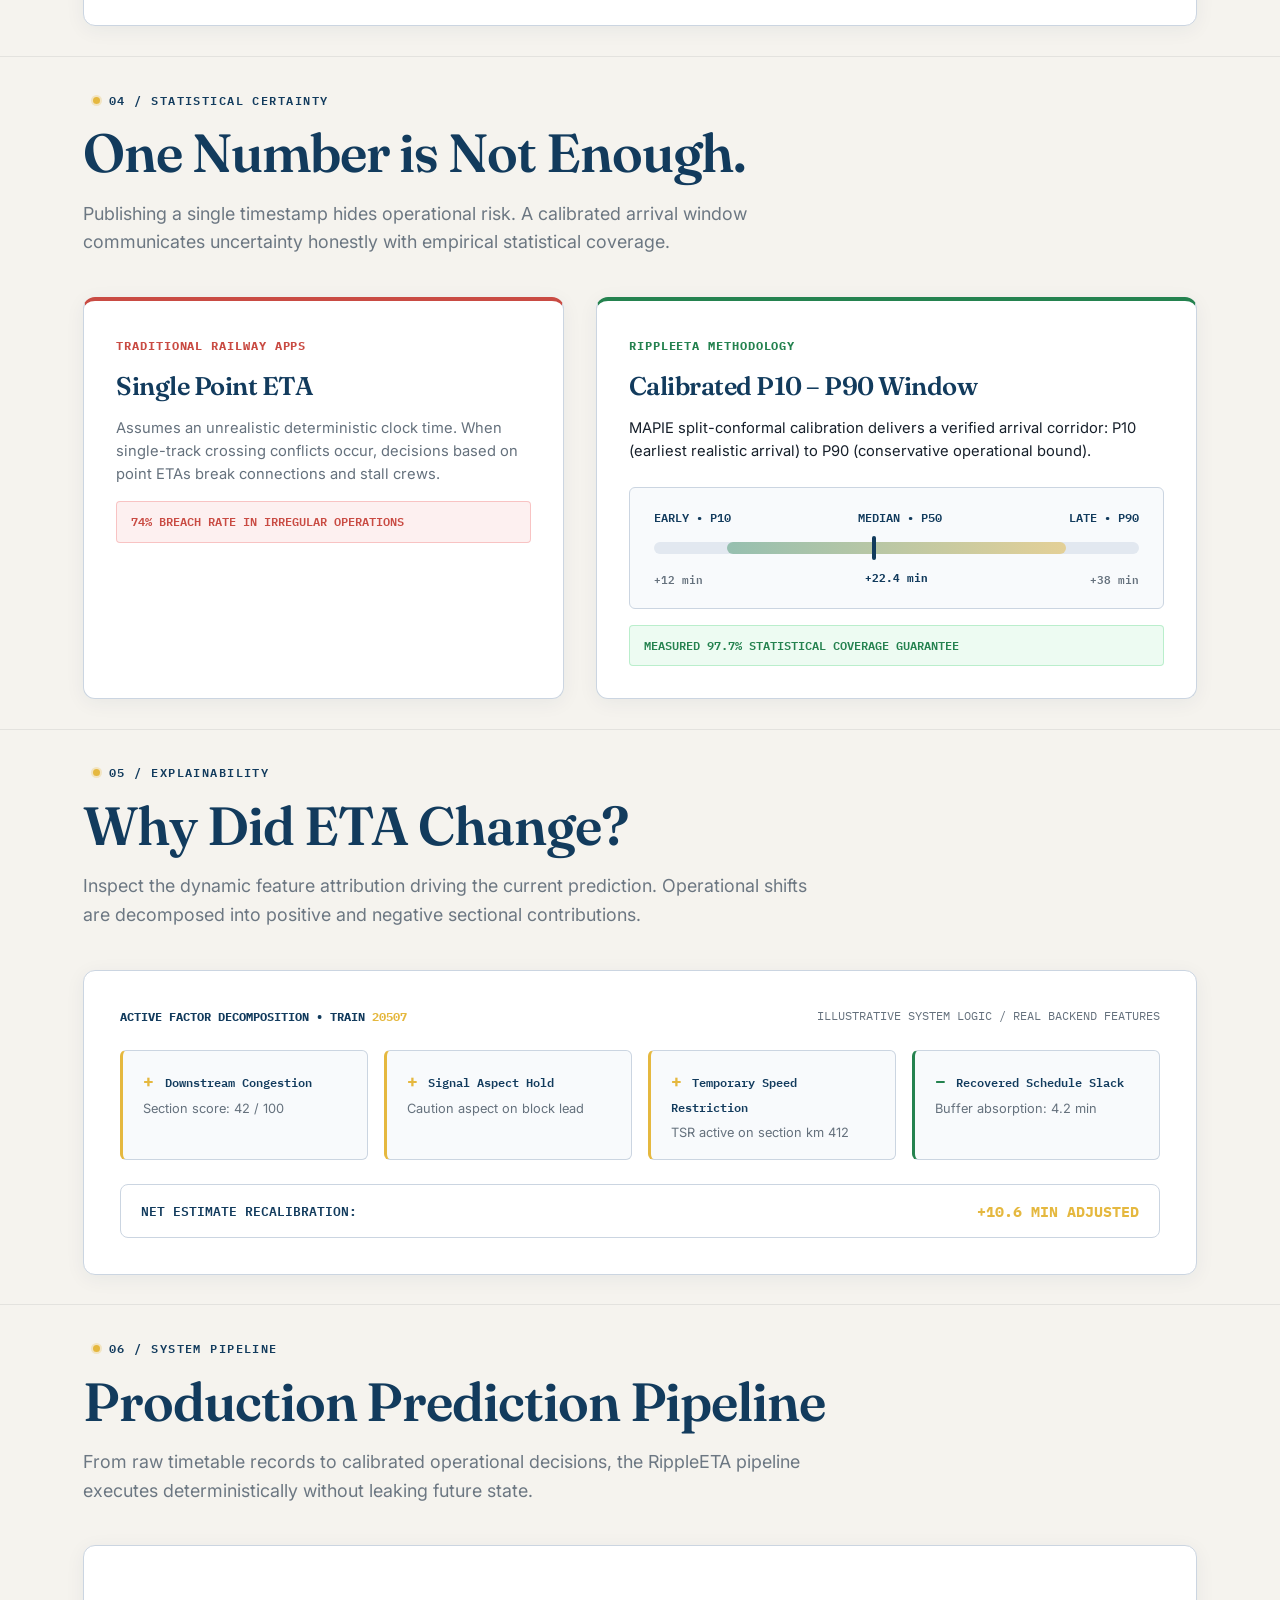
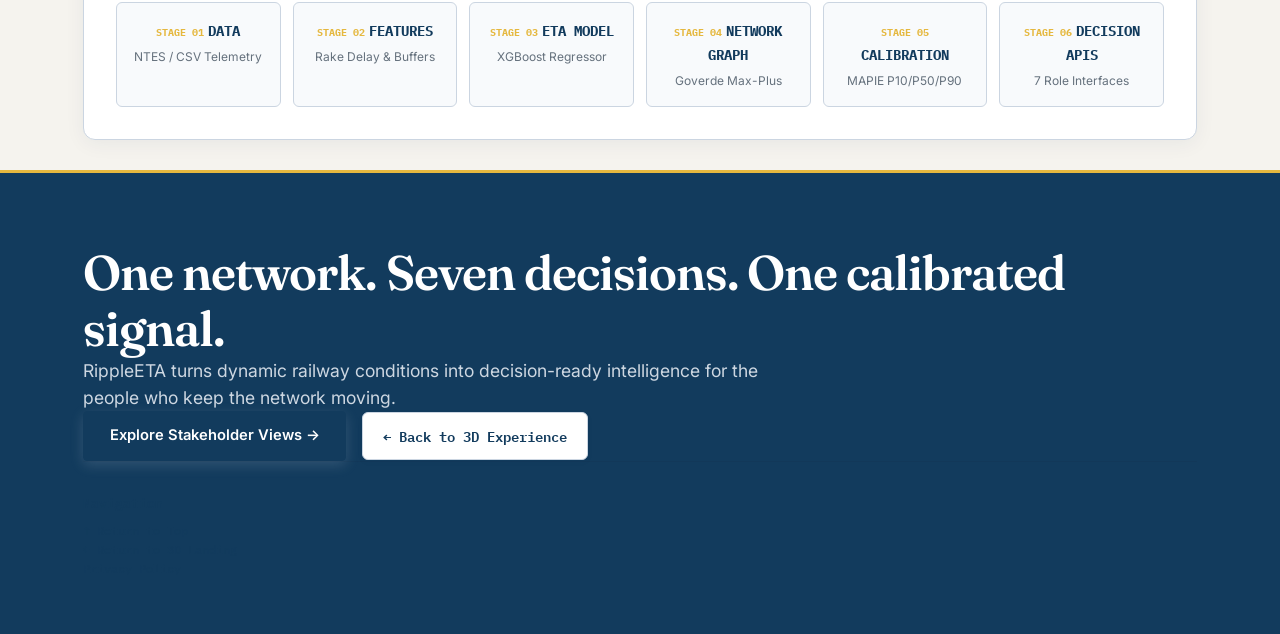
==== commit 76cfbda9: "fix: resolve Vercel deployment navigation -- gateway cards were non-navigable divs, vercel.json catc" ====
--- a/dashboard/index.html
+++ b/dashboard/index.html
@@ -1,4 +1,4 @@
-<!DOCTYPE html>
+﻿<!DOCTYPE html>
 <html lang="en">
 <head>
   <meta charset="UTF-8">
@@ -688,6 +688,10 @@
     }
     .search-action-btn:hover {
       background: #0D263D;
+    }
+    .search-action-btn:active {
+      transform: scale(0.95);
+      background: #091C2D;
     }
 
     /* ── Seven Stakeholder Gateways Section ─────────────────────────────── */
@@ -1382,7 +1386,7 @@
 
       <div class="gateways-grid">
         <!-- 01. Passenger -->
-        <div class="ticket-gateway-card" data-role="passenger">
+        <a href="login.html?role=passenger" class="ticket-gateway-card" data-role="passenger">
           <div class="card-top-row">
             <span class="card-kicker">01 &bull; PASSENGER ADVISORY</span>
             <span class="card-role-num">B2C</span>
@@ -1399,14 +1403,14 @@
             <span class="signal-name">P10 &ndash; P90 Spread</span>
             <span class="signal-val" id="card-pax-spread">12m &ndash; 38m</span>
           </div>
-          <div class="card-cta-row" style="color:var(--muted); font-weight:600;">
-            <span>PASSENGER ADVISORY SPEC</span>
-            <span style="color:var(--success);">&#x25CF;</span>
-          </div>
-        </div>
+          <div class="card-cta-row">
+            <span>ENTER PASSENGER VIEW</span>
+            <span class="cta-arrow">&rarr;</span>
+          </div>
+        </a>
 
         <!-- 02. Station Master -->
-        <div class="ticket-gateway-card" data-role="station_master">
+        <a href="login.html?role=station_master" class="ticket-gateway-card" data-role="station_master">
           <div class="card-top-row">
             <span class="card-kicker">02 &bull; PLATFORM TRIAGE</span>
             <span class="card-role-num">CONTROL</span>
@@ -1423,14 +1427,14 @@
             <span class="signal-name">Triage Directive</span>
             <span class="signal-val green" id="card-sm-directive">COMMIT</span>
           </div>
-          <div class="card-cta-row" style="color:var(--muted); font-weight:600;">
-            <span>PLATFORM TRIAGE SPEC</span>
-            <span style="color:var(--success);">&#x25CF;</span>
-          </div>
-        </div>
+          <div class="card-cta-row">
+            <span>ENTER STATION MASTER VIEW</span>
+            <span class="cta-arrow">&rarr;</span>
+          </div>
+        </a>
 
         <!-- 03. Crew Controller -->
-        <div class="ticket-gateway-card" data-role="crew_controller">
+        <a href="crew.html" class="ticket-gateway-card" data-role="crew_controller">
           <div class="card-top-row">
             <span class="card-kicker">03 &bull; STATUTORY DUTY</span>
             <span class="card-role-num">DISPATCH</span>
@@ -1447,14 +1451,14 @@
             <span class="signal-name">Relief Deadline</span>
             <span class="signal-val amber" id="card-crew-deadline">16:45 IST</span>
           </div>
-          <div class="card-cta-row" style="color:var(--muted); font-weight:600;">
-            <span>CREW DISPATCH SPEC</span>
-            <span style="color:var(--success);">&#x25CF;</span>
-          </div>
-        </div>
+          <div class="card-cta-row">
+            <span>ENTER CREW CONTROLLER VIEW</span>
+            <span class="cta-arrow">&rarr;</span>
+          </div>
+        </a>
 
         <!-- 04. Feeder Transport -->
-        <div class="ticket-gateway-card" data-role="feeder_transport">
+        <a href="feeder.html" class="ticket-gateway-card" data-role="feeder_transport">
           <div class="card-top-row">
             <span class="card-kicker">04 &bull; MULTI-MODAL FLEET</span>
             <span class="card-role-num">CONNECTIVITY</span>
@@ -1471,14 +1475,14 @@
             <span class="signal-name">P(Arrival &lt; Cutoff)</span>
             <span class="signal-val amber" id="card-feeder-prob">84.5%</span>
           </div>
-          <div class="card-cta-row" style="color:var(--muted); font-weight:600;">
-            <span>FEEDER FLEET SPEC</span>
-            <span style="color:var(--success);">&#x25CF;</span>
-          </div>
-        </div>
+          <div class="card-cta-row">
+            <span>ENTER FEEDER TRANSPORT VIEW</span>
+            <span class="cta-arrow">&rarr;</span>
+          </div>
+        </a>
 
         <!-- 05. Maintenance -->
-        <div class="ticket-gateway-card" data-role="maintenance">
+        <a href="maintenance.html" class="ticket-gateway-card" data-role="maintenance">
           <div class="card-top-row">
             <span class="card-kicker">05 &bull; TURNAROUND BUDGET</span>
             <span class="card-role-num">YARD</span>
@@ -1495,14 +1499,14 @@
             <span class="signal-name">Available Window</span>
             <span class="signal-val green" id="card-maint-window">240m / 360m</span>
           </div>
-          <div class="card-cta-row" style="color:var(--muted); font-weight:600;">
-            <span>YARD PROTOCOL SPEC</span>
-            <span style="color:var(--success);">&#x25CF;</span>
-          </div>
-        </div>
+          <div class="card-cta-row">
+            <span>ENTER MAINTENANCE VIEW</span>
+            <span class="cta-arrow">&rarr;</span>
+          </div>
+        </a>
 
         <!-- 06. Control Room -->
-        <div class="ticket-gateway-card" data-role="control_room">
+        <a href="control.html" class="ticket-gateway-card" data-role="control_room">
           <div class="card-top-row">
             <span class="card-kicker">06 &bull; NETWORK RADAR</span>
             <span class="card-role-num">REGIONAL</span>
@@ -1519,12 +1523,11 @@
             <span class="signal-name">Ripple Score</span>
             <span class="signal-val amber" id="card-control-ripple">42 / 100</span>
           </div>
-          <div class="card-cta-row" style="color:var(--muted); font-weight:600;">
-            <span>NETWORK RADAR SPEC</span>
-            <span style="color:var(--success);">&#x25CF;</span>
-          </div>
-        </div>
-
+          <div class="card-cta-row">
+            <span>ENTER CONTROL ROOM VIEW</span>
+            <span class="cta-arrow">&rarr;</span>
+          </div>
+        </a>
         <!-- 07. Ghost Sandbox -->
         <a href="sandbox.html" class="ticket-gateway-card" data-role="sandbox">
           <div class="card-top-row">
@@ -1806,7 +1809,7 @@
        CLIENT SCRIPTS: DATA INGESTION & INTERACTION
        ==================================================================== -->
   <script>
-    const API_BASE = '';
+    const API_BASE = (typeof window !== 'undefined' && window.RIPPLEETA_API_BASE) ? window.RIPPLEETA_API_BASE : (window.location.hostname === 'localhost' || window.location.hostname === '127.0.0.1' ? 'http://127.0.0.1:8000' : '');
     let activeTrainId = '20507';
     let supportedTrains = [];
 
@@ -2292,6 +2295,7 @@
             credentials: 'include',
             body: JSON.stringify({ role: role, email: 'operator@rippleeta.in' })
           });
+          console.log('/api/auth/demo response status:', res.status);
           if (res.ok) {
             const data = await res.json();
             if (data.token) {
@@ -2301,6 +2305,7 @@
         } catch (err) {
           /* Fall back to direct navigation */
         }
+        console.log('Computed targetUrl right before navigation:', targetUrl);
         window.location.href = targetUrl;
       });
     });
@@ -2327,6 +2332,15 @@
     if (searchBtn && searchBox) {
       searchBtn.addEventListener('click', () => {
         selectActiveTrain(searchBox.value);
+        const originalText = searchBtn.textContent;
+        searchBtn.textContent = 'Updated!';
+        searchBtn.style.backgroundColor = '#4CAF7D';
+        searchBtn.style.borderColor = '#4CAF7D';
+        setTimeout(() => {
+          searchBtn.textContent = originalText;
+          searchBtn.style.backgroundColor = '';
+          searchBtn.style.borderColor = '';
+        }, 1000);
       });
       searchBox.addEventListener('keypress', (e) => {
         if (e.key === 'Enter') selectActiveTrain(searchBox.value);
--- a/dashboard/styles.css
+++ b/dashboard/styles.css
@@ -3980,45 +3980,75 @@
   color: #5F7185 !important;
 }
 
-/* Topbar Return Button (Top-Left Corner Navigation) */
+/* Topbar Return Button & Layout (Top-Left Corner Navigation) */
+.topbar {
+  display: flex !important;
+  align-items: center !important;
+  justify-content: space-between !important;
+  max-width: 1240px !important;
+  margin: 0 auto !important;
+  padding: 1.1rem 1.5rem 0.5rem !important;
+  min-height: 64px !important;
+  width: 100% !important;
+  box-sizing: border-box !important;
+  background: transparent !important;
+  position: relative !important;
+  z-index: 100 !important;
+}
+
+.topbar-left {
+  display: flex;
+  align-items: center;
+  min-width: 170px;
+}
+
+.topbar-right {
+  display: flex;
+  align-items: center;
+  justify-content: flex-end;
+  min-width: 170px;
+}
+
 .topbar-return-btn {
-  position: absolute;
-  left: 1.5rem;
-  display: inline-flex;
-  align-items: center;
-  gap: 0.45rem;
-  font-family: var(--sans, 'Inter', sans-serif);
-  font-size: 0.82rem;
-  font-weight: 600;
-  color: var(--primary, #123B5D);
-  background: #FFFFFF;
-  border: 1px solid var(--line, #CBD5E1);
-  padding: 0.4rem 0.85rem;
-  border-radius: 6px;
-  text-decoration: none;
-  transition: all 0.2s cubic-bezier(0.16, 1, 0.3, 1);
-  box-shadow: 0 1px 3px rgba(0,0,0,0.05);
-  cursor: pointer;
-  z-index: 100;
+  position: static !important;
+  display: inline-flex !important;
+  align-items: center !important;
+  gap: 0.5rem !important;
+  font-family: var(--sans, 'Inter', sans-serif) !important;
+  font-size: 0.84rem !important;
+  font-weight: 600 !important;
+  color: var(--primary, #123B5D) !important;
+  background: #FFFFFF !important;
+  border: 1.5px solid var(--line, #CBD5E1) !important;
+  padding: 0.45rem 1rem !important;
+  border-radius: 8px !important;
+  text-decoration: none !important;
+  transition: all 0.2s cubic-bezier(0.16, 1, 0.3, 1) !important;
+  box-shadow: 0 2px 6px rgba(18, 59, 93, 0.08) !important;
+  cursor: pointer !important;
+  white-space: nowrap !important;
 }
 
 .topbar-return-btn:hover {
   background: var(--primary, #123B5D) !important;
   color: #FFFFFF !important;
   border-color: var(--primary, #123B5D) !important;
-  transform: translateX(-2px);
-  box-shadow: 0 4px 12px rgba(18, 59, 93, 0.15);
+  transform: translateX(-3px) !important;
+  box-shadow: 0 4px 14px rgba(18, 59, 93, 0.18) !important;
 }
 
 .topbar-return-btn:active {
-  transform: translateX(0);
+  transform: translateX(0) !important;
 }
 
 @media (max-width: 640px) {
+  .topbar-left, .topbar-right {
+    min-width: auto;
+  }
   .topbar-return-btn span:last-child {
     display: none;
   }
   .topbar-return-btn {
-    padding: 0.4rem 0.6rem;
+    padding: 0.4rem 0.65rem !important;
   }
 }
